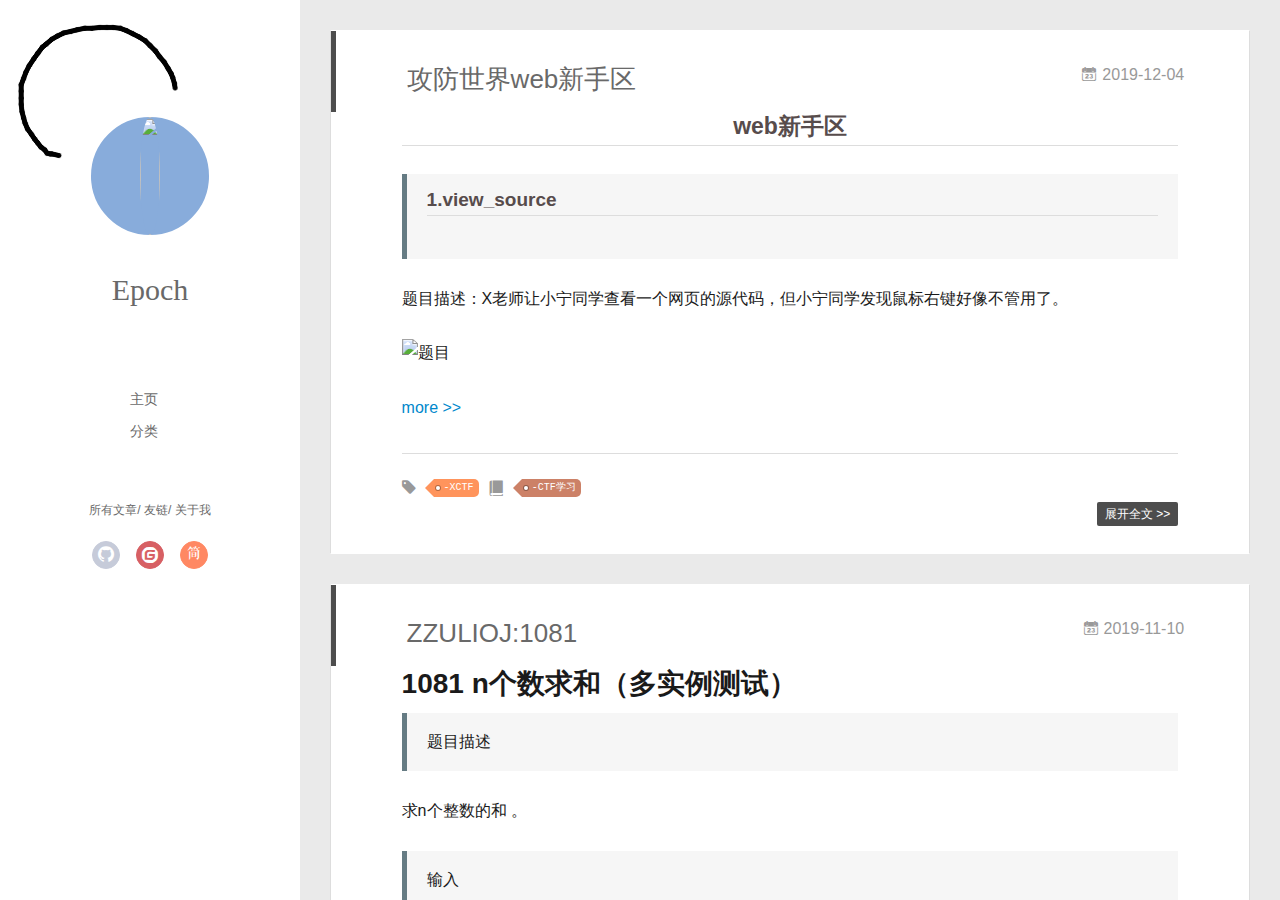
==== index.html @ 7f753401 "Site updated: 2019-12-05 09:41:27" ====
<!DOCTYPE html>
<html>
<head>
  <meta charset="utf-8">
  
  <meta name="renderer" content="webkit">
  <meta http-equiv="X-UA-Compatible" content="IE=edge" >
  <link rel="dns-prefetch" href="http://yoursite.com">
  <title>Epoch&#39;s Blog</title>
  <meta name="generator" content="hexo-theme-yilia-plus">
  <meta name="viewport" content="width=device-width, initial-scale=1, maximum-scale=1">
  
    
    <meta name="keywords" content="">
  
  <meta property="og:type" content="website">
<meta property="og:title" content="Epoch&#39;s Blog">
<meta property="og:url" content="http:&#x2F;&#x2F;yoursite.com&#x2F;index.html">
<meta property="og:site_name" content="Epoch&#39;s Blog">
<meta property="og:locale" content="zh-CN">
<meta name="twitter:card" content="summary">
  
    <link rel="alternative" href="/atom.xml" title="Epoch&#39;s Blog" type="application/atom+xml">
  
  
    <link rel="icon" href="/favicon.ico">
  
  
    <link rel="apple-touch-icon" href="/apple-touch-icon-180x180.png">
  
  <link rel="stylesheet" type="text/css" href="/./main.826e88.css">
  <style type="text/css">
    
    #container.show {
      background: linear-gradient(200deg,#CCFBFF,#EF96C5);
    }
  </style>
  

  

  
    
 	  <script src="/lib/clickLove.js"></script>
  
  


  

</head>

<body>
  <div id="container" q-class="show:isCtnShow">
    <canvas id="anm-canvas" class="anm-canvas"></canvas>
    <div class="left-col" q-class="show:isShow">
      


<div class="overlay" style="background: #4d4d4d;background: url('/img/biubiubiu.gif') no-repeat ;"></div>
<div class="intrude-less">
	<header id="header" class="inner">
		<a href="/" class="profilepic">
			<img src="http://q1xtiiy5g.bkt.clouddn.com/blog/20191204/xQRH72t5L0nK.jpeg" class="js-avatar">
		</a>
		<hgroup>
		  <h1 class="header-author"><a href="/">Epoch</a></h1>
		</hgroup>
		

		<nav class="header-menu">
			<ul>
			
				<li><a href="/" target="_blank">主页</a></li>
	        
				<li><a href="/categories" target="_blank">分类</a></li>
	        
			</ul>
		</nav>
		<nav class="header-smart-menu">
    		
    			
    			<a q-on="click: openSlider(e, 'innerArchive')" href="javascript:void(0)">所有文章</a>
    			
            
    			
    			<a q-on="click: openSlider(e, 'friends')" href="javascript:void(0)">友链</a>
    			
            
    			
    			<a q-on="click: openSlider(e, 'aboutme')" href="javascript:void(0)">关于我</a>
    			
            
		</nav>
		<nav class="header-nav">
			<div class="social">
				
					<a class="github" href="https://github.com/epoch99" title="GitHub" target="_blank"><i class="icon-github"></i></a>
		        
					<a class="gitee" href="#" title="码云" target="_blank"><i class="icon-gitee"></i></a>
		        
					<a class="jianshu" href="#" title="简书" target="_blank"><i class="icon-jianshu"></i></a>
		        
			</div>
		
		</nav>
	</header>		
</div>

    </div>
    <div class="mid-col" q-class="show:isShow,hide:isShow|isFalse">
      
      
<nav id="mobile-nav">
  	<div class="overlay js-overlay" style="background: #4d4d4d"></div>
	<div class="btnctn js-mobile-btnctn">
  		<div class="slider-trigger list" q-on="click: openSlider(e)"><i class="icon icon-sort"></i></div>
	</div>
	<div class="intrude-less">
		<header id="header" class="inner">
			<div class="profilepic">
				<a href="/">
					<img src="http://q1xtiiy5g.bkt.clouddn.com/blog/20191204/xQRH72t5L0nK.jpeg" class="js-avatar">
				</a>
			</div>
			<hgroup>
			  <h1 class="header-author js-header-author">Epoch</h1>
			</hgroup>
			
			
			
				
			
				
			
			
			
			<nav class="header-nav">
				<div class="social">
					
						<a class="github" target="_blank" href="https://github.com/epoch99" title="GitHub"><i class="icon-github"></i></a>
			        
						<a class="gitee" target="_blank" href="#" title="码云"><i class="icon-gitee"></i></a>
			        
						<a class="jianshu" target="_blank" href="#" title="简书"><i class="icon-jianshu"></i></a>
			        
				</div>
			</nav>

			<nav class="header-menu js-header-menu">
				<ul style="width: 50%">
				
				
					<li style="width: 50%"><a href="/">主页</a></li>
		        
					<li style="width: 50%"><a href="/categories">分类</a></li>
		        
				</ul>
			</nav>
		</header>				
	</div>
	<div class="mobile-mask" style="display:none" q-show="isShow"></div>
</nav>

      <div id="wrapper" class="body-wrap">
        <div class="menu-l">
          <div class="canvas-wrap">
            <canvas data-colors="#eaeaea" data-sectionHeight="100" data-contentId="js-content" id="myCanvas1"
              class="anm-canvas"></canvas>
          </div>
          <div id="js-content" class="content-ll">
            

  
    <article id="post-攻防世界web新手区" class="article article-type-post  article-index" itemscope itemprop="blogPost">
  <div class="article-inner">
    
      <header class="article-header">
  
  
    <h1 itemprop="name">
	
	  <a class="article-title" href="/2019/12/04/%E6%94%BB%E9%98%B2%E4%B8%96%E7%95%8Cweb%E6%96%B0%E6%89%8B%E5%8C%BA/" target="_blank">攻防世界web新手区</a>
  
    </h1>
  


  
  
<a href="/2019/12/04/%E6%94%BB%E9%98%B2%E4%B8%96%E7%95%8Cweb%E6%96%B0%E6%89%8B%E5%8C%BA/" class="archive-article-date">
        <time datetime="2019-12-04T06:39:26.000Z" itemprop="datePublished"><i class="icon-calendar icon"></i>2019-12-04</time>
</a>

  
  
    

  
  </header>
  
  <div class="article-entry" itemprop="articleBody">
    
    <h2 id="web新手区"><a href="#web新手区" class="headerlink" title="web新手区"></a><center>web新手区</center></h2><blockquote>
<h3 id="1-view-source"><a href="#1-view-source" class="headerlink" title="1.view_source"></a>1.view_source</h3></blockquote>
<p>题目描述：X老师让小宁同学查看一个网页的源代码，但小宁同学发现鼠标右键好像不管用了。</p>
<p><img src="http://q1xtiiy5g.bkt.clouddn.com/blog/20191204/YorUibTpoCQf.png?imageslim" alt="题目"></p>
    
    <a class="article-more-a" href="/2019/12/04/%E6%94%BB%E9%98%B2%E4%B8%96%E7%95%8Cweb%E6%96%B0%E6%89%8B%E5%8C%BA/#more">more >></a>
    
    

    

    

  </div>
  <div class="article-info article-info-index">
    
    
	<div class="article-tag tagcloud">
		<i class="icon-price-tags icon"></i>
		<ul class="article-tag-list">
			 
        		<li class="article-tag-list-item">
        			<a href="javascript:void(0)" class="js-tag article-tag-list-link color1">-XCTF</a>
        		</li>
      		
		</ul>
	</div>

    
	<div class="article-category tagcloud">
		<i class="icon-book icon"></i>
		<ul class="article-tag-list">
			 
        		<li class="article-tag-list-item">
        			<a href="/categories/CTF学习//" class="article-tag-list-link color2">-CTF学习</a>
        		</li>
      		
		</ul>
	</div>


    
    <p class="article-more-link">
      <a class="article-more-a" href="/2019/12/04/%E6%94%BB%E9%98%B2%E4%B8%96%E7%95%8Cweb%E6%96%B0%E6%89%8B%E5%8C%BA/">展开全文 >></a>
    </p>
    

    
    <div class="clearfix"></div>
  </div>
  </div>
</article>

<aside class="wrap-side-operation">
    <div class="mod-side-operation">
        
        <div class="jump-container" id="js-jump-container" style="display:none;">
            <a href="javascript:void(0)" class="mod-side-operation__jump-to-top">
                <i class="icon-font icon-back"></i>
            </a>
            <div id="js-jump-plan-container" class="jump-plan-container" style="top: -11px;">
                <i class="icon-font icon-plane jump-plane"></i>
            </div>
        </div>
        
        
    </div>
</aside>




  
    <article id="post-ZZULIOJ-1081" class="article article-type-post  article-index" itemscope itemprop="blogPost">
  <div class="article-inner">
    
      <header class="article-header">
  
  
    <h1 itemprop="name">
	
	  <a class="article-title" href="/2019/11/10/ZZULIOJ-1081/" target="_blank">ZZULIOJ:1081</a>
  
    </h1>
  


  
  
<a href="/2019/11/10/ZZULIOJ-1081/" class="archive-article-date">
        <time datetime="2019-11-10T04:19:52.000Z" itemprop="datePublished"><i class="icon-calendar icon"></i>2019-11-10</time>
</a>

  
  
    

  
  </header>
  
  <div class="article-entry" itemprop="articleBody">
    
    <h1 id="1081-n个数求和（多实例测试）"><a href="#1081-n个数求和（多实例测试）" class="headerlink" title="1081 n个数求和（多实例测试）"></a>1081 n个数求和（多实例测试）</h1><blockquote>
<p>题目描述</p>
</blockquote>
<p>   求n个整数的和 。</p>
<blockquote>
<p>输入</p>
</blockquote>
<p>​    输入第一行是一个整数T，表示有T组测试实例；</p>
<p> 每组输入包括两行：<br> 第一行一个数n表示接下来会有n个整数；<br> 第二行空格隔开的n个数。   </p>
<blockquote>
<p>输出</p>
</blockquote>
<p>   对于每组输入，在一行输出n个数的和（保证和不会超出int类型的范围）！</p>
    
    <a class="article-more-a" href="/2019/11/10/ZZULIOJ-1081/#more">more >></a>
    
    

    

    

  </div>
  <div class="article-info article-info-index">
    
    
	<div class="article-tag tagcloud">
		<i class="icon-price-tags icon"></i>
		<ul class="article-tag-list">
			 
        		<li class="article-tag-list-item">
        			<a href="javascript:void(0)" class="js-tag article-tag-list-link color3">ZZULIOJ</a>
        		</li>
      		
		</ul>
	</div>

    
	<div class="article-category tagcloud">
		<i class="icon-book icon"></i>
		<ul class="article-tag-list">
			 
        		<li class="article-tag-list-item">
        			<a href="/categories/c语言学习//" class="article-tag-list-link color1">c语言学习</a>
        		</li>
      		
		</ul>
	</div>


    
    <p class="article-more-link">
      <a class="article-more-a" href="/2019/11/10/ZZULIOJ-1081/">展开全文 >></a>
    </p>
    

    
    <div class="clearfix"></div>
  </div>
  </div>
</article>

<aside class="wrap-side-operation">
    <div class="mod-side-operation">
        
        <div class="jump-container" id="js-jump-container" style="display:none;">
            <a href="javascript:void(0)" class="mod-side-operation__jump-to-top">
                <i class="icon-font icon-back"></i>
            </a>
            <div id="js-jump-plan-container" class="jump-plan-container" style="top: -11px;">
                <i class="icon-font icon-plane jump-plane"></i>
            </div>
        </div>
        
        
    </div>
</aside>




  
    <article id="post-ZZULIOJ-1080" class="article article-type-post  article-index" itemscope itemprop="blogPost">
  <div class="article-inner">
    
      <header class="article-header">
  
  
    <h1 itemprop="name">
	
	  <a class="article-title" href="/2019/11/10/ZZULIOJ-1080/" target="_blank">ZZULIOJ:1080</a>
  
    </h1>
  


  
  
<a href="/2019/11/10/ZZULIOJ-1080/" class="archive-article-date">
        <time datetime="2019-11-10T03:37:32.000Z" itemprop="datePublished"><i class="icon-calendar icon"></i>2019-11-10</time>
</a>

  
  
    

  
  </header>
  
  <div class="article-entry" itemprop="articleBody">
    
    <h1 id="1080-a-b（多实例测试3）"><a href="#1080-a-b（多实例测试3）" class="headerlink" title="1080 a+b（多实例测试3）"></a>1080 a+b（多实例测试3）</h1><blockquote>
<p>题目描述</p>
</blockquote>
<p>  计算A+B </p>
<blockquote>
<p>输入</p>
</blockquote>
<p>​      输入数据有多组。</p>
<p>每组一行，为两个整数A, B。输入0 0表示输入结束，该组输入不用处理。  </p>
<blockquote>
<p>输出</p>
</blockquote>
<p>   对每行输入，输出A+B的值，单独占一行。 </p>
    
    <a class="article-more-a" href="/2019/11/10/ZZULIOJ-1080/#more">more >></a>
    
    

    

    

  </div>
  <div class="article-info article-info-index">
    
    
	<div class="article-tag tagcloud">
		<i class="icon-price-tags icon"></i>
		<ul class="article-tag-list">
			 
        		<li class="article-tag-list-item">
        			<a href="javascript:void(0)" class="js-tag article-tag-list-link color3">ZZULIOJ</a>
        		</li>
      		
		</ul>
	</div>

    
	<div class="article-category tagcloud">
		<i class="icon-book icon"></i>
		<ul class="article-tag-list">
			 
        		<li class="article-tag-list-item">
        			<a href="/categories/c语言学习//" class="article-tag-list-link color1">c语言学习</a>
        		</li>
      		
		</ul>
	</div>


    
    <p class="article-more-link">
      <a class="article-more-a" href="/2019/11/10/ZZULIOJ-1080/">展开全文 >></a>
    </p>
    

    
    <div class="clearfix"></div>
  </div>
  </div>
</article>

<aside class="wrap-side-operation">
    <div class="mod-side-operation">
        
        <div class="jump-container" id="js-jump-container" style="display:none;">
            <a href="javascript:void(0)" class="mod-side-operation__jump-to-top">
                <i class="icon-font icon-back"></i>
            </a>
            <div id="js-jump-plan-container" class="jump-plan-container" style="top: -11px;">
                <i class="icon-font icon-plane jump-plane"></i>
            </div>
        </div>
        
        
    </div>
</aside>




  
  
    <nav id="page-nav">
      <span class="page-number current">1</span><a class="page-number" href="/page/2/">2</a><a class="extend next" rel="next" href="/page/2/">Next &amp;raquo;</a>
    </nav>
  


          </div>
        </div>
      </div>
      <footer id="footer">
  <div class="outer">
    <div id="footer-info">
    	<div class="footer-left">
    		&copy; 2019 Epoch
    	</div>
      	<div class="footer-right">
			
			
      		GitHub:<a href="https://github.com/JoeyBling/hexo-theme-yilia-plus" target="_blank">hexo-theme-yilia-plus</a> by Litten
      	</div>
    </div>
  </div>
  
  
  
</footer>

    </div>
    <script>
	var yiliaConfig = {
		mathjax: false,
		isHome: true,
		isPost: false,
		isArchive: false,
		isTag: false,
		isCategory: false,
		open_in_new: true,
		toc_hide_index: true,
		root: "/",
		innerArchive: true,
		showTags: true
	}
</script>

<script>!function(r){function e(t){if(i[t])return i[t].exports;var n=i[t]={exports:{},id:t,loaded:!1};return r[t].call(n.exports,n,n.exports,e),n.loaded=!0,n.exports}var i={};e.m=r,e.c=i,e.p="./",e(0)}([function(t,n,r){r(208),t.exports=r(205)},function(t,n,r){var d=r(3),y=r(46),g=r(26),b=r(27),x=r(47),m="prototype",S=function(t,n,r){var e,i,o,u,c=t&S.F,f=t&S.G,a=t&S.S,s=t&S.P,l=t&S.B,h=f?d:a?d[n]||(d[n]={}):(d[n]||{})[m],v=f?y:y[n]||(y[n]={}),p=v[m]||(v[m]={});for(e in f&&(r=n),r)o=((i=!c&&h&&void 0!==h[e])?h:r)[e],u=l&&i?x(o,d):s&&"function"==typeof o?x(Function.call,o):o,h&&b(h,e,o,t&S.U),v[e]!=o&&g(v,e,u),s&&p[e]!=o&&(p[e]=o)};d.core=y,S.F=1,S.G=2,S.S=4,S.P=8,S.B=16,S.W=32,S.U=64,S.R=128,t.exports=S},function(t,n,r){var e=r(5);t.exports=function(t){if(!e(t))throw TypeError(t+" is not an object!");return t}},function(t,n){var r=t.exports="undefined"!=typeof window&&window.Math==Math?window:"undefined"!=typeof self&&self.Math==Math?self:Function("return this")();"number"==typeof __g&&(__g=r)},function(t,n){t.exports=function(t){try{return!!t()}catch(t){return!0}}},function(t,n){t.exports=function(t){return"object"==typeof t?null!==t:"function"==typeof t}},function(t,n){var r=t.exports="undefined"!=typeof window&&window.Math==Math?window:"undefined"!=typeof self&&self.Math==Math?self:Function("return this")();"number"==typeof __g&&(__g=r)},function(t,n,r){var e=r(118)("wks"),i=r(79),o=r(3).Symbol,u="function"==typeof o;(t.exports=function(t){return e[t]||(e[t]=u&&o[t]||(u?o:i)("Symbol."+t))}).store=e},function(t,n,r){var e=r(49),i=Math.min;t.exports=function(t){return 0<t?i(e(t),9007199254740991):0}},function(t,n){var r={}.hasOwnProperty;t.exports=function(t,n){return r.call(t,n)}},function(t,n,r){t.exports=!r(4)(function(){return 7!=Object.defineProperty({},"a",{get:function(){return 7}}).a})},function(t,n,r){var e=r(2),i=r(174),o=r(53),u=Object.defineProperty;n.f=r(10)?Object.defineProperty:function(t,n,r){if(e(t),n=o(n,!0),e(r),i)try{return u(t,n,r)}catch(t){}if("get"in r||"set"in r)throw TypeError("Accessors not supported!");return"value"in r&&(t[n]=r.value),t}},function(t,n,r){t.exports=!r(20)(function(){return 7!=Object.defineProperty({},"a",{get:function(){return 7}}).a})},function(t,n,r){var e=r(14),i=r(24);t.exports=r(12)?function(t,n,r){return e.f(t,n,i(1,r))}:function(t,n,r){return t[n]=r,t}},function(t,n,r){var e=r(22),i=r(60),o=r(42),u=Object.defineProperty;n.f=r(12)?Object.defineProperty:function(t,n,r){if(e(t),n=o(n,!0),e(r),i)try{return u(t,n,r)}catch(t){}if("get"in r||"set"in r)throw TypeError("Accessors not supported!");return"value"in r&&(t[n]=r.value),t}},function(t,n,r){var e=r(96),i=r(34);t.exports=function(t){return e(i(t))}},function(t,n,r){var e=r(40)("wks"),i=r(25),o=r(6).Symbol,u="function"==typeof o;(t.exports=function(t){return e[t]||(e[t]=u&&o[t]||(u?o:i)("Symbol."+t))}).store=e},function(t,n,r){var e=r(51);t.exports=function(t){return Object(e(t))}},function(t,n){t.exports=function(t){return"object"==typeof t?null!==t:"function"==typeof t}},function(t,n){var r=t.exports={version:"2.6.9"};"number"==typeof __e&&(__e=r)},function(t,n){t.exports=function(t){try{return!!t()}catch(t){return!0}}},function(t,n){t.exports=function(t){if("function"!=typeof t)throw TypeError(t+" is not a function!");return t}},function(t,n,r){var e=r(18);t.exports=function(t){if(!e(t))throw TypeError(t+" is not an object!");return t}},function(t,n){t.exports=!0},function(t,n){t.exports=function(t,n){return{enumerable:!(1&t),configurable:!(2&t),writable:!(4&t),value:n}}},function(t,n){var r=0,e=Math.random();t.exports=function(t){return"Symbol(".concat(void 0===t?"":t,")_",(++r+e).toString(36))}},function(t,n,r){var e=r(11),i=r(75);t.exports=r(10)?function(t,n,r){return e.f(t,n,i(1,r))}:function(t,n,r){return t[n]=r,t}},function(t,n,r){var o=r(3),u=r(26),c=r(30),f=r(79)("src"),e=r(219),i="toString",a=(""+e).split(i);r(46).inspectSource=function(t){return e.call(t)},(t.exports=function(t,n,r,e){var i="function"==typeof r;i&&(c(r,"name")||u(r,"name",n)),t[n]!==r&&(i&&(c(r,f)||u(r,f,t[n]?""+t[n]:a.join(String(n)))),t===o?t[n]=r:e?t[n]?t[n]=r:u(t,n,r):(delete t[n],u(t,n,r)))})(Function.prototype,i,function(){return"function"==typeof this&&this[f]||e.call(this)})},function(t,n,r){var e=r(1),i=r(4),u=r(51),c=/"/g,o=function(t,n,r,e){var i=String(u(t)),o="<"+n;return""!==r&&(o+=" "+r+'="'+String(e).replace(c,"&quot;")+'"'),o+">"+i+"</"+n+">"};t.exports=function(n,t){var r={};r[n]=t(o),e(e.P+e.F*i(function(){var t=""[n]('"');return t!==t.toLowerCase()||3<t.split('"').length}),"String",r)}},function(t,n,r){var e=r(65),i=r(35);t.exports=Object.keys||function(t){return e(t,i)}},function(t,n){var r={}.hasOwnProperty;t.exports=function(t,n){return r.call(t,n)}},function(t,n,r){var e=r(117),i=r(75),o=r(33),u=r(53),c=r(30),f=r(174),a=Object.getOwnPropertyDescriptor;n.f=r(10)?a:function(t,n){if(t=o(t),n=u(n,!0),f)try{return a(t,n)}catch(t){}if(c(t,n))return i(!e.f.call(t,n),t[n])}},function(t,n,r){var e=r(30),i=r(17),o=r(154)("IE_PROTO"),u=Object.prototype;t.exports=Object.getPrototypeOf||function(t){return t=i(t),e(t,o)?t[o]:"function"==typeof t.constructor&&t instanceof t.constructor?t.constructor.prototype:t instanceof Object?u:null}},function(t,n,r){var e=r(116),i=r(51);t.exports=function(t){return e(i(t))}},function(t,n){t.exports=function(t){if(null==t)throw TypeError("Can't call method on  "+t);return t}},function(t,n){t.exports="constructor,hasOwnProperty,isPrototypeOf,propertyIsEnumerable,toLocaleString,toString,valueOf".split(",")},function(t,n){t.exports={}},function(t,n){n.f={}.propertyIsEnumerable},function(t,n,r){var e=r(14).f,i=r(9),o=r(16)("toStringTag");t.exports=function(t,n,r){t&&!i(t=r?t:t.prototype,o)&&e(t,o,{configurable:!0,value:n})}},function(t,n,r){var e=r(40)("keys"),i=r(25);t.exports=function(t){return e[t]||(e[t]=i(t))}},function(t,n,r){var e=r(19),i=r(6),o="__core-js_shared__",u=i[o]||(i[o]={});(t.exports=function(t,n){return u[t]||(u[t]=void 0!==n?n:{})})("versions",[]).push({version:e.version,mode:r(23)?"pure":"global",copyright:"© 2019 Denis Pushkarev (zloirock.ru)"})},function(t,n){var r=Math.ceil,e=Math.floor;t.exports=function(t){return isNaN(t=+t)?0:(0<t?e:r)(t)}},function(t,n,r){var i=r(18);t.exports=function(t,n){if(!i(t))return t;var r,e;if(n&&"function"==typeof(r=t.toString)&&!i(e=r.call(t)))return e;if("function"==typeof(r=t.valueOf)&&!i(e=r.call(t)))return e;if(!n&&"function"==typeof(r=t.toString)&&!i(e=r.call(t)))return e;throw TypeError("Can't convert object to primitive value")}},function(t,n,r){var e=r(6),i=r(19),o=r(23),u=r(44),c=r(14).f;t.exports=function(t){var n=i.Symbol||(i.Symbol=o?{}:e.Symbol||{});"_"==t.charAt(0)||t in n||c(n,t,{value:u.f(t)})}},function(t,n,r){n.f=r(16)},function(t,n){var r={}.toString;t.exports=function(t){return r.call(t).slice(8,-1)}},function(t,n){var r=t.exports={version:"2.6.9"};"number"==typeof __e&&(__e=r)},function(t,n,r){var o=r(21);t.exports=function(e,i,t){if(o(e),void 0===i)return e;switch(t){case 1:return function(t){return e.call(i,t)};case 2:return function(t,n){return e.call(i,t,n)};case 3:return function(t,n,r){return e.call(i,t,n,r)}}return function(){return e.apply(i,arguments)}}},function(t,n,r){"use strict";var e=r(4);t.exports=function(t,n){return!!t&&e(function(){n?t.call(null,function(){},1):t.call(null)})}},function(t,n){var r=Math.ceil,e=Math.floor;t.exports=function(t){return isNaN(t=+t)?0:(0<t?e:r)(t)}},function(t,n,r){var x=r(47),m=r(116),S=r(17),w=r(8),e=r(138);t.exports=function(l,t){var h=1==l,v=2==l,p=3==l,d=4==l,y=6==l,g=5==l||y,b=t||e;return function(t,n,r){for(var e,i,o=S(t),u=m(o),c=x(n,r,3),f=w(u.length),a=0,s=h?b(t,f):v?b(t,0):void 0;a<f;a++)if((g||a in u)&&(i=c(e=u[a],a,o),l))if(h)s[a]=i;else if(i)switch(l){case 3:return!0;case 5:return e;case 6:return a;case 2:s.push(e)}else if(d)return!1;return y?-1:p||d?d:s}}},function(t,n){t.exports=function(t){if(null==t)throw TypeError("Can't call method on  "+t);return t}},function(t,n,r){var i=r(1),o=r(46),u=r(4);t.exports=function(t,n){var r=(o.Object||{})[t]||Object[t],e={};e[t]=n(r),i(i.S+i.F*u(function(){r(1)}),"Object",e)}},function(t,n,r){var i=r(5);t.exports=function(t,n){if(!i(t))return t;var r,e;if(n&&"function"==typeof(r=t.toString)&&!i(e=r.call(t)))return e;if("function"==typeof(r=t.valueOf)&&!i(e=r.call(t)))return e;if(!n&&"function"==typeof(r=t.toString)&&!i(e=r.call(t)))return e;throw TypeError("Can't convert object to primitive value")}},function(t,n,r){var d=r(6),y=r(19),g=r(93),b=r(13),x=r(9),m="prototype",S=function(t,n,r){var e,i,o,u=t&S.F,c=t&S.G,f=t&S.S,a=t&S.P,s=t&S.B,l=t&S.W,h=c?y:y[n]||(y[n]={}),v=h[m],p=c?d:f?d[n]:(d[n]||{})[m];for(e in c&&(r=n),r)(i=!u&&p&&void 0!==p[e])&&x(h,e)||(o=i?p[e]:r[e],h[e]=c&&"function"!=typeof p[e]?r[e]:s&&i?g(o,d):l&&p[e]==o?function(e){var t=function(t,n,r){if(this instanceof e){switch(arguments.length){case 0:return new e;case 1:return new e(t);case 2:return new e(t,n)}return new e(t,n,r)}return e.apply(this,arguments)};return t[m]=e[m],t}(o):a&&"function"==typeof o?g(Function.call,o):o,a&&((h.virtual||(h.virtual={}))[e]=o,t&S.R&&v&&!v[e]&&b(v,e,o)))};S.F=1,S.G=2,S.S=4,S.P=8,S.B=16,S.W=32,S.U=64,S.R=128,t.exports=S},function(t,n,r){var e=r(34);t.exports=function(t){return Object(e(t))}},function(t,n,r){var o=r(196),e=r(1),i=r(118)("metadata"),u=i.store||(i.store=new(r(200))),c=function(t,n,r){var e=u.get(t);if(!e){if(!r)return;u.set(t,e=new o)}var i=e.get(n);if(!i){if(!r)return;e.set(n,i=new o)}return i};t.exports={store:u,map:c,has:function(t,n,r){var e=c(n,r,!1);return void 0!==e&&e.has(t)},get:function(t,n,r){var e=c(n,r,!1);return void 0===e?void 0:e.get(t)},set:function(t,n,r,e){c(r,e,!0).set(t,n)},keys:function(t,n){var r=c(t,n,!1),e=[];return r&&r.forEach(function(t,n){e.push(n)}),e},key:function(t){return void 0===t||"symbol"==typeof t?t:String(t)},exp:function(t){e(e.S,"Reflect",t)}}},function(t,n,r){"use strict";if(r(10)){var g=r(68),b=r(3),x=r(4),m=r(1),S=r(132),e=r(159),h=r(47),w=r(70),i=r(75),_=r(26),o=r(76),u=r(49),O=r(8),E=r(194),c=r(78),f=r(53),a=r(30),M=r(81),P=r(5),v=r(17),p=r(145),j=r(72),F=r(32),A=r(73).f,d=r(161),s=r(79),l=r(7),y=r(50),I=r(120),L=r(119),N=r(162),T=r(82),k=r(125),R=r(77),C=r(137),D=r(166),G=r(11),W=r(31),U=G.f,V=W.f,B=b.RangeError,q=b.TypeError,z=b.Uint8Array,K="ArrayBuffer",H="Shared"+K,J="BYTES_PER_ELEMENT",$="prototype",Y=Array[$],X=e.ArrayBuffer,Q=e.DataView,Z=y(0),tt=y(2),nt=y(3),rt=y(4),et=y(5),it=y(6),ot=I(!0),ut=I(!1),ct=N.values,ft=N.keys,at=N.entries,st=Y.lastIndexOf,lt=Y.reduce,ht=Y.reduceRight,vt=Y.join,pt=Y.sort,dt=Y.slice,yt=Y.toString,gt=Y.toLocaleString,bt=l("iterator"),xt=l("toStringTag"),mt=s("typed_constructor"),St=s("def_constructor"),wt=S.CONSTR,_t=S.TYPED,Ot=S.VIEW,Et="Wrong length!",Mt=y(1,function(t,n){return It(L(t,t[St]),n)}),Pt=x(function(){return 1===new z(new Uint16Array([1]).buffer)[0]}),jt=!!z&&!!z[$].set&&x(function(){new z(1).set({})}),Ft=function(t,n){var r=u(t);if(r<0||r%n)throw B("Wrong offset!");return r},At=function(t){if(P(t)&&_t in t)return t;throw q(t+" is not a typed array!")},It=function(t,n){if(!(P(t)&&mt in t))throw q("It is not a typed array constructor!");return new t(n)},Lt=function(t,n){return Nt(L(t,t[St]),n)},Nt=function(t,n){for(var r=0,e=n.length,i=It(t,e);r<e;)i[r]=n[r++];return i},Tt=function(t,n,r){U(t,n,{get:function(){return this._d[r]}})},kt=function(t){var n,r,e,i,o,u,c=v(t),f=arguments.length,a=1<f?arguments[1]:void 0,s=void 0!==a,l=d(c);if(null!=l&&!p(l)){for(u=l.call(c),e=[],n=0;!(o=u.next()).done;n++)e.push(o.value);c=e}for(s&&2<f&&(a=h(a,arguments[2],2)),n=0,r=O(c.length),i=It(this,r);n<r;n++)i[n]=s?a(c[n],n):c[n];return i},Rt=function(){for(var t=0,n=arguments.length,r=It(this,n);t<n;)r[t]=arguments[t++];return r},Ct=!!z&&x(function(){gt.call(new z(1))}),Dt=function(){return gt.apply(Ct?dt.call(At(this)):At(this),arguments)},Gt={copyWithin:function(t,n){return D.call(At(this),t,n,2<arguments.length?arguments[2]:void 0)},every:function(t){return rt(At(this),t,1<arguments.length?arguments[1]:void 0)},fill:function(t){return C.apply(At(this),arguments)},filter:function(t){return Lt(this,tt(At(this),t,1<arguments.length?arguments[1]:void 0))},find:function(t){return et(At(this),t,1<arguments.length?arguments[1]:void 0)},findIndex:function(t){return it(At(this),t,1<arguments.length?arguments[1]:void 0)},forEach:function(t){Z(At(this),t,1<arguments.length?arguments[1]:void 0)},indexOf:function(t){return ut(At(this),t,1<arguments.length?arguments[1]:void 0)},includes:function(t){return ot(At(this),t,1<arguments.length?arguments[1]:void 0)},join:function(t){return vt.apply(At(this),arguments)},lastIndexOf:function(t){return st.apply(At(this),arguments)},map:function(t){return Mt(At(this),t,1<arguments.length?arguments[1]:void 0)},reduce:function(t){return lt.apply(At(this),arguments)},reduceRight:function(t){return ht.apply(At(this),arguments)},reverse:function(){for(var t,n=this,r=At(n).length,e=Math.floor(r/2),i=0;i<e;)t=n[i],n[i++]=n[--r],n[r]=t;return n},some:function(t){return nt(At(this),t,1<arguments.length?arguments[1]:void 0)},sort:function(t){return pt.call(At(this),t)},subarray:function(t,n){var r=At(this),e=r.length,i=c(t,e);return new(L(r,r[St]))(r.buffer,r.byteOffset+i*r.BYTES_PER_ELEMENT,O((void 0===n?e:c(n,e))-i))}},Wt=function(t,n){return Lt(this,dt.call(At(this),t,n))},Ut=function(t){At(this);var n=Ft(arguments[1],1),r=this.length,e=v(t),i=O(e.length),o=0;if(r<i+n)throw B(Et);for(;o<i;)this[n+o]=e[o++]},Vt={entries:function(){return at.call(At(this))},keys:function(){return ft.call(At(this))},values:function(){return ct.call(At(this))}},Bt=function(t,n){return P(t)&&t[_t]&&"symbol"!=typeof n&&n in t&&String(+n)==String(n)},qt=function(t,n){return Bt(t,n=f(n,!0))?i(2,t[n]):V(t,n)},zt=function(t,n,r){return!(Bt(t,n=f(n,!0))&&P(r)&&a(r,"value"))||a(r,"get")||a(r,"set")||r.configurable||a(r,"writable")&&!r.writable||a(r,"enumerable")&&!r.enumerable?U(t,n,r):(t[n]=r.value,t)};wt||(W.f=qt,G.f=zt),m(m.S+m.F*!wt,"Object",{getOwnPropertyDescriptor:qt,defineProperty:zt}),x(function(){yt.call({})})&&(yt=gt=function(){return vt.call(this)});var Kt=o({},Gt);o(Kt,Vt),_(Kt,bt,Vt.values),o(Kt,{slice:Wt,set:Ut,constructor:function(){},toString:yt,toLocaleString:Dt}),Tt(Kt,"buffer","b"),Tt(Kt,"byteOffset","o"),Tt(Kt,"byteLength","l"),Tt(Kt,"length","e"),U(Kt,xt,{get:function(){return this[_t]}}),t.exports=function(t,l,n,o){var h=t+((o=!!o)?"Clamped":"")+"Array",r="get"+t,u="set"+t,v=b[h],c=v||{},e=v&&F(v),i=!v||!S.ABV,f={},a=v&&v[$],p=function(t,i){U(t,i,{get:function(){return t=i,(n=this._d).v[r](t*l+n.o,Pt);var t,n},set:function(t){return n=i,r=t,e=this._d,o&&(r=(r=Math.round(r))<0?0:255<r?255:255&r),void e.v[u](n*l+e.o,r,Pt);var n,r,e},enumerable:!0})};i?(v=n(function(t,n,r,e){w(t,v,h,"_d");var i,o,u,c,f=0,a=0;if(P(n)){if(!(n instanceof X||(c=M(n))==K||c==H))return _t in n?Nt(v,n):kt.call(v,n);i=n,a=Ft(r,l);var s=n.byteLength;if(void 0===e){if(s%l)throw B(Et);if((o=s-a)<0)throw B(Et)}else if(s<(o=O(e)*l)+a)throw B(Et);u=o/l}else u=E(n),i=new X(o=u*l);for(_(t,"_d",{b:i,o:a,l:o,e:u,v:new Q(i)});f<u;)p(t,f++)}),a=v[$]=j(Kt),_(a,"constructor",v)):x(function(){v(1)})&&x(function(){new v(-1)})&&k(function(t){new v,new v(null),new v(1.5),new v(t)},!0)||(v=n(function(t,n,r,e){var i;return w(t,v,h),P(n)?n instanceof X||(i=M(n))==K||i==H?void 0!==e?new c(n,Ft(r,l),e):void 0!==r?new c(n,Ft(r,l)):new c(n):_t in n?Nt(v,n):kt.call(v,n):new c(E(n))}),Z(e!==Function.prototype?A(c).concat(A(e)):A(c),function(t){t in v||_(v,t,c[t])}),v[$]=a,g||(a.constructor=v));var s=a[bt],d=!!s&&("values"==s.name||null==s.name),y=Vt.values;_(v,mt,!0),_(a,_t,h),_(a,Ot,!0),_(a,St,v),(o?new v(1)[xt]==h:xt in a)||U(a,xt,{get:function(){return h}}),f[h]=v,m(m.G+m.W+m.F*(v!=c),f),m(m.S,h,{BYTES_PER_ELEMENT:l}),m(m.S+m.F*x(function(){c.of.call(v,1)}),h,{from:kt,of:Rt}),J in a||_(a,J,l),m(m.P,h,Gt),R(h),m(m.P+m.F*jt,h,{set:Ut}),m(m.P+m.F*!d,h,Vt),g||a.toString==yt||(a.toString=yt),m(m.P+m.F*x(function(){new v(1).slice()}),h,{slice:Wt}),m(m.P+m.F*(x(function(){return[1,2].toLocaleString()!=new v([1,2]).toLocaleString()})||!x(function(){a.toLocaleString.call([1,2])})),h,{toLocaleString:Dt}),T[h]=d?s:y,g||d||_(a,bt,y)}}else t.exports=function(){}},function(t,n){var r={}.toString;t.exports=function(t){return r.call(t).slice(8,-1)}},function(t,n,r){var e=r(18),i=r(6).document,o=e(i)&&e(i.createElement);t.exports=function(t){return o?i.createElement(t):{}}},function(t,n,r){t.exports=!r(12)&&!r(20)(function(){return 7!=Object.defineProperty(r(59)("div"),"a",{get:function(){return 7}}).a})},function(t,n,r){"use strict";var x=r(23),m=r(54),S=r(66),w=r(13),_=r(36),O=r(98),E=r(38),M=r(104),P=r(16)("iterator"),j=!([].keys&&"next"in[].keys()),F="values",A=function(){return this};t.exports=function(t,n,r,e,i,o,u){O(r,n,e);var c,f,a,s=function(t){if(!j&&t in p)return p[t];switch(t){case"keys":case F:return function(){return new r(this,t)}}return function(){return new r(this,t)}},l=n+" Iterator",h=i==F,v=!1,p=t.prototype,d=p[P]||p["@@iterator"]||i&&p[i],y=d||s(i),g=i?h?s("entries"):y:void 0,b="Array"==n&&p.entries||d;if(b&&((a=M(b.call(new t)))!==Object.prototype&&a.next&&(E(a,l,!0),x||"function"==typeof a[P]||w(a,P,A))),h&&d&&d.name!==F&&(v=!0,y=function(){return d.call(this)}),x&&!u||!j&&!v&&p[P]||w(p,P,y),_[n]=y,_[l]=A,i)if(c={values:h?y:s(F),keys:o?y:s("keys"),entries:g},u)for(f in c)f in p||S(p,f,c[f]);else m(m.P+m.F*(j||v),n,c);return c}},function(t,n,e){var i=e(22),o=e(101),u=e(35),c=e(39)("IE_PROTO"),f=function(){},a="prototype",s=function(){var t,n=e(59)("iframe"),r=u.length;for(n.style.display="none",e(95).appendChild(n),n.src="javascript:",(t=n.contentWindow.document).open(),t.write("<script>document.F=Object<\/script>"),t.close(),s=t.F;r--;)delete s[a][u[r]];return s()};t.exports=Object.create||function(t,n){var r;return null!==t?(f[a]=i(t),r=new f,f[a]=null,r[c]=t):r=s(),void 0===n?r:o(r,n)}},function(t,n,r){var e=r(65),i=r(35).concat("length","prototype");n.f=Object.getOwnPropertyNames||function(t){return e(t,i)}},function(t,n){n.f=Object.getOwnPropertySymbols},function(t,n,r){var u=r(9),c=r(15),f=r(92)(!1),a=r(39)("IE_PROTO");t.exports=function(t,n){var r,e=c(t),i=0,o=[];for(r in e)r!=a&&u(e,r)&&o.push(r);for(;n.length>i;)u(e,r=n[i++])&&(~f(o,r)||o.push(r));return o}},function(t,n,r){t.exports=r(13)},function(t,n,r){var e=r(7)("unscopables"),i=Array.prototype;null==i[e]&&r(26)(i,e,{}),t.exports=function(t){i[e][t]=!0}},function(t,n){t.exports=!1},function(t,n,r){var e=r(79)("meta"),i=r(5),o=r(30),u=r(11).f,c=0,f=Object.isExtensible||function(){return!0},a=!r(4)(function(){return f(Object.preventExtensions({}))}),s=function(t){u(t,e,{value:{i:"O"+ ++c,w:{}}})},l=t.exports={KEY:e,NEED:!1,fastKey:function(t,n){if(!i(t))return"symbol"==typeof t?t:("string"==typeof t?"S":"P")+t;if(!o(t,e)){if(!f(t))return"F";if(!n)return"E";s(t)}return t[e].i},getWeak:function(t,n){if(!o(t,e)){if(!f(t))return!0;if(!n)return!1;s(t)}return t[e].w},onFreeze:function(t){return a&&l.NEED&&f(t)&&!o(t,e)&&s(t),t}}},function(t,n){t.exports=function(t,n,r,e){if(!(t instanceof n)||void 0!==e&&e in t)throw TypeError(r+": incorrect invocation!");return t}},function(t,n,r){var h=r(47),v=r(177),p=r(145),d=r(2),y=r(8),g=r(161),b={},x={};(n=t.exports=function(t,n,r,e,i){var o,u,c,f,a=i?function(){return t}:g(t),s=h(r,e,n?2:1),l=0;if("function"!=typeof a)throw TypeError(t+" is not iterable!");if(p(a)){for(o=y(t.length);l<o;l++)if((f=n?s(d(u=t[l])[0],u[1]):s(t[l]))===b||f===x)return f}else for(c=a.call(t);!(u=c.next()).done;)if((f=v(c,s,u.value,n))===b||f===x)return f}).BREAK=b,n.RETURN=x},function(t,n,e){var i=e(2),o=e(183),u=e(141),c=e(154)("IE_PROTO"),f=function(){},a="prototype",s=function(){var t,n=e(140)("iframe"),r=u.length;for(n.style.display="none",e(143).appendChild(n),n.src="javascript:",(t=n.contentWindow.document).open(),t.write("<script>document.F=Object<\/script>"),t.close(),s=t.F;r--;)delete s[a][u[r]];return s()};t.exports=Object.create||function(t,n){var r;return null!==t?(f[a]=i(t),r=new f,f[a]=null,r[c]=t):r=s(),void 0===n?r:o(r,n)}},function(t,n,r){var e=r(185),i=r(141).concat("length","prototype");n.f=Object.getOwnPropertyNames||function(t){return e(t,i)}},function(t,n,r){var e=r(185),i=r(141);t.exports=Object.keys||function(t){return e(t,i)}},function(t,n){t.exports=function(t,n){return{enumerable:!(1&t),configurable:!(2&t),writable:!(4&t),value:n}}},function(t,n,r){var i=r(27);t.exports=function(t,n,r){for(var e in n)i(t,e,n[e],r);return t}},function(t,n,r){"use strict";var e=r(3),i=r(11),o=r(10),u=r(7)("species");t.exports=function(t){var n=e[t];o&&n&&!n[u]&&i.f(n,u,{configurable:!0,get:function(){return this}})}},function(t,n,r){var e=r(49),i=Math.max,o=Math.min;t.exports=function(t,n){return(t=e(t))<0?i(t+n,0):o(t,n)}},function(t,n){var r=0,e=Math.random();t.exports=function(t){return"Symbol(".concat(void 0===t?"":t,")_",(++r+e).toString(36))}},function(t,n,r){var e=r(5);t.exports=function(t,n){if(!e(t)||t._t!==n)throw TypeError("Incompatible receiver, "+n+" required!");return t}},function(t,n,r){var i=r(45),o=r(7)("toStringTag"),u="Arguments"==i(function(){return arguments}());t.exports=function(t){var n,r,e;return void 0===t?"Undefined":null===t?"Null":"string"==typeof(r=function(t,n){try{return t[n]}catch(t){}}(n=Object(t),o))?r:u?i(n):"Object"==(e=i(n))&&"function"==typeof n.callee?"Arguments":e}},function(t,n){t.exports={}},function(t,n,r){var e=r(11).f,i=r(30),o=r(7)("toStringTag");t.exports=function(t,n,r){t&&!i(t=r?t:t.prototype,o)&&e(t,o,{configurable:!0,value:n})}},function(t,n,r){var u=r(1),e=r(51),c=r(4),f=r(157),i="["+f+"]",o=RegExp("^"+i+i+"*"),a=RegExp(i+i+"*$"),s=function(t,n,r){var e={},i=c(function(){return!!f[t]()||"​"!="​"[t]()}),o=e[t]=i?n(l):f[t];r&&(e[r]=o),u(u.P+u.F*i,"String",e)},l=s.trim=function(t,n){return t=String(e(t)),1&n&&(t=t.replace(o,"")),2&n&&(t=t.replace(a,"")),t};t.exports=s},function(t,n,r){t.exports={default:r(88),__esModule:!0}},function(t,n,r){t.exports={default:r(89),__esModule:!0}},function(t,n,r){"use strict";function e(t){return t&&t.__esModule?t:{default:t}}n.__esModule=!0;var i=e(r(86)),o=e(r(85)),u="function"==typeof o.default&&"symbol"==typeof i.default?function(t){return typeof t}:function(t){return t&&"function"==typeof o.default&&t.constructor===o.default&&t!==o.default.prototype?"symbol":typeof t};n.default="function"==typeof o.default&&"symbol"===u(i.default)?function(t){return void 0===t?"undefined":u(t)}:function(t){return t&&"function"==typeof o.default&&t.constructor===o.default&&t!==o.default.prototype?"symbol":void 0===t?"undefined":u(t)}},function(t,n,r){r(111),r(109),r(112),r(113),t.exports=r(19).Symbol},function(t,n,r){r(110),r(114),t.exports=r(44).f("iterator")},function(t,n){t.exports=function(t){if("function"!=typeof t)throw TypeError(t+" is not a function!");return t}},function(t,n){t.exports=function(){}},function(t,n,r){var f=r(15),a=r(107),s=r(106);t.exports=function(c){return function(t,n,r){var e,i=f(t),o=a(i.length),u=s(r,o);if(c&&n!=n){for(;u<o;)if((e=i[u++])!=e)return!0}else for(;u<o;u++)if((c||u in i)&&i[u]===n)return c||u||0;return!c&&-1}}},function(t,n,r){var o=r(90);t.exports=function(e,i,t){if(o(e),void 0===i)return e;switch(t){case 1:return function(t){return e.call(i,t)};case 2:return function(t,n){return e.call(i,t,n)};case 3:return function(t,n,r){return e.call(i,t,n,r)}}return function(){return e.apply(i,arguments)}}},function(t,n,r){var c=r(29),f=r(64),a=r(37);t.exports=function(t){var n=c(t),r=f.f;if(r)for(var e,i=r(t),o=a.f,u=0;i.length>u;)o.call(t,e=i[u++])&&n.push(e);return n}},function(t,n,r){var e=r(6).document;t.exports=e&&e.documentElement},function(t,n,r){var e=r(58);t.exports=Object("z").propertyIsEnumerable(0)?Object:function(t){return"String"==e(t)?t.split(""):Object(t)}},function(t,n,r){var e=r(58);t.exports=Array.isArray||function(t){return"Array"==e(t)}},function(t,n,r){"use strict";var e=r(62),i=r(24),o=r(38),u={};r(13)(u,r(16)("iterator"),function(){return this}),t.exports=function(t,n,r){t.prototype=e(u,{next:i(1,r)}),o(t,n+" Iterator")}},function(t,n){t.exports=function(t,n){return{value:n,done:!!t}}},function(t,n,r){var e=r(25)("meta"),i=r(18),o=r(9),u=r(14).f,c=0,f=Object.isExtensible||function(){return!0},a=!r(20)(function(){return f(Object.preventExtensions({}))}),s=function(t){u(t,e,{value:{i:"O"+ ++c,w:{}}})},l=t.exports={KEY:e,NEED:!1,fastKey:function(t,n){if(!i(t))return"symbol"==typeof t?t:("string"==typeof t?"S":"P")+t;if(!o(t,e)){if(!f(t))return"F";if(!n)return"E";s(t)}return t[e].i},getWeak:function(t,n){if(!o(t,e)){if(!f(t))return!0;if(!n)return!1;s(t)}return t[e].w},onFreeze:function(t){return a&&l.NEED&&f(t)&&!o(t,e)&&s(t),t}}},function(t,n,r){var u=r(14),c=r(22),f=r(29);t.exports=r(12)?Object.defineProperties:function(t,n){c(t);for(var r,e=f(n),i=e.length,o=0;o<i;)u.f(t,r=e[o++],n[r]);return t}},function(t,n,r){var e=r(37),i=r(24),o=r(15),u=r(42),c=r(9),f=r(60),a=Object.getOwnPropertyDescriptor;n.f=r(12)?a:function(t,n){if(t=o(t),n=u(n,!0),f)try{return a(t,n)}catch(t){}if(c(t,n))return i(!e.f.call(t,n),t[n])}},function(t,n,r){var e=r(15),i=r(63).f,o={}.toString,u="object"==typeof window&&window&&Object.getOwnPropertyNames?Object.getOwnPropertyNames(window):[];t.exports.f=function(t){return u&&"[object Window]"==o.call(t)?function(t){try{return i(t)}catch(t){return u.slice()}}(t):i(e(t))}},function(t,n,r){var e=r(9),i=r(55),o=r(39)("IE_PROTO"),u=Object.prototype;t.exports=Object.getPrototypeOf||function(t){return t=i(t),e(t,o)?t[o]:"function"==typeof t.constructor&&t instanceof t.constructor?t.constructor.prototype:t instanceof Object?u:null}},function(t,n,r){var f=r(41),a=r(34);t.exports=function(c){return function(t,n){var r,e,i=String(a(t)),o=f(n),u=i.length;return o<0||u<=o?c?"":void 0:(r=i.charCodeAt(o))<55296||56319<r||o+1===u||(e=i.charCodeAt(o+1))<56320||57343<e?c?i.charAt(o):r:c?i.slice(o,o+2):e-56320+(r-55296<<10)+65536}}},function(t,n,r){var e=r(41),i=Math.max,o=Math.min;t.exports=function(t,n){return(t=e(t))<0?i(t+n,0):o(t,n)}},function(t,n,r){var e=r(41),i=Math.min;t.exports=function(t){return 0<t?i(e(t),9007199254740991):0}},function(t,n,r){"use strict";var e=r(91),i=r(99),o=r(36),u=r(15);t.exports=r(61)(Array,"Array",function(t,n){this._t=u(t),this._i=0,this._k=n},function(){var t=this._t,n=this._k,r=this._i++;return!t||r>=t.length?(this._t=void 0,i(1)):i(0,"keys"==n?r:"values"==n?t[r]:[r,t[r]])},"values"),o.Arguments=o.Array,e("keys"),e("values"),e("entries")},function(t,n){},function(t,n,r){"use strict";var e=r(105)(!0);r(61)(String,"String",function(t){this._t=String(t),this._i=0},function(){var t,n=this._t,r=this._i;return r>=n.length?{value:void 0,done:!0}:(t=e(n,r),this._i+=t.length,{value:t,done:!1})})},function(t,n,r){"use strict";var e=r(6),u=r(9),i=r(12),o=r(54),c=r(66),f=r(100).KEY,a=r(20),s=r(40),l=r(38),h=r(25),v=r(16),p=r(44),d=r(43),y=r(94),g=r(97),b=r(22),x=r(18),m=r(55),S=r(15),w=r(42),_=r(24),O=r(62),E=r(103),M=r(102),P=r(64),j=r(14),F=r(29),A=M.f,I=j.f,L=E.f,N=e.Symbol,T=e.JSON,k=T&&T.stringify,R="prototype",C=v("_hidden"),D=v("toPrimitive"),G={}.propertyIsEnumerable,W=s("symbol-registry"),U=s("symbols"),V=s("op-symbols"),B=Object[R],q="function"==typeof N&&!!P.f,z=e.QObject,K=!z||!z[R]||!z[R].findChild,H=i&&a(function(){return 7!=O(I({},"a",{get:function(){return I(this,"a",{value:7}).a}})).a})?function(t,n,r){var e=A(B,n);e&&delete B[n],I(t,n,r),e&&t!==B&&I(B,n,e)}:I,J=function(t){var n=U[t]=O(N[R]);return n._k=t,n},$=q&&"symbol"==typeof N.iterator?function(t){return"symbol"==typeof t}:function(t){return t instanceof N},Y=function(t,n,r){return t===B&&Y(V,n,r),b(t),n=w(n,!0),b(r),u(U,n)?(r.enumerable?(u(t,C)&&t[C][n]&&(t[C][n]=!1),r=O(r,{enumerable:_(0,!1)})):(u(t,C)||I(t,C,_(1,{})),t[C][n]=!0),H(t,n,r)):I(t,n,r)},X=function(t,n){b(t);for(var r,e=y(n=S(n)),i=0,o=e.length;i<o;)Y(t,r=e[i++],n[r]);return t},Q=function(t){var n=G.call(this,t=w(t,!0));return!(this===B&&u(U,t)&&!u(V,t))&&(!(n||!u(this,t)||!u(U,t)||u(this,C)&&this[C][t])||n)},Z=function(t,n){if(t=S(t),n=w(n,!0),t!==B||!u(U,n)||u(V,n)){var r=A(t,n);return!r||!u(U,n)||u(t,C)&&t[C][n]||(r.enumerable=!0),r}},tt=function(t){for(var n,r=L(S(t)),e=[],i=0;r.length>i;)u(U,n=r[i++])||n==C||n==f||e.push(n);return e},nt=function(t){for(var n,r=t===B,e=L(r?V:S(t)),i=[],o=0;e.length>o;)!u(U,n=e[o++])||r&&!u(B,n)||i.push(U[n]);return i};q||(c((N=function(){if(this instanceof N)throw TypeError("Symbol is not a constructor!");var n=h(0<arguments.length?arguments[0]:void 0),r=function(t){this===B&&r.call(V,t),u(this,C)&&u(this[C],n)&&(this[C][n]=!1),H(this,n,_(1,t))};return i&&K&&H(B,n,{configurable:!0,set:r}),J(n)})[R],"toString",function(){return this._k}),M.f=Z,j.f=Y,r(63).f=E.f=tt,r(37).f=Q,P.f=nt,i&&!r(23)&&c(B,"propertyIsEnumerable",Q,!0),p.f=function(t){return J(v(t))}),o(o.G+o.W+o.F*!q,{Symbol:N});for(var rt="hasInstance,isConcatSpreadable,iterator,match,replace,search,species,split,toPrimitive,toStringTag,unscopables".split(","),et=0;rt.length>et;)v(rt[et++]);for(var it=F(v.store),ot=0;it.length>ot;)d(it[ot++]);o(o.S+o.F*!q,"Symbol",{for:function(t){return u(W,t+="")?W[t]:W[t]=N(t)},keyFor:function(t){if(!$(t))throw TypeError(t+" is not a symbol!");for(var n in W)if(W[n]===t)return n},useSetter:function(){K=!0},useSimple:function(){K=!1}}),o(o.S+o.F*!q,"Object",{create:function(t,n){return void 0===n?O(t):X(O(t),n)},defineProperty:Y,defineProperties:X,getOwnPropertyDescriptor:Z,getOwnPropertyNames:tt,getOwnPropertySymbols:nt});var ut=a(function(){P.f(1)});o(o.S+o.F*ut,"Object",{getOwnPropertySymbols:function(t){return P.f(m(t))}}),T&&o(o.S+o.F*(!q||a(function(){var t=N();return"[null]"!=k([t])||"{}"!=k({a:t})||"{}"!=k(Object(t))})),"JSON",{stringify:function(t){for(var n,r,e=[t],i=1;arguments.length>i;)e.push(arguments[i++]);if(r=n=e[1],(x(n)||void 0!==t)&&!$(t))return g(n)||(n=function(t,n){if("function"==typeof r&&(n=r.call(this,t,n)),!$(n))return n}),e[1]=n,k.apply(T,e)}}),N[R][D]||r(13)(N[R],D,N[R].valueOf),l(N,"Symbol"),l(Math,"Math",!0),l(e.JSON,"JSON",!0)},function(t,n,r){r(43)("asyncIterator")},function(t,n,r){r(43)("observable")},function(t,n,r){r(108);for(var e=r(6),i=r(13),o=r(36),u=r(16)("toStringTag"),c="CSSRuleList,CSSStyleDeclaration,CSSValueList,ClientRectList,DOMRectList,DOMStringList,DOMTokenList,DataTransferItemList,FileList,HTMLAllCollection,HTMLCollection,HTMLFormElement,HTMLSelectElement,MediaList,MimeTypeArray,NamedNodeMap,NodeList,PaintRequestList,Plugin,PluginArray,SVGLengthList,SVGNumberList,SVGPathSegList,SVGPointList,SVGStringList,SVGTransformList,SourceBufferList,StyleSheetList,TextTrackCueList,TextTrackList,TouchList".split(","),f=0;f<c.length;f++){var a=c[f],s=e[a],l=s&&s.prototype;l&&!l[u]&&i(l,u,a),o[a]=o.Array}},function(t,n,r){"use strict";var e=r(2);t.exports=function(){var t=e(this),n="";return t.global&&(n+="g"),t.ignoreCase&&(n+="i"),t.multiline&&(n+="m"),t.unicode&&(n+="u"),t.sticky&&(n+="y"),n}},function(t,n,r){var e=r(45);t.exports=Object("z").propertyIsEnumerable(0)?Object:function(t){return"String"==e(t)?t.split(""):Object(t)}},function(t,n){n.f={}.propertyIsEnumerable},function(t,n,r){var e=r(46),i=r(3),o="__core-js_shared__",u=i[o]||(i[o]={});(t.exports=function(t,n){return u[t]||(u[t]=void 0!==n?n:{})})("versions",[]).push({version:e.version,mode:r(68)?"pure":"global",copyright:"© 2019 Denis Pushkarev (zloirock.ru)"})},function(t,n,r){var i=r(2),o=r(21),u=r(7)("species");t.exports=function(t,n){var r,e=i(t).constructor;return void 0===e||null==(r=i(e)[u])?n:o(r)}},function(t,n,r){var f=r(33),a=r(8),s=r(78);t.exports=function(c){return function(t,n,r){var e,i=f(t),o=a(i.length),u=s(r,o);if(c&&n!=n){for(;u<o;)if((e=i[u++])!=e)return!0}else for(;u<o;u++)if((c||u in i)&&i[u]===n)return c||u||0;return!c&&-1}}},function(t,n,r){"use strict";var g=r(3),b=r(1),x=r(27),m=r(76),S=r(69),w=r(71),_=r(70),O=r(5),E=r(4),M=r(125),P=r(83),j=r(144);t.exports=function(e,t,n,r,i,o){var u=g[e],c=u,f=i?"set":"add",a=c&&c.prototype,s={},l=function(t){var r=a[t];x(a,t,"delete"==t?function(t){return!(o&&!O(t))&&r.call(this,0===t?0:t)}:"has"==t?function(t){return!(o&&!O(t))&&r.call(this,0===t?0:t)}:"get"==t?function(t){return o&&!O(t)?void 0:r.call(this,0===t?0:t)}:"add"==t?function(t){return r.call(this,0===t?0:t),this}:function(t,n){return r.call(this,0===t?0:t,n),this})};if("function"==typeof c&&(o||a.forEach&&!E(function(){(new c).entries().next()}))){var h=new c,v=h[f](o?{}:-0,1)!=h,p=E(function(){h.has(1)}),d=M(function(t){new c(t)}),y=!o&&E(function(){for(var t=new c,n=5;n--;)t[f](n,n);return!t.has(-0)});d||(((c=t(function(t,n){_(t,c,e);var r=j(new u,t,c);return null!=n&&w(n,i,r[f],r),r})).prototype=a).constructor=c),(p||y)&&(l("delete"),l("has"),i&&l("get")),(y||v)&&l(f),o&&a.clear&&delete a.clear}else c=r.getConstructor(t,e,i,f),m(c.prototype,n),S.NEED=!0;return P(c,e),s[e]=c,b(b.G+b.W+b.F*(c!=u),s),o||r.setStrong(c,e,i),c}},function(t,n,r){"use strict";r(197);var s=r(27),l=r(26),h=r(4),v=r(51),p=r(7),d=r(152),y=p("species"),g=!h(function(){var t=/./;return t.exec=function(){var t=[];return t.groups={a:"7"},t},"7"!=="".replace(t,"$<a>")}),b=function(){var t=/(?:)/,n=t.exec;t.exec=function(){return n.apply(this,arguments)};var r="ab".split(t);return 2===r.length&&"a"===r[0]&&"b"===r[1]}();t.exports=function(r,t,n){var e=p(r),o=!h(function(){var t={};return t[e]=function(){return 7},7!=""[r](t)}),i=o?!h(function(){var t=!1,n=/a/;return n.exec=function(){return t=!0,null},"split"===r&&(n.constructor={},n.constructor[y]=function(){return n}),n[e](""),!t}):void 0;if(!o||!i||"replace"===r&&!g||"split"===r&&!b){var u=/./[e],c=n(v,e,""[r],function(t,n,r,e,i){return n.exec===d?o&&!i?{done:!0,value:u.call(n,r,e)}:{done:!0,value:t.call(r,n,e)}:{done:!1}}),f=c[0],a=c[1];s(String.prototype,r,f),l(RegExp.prototype,e,2==t?function(t,n){return a.call(t,this,n)}:function(t){return a.call(t,this)})}}},function(t,n,r){var e=r(45);t.exports=Array.isArray||function(t){return"Array"==e(t)}},function(t,n,r){var e=r(5),i=r(45),o=r(7)("match");t.exports=function(t){var n;return e(t)&&(void 0!==(n=t[o])?!!n:"RegExp"==i(t))}},function(t,n,r){var o=r(7)("iterator"),u=!1;try{var e=[7][o]();e.return=function(){u=!0},Array.from(e,function(){throw 2})}catch(t){}t.exports=function(t,n){if(!n&&!u)return!1;var r=!1;try{var e=[7],i=e[o]();i.next=function(){return{done:r=!0}},e[o]=function(){return i},t(e)}catch(t){}return r}},function(t,n,r){"use strict";t.exports=r(68)||!r(4)(function(){var t=Math.random();__defineSetter__.call(null,t,function(){}),delete r(3)[t]})},function(t,n){n.f=Object.getOwnPropertySymbols},function(t,n,r){"use strict";var i=r(81),o=RegExp.prototype.exec;t.exports=function(t,n){var r=t.exec;if("function"==typeof r){var e=r.call(t,n);if("object"!=typeof e)throw new TypeError("RegExp exec method returned something other than an Object or null");return e}if("RegExp"!==i(t))throw new TypeError("RegExp#exec called on incompatible receiver");return o.call(t,n)}},function(t,n,r){"use strict";var e=r(1),u=r(21),c=r(47),f=r(71);t.exports=function(t){e(e.S,t,{from:function(t){var n,r,e,i,o=arguments[1];return u(this),(n=void 0!==o)&&u(o),null==t?new this:(r=[],n?(e=0,i=c(o,arguments[2],2),f(t,!1,function(t){r.push(i(t,e++))})):f(t,!1,r.push,r),new this(r))}})}},function(t,n,r){"use strict";var e=r(1);t.exports=function(t){e(e.S,t,{of:function(){for(var t=arguments.length,n=new Array(t);t--;)n[t]=arguments[t];return new this(n)}})}},function(t,n,r){var f=r(49),a=r(51);t.exports=function(c){return function(t,n){var r,e,i=String(a(t)),o=f(n),u=i.length;return o<0||u<=o?c?"":void 0:(r=i.charCodeAt(o))<55296||56319<r||o+1===u||(e=i.charCodeAt(o+1))<56320||57343<e?c?i.charAt(o):r:c?i.slice(o,o+2):e-56320+(r-55296<<10)+65536}}},function(t,n,r){for(var e,i=r(3),o=r(26),u=r(79),c=u("typed_array"),f=u("view"),a=!(!i.ArrayBuffer||!i.DataView),s=a,l=0,h="Int8Array,Uint8Array,Uint8ClampedArray,Int16Array,Uint16Array,Int32Array,Uint32Array,Float32Array,Float64Array".split(",");l<9;)(e=i[h[l++]])?(o(e.prototype,c,!0),o(e.prototype,f,!0)):s=!1;t.exports={ABV:a,CONSTR:s,TYPED:c,VIEW:f}},function(t,n,r){var e=r(3).navigator;t.exports=e&&e.userAgent||""},function(t,n){"use strict";var r,e={versions:(r=window.navigator.userAgent,{trident:-1<r.indexOf("Trident"),presto:-1<r.indexOf("Presto"),webKit:-1<r.indexOf("AppleWebKit"),gecko:-1<r.indexOf("Gecko")&&-1==r.indexOf("KHTML"),mobile:!!r.match(/AppleWebKit.*Mobile.*/),ios:!!r.match(/\(i[^;]+;( U;)? CPU.+Mac OS X/),android:-1<r.indexOf("Android")||-1<r.indexOf("Linux"),iPhone:-1<r.indexOf("iPhone")||-1<r.indexOf("Mac"),iPad:-1<r.indexOf("iPad"),webApp:-1==r.indexOf("Safari"),weixin:-1==r.indexOf("MicroMessenger")})};t.exports=e},function(t,n,r){"use strict";var e,i=r(87),l=(e=i)&&e.__esModule?e:{default:e},h=function(){function n(t,n,r){return n||r?String.fromCharCode(n||r):o[t]||t}function r(t){return s[t]}var e=/&quot;|&lt;|&gt;|&amp;|&nbsp;|&apos;|&#(\d+);|&#(\d+)/g,i=/['<> "&]/g,o={"&quot;":'"',"&lt;":"<","&gt;":">","&amp;":"&","&nbsp;":" "},u=/\u00a0/g,c=/<br\s*\/?>/gi,f=/\r?\n/g,a=/\s/g,s={};for(var t in o)s[o[t]]=t;return o["&apos;"]="'",s["'"]="&#39;",{encode:function(t){return t?(""+t).replace(i,r).replace(f,"<br/>").replace(a,"&nbsp;"):""},decode:function(t){return t?(""+t).replace(c,"\n").replace(e,n).replace(u," "):""},encodeBase16:function(t){if(!t)return t;for(var n=[],r=0,e=(t+="").length;r<e;r++)n.push(t.charCodeAt(r).toString(16).toUpperCase());return n.join("")},encodeBase16forJSON:function(t){if(!t)return t;for(var n=[],r=0,e=(t=t.replace(/[\u4E00-\u9FBF]/gi,function(t){return escape(t).replace("%u","\\u")})).length;r<e;r++)n.push(t.charCodeAt(r).toString(16).toUpperCase());return n.join("")},decodeBase16:function(t){if(!t)return t;for(var n=[],r=0,e=(t+="").length;r<e;r+=2)n.push(String.fromCharCode("0x"+t.slice(r,r+2)));return n.join("")},encodeObject:function(t){if(t instanceof Array)for(var n=0,r=t.length;n<r;n++)t[n]=h.encodeObject(t[n]);else if("object"==(void 0===t?"undefined":(0,l.default)(t)))for(var e in t)t[e]=h.encodeObject(t[e]);else if("string"==typeof t)return h.encode(t);return t},loadScript:function(t){var n=document.createElement("script");document.getElementsByTagName("body")[0].appendChild(n),n.setAttribute("src",t)},addLoadEvent:function(t){var n=window.onload;"function"!=typeof window.onload?window.onload=t:window.onload=function(){n(),t()}}}}();t.exports=h},function(t,n,r){"use strict";var e=r(131)(!0);t.exports=function(t,n,r){return n+(r?e(t,n).length:1)}},function(t,n,r){"use strict";var c=r(17),f=r(78),a=r(8);t.exports=function(t){for(var n=c(this),r=a(n.length),e=arguments.length,i=f(1<e?arguments[1]:void 0,r),o=2<e?arguments[2]:void 0,u=void 0===o?r:f(o,r);i<u;)n[i++]=t;return n}},function(t,n,r){var e=r(215);t.exports=function(t,n){return new(e(t))(n)}},function(t,n,r){"use strict";var e=r(11),i=r(75);t.exports=function(t,n,r){n in t?e.f(t,n,i(0,r)):t[n]=r}},function(t,n,r){var e=r(5),i=r(3).document,o=e(i)&&e(i.createElement);t.exports=function(t){return o?i.createElement(t):{}}},function(t,n){t.exports="constructor,hasOwnProperty,isPrototypeOf,propertyIsEnumerable,toLocaleString,toString,valueOf".split(",")},function(t,n,r){var e=r(7)("match");t.exports=function(n){var r=/./;try{"/./"[n](r)}catch(t){try{return r[e]=!1,!"/./"[n](r)}catch(n){}}return!0}},function(t,n,r){var e=r(3).document;t.exports=e&&e.documentElement},function(t,n,r){var o=r(5),u=r(153).set;t.exports=function(t,n,r){var e,i=n.constructor;return i!==r&&"function"==typeof i&&(e=i.prototype)!==r.prototype&&o(e)&&u&&u(t,e),t}},function(t,n,r){var e=r(82),i=r(7)("iterator"),o=Array.prototype;t.exports=function(t){return void 0!==t&&(e.Array===t||o[i]===t)}},function(t,n,r){"use strict";var e=r(72),i=r(75),o=r(83),u={};r(26)(u,r(7)("iterator"),function(){return this}),t.exports=function(t,n,r){t.prototype=e(u,{next:i(1,r)}),o(t,n+" Iterator")}},function(t,n,r){"use strict";var x=r(68),m=r(1),S=r(27),w=r(26),_=r(82),O=r(146),E=r(83),M=r(32),P=r(7)("iterator"),j=!([].keys&&"next"in[].keys()),F="values",A=function(){return this};t.exports=function(t,n,r,e,i,o,u){O(r,n,e);var c,f,a,s=function(t){if(!j&&t in p)return p[t];switch(t){case"keys":case F:return function(){return new r(this,t)}}return function(){return new r(this,t)}},l=n+" Iterator",h=i==F,v=!1,p=t.prototype,d=p[P]||p["@@iterator"]||i&&p[i],y=d||s(i),g=i?h?s("entries"):y:void 0,b="Array"==n&&p.entries||d;if(b&&((a=M(b.call(new t)))!==Object.prototype&&a.next&&(E(a,l,!0),x||"function"==typeof a[P]||w(a,P,A))),h&&d&&d.name!==F&&(v=!0,y=function(){return d.call(this)}),x&&!u||!j&&!v&&p[P]||w(p,P,y),_[n]=y,_[l]=A,i)if(c={values:h?y:s(F),keys:o?y:s("keys"),entries:g},u)for(f in c)f in p||S(p,f,c[f]);else m(m.P+m.F*(j||v),n,c);return c}},function(t,n){var r=Math.expm1;t.exports=!r||22025.465794806718<r(10)||r(10)<22025.465794806718||-2e-17!=r(-2e-17)?function(t){return 0==(t=+t)?t:-1e-6<t&&t<1e-6?t+t*t/2:Math.exp(t)-1}:r},function(t,n){t.exports=Math.sign||function(t){return 0==(t=+t)||t!=t?t:t<0?-1:1}},function(t,n,r){var c=r(3),f=r(158).set,a=c.MutationObserver||c.WebKitMutationObserver,s=c.process,l=c.Promise,h="process"==r(45)(s);t.exports=function(){var r,e,i,t=function(){var t,n;for(h&&(t=s.domain)&&t.exit();r;){n=r.fn,r=r.next;try{n()}catch(t){throw r?i():e=void 0,t}}e=void 0,t&&t.enter()};if(h)i=function(){s.nextTick(t)};else if(!a||c.navigator&&c.navigator.standalone)if(l&&l.resolve){var n=l.resolve(void 0);i=function(){n.then(t)}}else i=function(){f.call(c,t)};else{var o=!0,u=document.createTextNode("");new a(t).observe(u,{characterData:!0}),i=function(){u.data=o=!o}}return function(t){var n={fn:t,next:void 0};e&&(e.next=n),r||(r=n,i()),e=n}}},function(t,n,r){"use strict";function e(t){var r,e;this.promise=new t(function(t,n){if(void 0!==r||void 0!==e)throw TypeError("Bad Promise constructor");r=t,e=n}),this.resolve=i(r),this.reject=i(e)}var i=r(21);t.exports.f=function(t){return new e(t)}},function(t,n,r){"use strict";var e,i,u=r(115),c=RegExp.prototype.exec,f=String.prototype.replace,o=c,a="lastIndex",s=(e=/a/,i=/b*/g,c.call(e,"a"),c.call(i,"a"),0!==e[a]||0!==i[a]),l=void 0!==/()??/.exec("")[1];(s||l)&&(o=function(t){var n,r,e,i,o=this;return l&&(r=new RegExp("^"+o.source+"$(?!\\s)",u.call(o))),s&&(n=o[a]),e=c.call(o,t),s&&e&&(o[a]=o.global?e.index+e[0].length:n),l&&e&&1<e.length&&f.call(e[0],r,function(){for(i=1;i<arguments.length-2;i++)void 0===arguments[i]&&(e[i]=void 0)}),e}),t.exports=o},function(t,n,i){var r=i(5),e=i(2),o=function(t,n){if(e(t),!r(n)&&null!==n)throw TypeError(n+": can't set as prototype!")};t.exports={set:Object.setPrototypeOf||("__proto__"in{}?function(t,r,e){try{(e=i(47)(Function.call,i(31).f(Object.prototype,"__proto__").set,2))(t,[]),r=!(t instanceof Array)}catch(t){r=!0}return function(t,n){return o(t,n),r?t.__proto__=n:e(t,n),t}}({},!1):void 0),check:o}},function(t,n,r){var e=r(118)("keys"),i=r(79);t.exports=function(t){return e[t]||(e[t]=i(t))}},function(t,n,r){var e=r(124),i=r(51);t.exports=function(t,n,r){if(e(n))throw TypeError("String#"+r+" doesn't accept regex!");return String(i(t))}},function(t,n,r){"use strict";var i=r(49),o=r(51);t.exports=function(t){var n=String(o(this)),r="",e=i(t);if(e<0||e==1/0)throw RangeError("Count can't be negative");for(;0<e;(e>>>=1)&&(n+=n))1&e&&(r+=n);return r}},function(t,n){t.exports="\t\n\v\f\r   ᠎             　\u2028\u2029\ufeff"},function(t,n,r){var e,i,o,u=r(47),c=r(175),f=r(143),a=r(140),s=r(3),l=s.process,h=s.setImmediate,v=s.clearImmediate,p=s.MessageChannel,d=s.Dispatch,y=0,g={},b="onreadystatechange",x=function(){var t=+this;if(g.hasOwnProperty(t)){var n=g[t];delete g[t],n()}},m=function(t){x.call(t.data)};h&&v||(h=function(t){for(var n=[],r=1;arguments.length>r;)n.push(arguments[r++]);return g[++y]=function(){c("function"==typeof t?t:Function(t),n)},e(y),y},v=function(t){delete g[t]},"process"==r(45)(l)?e=function(t){l.nextTick(u(x,t,1))}:d&&d.now?e=function(t){d.now(u(x,t,1))}:p?(o=(i=new p).port2,i.port1.onmessage=m,e=u(o.postMessage,o,1)):s.addEventListener&&"function"==typeof postMessage&&!s.importScripts?(e=function(t){s.postMessage(t+"","*")},s.addEventListener("message",m,!1)):e=b in a("script")?function(t){f.appendChild(a("script"))[b]=function(){f.removeChild(this),x.call(t)}}:function(t){setTimeout(u(x,t,1),0)}),t.exports={set:h,clear:v}},function(t,n,r){"use strict";function e(t,n,r){var e,i,o,u=new Array(r),c=8*r-n-1,f=(1<<c)-1,a=f>>1,s=23===n?W(2,-24)-W(2,-77):0,l=0,h=t<0||0===t&&1/t<0?1:0;for((t=G(t))!=t||t===C?(i=t!=t?1:0,e=f):(e=U(V(t)/B),t*(o=W(2,-e))<1&&(e--,o*=2),2<=(t+=1<=e+a?s/o:s*W(2,1-a))*o&&(e++,o/=2),f<=e+a?(i=0,e=f):1<=e+a?(i=(t*o-1)*W(2,n),e+=a):(i=t*W(2,a-1)*W(2,n),e=0));8<=n;u[l++]=255&i,i/=256,n-=8);for(e=e<<n|i,c+=n;0<c;u[l++]=255&e,e/=256,c-=8);return u[--l]|=128*h,u}function i(t,n,r){var e,i=8*r-n-1,o=(1<<i)-1,u=o>>1,c=i-7,f=r-1,a=t[f--],s=127&a;for(a>>=7;0<c;s=256*s+t[f],f--,c-=8);for(e=s&(1<<-c)-1,s>>=-c,c+=n;0<c;e=256*e+t[f],f--,c-=8);if(0===s)s=1-u;else{if(s===o)return e?NaN:a?-C:C;e+=W(2,n),s-=u}return(a?-1:1)*e*W(2,s-n)}function o(t){return t[3]<<24|t[2]<<16|t[1]<<8|t[0]}function u(t){return[255&t]}function c(t){return[255&t,t>>8&255]}function f(t){return[255&t,t>>8&255,t>>16&255,t>>24&255]}function a(t){return e(t,52,8)}function s(t){return e(t,23,4)}function l(t,n,r){M(t[I],n,{get:function(){return this[r]}})}function h(t,n,r,e){var i=O(+r);if(i+n>t[H])throw R(L);var o=t[K]._b,u=i+t[J],c=o.slice(u,u+n);return e?c:c.reverse()}function v(t,n,r,e,i,o){var u=O(+r);if(u+n>t[H])throw R(L);for(var c=t[K]._b,f=u+t[J],a=e(+i),s=0;s<n;s++)c[f+s]=a[o?s:n-s-1]}var p=r(3),d=r(10),y=r(68),g=r(132),b=r(26),x=r(76),m=r(4),S=r(70),w=r(49),_=r(8),O=r(194),E=r(73).f,M=r(11).f,P=r(137),j=r(83),F="ArrayBuffer",A="DataView",I="prototype",L="Wrong index!",N=p[F],T=p[A],k=p.Math,R=p.RangeError,C=p.Infinity,D=N,G=k.abs,W=k.pow,U=k.floor,V=k.log,B=k.LN2,q="byteLength",z="byteOffset",K=d?"_b":"buffer",H=d?"_l":q,J=d?"_o":z;if(g.ABV){if(!m(function(){N(1)})||!m(function(){new N(-1)})||m(function(){return new N,new N(1.5),new N(NaN),N.name!=F})){for(var $,Y=(N=function(t){return S(this,N),new D(O(t))})[I]=D[I],X=E(D),Q=0;X.length>Q;)($=X[Q++])in N||b(N,$,D[$]);y||(Y.constructor=N)}var Z=new T(new N(2)),tt=T[I].setInt8;Z.setInt8(0,2147483648),Z.setInt8(1,2147483649),!Z.getInt8(0)&&Z.getInt8(1)||x(T[I],{setInt8:function(t,n){tt.call(this,t,n<<24>>24)},setUint8:function(t,n){tt.call(this,t,n<<24>>24)}},!0)}else N=function(t){S(this,N,F);var n=O(t);this._b=P.call(new Array(n),0),this[H]=n},T=function(t,n,r){S(this,T,A),S(t,N,A);var e=t[H],i=w(n);if(i<0||e<i)throw R("Wrong offset!");if(e<i+(r=void 0===r?e-i:_(r)))throw R("Wrong length!");this[K]=t,this[J]=i,this[H]=r},d&&(l(N,q,"_l"),l(T,"buffer","_b"),l(T,q,"_l"),l(T,z,"_o")),x(T[I],{getInt8:function(t){return h(this,1,t)[0]<<24>>24},getUint8:function(t){return h(this,1,t)[0]},getInt16:function(t){var n=h(this,2,t,arguments[1]);return(n[1]<<8|n[0])<<16>>16},getUint16:function(t){var n=h(this,2,t,arguments[1]);return n[1]<<8|n[0]},getInt32:function(t){return o(h(this,4,t,arguments[1]))},getUint32:function(t){return o(h(this,4,t,arguments[1]))>>>0},getFloat32:function(t){return i(h(this,4,t,arguments[1]),23,4)},getFloat64:function(t){return i(h(this,8,t,arguments[1]),52,8)},setInt8:function(t,n){v(this,1,t,u,n)},setUint8:function(t,n){v(this,1,t,u,n)},setInt16:function(t,n){v(this,2,t,c,n,arguments[2])},setUint16:function(t,n){v(this,2,t,c,n,arguments[2])},setInt32:function(t,n){v(this,4,t,f,n,arguments[2])},setUint32:function(t,n){v(this,4,t,f,n,arguments[2])},setFloat32:function(t,n){v(this,4,t,s,n,arguments[2])},setFloat64:function(t,n){v(this,8,t,a,n,arguments[2])}});j(N,F),j(T,A),b(T[I],g.VIEW,!0),n[F]=N,n[A]=T},function(t,n,r){var e=r(3),i=r(46),o=r(68),u=r(195),c=r(11).f;t.exports=function(t){var n=i.Symbol||(i.Symbol=o?{}:e.Symbol||{});"_"==t.charAt(0)||t in n||c(n,t,{value:u.f(t)})}},function(t,n,r){var e=r(81),i=r(7)("iterator"),o=r(82);t.exports=r(46).getIteratorMethod=function(t){if(null!=t)return t[i]||t["@@iterator"]||o[e(t)]}},function(t,n,r){"use strict";var e=r(67),i=r(178),o=r(82),u=r(33);t.exports=r(147)(Array,"Array",function(t,n){this._t=u(t),this._i=0,this._k=n},function(){var t=this._t,n=this._k,r=this._i++;return!t||r>=t.length?(this._t=void 0,i(1)):i(0,"keys"==n?r:"values"==n?t[r]:[r,t[r]])},"values"),o.Arguments=o.Array,e("keys"),e("values"),e("entries")},function(t,n){t.exports=function(t,n){t.classList?t.classList.add(n):t.className+=" "+n}},function(t,n){t.exports=function(t,n){if(t.classList)t.classList.remove(n);else{var r=new RegExp("(^|\\b)"+n.split(" ").join("|")+"(\\b|$)","gi");t.className=t.className.replace(r," ")}}},function(t,n,r){var e=r(45);t.exports=function(t,n){if("number"!=typeof t&&"Number"!=e(t))throw TypeError(n);return+t}},function(t,n,r){"use strict";var a=r(17),s=r(78),l=r(8);t.exports=[].copyWithin||function(t,n){var r=a(this),e=l(r.length),i=s(t,e),o=s(n,e),u=2<arguments.length?arguments[2]:void 0,c=Math.min((void 0===u?e:s(u,e))-o,e-i),f=1;for(o<i&&i<o+c&&(f=-1,o+=c-1,i+=c-1);0<c--;)o in r?r[i]=r[o]:delete r[i],i+=f,o+=f;return r}},function(t,n,r){var e=r(71);t.exports=function(t,n){var r=[];return e(t,!1,r.push,r,n),r}},function(t,n,r){var s=r(21),l=r(17),h=r(116),v=r(8);t.exports=function(t,n,r,e,i){s(n);var o=l(t),u=h(o),c=v(o.length),f=i?c-1:0,a=i?-1:1;if(r<2)for(;;){if(f in u){e=u[f],f+=a;break}if(f+=a,i?f<0:c<=f)throw TypeError("Reduce of empty array with no initial value")}for(;i?0<=f:f<c;f+=a)f in u&&(e=n(e,u[f],f,o));return e}},function(t,n,r){"use strict";var o=r(21),u=r(5),c=r(175),f=[].slice,a={};t.exports=Function.bind||function(n){var r=o(this),e=f.call(arguments,1),i=function(){var t=e.concat(f.call(arguments));return this instanceof i?function(t,n,r){if(!(n in a)){for(var e=[],i=0;i<n;i++)e[i]="a["+i+"]";a[n]=Function("F,a","return new F("+e.join(",")+")")}return a[n](t,r)}(r,t.length,t):c(r,t,n)};return u(r.prototype)&&(i.prototype=r.prototype),i}},function(t,n,r){"use strict";var u=r(11).f,c=r(72),f=r(76),a=r(47),s=r(70),l=r(71),e=r(147),i=r(178),o=r(77),h=r(10),v=r(69).fastKey,p=r(80),d=h?"_s":"size",y=function(t,n){var r,e=v(n);if("F"!==e)return t._i[e];for(r=t._f;r;r=r.n)if(r.k==n)return r};t.exports={getConstructor:function(t,o,r,e){var i=t(function(t,n){s(t,i,o,"_i"),t._t=o,t._i=c(null),t._f=void 0,t._l=void 0,t[d]=0,null!=n&&l(n,r,t[e],t)});return f(i.prototype,{clear:function(){for(var t=p(this,o),n=t._i,r=t._f;r;r=r.n)r.r=!0,r.p&&(r.p=r.p.n=void 0),delete n[r.i];t._f=t._l=void 0,t[d]=0},delete:function(t){var n=p(this,o),r=y(n,t);if(r){var e=r.n,i=r.p;delete n._i[r.i],r.r=!0,i&&(i.n=e),e&&(e.p=i),n._f==r&&(n._f=e),n._l==r&&(n._l=i),n[d]--}return!!r},forEach:function(t){p(this,o);for(var n,r=a(t,1<arguments.length?arguments[1]:void 0,3);n=n?n.n:this._f;)for(r(n.v,n.k,this);n&&n.r;)n=n.p},has:function(t){return!!y(p(this,o),t)}}),h&&u(i.prototype,"size",{get:function(){return p(this,o)[d]}}),i},def:function(t,n,r){var e,i,o=y(t,n);return o?o.v=r:(t._l=o={i:i=v(n,!0),k:n,v:r,p:e=t._l,n:void 0,r:!1},t._f||(t._f=o),e&&(e.n=o),t[d]++,"F"!==i&&(t._i[i]=o)),t},getEntry:y,setStrong:function(t,r,n){e(t,r,function(t,n){this._t=p(t,r),this._k=n,this._l=void 0},function(){for(var t=this,n=t._k,r=t._l;r&&r.r;)r=r.p;return t._t&&(t._l=r=r?r.n:t._t._f)?i(0,"keys"==n?r.k:"values"==n?r.v:[r.k,r.v]):(t._t=void 0,i(1))},n?"entries":"values",!n,!0),o(r)}}},function(t,n,r){var e=r(81),i=r(167);t.exports=function(t){return function(){if(e(this)!=t)throw TypeError(t+"#toJSON isn't generic");return i(this)}}},function(t,n,r){"use strict";var u=r(76),c=r(69).getWeak,i=r(2),f=r(5),a=r(70),s=r(71),e=r(50),l=r(30),h=r(80),o=e(5),v=e(6),p=0,d=function(t){return t._l||(t._l=new y)},y=function(){this.a=[]},g=function(t,n){return o(t.a,function(t){return t[0]===n})};y.prototype={get:function(t){var n=g(this,t);if(n)return n[1]},has:function(t){return!!g(this,t)},set:function(t,n){var r=g(this,t);r?r[1]=n:this.a.push([t,n])},delete:function(n){var t=v(this.a,function(t){return t[0]===n});return~t&&this.a.splice(t,1),!!~t}},t.exports={getConstructor:function(t,r,e,i){var o=t(function(t,n){a(t,o,r,"_i"),t._t=r,t._i=p++,t._l=void 0,null!=n&&s(n,e,t[i],t)});return u(o.prototype,{delete:function(t){if(!f(t))return!1;var n=c(t);return!0===n?d(h(this,r)).delete(t):n&&l(n,this._i)&&delete n[this._i]},has:function(t){if(!f(t))return!1;var n=c(t);return!0===n?d(h(this,r)).has(t):n&&l(n,this._i)}}),o},def:function(t,n,r){var e=c(i(n),!0);return!0===e?d(t).set(n,r):e[t._i]=r,t},ufstore:d}},function(t,n,r){"use strict";var p=r(123),d=r(5),y=r(8),g=r(47),b=r(7)("isConcatSpreadable");t.exports=function t(n,r,e,i,o,u,c,f){for(var a,s,l=o,h=0,v=!!c&&g(c,f,3);h<i;){if(h in e){if(a=v?v(e[h],h,r):e[h],s=!1,d(a)&&(s=void 0!==(s=a[b])?!!s:p(a)),s&&0<u)l=t(n,r,a,y(a.length),l,u-1)-1;else{if(9007199254740991<=l)throw TypeError();n[l]=a}l++}h++}return l}},function(t,n,r){t.exports=!r(10)&&!r(4)(function(){return 7!=Object.defineProperty(r(140)("div"),"a",{get:function(){return 7}}).a})},function(t,n){t.exports=function(t,n,r){var e=void 0===r;switch(n.length){case 0:return e?t():t.call(r);case 1:return e?t(n[0]):t.call(r,n[0]);case 2:return e?t(n[0],n[1]):t.call(r,n[0],n[1]);case 3:return e?t(n[0],n[1],n[2]):t.call(r,n[0],n[1],n[2]);case 4:return e?t(n[0],n[1],n[2],n[3]):t.call(r,n[0],n[1],n[2],n[3])}return t.apply(r,n)}},function(t,n,r){var e=r(5),i=Math.floor;t.exports=function(t){return!e(t)&&isFinite(t)&&i(t)===t}},function(t,n,r){var o=r(2);t.exports=function(t,n,r,e){try{return e?n(o(r)[0],r[1]):n(r)}catch(n){var i=t.return;throw void 0!==i&&o(i.call(t)),n}}},function(t,n){t.exports=function(t,n){return{value:n,done:!!t}}},function(t,n,r){var o=r(149),e=Math.pow,u=e(2,-52),c=e(2,-23),f=e(2,127)*(2-c),a=e(2,-126);t.exports=Math.fround||function(t){var n,r,e=Math.abs(t),i=o(t);return e<a?i*(e/a/c+1/u-1/u)*a*c:f<(r=(n=(1+c/u)*e)-(n-e))||r!=r?i*(1/0):i*r}},function(t,n){t.exports=Math.log1p||function(t){return-1e-8<(t=+t)&&t<1e-8?t-t*t/2:Math.log(1+t)}},function(t,n){t.exports=Math.scale||function(t,n,r,e,i){return 0===arguments.length||t!=t||n!=n||r!=r||e!=e||i!=i?NaN:t===1/0||t===-1/0?t:(t-n)*(i-e)/(r-n)+e}},function(t,n,r){"use strict";var h=r(10),v=r(74),p=r(127),d=r(117),y=r(17),g=r(116),i=Object.assign;t.exports=!i||r(4)(function(){var t={},n={},r=Symbol(),e="abcdefghijklmnopqrst";return t[r]=7,e.split("").forEach(function(t){n[t]=t}),7!=i({},t)[r]||Object.keys(i({},n)).join("")!=e})?function(t,n){for(var r=y(t),e=arguments.length,i=1,o=p.f,u=d.f;i<e;)for(var c,f=g(arguments[i++]),a=o?v(f).concat(o(f)):v(f),s=a.length,l=0;l<s;)c=a[l++],h&&!u.call(f,c)||(r[c]=f[c]);return r}:i},function(t,n,r){var u=r(11),c=r(2),f=r(74);t.exports=r(10)?Object.defineProperties:function(t,n){c(t);for(var r,e=f(n),i=e.length,o=0;o<i;)u.f(t,r=e[o++],n[r]);return t}},function(t,n,r){var e=r(33),i=r(73).f,o={}.toString,u="object"==typeof window&&window&&Object.getOwnPropertyNames?Object.getOwnPropertyNames(window):[];t.exports.f=function(t){return u&&"[object Window]"==o.call(t)?function(t){try{return i(t)}catch(t){return u.slice()}}(t):i(e(t))}},function(t,n,r){var u=r(30),c=r(33),f=r(120)(!1),a=r(154)("IE_PROTO");t.exports=function(t,n){var r,e=c(t),i=0,o=[];for(r in e)r!=a&&u(e,r)&&o.push(r);for(;n.length>i;)u(e,r=n[i++])&&(~f(o,r)||o.push(r));return o}},function(t,n,r){var f=r(10),a=r(74),s=r(33),l=r(117).f;t.exports=function(c){return function(t){for(var n,r=s(t),e=a(r),i=e.length,o=0,u=[];o<i;)n=e[o++],f&&!l.call(r,n)||u.push(c?[n,r[n]]:r[n]);return u}}},function(t,n,r){var e=r(73),i=r(127),o=r(2),u=r(3).Reflect;t.exports=u&&u.ownKeys||function(t){var n=e.f(o(t)),r=i.f;return r?n.concat(r(t)):n}},function(t,n,r){var e=r(3).parseFloat,i=r(84).trim;t.exports=1/e(r(157)+"-0")!=-1/0?function(t){var n=i(String(t),3),r=e(n);return 0===r&&"-"==n.charAt(0)?-0:r}:e},function(t,n,r){var e=r(3).parseInt,i=r(84).trim,o=r(157),u=/^[-+]?0[xX]/;t.exports=8!==e(o+"08")||22!==e(o+"0x16")?function(t,n){var r=i(String(t),3);return e(r,n>>>0||(u.test(r)?16:10))}:e},function(t,n){t.exports=function(t){try{return{e:!1,v:t()}}catch(t){return{e:!0,v:t}}}},function(t,n,r){var e=r(2),i=r(5),o=r(151);t.exports=function(t,n){if(e(t),i(n)&&n.constructor===t)return n;var r=o.f(t);return(0,r.resolve)(n),r.promise}},function(t,n){t.exports=Object.is||function(t,n){return t===n?0!==t||1/t==1/n:t!=t&&n!=n}},function(t,n,r){var s=r(8),l=r(156),h=r(51);t.exports=function(t,n,r,e){var i=String(h(t)),o=i.length,u=void 0===r?" ":String(r),c=s(n);if(c<=o||""==u)return i;var f=c-o,a=l.call(u,Math.ceil(f/u.length));return a.length>f&&(a=a.slice(0,f)),e?a+i:i+a}},function(t,n,r){var e=r(49),i=r(8);t.exports=function(t){if(void 0===t)return 0;var n=e(t),r=i(n);if(n!==r)throw RangeError("Wrong length!");return r}},function(t,n,r){n.f=r(7)},function(t,n,r){"use strict";var e=r(170),i=r(80);t.exports=r(121)("Map",function(t){return function(){return t(this,0<arguments.length?arguments[0]:void 0)}},{get:function(t){var n=e.getEntry(i(this,"Map"),t);return n&&n.v},set:function(t,n){return e.def(i(this,"Map"),0===t?0:t,n)}},e,!0)},function(t,n,r){"use strict";var e=r(152);r(1)({target:"RegExp",proto:!0,forced:e!==/./.exec},{exec:e})},function(t,n,r){r(10)&&"g"!=/./g.flags&&r(11).f(RegExp.prototype,"flags",{configurable:!0,get:r(115)})},function(t,n,r){"use strict";var e=r(170),i=r(80);t.exports=r(121)("Set",function(t){return function(){return t(this,0<arguments.length?arguments[0]:void 0)}},{add:function(t){return e.def(i(this,"Set"),t=0===t?0:t,t)}},e)},function(t,n,r){"use strict";var o,e=r(3),i=r(50)(0),u=r(27),c=r(69),f=r(182),a=r(172),s=r(5),l=r(80),h=r(80),v=!e.ActiveXObject&&"ActiveXObject"in e,p="WeakMap",d=c.getWeak,y=Object.isExtensible,g=a.ufstore,b=function(t){return function(){return t(this,0<arguments.length?arguments[0]:void 0)}},x={get:function(t){if(s(t)){var n=d(t);return!0===n?g(l(this,p)).get(t):n?n[this._i]:void 0}},set:function(t,n){return a.def(l(this,p),t,n)}},m=t.exports=r(121)(p,b,x,a,!0,!0);h&&v&&(f((o=a.getConstructor(b,p)).prototype,x),c.NEED=!0,i(["delete","has","get","set"],function(e){var t=m.prototype,i=t[e];u(t,e,function(t,n){if(!s(t)||y(t))return i.call(this,t,n);this._f||(this._f=new o);var r=this._f[e](t,n);return"set"==e?this:r})}))},,,,function(t,n){"use strict";t.exports={init:function(){var t=document.querySelector("#page-nav");t&&!document.querySelector("#page-nav .extend.prev")&&(t.innerHTML='<a class="extend prev disabled" rel="prev">&laquo; Prev</a>'+t.innerHTML),t&&!document.querySelector("#page-nav .extend.next")&&(t.innerHTML=t.innerHTML+'<a class="extend next disabled" rel="next">Next &raquo;</a>'),yiliaConfig&&yiliaConfig.open_in_new&&document.querySelectorAll(".article-entry a:not(.article-more-a)").forEach(function(t){var n=t.getAttribute("target");n&&""!==n||t.setAttribute("target","_blank")}),yiliaConfig&&yiliaConfig.toc_hide_index&&document.querySelectorAll(".toc-number").forEach(function(t){t.style.display="none"})}}},function(t,n,r){"use strict";function e(t){return t&&t.__esModule?t:{default:t}}function i(t,n,r,e,i){var o=function(t){for(var n=t.offsetLeft,r=t.offsetParent;null!==r;)n+=r.offsetLeft,r=r.offsetParent;return n}(t),u=function(t){for(var n=t.offsetTop,r=t.offsetParent;null!==r;)n+=r.offsetTop,r=r.offsetParent;return n}(t)-n;if(u-r<=i){var c=t.$newDom;c||(c=t.cloneNode(!0),(0,a.default)(t,c),(t.$newDom=c).style.position="fixed",c.style.top=(r||u)+"px",c.style.left=o+"px",c.style.zIndex=e||2,c.style.width="100%",c.style.color="#fff"),c.style.visibility="visible",t.style.visibility="hidden"}else{t.style.visibility="visible";var f=t.$newDom;f&&(f.style.visibility="hidden")}}function o(){var t=document.querySelector(".js-overlay"),n=document.querySelector(".js-header-menu");i(t,document.body.scrollTop,-63,2,0),i(n,document.body.scrollTop,1,3,0)}var f=e(r(163)),a=e((e(r(164)),r(414))),u=e(r(134)),c=e(r(204)),s=r(135);u.default.versions.mobile&&window.screen.width<800&&(function(){for(var t=document.querySelectorAll(".js-header-menu li a"),n=window.location.pathname,r=0,e=t.length;r<e;r++){var i=t[r];o=n,u=i.getAttribute("href"),c=/\/|index.html/g,o.replace(c,"")===u.replace(c,"")&&(0,f.default)(i,"active")}var o,u,c}(),document.querySelector("#container").addEventListener("scroll",function(t){o()}),window.addEventListener("scroll",function(t){o()}),o()),(0,s.addLoadEvent)(function(){c.default.init()}),t.exports={}},,,function(t,n,r){(function(t){"use strict";function n(t,n,r){t[n]||Object.defineProperty(t,n,{writable:!0,configurable:!0,value:r})}if(r(413),r(209),r(211),t._babelPolyfill)throw new Error("only one instance of babel-polyfill is allowed");t._babelPolyfill=!0;n(String.prototype,"padLeft","".padStart),n(String.prototype,"padRight","".padEnd),"pop,reverse,shift,keys,values,entries,indexOf,every,some,forEach,map,filter,find,findIndex,includes,join,slice,concat,push,splice,unshift,sort,lastIndexOf,reduce,reduceRight,copyWithin,fill".split(",").forEach(function(t){[][t]&&n(Array,t,Function.call.bind([][t]))})}).call(n,function(){return this}())},function(L,t){(function(t){!function(t){"use strict";function o(t,n,r,e){var o,u,c,f,i=n&&n.prototype instanceof h?n:h,a=Object.create(i.prototype),s=new p(e||[]);return a._invoke=(o=t,u=r,c=s,f=_,function(t,n){if(f===E)throw new Error("Generator is already running");if(f===M){if("throw"===t)throw n;return d()}for(c.method=t,c.arg=n;;){var r=c.delegate;if(r){var e=v(r,c);if(e){if(e===P)continue;return e}}if("next"===c.method)c.sent=c._sent=c.arg;else if("throw"===c.method){if(f===_)throw f=M,c.arg;c.dispatchException(c.arg)}else"return"===c.method&&c.abrupt("return",c.arg);f=E;var i=l(o,u,c);if("normal"===i.type){if(f=c.done?M:O,i.arg===P)continue;return{value:i.arg,done:c.done}}"throw"===i.type&&(f=M,c.method="throw",c.arg=i.arg)}}),a}function l(t,n,r){try{return{type:"normal",arg:t.call(n,r)}}catch(t){return{type:"throw",arg:t}}}function h(){}function r(){}function n(){}function e(t){["next","throw","return"].forEach(function(n){t[n]=function(t){return this._invoke(n,t)}})}function u(c){function f(t,n,r,e){var i=l(c[t],c,n);if("throw"!==i.type){var o=i.arg,u=o.value;return u&&"object"==typeof u&&y.call(u,"__await")?Promise.resolve(u.__await).then(function(t){f("next",t,r,e)},function(t){f("throw",t,r,e)}):Promise.resolve(u).then(function(t){o.value=t,r(o)},e)}e(i.arg)}var n;"object"==typeof t.process&&t.process.domain&&(f=t.process.domain.bind(f)),this._invoke=function(r,e){function t(){return new Promise(function(t,n){f(r,e,t,n)})}return n=n?n.then(t,t):t()}}function v(t,n){var r=t.iterator[n.method];if(r===a){if(n.delegate=null,"throw"===n.method){if(t.iterator.return&&(n.method="return",n.arg=a,v(t,n),"throw"===n.method))return P;n.method="throw",n.arg=new TypeError("The iterator does not provide a 'throw' method")}return P}var e=l(r,t.iterator,n.arg);if("throw"===e.type)return n.method="throw",n.arg=e.arg,n.delegate=null,P;var i=e.arg;return i?i.done?(n[t.resultName]=i.value,n.next=t.nextLoc,"return"!==n.method&&(n.method="next",n.arg=a),n.delegate=null,P):i:(n.method="throw",n.arg=new TypeError("iterator result is not an object"),n.delegate=null,P)}function i(t){var n={tryLoc:t[0]};1 in t&&(n.catchLoc=t[1]),2 in t&&(n.finallyLoc=t[2],n.afterLoc=t[3]),this.tryEntries.push(n)}function c(t){var n=t.completion||{};n.type="normal",delete n.arg,t.completion=n}function p(t){this.tryEntries=[{tryLoc:"root"}],t.forEach(i,this),this.reset(!0)}function f(n){if(n){var t=n[b];if(t)return t.call(n);if("function"==typeof n.next)return n;if(!isNaN(n.length)){var r=-1,e=function t(){for(;++r<n.length;)if(y.call(n,r))return t.value=n[r],t.done=!1,t;return t.value=a,t.done=!0,t};return e.next=e}}return{next:d}}function d(){return{value:a,done:!0}}var a,s=Object.prototype,y=s.hasOwnProperty,g="function"==typeof Symbol?Symbol:{},b=g.iterator||"@@iterator",x=g.asyncIterator||"@@asyncIterator",m=g.toStringTag||"@@toStringTag",S="object"==typeof L,w=t.regeneratorRuntime;if(w)S&&(L.exports=w);else{(w=t.regeneratorRuntime=S?L.exports:{}).wrap=o;var _="suspendedStart",O="suspendedYield",E="executing",M="completed",P={},j={};j[b]=function(){return this};var F=Object.getPrototypeOf,A=F&&F(F(f([])));A&&A!==s&&y.call(A,b)&&(j=A);var I=n.prototype=h.prototype=Object.create(j);r.prototype=I.constructor=n,n.constructor=r,n[m]=r.displayName="GeneratorFunction",w.isGeneratorFunction=function(t){var n="function"==typeof t&&t.constructor;return!!n&&(n===r||"GeneratorFunction"===(n.displayName||n.name))},w.mark=function(t){return Object.setPrototypeOf?Object.setPrototypeOf(t,n):(t.__proto__=n,m in t||(t[m]="GeneratorFunction")),t.prototype=Object.create(I),t},w.awrap=function(t){return{__await:t}},e(u.prototype),u.prototype[x]=function(){return this},w.AsyncIterator=u,w.async=function(t,n,r,e){var i=new u(o(t,n,r,e));return w.isGeneratorFunction(n)?i:i.next().then(function(t){return t.done?t.value:i.next()})},e(I),I[m]="Generator",I[b]=function(){return this},I.toString=function(){return"[object Generator]"},w.keys=function(r){var e=[];for(var t in r)e.push(t);return e.reverse(),function t(){for(;e.length;){var n=e.pop();if(n in r)return t.value=n,t.done=!1,t}return t.done=!0,t}},w.values=f,p.prototype={constructor:p,reset:function(t){if(this.prev=0,this.next=0,this.sent=this._sent=a,this.done=!1,this.delegate=null,this.method="next",this.arg=a,this.tryEntries.forEach(c),!t)for(var n in this)"t"===n.charAt(0)&&y.call(this,n)&&!isNaN(+n.slice(1))&&(this[n]=a)},stop:function(){this.done=!0;var t=this.tryEntries[0].completion;if("throw"===t.type)throw t.arg;return this.rval},dispatchException:function(r){function t(t,n){return o.type="throw",o.arg=r,e.next=t,n&&(e.method="next",e.arg=a),!!n}if(this.done)throw r;for(var e=this,n=this.tryEntries.length-1;0<=n;--n){var i=this.tryEntries[n],o=i.completion;if("root"===i.tryLoc)return t("end");if(i.tryLoc<=this.prev){var u=y.call(i,"catchLoc"),c=y.call(i,"finallyLoc");if(u&&c){if(this.prev<i.catchLoc)return t(i.catchLoc,!0);if(this.prev<i.finallyLoc)return t(i.finallyLoc)}else if(u){if(this.prev<i.catchLoc)return t(i.catchLoc,!0)}else{if(!c)throw new Error("try statement without catch or finally");if(this.prev<i.finallyLoc)return t(i.finallyLoc)}}}},abrupt:function(t,n){for(var r=this.tryEntries.length-1;0<=r;--r){var e=this.tryEntries[r];if(e.tryLoc<=this.prev&&y.call(e,"finallyLoc")&&this.prev<e.finallyLoc){var i=e;break}}i&&("break"===t||"continue"===t)&&i.tryLoc<=n&&n<=i.finallyLoc&&(i=null);var o=i?i.completion:{};return o.type=t,o.arg=n,i?(this.method="next",this.next=i.finallyLoc,P):this.complete(o)},complete:function(t,n){if("throw"===t.type)throw t.arg;return"break"===t.type||"continue"===t.type?this.next=t.arg:"return"===t.type?(this.rval=this.arg=t.arg,this.method="return",this.next="end"):"normal"===t.type&&n&&(this.next=n),P},finish:function(t){for(var n=this.tryEntries.length-1;0<=n;--n){var r=this.tryEntries[n];if(r.finallyLoc===t)return this.complete(r.completion,r.afterLoc),c(r),P}},catch:function(t){for(var n=this.tryEntries.length-1;0<=n;--n){var r=this.tryEntries[n];if(r.tryLoc===t){var e=r.completion;if("throw"===e.type){var i=e.arg;c(r)}return i}}throw new Error("illegal catch attempt")},delegateYield:function(t,n,r){return this.delegate={iterator:f(t),resultName:n,nextLoc:r},"next"===this.method&&(this.arg=a),P}}}}("object"==typeof t?t:"object"==typeof window?window:"object"==typeof self?self:this)}).call(t,function(){return this}())},,function(t,n,r){r(221),t.exports=r(46).RegExp.escape},,,,function(t,n,r){var e=r(5),i=r(123),o=r(7)("species");t.exports=function(t){var n;return i(t)&&("function"!=typeof(n=t.constructor)||n!==Array&&!i(n.prototype)||(n=void 0),e(n)&&(null===(n=n[o])&&(n=void 0))),void 0===n?Array:n}},function(t,n,r){"use strict";var e=r(4),i=Date.prototype.getTime,o=Date.prototype.toISOString,u=function(t){return 9<t?t:"0"+t};t.exports=e(function(){return"0385-07-25T07:06:39.999Z"!=o.call(new Date(-5e13-1))})||!e(function(){o.call(new Date(NaN))})?function(){if(!isFinite(i.call(this)))throw RangeError("Invalid time value");var t=this,n=t.getUTCFullYear(),r=t.getUTCMilliseconds(),e=n<0?"-":9999<n?"+":"";return e+("00000"+Math.abs(n)).slice(e?-6:-4)+"-"+u(t.getUTCMonth()+1)+"-"+u(t.getUTCDate())+"T"+u(t.getUTCHours())+":"+u(t.getUTCMinutes())+":"+u(t.getUTCSeconds())+"."+(99<r?r:"0"+u(r))+"Z"}:o},function(t,n,r){"use strict";var e=r(2),i=r(53);t.exports=function(t){if("string"!==t&&"number"!==t&&"default"!==t)throw TypeError("Incorrect hint");return i(e(this),"number"!=t)}},function(t,n,r){var c=r(74),f=r(127),a=r(117);t.exports=function(t){var n=c(t),r=f.f;if(r)for(var e,i=r(t),o=a.f,u=0;i.length>u;)o.call(t,e=i[u++])&&n.push(e);return n}},function(t,n,r){t.exports=r(118)("native-function-to-string",Function.toString)},function(t,n){t.exports=function(n,r){var e=r===Object(r)?function(t){return r[t]}:r;return function(t){return String(t).replace(n,e)}}},function(t,n,r){var e=r(1),i=r(220)(/[\\^$*+?.()|[\]{}]/g,"\\$&");e(e.S,"RegExp",{escape:function(t){return i(t)}})},function(t,n,r){var e=r(1);e(e.P,"Array",{copyWithin:r(166)}),r(67)("copyWithin")},function(t,n,r){"use strict";var e=r(1),i=r(50)(4);e(e.P+e.F*!r(48)([].every,!0),"Array",{every:function(t){return i(this,t,arguments[1])}})},function(t,n,r){var e=r(1);e(e.P,"Array",{fill:r(137)}),r(67)("fill")},function(t,n,r){"use strict";var e=r(1),i=r(50)(2);e(e.P+e.F*!r(48)([].filter,!0),"Array",{filter:function(t){return i(this,t,arguments[1])}})},function(t,n,r){"use strict";var e=r(1),i=r(50)(6),o="findIndex",u=!0;o in[]&&Array(1)[o](function(){u=!1}),e(e.P+e.F*u,"Array",{findIndex:function(t){return i(this,t,1<arguments.length?arguments[1]:void 0)}}),r(67)(o)},function(t,n,r){"use strict";var e=r(1),i=r(50)(5),o="find",u=!0;o in[]&&Array(1)[o](function(){u=!1}),e(e.P+e.F*u,"Array",{find:function(t){return i(this,t,1<arguments.length?arguments[1]:void 0)}}),r(67)(o)},function(t,n,r){"use strict";var e=r(1),i=r(50)(0),o=r(48)([].forEach,!0);e(e.P+e.F*!o,"Array",{forEach:function(t){return i(this,t,arguments[1])}})},function(t,n,r){"use strict";var h=r(47),e=r(1),v=r(17),p=r(177),d=r(145),y=r(8),g=r(139),b=r(161);e(e.S+e.F*!r(125)(function(t){Array.from(t)}),"Array",{from:function(t){var n,r,e,i,o=v(t),u="function"==typeof this?this:Array,c=arguments.length,f=1<c?arguments[1]:void 0,a=void 0!==f,s=0,l=b(o);if(a&&(f=h(f,2<c?arguments[2]:void 0,2)),null==l||u==Array&&d(l))for(r=new u(n=y(o.length));s<n;s++)g(r,s,a?f(o[s],s):o[s]);else for(i=l.call(o),r=new u;!(e=i.next()).done;s++)g(r,s,a?p(i,f,[e.value,s],!0):e.value);return r.length=s,r}})},function(t,n,r){"use strict";var e=r(1),i=r(120)(!1),o=[].indexOf,u=!!o&&1/[1].indexOf(1,-0)<0;e(e.P+e.F*(u||!r(48)(o)),"Array",{indexOf:function(t){return u?o.apply(this,arguments)||0:i(this,t,arguments[1])}})},function(t,n,r){var e=r(1);e(e.S,"Array",{isArray:r(123)})},function(t,n,r){"use strict";var e=r(1),i=r(33),o=[].join;e(e.P+e.F*(r(116)!=Object||!r(48)(o)),"Array",{join:function(t){return o.call(i(this),void 0===t?",":t)}})},function(t,n,r){"use strict";var e=r(1),i=r(33),o=r(49),u=r(8),c=[].lastIndexOf,f=!!c&&1/[1].lastIndexOf(1,-0)<0;e(e.P+e.F*(f||!r(48)(c)),"Array",{lastIndexOf:function(t){if(f)return c.apply(this,arguments)||0;var n=i(this),r=u(n.length),e=r-1;for(1<arguments.length&&(e=Math.min(e,o(arguments[1]))),e<0&&(e=r+e);0<=e;e--)if(e in n&&n[e]===t)return e||0;return-1}})},function(t,n,r){"use strict";var e=r(1),i=r(50)(1);e(e.P+e.F*!r(48)([].map,!0),"Array",{map:function(t){return i(this,t,arguments[1])}})},function(t,n,r){"use strict";var e=r(1),i=r(139);e(e.S+e.F*r(4)(function(){function t(){}return!(Array.of.call(t)instanceof t)}),"Array",{of:function(){for(var t=0,n=arguments.length,r=new("function"==typeof this?this:Array)(n);t<n;)i(r,t,arguments[t++]);return r.length=n,r}})},function(t,n,r){"use strict";var e=r(1),i=r(168);e(e.P+e.F*!r(48)([].reduceRight,!0),"Array",{reduceRight:function(t){return i(this,t,arguments.length,arguments[1],!0)}})},function(t,n,r){"use strict";var e=r(1),i=r(168);e(e.P+e.F*!r(48)([].reduce,!0),"Array",{reduce:function(t){return i(this,t,arguments.length,arguments[1],!1)}})},function(t,n,r){"use strict";var e=r(1),i=r(143),a=r(45),s=r(78),l=r(8),h=[].slice;e(e.P+e.F*r(4)(function(){i&&h.call(i)}),"Array",{slice:function(t,n){var r=l(this.length),e=a(this);if(n=void 0===n?r:n,"Array"==e)return h.call(this,t,n);for(var i=s(t,r),o=s(n,r),u=l(o-i),c=new Array(u),f=0;f<u;f++)c[f]="String"==e?this.charAt(i+f):this[i+f];return c}})},function(t,n,r){"use strict";var e=r(1),i=r(50)(3);e(e.P+e.F*!r(48)([].some,!0),"Array",{some:function(t){return i(this,t,arguments[1])}})},function(t,n,r){"use strict";var e=r(1),i=r(21),o=r(17),u=r(4),c=[].sort,f=[1,2,3];e(e.P+e.F*(u(function(){f.sort(void 0)})||!u(function(){f.sort(null)})||!r(48)(c)),"Array",{sort:function(t){return void 0===t?c.call(o(this)):c.call(o(this),i(t))}})},function(t,n,r){r(77)("Array")},function(t,n,r){var e=r(1);e(e.S,"Date",{now:function(){return(new Date).getTime()}})},function(t,n,r){var e=r(1),i=r(216);e(e.P+e.F*(Date.prototype.toISOString!==i),"Date",{toISOString:i})},function(t,n,r){"use strict";var e=r(1),i=r(17),o=r(53);e(e.P+e.F*r(4)(function(){return null!==new Date(NaN).toJSON()||1!==Date.prototype.toJSON.call({toISOString:function(){return 1}})}),"Date",{toJSON:function(t){var n=i(this),r=o(n);return"number"!=typeof r||isFinite(r)?n.toISOString():null}})},function(t,n,r){var e=r(7)("toPrimitive"),i=Date.prototype;e in i||r(26)(i,e,r(217))},function(t,n,r){var e=Date.prototype,i="Invalid Date",o="toString",u=e[o],c=e.getTime;new Date(NaN)+""!=i&&r(27)(e,o,function(){var t=c.call(this);return t==t?u.call(this):i})},function(t,n,r){var e=r(1);e(e.P,"Function",{bind:r(169)})},function(t,n,r){"use strict";var e=r(5),i=r(32),o=r(7)("hasInstance"),u=Function.prototype;o in u||r(11).f(u,o,{value:function(t){if("function"!=typeof this||!e(t))return!1;if(!e(this.prototype))return t instanceof this;for(;t=i(t);)if(this.prototype===t)return!0;return!1}})},function(t,n,r){var e=r(11).f,i=Function.prototype,o=/^\s*function ([^ (]*)/;"name"in i||r(10)&&e(i,"name",{configurable:!0,get:function(){try{return(""+this).match(o)[1]}catch(t){return""}}})},function(t,n,r){var e=r(1),i=r(180),o=Math.sqrt,u=Math.acosh;e(e.S+e.F*!(u&&710==Math.floor(u(Number.MAX_VALUE))&&u(1/0)==1/0),"Math",{acosh:function(t){return(t=+t)<1?NaN:94906265.62425156<t?Math.log(t)+Math.LN2:i(t-1+o(t-1)*o(t+1))}})},function(t,n,r){var e=r(1),i=Math.asinh;e(e.S+e.F*!(i&&0<1/i(0)),"Math",{asinh:function t(n){return isFinite(n=+n)&&0!=n?n<0?-t(-n):Math.log(n+Math.sqrt(n*n+1)):n}})},function(t,n,r){var e=r(1),i=Math.atanh;e(e.S+e.F*!(i&&1/i(-0)<0),"Math",{atanh:function(t){return 0==(t=+t)?t:Math.log((1+t)/(1-t))/2}})},function(t,n,r){var e=r(1),i=r(149);e(e.S,"Math",{cbrt:function(t){return i(t=+t)*Math.pow(Math.abs(t),1/3)}})},function(t,n,r){var e=r(1);e(e.S,"Math",{clz32:function(t){return(t>>>=0)?31-Math.floor(Math.log(t+.5)*Math.LOG2E):32}})},function(t,n,r){var e=r(1),i=Math.exp;e(e.S,"Math",{cosh:function(t){return(i(t=+t)+i(-t))/2}})},function(t,n,r){var e=r(1),i=r(148);e(e.S+e.F*(i!=Math.expm1),"Math",{expm1:i})},function(t,n,r){var e=r(1);e(e.S,"Math",{fround:r(179)})},function(t,n,r){var e=r(1),f=Math.abs;e(e.S,"Math",{hypot:function(t,n){for(var r,e,i=0,o=0,u=arguments.length,c=0;o<u;)c<(r=f(arguments[o++]))?(i=i*(e=c/r)*e+1,c=r):0<r?i+=(e=r/c)*e:i+=r;return c===1/0?1/0:c*Math.sqrt(i)}})},function(t,n,r){var e=r(1),i=Math.imul;e(e.S+e.F*r(4)(function(){return-5!=i(4294967295,5)||2!=i.length}),"Math",{imul:function(t,n){var r=65535,e=+t,i=+n,o=r&e,u=r&i;return 0|o*u+((r&e>>>16)*u+o*(r&i>>>16)<<16>>>0)}})},function(t,n,r){var e=r(1);e(e.S,"Math",{log10:function(t){return Math.log(t)*Math.LOG10E}})},function(t,n,r){var e=r(1);e(e.S,"Math",{log1p:r(180)})},function(t,n,r){var e=r(1);e(e.S,"Math",{log2:function(t){return Math.log(t)/Math.LN2}})},function(t,n,r){var e=r(1);e(e.S,"Math",{sign:r(149)})},function(t,n,r){var e=r(1),i=r(148),o=Math.exp;e(e.S+e.F*r(4)(function(){return-2e-17!=!Math.sinh(-2e-17)}),"Math",{sinh:function(t){return Math.abs(t=+t)<1?(i(t)-i(-t))/2:(o(t-1)-o(-t-1))*(Math.E/2)}})},function(t,n,r){var e=r(1),i=r(148),o=Math.exp;e(e.S,"Math",{tanh:function(t){var n=i(t=+t),r=i(-t);return n==1/0?1:r==1/0?-1:(n-r)/(o(t)+o(-t))}})},function(t,n,r){var e=r(1);e(e.S,"Math",{trunc:function(t){return(0<t?Math.floor:Math.ceil)(t)}})},function(t,n,r){"use strict";var e=r(3),i=r(30),o=r(45),u=r(144),s=r(53),c=r(4),f=r(73).f,a=r(31).f,l=r(11).f,h=r(84).trim,v="Number",p=e[v],d=p,y=p.prototype,g=o(r(72)(y))==v,b="trim"in String.prototype,x=function(t){var n=s(t,!1);if("string"==typeof n&&2<n.length){var r,e,i,o=(n=b?n.trim():h(n,3)).charCodeAt(0);if(43===o||45===o){if(88===(r=n.charCodeAt(2))||120===r)return NaN}else if(48===o){switch(n.charCodeAt(1)){case 66:case 98:e=2,i=49;break;case 79:case 111:e=8,i=55;break;default:return+n}for(var u,c=n.slice(2),f=0,a=c.length;f<a;f++)if((u=c.charCodeAt(f))<48||i<u)return NaN;return parseInt(c,e)}}return+n};if(!p(" 0o1")||!p("0b1")||p("+0x1")){p=function(t){var n=arguments.length<1?0:t,r=this;return r instanceof p&&(g?c(function(){y.valueOf.call(r)}):o(r)!=v)?u(new d(x(n)),r,p):x(n)};for(var m,S=r(10)?f(d):"MAX_VALUE,MIN_VALUE,NaN,NEGATIVE_INFINITY,POSITIVE_INFINITY,EPSILON,isFinite,isInteger,isNaN,isSafeInteger,MAX_SAFE_INTEGER,MIN_SAFE_INTEGER,parseFloat,parseInt,isInteger".split(","),w=0;S.length>w;w++)i(d,m=S[w])&&!i(p,m)&&l(p,m,a(d,m));(p.prototype=y).constructor=p,r(27)(e,v,p)}},function(t,n,r){var e=r(1);e(e.S,"Number",{EPSILON:Math.pow(2,-52)})},function(t,n,r){var e=r(1),i=r(3).isFinite;e(e.S,"Number",{isFinite:function(t){return"number"==typeof t&&i(t)}})},function(t,n,r){var e=r(1);e(e.S,"Number",{isInteger:r(176)})},function(t,n,r){var e=r(1);e(e.S,"Number",{isNaN:function(t){return t!=t}})},function(t,n,r){var e=r(1),i=r(176),o=Math.abs;e(e.S,"Number",{isSafeInteger:function(t){return i(t)&&o(t)<=9007199254740991}})},function(t,n,r){var e=r(1);e(e.S,"Number",{MAX_SAFE_INTEGER:9007199254740991})},function(t,n,r){var e=r(1);e(e.S,"Number",{MIN_SAFE_INTEGER:-9007199254740991})},function(t,n,r){var e=r(1),i=r(188);e(e.S+e.F*(Number.parseFloat!=i),"Number",{parseFloat:i})},function(t,n,r){var e=r(1),i=r(189);e(e.S+e.F*(Number.parseInt!=i),"Number",{parseInt:i})},function(t,n,r){"use strict";var e=r(1),a=r(49),s=r(165),l=r(156),i=1..toFixed,o=Math.floor,u=[0,0,0,0,0,0],h="Number.toFixed: incorrect invocation!",v=function(t,n){for(var r=-1,e=n;++r<6;)e+=t*u[r],u[r]=e%1e7,e=o(e/1e7)},p=function(t){for(var n=6,r=0;0<=--n;)r+=u[n],u[n]=o(r/t),r=r%t*1e7},d=function(){for(var t=6,n="";0<=--t;)if(""!==n||0===t||0!==u[t]){var r=String(u[t]);n=""===n?r:n+l.call("0",7-r.length)+r}return n},y=function(t,n,r){return 0===n?r:n%2==1?y(t,n-1,r*t):y(t*t,n/2,r)};e(e.P+e.F*(!!i&&("0.000"!==8e-5.toFixed(3)||"1"!==.9.toFixed(0)||"1.25"!==1.255.toFixed(2)||"1000000000000000128"!==(0xde0b6b3a7640080).toFixed(0))||!r(4)(function(){i.call({})})),"Number",{toFixed:function(t){var n,r,e,i,o=s(this,h),u=a(t),c="",f="0";if(u<0||20<u)throw RangeError(h);if(o!=o)return"NaN";if(o<=-1e21||1e21<=o)return String(o);if(o<0&&(c="-",o=-o),1e-21<o)if(r=(n=function(t){for(var n=0,r=t;4096<=r;)n+=12,r/=4096;for(;2<=r;)n+=1,r/=2;return n}(o*y(2,69,1))-69)<0?o*y(2,-n,1):o/y(2,n,1),r*=4503599627370496,0<(n=52-n)){for(v(0,r),e=u;7<=e;)v(1e7,0),e-=7;for(v(y(10,e,1),0),e=n-1;23<=e;)p(1<<23),e-=23;p(1<<e),v(1,1),p(2),f=d()}else v(0,r),v(1<<-n,0),f=d()+l.call("0",u);return f=0<u?c+((i=f.length)<=u?"0."+l.call("0",u-i)+f:f.slice(0,i-u)+"."+f.slice(i-u)):c+f}})},function(t,n,r){"use strict";var e=r(1),i=r(4),o=r(165),u=1..toPrecision;e(e.P+e.F*(i(function(){return"1"!==u.call(1,void 0)})||!i(function(){u.call({})})),"Number",{toPrecision:function(t){var n=o(this,"Number#toPrecision: incorrect invocation!");return void 0===t?u.call(n):u.call(n,t)}})},function(t,n,r){var e=r(1);e(e.S+e.F,"Object",{assign:r(182)})},function(t,n,r){var e=r(1);e(e.S,"Object",{create:r(72)})},function(t,n,r){var e=r(1);e(e.S+e.F*!r(10),"Object",{defineProperties:r(183)})},function(t,n,r){var e=r(1);e(e.S+e.F*!r(10),"Object",{defineProperty:r(11).f})},function(t,n,r){var e=r(5),i=r(69).onFreeze;r(52)("freeze",function(n){return function(t){return n&&e(t)?n(i(t)):t}})},function(t,n,r){var e=r(33),i=r(31).f;r(52)("getOwnPropertyDescriptor",function(){return function(t,n){return i(e(t),n)}})},function(t,n,r){r(52)("getOwnPropertyNames",function(){return r(184).f})},function(t,n,r){var e=r(17),i=r(32);r(52)("getPrototypeOf",function(){return function(t){return i(e(t))}})},function(t,n,r){var e=r(5);r(52)("isExtensible",function(n){return function(t){return!!e(t)&&(!n||n(t))}})},function(t,n,r){var e=r(5);r(52)("isFrozen",function(n){return function(t){return!e(t)||!!n&&n(t)}})},function(t,n,r){var e=r(5);r(52)("isSealed",function(n){return function(t){return!e(t)||!!n&&n(t)}})},function(t,n,r){var e=r(1);e(e.S,"Object",{is:r(192)})},function(t,n,r){var e=r(17),i=r(74);r(52)("keys",function(){return function(t){return i(e(t))}})},function(t,n,r){var e=r(5),i=r(69).onFreeze;r(52)("preventExtensions",function(n){return function(t){return n&&e(t)?n(i(t)):t}})},function(t,n,r){var e=r(5),i=r(69).onFreeze;r(52)("seal",function(n){return function(t){return n&&e(t)?n(i(t)):t}})},function(t,n,r){var e=r(1);e(e.S,"Object",{setPrototypeOf:r(153).set})},function(t,n,r){"use strict";var e=r(81),i={};i[r(7)("toStringTag")]="z",i+""!="[object z]"&&r(27)(Object.prototype,"toString",function(){return"[object "+e(this)+"]"},!0)},function(t,n,r){var e=r(1),i=r(188);e(e.G+e.F*(parseFloat!=i),{parseFloat:i})},function(t,n,r){var e=r(1),i=r(189);e(e.G+e.F*(parseInt!=i),{parseInt:i})},function(t,n,r){"use strict";var e,i,o,u,c=r(68),f=r(3),a=r(47),s=r(81),l=r(1),h=r(5),v=r(21),p=r(70),d=r(71),y=r(119),g=r(158).set,b=r(150)(),x=r(151),m=r(190),S=r(133),w=r(191),_="Promise",O=f.TypeError,E=f.process,M=E&&E.versions,P=M&&M.v8||"",j=f[_],F="process"==s(E),A=function(){},I=i=x.f,L=!!function(){try{var t=j.resolve(1),n=(t.constructor={})[r(7)("species")]=function(t){t(A,A)};return(F||"function"==typeof PromiseRejectionEvent)&&t.then(A)instanceof n&&0!==P.indexOf("6.6")&&-1===S.indexOf("Chrome/66")}catch(t){}}(),N=function(t){var n;return!(!h(t)||"function"!=typeof(n=t.then))&&n},T=function(s,r){if(!s._n){s._n=!0;var e=s._c;b(function(){for(var f=s._v,a=1==s._s,t=0,n=function(t){var n,r,e,i=a?t.ok:t.fail,o=t.resolve,u=t.reject,c=t.domain;try{i?(a||(2==s._h&&C(s),s._h=1),!0===i?n=f:(c&&c.enter(),n=i(f),c&&(c.exit(),e=!0)),n===t.promise?u(O("Promise-chain cycle")):(r=N(n))?r.call(n,o,u):o(n)):u(f)}catch(t){c&&!e&&c.exit(),u(t)}};e.length>t;)n(e[t++]);s._c=[],s._n=!1,r&&!s._h&&k(s)})}},k=function(o){g.call(f,function(){var t,n,r,e=o._v,i=R(o);if(i&&(t=m(function(){F?E.emit("unhandledRejection",e,o):(n=f.onunhandledrejection)?n({promise:o,reason:e}):(r=f.console)&&r.error&&r.error("Unhandled promise rejection",e)}),o._h=F||R(o)?2:1),o._a=void 0,i&&t.e)throw t.v})},R=function(t){return 1!==t._h&&0===(t._a||t._c).length},C=function(n){g.call(f,function(){var t;F?E.emit("rejectionHandled",n):(t=f.onrejectionhandled)&&t({promise:n,reason:n._v})})},D=function(t){var n=this;n._d||(n._d=!0,(n=n._w||n)._v=t,n._s=2,n._a||(n._a=n._c.slice()),T(n,!0))},G=function(t){var r,e=this;if(!e._d){e._d=!0,e=e._w||e;try{if(e===t)throw O("Promise can't be resolved itself");(r=N(t))?b(function(){var n={_w:e,_d:!1};try{r.call(t,a(G,n,1),a(D,n,1))}catch(t){D.call(n,t)}}):(e._v=t,e._s=1,T(e,!1))}catch(t){D.call({_w:e,_d:!1},t)}}};L||(j=function(t){p(this,j,_,"_h"),v(t),e.call(this);try{t(a(G,this,1),a(D,this,1))}catch(t){D.call(this,t)}},(e=function(t){this._c=[],this._a=void 0,this._s=0,this._d=!1,this._v=void 0,this._h=0,this._n=!1}).prototype=r(76)(j.prototype,{then:function(t,n){var r=I(y(this,j));return r.ok="function"!=typeof t||t,r.fail="function"==typeof n&&n,r.domain=F?E.domain:void 0,this._c.push(r),this._a&&this._a.push(r),this._s&&T(this,!1),r.promise},catch:function(t){return this.then(void 0,t)}}),o=function(){var t=new e;this.promise=t,this.resolve=a(G,t,1),this.reject=a(D,t,1)},x.f=I=function(t){return t===j||t===u?new o(t):i(t)}),l(l.G+l.W+l.F*!L,{Promise:j}),r(83)(j,_),r(77)(_),u=r(46)[_],l(l.S+l.F*!L,_,{reject:function(t){var n=I(this);return(0,n.reject)(t),n.promise}}),l(l.S+l.F*(c||!L),_,{resolve:function(t){return w(c&&this===u?j:this,t)}}),l(l.S+l.F*!(L&&r(125)(function(t){j.all(t).catch(A)})),_,{all:function(t){var u=this,n=I(u),c=n.resolve,f=n.reject,r=m(function(){var e=[],i=0,o=1;d(t,!1,function(t){var n=i++,r=!1;e.push(void 0),o++,u.resolve(t).then(function(t){r||(r=!0,e[n]=t,--o||c(e))},f)}),--o||c(e)});return r.e&&f(r.v),n.promise},race:function(t){var n=this,r=I(n),e=r.reject,i=m(function(){d(t,!1,function(t){n.resolve(t).then(r.resolve,e)})});return i.e&&e(i.v),r.promise}})},function(t,n,r){var e=r(1),o=r(21),u=r(2),c=(r(3).Reflect||{}).apply,f=Function.apply;e(e.S+e.F*!r(4)(function(){c(function(){})}),"Reflect",{apply:function(t,n,r){var e=o(t),i=u(r);return c?c(e,n,i):f.call(e,n,i)}})},function(t,n,r){var e=r(1),c=r(72),f=r(21),a=r(2),s=r(5),i=r(4),l=r(169),h=(r(3).Reflect||{}).construct,v=i(function(){function t(){}return!(h(function(){},[],t)instanceof t)}),p=!i(function(){h(function(){})});e(e.S+e.F*(v||p),"Reflect",{construct:function(t,n){f(t),a(n);var r=arguments.length<3?t:f(arguments[2]);if(p&&!v)return h(t,n,r);if(t==r){switch(n.length){case 0:return new t;case 1:return new t(n[0]);case 2:return new t(n[0],n[1]);case 3:return new t(n[0],n[1],n[2]);case 4:return new t(n[0],n[1],n[2],n[3])}var e=[null];return e.push.apply(e,n),new(l.apply(t,e))}var i=r.prototype,o=c(s(i)?i:Object.prototype),u=Function.apply.call(t,o,n);return s(u)?u:o}})},function(t,n,r){var e=r(11),i=r(1),o=r(2),u=r(53);i(i.S+i.F*r(4)(function(){Reflect.defineProperty(e.f({},1,{value:1}),1,{value:2})}),"Reflect",{defineProperty:function(t,n,r){o(t),n=u(n,!0),o(r);try{return e.f(t,n,r),!0}catch(t){return!1}}})},function(t,n,r){var e=r(1),i=r(31).f,o=r(2);e(e.S,"Reflect",{deleteProperty:function(t,n){var r=i(o(t),n);return!(r&&!r.configurable)&&delete t[n]}})},function(t,n,r){"use strict";var e=r(1),i=r(2),o=function(t){this._t=i(t),this._i=0;var n,r=this._k=[];for(n in t)r.push(n)};r(146)(o,"Object",function(){var t,n=this._k;do{if(this._i>=n.length)return{value:void 0,done:!0}}while(!((t=n[this._i++])in this._t));return{value:t,done:!1}}),e(e.S,"Reflect",{enumerate:function(t){return new o(t)}})},function(t,n,r){var e=r(31),i=r(1),o=r(2);i(i.S,"Reflect",{getOwnPropertyDescriptor:function(t,n){return e.f(o(t),n)}})},function(t,n,r){var e=r(1),i=r(32),o=r(2);e(e.S,"Reflect",{getPrototypeOf:function(t){return i(o(t))}})},function(t,n,r){var u=r(31),c=r(32),f=r(30),e=r(1),a=r(5),s=r(2);e(e.S,"Reflect",{get:function t(n,r){var e,i,o=arguments.length<3?n:arguments[2];return s(n)===o?n[r]:(e=u.f(n,r))?f(e,"value")?e.value:void 0!==e.get?e.get.call(o):void 0:a(i=c(n))?t(i,r,o):void 0}})},function(t,n,r){var e=r(1);e(e.S,"Reflect",{has:function(t,n){return n in t}})},function(t,n,r){var e=r(1),i=r(2),o=Object.isExtensible;e(e.S,"Reflect",{isExtensible:function(t){return i(t),!o||o(t)}})},function(t,n,r){var e=r(1);e(e.S,"Reflect",{ownKeys:r(187)})},function(t,n,r){var e=r(1),i=r(2),o=Object.preventExtensions;e(e.S,"Reflect",{preventExtensions:function(t){i(t);try{return o&&o(t),!0}catch(t){return!1}}})},function(t,n,r){var e=r(1),i=r(153);i&&e(e.S,"Reflect",{setPrototypeOf:function(t,n){i.check(t,n);try{return i.set(t,n),!0}catch(t){return!1}}})},function(t,n,r){var f=r(11),a=r(31),s=r(32),l=r(30),e=r(1),h=r(75),v=r(2),p=r(5);e(e.S,"Reflect",{set:function t(n,r,e){var i,o,u=arguments.length<4?n:arguments[3],c=a.f(v(n),r);if(!c){if(p(o=s(n)))return t(o,r,e,u);c=h(0)}if(l(c,"value")){if(!1===c.writable||!p(u))return!1;if(i=a.f(u,r)){if(i.get||i.set||!1===i.writable)return!1;i.value=e,f.f(u,r,i)}else f.f(u,r,h(0,e));return!0}return void 0!==c.set&&(c.set.call(u,e),!0)}})},function(t,n,r){var e=r(3),o=r(144),i=r(11).f,u=r(73).f,c=r(124),f=r(115),a=e.RegExp,s=a,l=a.prototype,h=/a/g,v=/a/g,p=new a(h)!==h;if(r(10)&&(!p||r(4)(function(){return v[r(7)("match")]=!1,a(h)!=h||a(v)==v||"/a/i"!=a(h,"i")}))){a=function(t,n){var r=this instanceof a,e=c(t),i=void 0===n;return!r&&e&&t.constructor===a&&i?t:o(p?new s(e&&!i?t.source:t,n):s((e=t instanceof a)?t.source:t,e&&i?f.call(t):n),r?this:l,a)};for(var d=function(n){n in a||i(a,n,{configurable:!0,get:function(){return s[n]},set:function(t){s[n]=t}})},y=u(s),g=0;y.length>g;)d(y[g++]);(l.constructor=a).prototype=l,r(27)(e,"RegExp",a)}r(77)("RegExp")},function(t,n,r){"use strict";var l=r(2),h=r(8),v=r(136),p=r(128);r(122)("match",1,function(e,i,a,s){return[function(t){var n=e(this),r=null==t?void 0:t[i];return void 0!==r?r.call(t,n):new RegExp(t)[i](String(n))},function(t){var n=s(a,t,this);if(n.done)return n.value;var r=l(t),e=String(this);if(!r.global)return p(r,e);for(var i,o=r.unicode,u=[],c=r.lastIndex=0;null!==(i=p(r,e));){var f=String(i[0]);""===(u[c]=f)&&(r.lastIndex=v(e,h(r.lastIndex),o)),c++}return 0===c?null:u}]})},function(t,n,r){"use strict";var O=r(2),e=r(17),E=r(8),M=r(49),P=r(136),j=r(128),F=Math.max,A=Math.min,h=Math.floor,v=/\$([$&`']|\d\d?|<[^>]*>)/g,p=/\$([$&`']|\d\d?)/g;r(122)("replace",2,function(i,o,S,w){function _(o,u,c,f,a,t){var s=c+o.length,l=f.length,n=p;return void 0!==a&&(a=e(a),n=v),S.call(t,n,function(t,n){var r;switch(n.charAt(0)){case"$":return"$";case"&":return o;case"`":return u.slice(0,c);case"'":return u.slice(s);case"<":r=a[n.slice(1,-1)];break;default:var e=+n;if(0===e)return t;if(l<e){var i=h(e/10);return 0===i?t:i<=l?void 0===f[i-1]?n.charAt(1):f[i-1]+n.charAt(1):t}r=f[e-1]}return void 0===r?"":r})}return[function(t,n){var r=i(this),e=null==t?void 0:t[o];return void 0!==e?e.call(t,r,n):S.call(String(r),t,n)},function(t,n){var r=w(S,t,this,n);if(r.done)return r.value;var e=O(t),i=String(this),o="function"==typeof n;o||(n=String(n));var u,c=e.global;if(c){var f=e.unicode;e.lastIndex=0}for(var a=[];;){var s=j(e,i);if(null===s)break;if(a.push(s),!c)break;""===String(s[0])&&(e.lastIndex=P(i,E(e.lastIndex),f))}for(var l="",h=0,v=0;v<a.length;v++){s=a[v];for(var p=String(s[0]),d=F(A(M(s.index),i.length),0),y=[],g=1;g<s.length;g++)y.push(void 0===(u=s[g])?u:String(u));var b=s.groups;if(o){var x=[p].concat(y,d,i);void 0!==b&&x.push(b);var m=String(n.apply(void 0,x))}else m=_(p,i,d,y,b,n);h<=d&&(l+=i.slice(h,d)+m,h=d+p.length)}return l+i.slice(h)}]})},function(t,n,r){"use strict";var f=r(2),a=r(192),s=r(128);r(122)("search",1,function(e,i,u,c){return[function(t){var n=e(this),r=null==t?void 0:t[i];return void 0!==r?r.call(t,n):new RegExp(t)[i](String(n))},function(t){var n=c(u,t,this);if(n.done)return n.value;var r=f(t),e=String(this),i=r.lastIndex;a(i,0)||(r.lastIndex=0);var o=s(r,e);return a(r.lastIndex,i)||(r.lastIndex=i),null===o?-1:o.index}]})},function(t,n,r){"use strict";var l=r(124),x=r(2),m=r(119),S=r(136),w=r(8),_=r(128),h=r(152),e=r(4),O=Math.min,v=[].push,u="split",p="length",d="lastIndex",E=4294967295,M=!e(function(){RegExp(E,"y")});r(122)("split",2,function(i,o,y,g){var b;return b="c"=="abbc"[u](/(b)*/)[1]||4!="test"[u](/(?:)/,-1)[p]||2!="ab"[u](/(?:ab)*/)[p]||4!="."[u](/(.?)(.?)/)[p]||1<"."[u](/()()/)[p]||""[u](/.?/)[p]?function(t,n){var r=String(this);if(void 0===t&&0===n)return[];if(!l(t))return y.call(r,t,n);for(var e,i,o,u=[],c=(t.ignoreCase?"i":"")+(t.multiline?"m":"")+(t.unicode?"u":"")+(t.sticky?"y":""),f=0,a=void 0===n?E:n>>>0,s=new RegExp(t.source,c+"g");(e=h.call(s,r))&&!(f<(i=s[d])&&(u.push(r.slice(f,e.index)),1<e[p]&&e.index<r[p]&&v.apply(u,e.slice(1)),o=e[0][p],f=i,u[p]>=a));)s[d]===e.index&&s[d]++;return f===r[p]?!o&&s.test("")||u.push(""):u.push(r.slice(f)),u[p]>a?u.slice(0,a):u}:"0"[u](void 0,0)[p]?function(t,n){return void 0===t&&0===n?[]:y.call(this,t,n)}:y,[function(t,n){var r=i(this),e=null==t?void 0:t[o];return void 0!==e?e.call(t,r,n):b.call(String(r),t,n)},function(t,n){var r=g(b,t,this,n,b!==y);if(r.done)return r.value;var e=x(t),i=String(this),o=m(e,RegExp),u=e.unicode,c=(e.ignoreCase?"i":"")+(e.multiline?"m":"")+(e.unicode?"u":"")+(M?"y":"g"),f=new o(M?e:"^(?:"+e.source+")",c),a=void 0===n?E:n>>>0;if(0===a)return[];if(0===i.length)return null===_(f,i)?[i]:[];for(var s=0,l=0,h=[];l<i.length;){f.lastIndex=M?l:0;var v,p=_(f,M?i:i.slice(l));if(null===p||(v=O(w(f.lastIndex+(M?0:l)),i.length))===s)l=S(i,l,u);else{if(h.push(i.slice(s,l)),h.length===a)return h;for(var d=1;d<=p.length-1;d++)if(h.push(p[d]),h.length===a)return h;l=s=v}}return h.push(i.slice(s)),h}]})},function(t,n,r){"use strict";r(198);var e=r(2),i=r(115),o=r(10),u="toString",c=/./[u],f=function(t){r(27)(RegExp.prototype,u,t,!0)};r(4)(function(){return"/a/b"!=c.call({source:"a",flags:"b"})})?f(function(){var t=e(this);return"/".concat(t.source,"/","flags"in t?t.flags:!o&&t instanceof RegExp?i.call(t):void 0)}):c.name!=u&&f(function(){return c.call(this)})},function(t,n,r){"use strict";r(28)("anchor",function(n){return function(t){return n(this,"a","name",t)}})},function(t,n,r){"use strict";r(28)("big",function(t){return function(){return t(this,"big","","")}})},function(t,n,r){"use strict";r(28)("blink",function(t){return function(){return t(this,"blink","","")}})},function(t,n,r){"use strict";r(28)("bold",function(t){return function(){return t(this,"b","","")}})},function(t,n,r){"use strict";var e=r(1),i=r(131)(!1);e(e.P,"String",{codePointAt:function(t){return i(this,t)}})},function(t,n,r){"use strict";var e=r(1),u=r(8),c=r(155),f="endsWith",a=""[f];e(e.P+e.F*r(142)(f),"String",{endsWith:function(t){var n=c(this,t,f),r=1<arguments.length?arguments[1]:void 0,e=u(n.length),i=void 0===r?e:Math.min(u(r),e),o=String(t);return a?a.call(n,o,i):n.slice(i-o.length,i)===o}})},function(t,n,r){"use strict";r(28)("fixed",function(t){return function(){return t(this,"tt","","")}})},function(t,n,r){"use strict";r(28)("fontcolor",function(n){return function(t){return n(this,"font","color",t)}})},function(t,n,r){"use strict";r(28)("fontsize",function(n){return function(t){return n(this,"font","size",t)}})},function(t,n,r){var e=r(1),o=r(78),u=String.fromCharCode,i=String.fromCodePoint;e(e.S+e.F*(!!i&&1!=i.length),"String",{fromCodePoint:function(t){for(var n,r=[],e=arguments.length,i=0;i<e;){if(n=+arguments[i++],o(n,1114111)!==n)throw RangeError(n+" is not a valid code point");r.push(n<65536?u(n):u(55296+((n-=65536)>>10),n%1024+56320))}return r.join("")}})},function(t,n,r){"use strict";var e=r(1),i=r(155);e(e.P+e.F*r(142)("includes"),"String",{includes:function(t){return!!~i(this,t,"includes").indexOf(t,1<arguments.length?arguments[1]:void 0)}})},function(t,n,r){"use strict";r(28)("italics",function(t){return function(){return t(this,"i","","")}})},function(t,n,r){"use strict";var e=r(131)(!0);r(147)(String,"String",function(t){this._t=String(t),this._i=0},function(){var t,n=this._t,r=this._i;return r>=n.length?{value:void 0,done:!0}:(t=e(n,r),this._i+=t.length,{value:t,done:!1})})},function(t,n,r){"use strict";r(28)("link",function(n){return function(t){return n(this,"a","href",t)}})},function(t,n,r){var e=r(1),u=r(33),c=r(8);e(e.S,"String",{raw:function(t){for(var n=u(t.raw),r=c(n.length),e=arguments.length,i=[],o=0;o<r;)i.push(String(n[o++])),o<e&&i.push(String(arguments[o]));return i.join("")}})},function(t,n,r){var e=r(1);e(e.P,"String",{repeat:r(156)})},function(t,n,r){"use strict";r(28)("small",function(t){return function(){return t(this,"small","","")}})},function(t,n,r){"use strict";var e=r(1),i=r(8),o=r(155),u="startsWith",c=""[u];e(e.P+e.F*r(142)(u),"String",{startsWith:function(t){var n=o(this,t,u),r=i(Math.min(1<arguments.length?arguments[1]:void 0,n.length)),e=String(t);return c?c.call(n,e,r):n.slice(r,r+e.length)===e}})},function(t,n,r){"use strict";r(28)("strike",function(t){return function(){return t(this,"strike","","")}})},function(t,n,r){"use strict";r(28)("sub",function(t){return function(){return t(this,"sub","","")}})},function(t,n,r){"use strict";r(28)("sup",function(t){return function(){return t(this,"sup","","")}})},function(t,n,r){"use strict";r(84)("trim",function(t){return function(){return t(this,3)}})},function(t,n,r){"use strict";var e=r(3),u=r(30),i=r(10),o=r(1),c=r(27),f=r(69).KEY,a=r(4),s=r(118),l=r(83),h=r(79),v=r(7),p=r(195),d=r(160),y=r(218),g=r(123),b=r(2),x=r(5),m=r(17),S=r(33),w=r(53),_=r(75),O=r(72),E=r(184),M=r(31),P=r(127),j=r(11),F=r(74),A=M.f,I=j.f,L=E.f,N=e.Symbol,T=e.JSON,k=T&&T.stringify,R="prototype",C=v("_hidden"),D=v("toPrimitive"),G={}.propertyIsEnumerable,W=s("symbol-registry"),U=s("symbols"),V=s("op-symbols"),B=Object[R],q="function"==typeof N&&!!P.f,z=e.QObject,K=!z||!z[R]||!z[R].findChild,H=i&&a(function(){return 7!=O(I({},"a",{get:function(){return I(this,"a",{value:7}).a}})).a})?function(t,n,r){var e=A(B,n);e&&delete B[n],I(t,n,r),e&&t!==B&&I(B,n,e)}:I,J=function(t){var n=U[t]=O(N[R]);return n._k=t,n},$=q&&"symbol"==typeof N.iterator?function(t){return"symbol"==typeof t}:function(t){return t instanceof N},Y=function(t,n,r){return t===B&&Y(V,n,r),b(t),n=w(n,!0),b(r),u(U,n)?(r.enumerable?(u(t,C)&&t[C][n]&&(t[C][n]=!1),r=O(r,{enumerable:_(0,!1)})):(u(t,C)||I(t,C,_(1,{})),t[C][n]=!0),H(t,n,r)):I(t,n,r)},X=function(t,n){b(t);for(var r,e=y(n=S(n)),i=0,o=e.length;i<o;)Y(t,r=e[i++],n[r]);return t},Q=function(t){var n=G.call(this,t=w(t,!0));return!(this===B&&u(U,t)&&!u(V,t))&&(!(n||!u(this,t)||!u(U,t)||u(this,C)&&this[C][t])||n)},Z=function(t,n){if(t=S(t),n=w(n,!0),t!==B||!u(U,n)||u(V,n)){var r=A(t,n);return!r||!u(U,n)||u(t,C)&&t[C][n]||(r.enumerable=!0),r}},tt=function(t){for(var n,r=L(S(t)),e=[],i=0;r.length>i;)u(U,n=r[i++])||n==C||n==f||e.push(n);return e},nt=function(t){for(var n,r=t===B,e=L(r?V:S(t)),i=[],o=0;e.length>o;)!u(U,n=e[o++])||r&&!u(B,n)||i.push(U[n]);return i};q||(c((N=function(){if(this instanceof N)throw TypeError("Symbol is not a constructor!");var n=h(0<arguments.length?arguments[0]:void 0),r=function(t){this===B&&r.call(V,t),u(this,C)&&u(this[C],n)&&(this[C][n]=!1),H(this,n,_(1,t))};return i&&K&&H(B,n,{configurable:!0,set:r}),J(n)})[R],"toString",function(){return this._k}),M.f=Z,j.f=Y,r(73).f=E.f=tt,r(117).f=Q,P.f=nt,i&&!r(68)&&c(B,"propertyIsEnumerable",Q,!0),p.f=function(t){return J(v(t))}),o(o.G+o.W+o.F*!q,{Symbol:N});for(var rt="hasInstance,isConcatSpreadable,iterator,match,replace,search,species,split,toPrimitive,toStringTag,unscopables".split(","),et=0;rt.length>et;)v(rt[et++]);for(var it=F(v.store),ot=0;it.length>ot;)d(it[ot++]);o(o.S+o.F*!q,"Symbol",{for:function(t){return u(W,t+="")?W[t]:W[t]=N(t)},keyFor:function(t){if(!$(t))throw TypeError(t+" is not a symbol!");for(var n in W)if(W[n]===t)return n},useSetter:function(){K=!0},useSimple:function(){K=!1}}),o(o.S+o.F*!q,"Object",{create:function(t,n){return void 0===n?O(t):X(O(t),n)},defineProperty:Y,defineProperties:X,getOwnPropertyDescriptor:Z,getOwnPropertyNames:tt,getOwnPropertySymbols:nt});var ut=a(function(){P.f(1)});o(o.S+o.F*ut,"Object",{getOwnPropertySymbols:function(t){return P.f(m(t))}}),T&&o(o.S+o.F*(!q||a(function(){var t=N();return"[null]"!=k([t])||"{}"!=k({a:t})||"{}"!=k(Object(t))})),"JSON",{stringify:function(t){for(var n,r,e=[t],i=1;arguments.length>i;)e.push(arguments[i++]);if(r=n=e[1],(x(n)||void 0!==t)&&!$(t))return g(n)||(n=function(t,n){if("function"==typeof r&&(n=r.call(this,t,n)),!$(n))return n}),e[1]=n,k.apply(T,e)}}),N[R][D]||r(26)(N[R],D,N[R].valueOf),l(N,"Symbol"),l(Math,"Math",!0),l(e.JSON,"JSON",!0)},function(t,n,r){"use strict";var e=r(1),i=r(132),o=r(159),a=r(2),s=r(78),l=r(8),u=r(5),c=r(3).ArrayBuffer,h=r(119),v=o.ArrayBuffer,p=o.DataView,f=i.ABV&&c.isView,d=v.prototype.slice,y=i.VIEW,g="ArrayBuffer";e(e.G+e.W+e.F*(c!==v),{ArrayBuffer:v}),e(e.S+e.F*!i.CONSTR,g,{isView:function(t){return f&&f(t)||u(t)&&y in t}}),e(e.P+e.U+e.F*r(4)(function(){return!new v(2).slice(1,void 0).byteLength}),g,{slice:function(t,n){if(void 0!==d&&void 0===n)return d.call(a(this),t);for(var r=a(this).byteLength,e=s(t,r),i=s(void 0===n?r:n,r),o=new(h(this,v))(l(i-e)),u=new p(this),c=new p(o),f=0;e<i;)c.setUint8(f++,u.getUint8(e++));return o}}),r(77)(g)},function(t,n,r){var e=r(1);e(e.G+e.W+e.F*!r(132).ABV,{DataView:r(159).DataView})},function(t,n,r){r(57)("Float32",4,function(e){return function(t,n,r){return e(this,t,n,r)}})},function(t,n,r){r(57)("Float64",8,function(e){return function(t,n,r){return e(this,t,n,r)}})},function(t,n,r){r(57)("Int16",2,function(e){return function(t,n,r){return e(this,t,n,r)}})},function(t,n,r){r(57)("Int32",4,function(e){return function(t,n,r){return e(this,t,n,r)}})},function(t,n,r){r(57)("Int8",1,function(e){return function(t,n,r){return e(this,t,n,r)}})},function(t,n,r){r(57)("Uint16",2,function(e){return function(t,n,r){return e(this,t,n,r)}})},function(t,n,r){r(57)("Uint32",4,function(e){return function(t,n,r){return e(this,t,n,r)}})},function(t,n,r){r(57)("Uint8",1,function(e){return function(t,n,r){return e(this,t,n,r)}})},function(t,n,r){r(57)("Uint8",1,function(e){return function(t,n,r){return e(this,t,n,r)}},!0)},function(t,n,r){"use strict";var e=r(172),i=r(80);r(121)("WeakSet",function(t){return function(){return t(this,0<arguments.length?arguments[0]:void 0)}},{add:function(t){return e.def(i(this,"WeakSet"),t,!0)}},e,!1,!0)},function(t,n,r){"use strict";var e=r(1),i=r(173),o=r(17),u=r(8),c=r(21),f=r(138);e(e.P,"Array",{flatMap:function(t){var n,r,e=o(this);return c(t),n=u(e.length),r=f(e,0),i(r,e,e,n,0,1,t,arguments[1]),r}}),r(67)("flatMap")},function(t,n,r){"use strict";var e=r(1),i=r(173),o=r(17),u=r(8),c=r(49),f=r(138);e(e.P,"Array",{flatten:function(){var t=arguments[0],n=o(this),r=u(n.length),e=f(n,0);return i(e,n,n,r,0,void 0===t?1:c(t)),e}}),r(67)("flatten")},function(t,n,r){"use strict";var e=r(1),i=r(120)(!0);e(e.P,"Array",{includes:function(t){return i(this,t,1<arguments.length?arguments[1]:void 0)}}),r(67)("includes")},function(t,n,r){var e=r(1),i=r(150)(),o=r(3).process,u="process"==r(45)(o);e(e.G,{asap:function(t){var n=u&&o.domain;i(n?n.bind(t):t)}})},function(t,n,r){var e=r(1),i=r(45);e(e.S,"Error",{isError:function(t){return"Error"===i(t)}})},function(t,n,r){var e=r(1);e(e.G,{global:r(3)})},function(t,n,r){r(129)("Map")},function(t,n,r){r(130)("Map")},function(t,n,r){var e=r(1);e(e.P+e.R,"Map",{toJSON:r(171)("Map")})},function(t,n,r){var e=r(1);e(e.S,"Math",{clamp:function(t,n,r){return Math.min(r,Math.max(n,t))}})},function(t,n,r){var e=r(1);e(e.S,"Math",{DEG_PER_RAD:Math.PI/180})},function(t,n,r){var e=r(1),i=180/Math.PI;e(e.S,"Math",{degrees:function(t){return t*i}})},function(t,n,r){var e=r(1),o=r(181),u=r(179);e(e.S,"Math",{fscale:function(t,n,r,e,i){return u(o(t,n,r,e,i))}})},function(t,n,r){var e=r(1);e(e.S,"Math",{iaddh:function(t,n,r,e){var i=t>>>0,o=r>>>0;return(n>>>0)+(e>>>0)+((i&o|(i|o)&~(i+o>>>0))>>>31)|0}})},function(t,n,r){var e=r(1);e(e.S,"Math",{imulh:function(t,n){var r=+t,e=+n,i=65535&r,o=65535&e,u=r>>16,c=e>>16,f=(u*o>>>0)+(i*o>>>16);return u*c+(f>>16)+((i*c>>>0)+(65535&f)>>16)}})},function(t,n,r){var e=r(1);e(e.S,"Math",{isubh:function(t,n,r,e){var i=t>>>0,o=r>>>0;return(n>>>0)-(e>>>0)-((~i&o|~(i^o)&i-o>>>0)>>>31)|0}})},function(t,n,r){var e=r(1);e(e.S,"Math",{RAD_PER_DEG:180/Math.PI})},function(t,n,r){var e=r(1),i=Math.PI/180;e(e.S,"Math",{radians:function(t){return t*i}})},function(t,n,r){var e=r(1);e(e.S,"Math",{scale:r(181)})},function(t,n,r){var e=r(1);e(e.S,"Math",{signbit:function(t){return(t=+t)!=t?t:0==t?1/t==1/0:0<t}})},function(t,n,r){var e=r(1);e(e.S,"Math",{umulh:function(t,n){var r=+t,e=+n,i=65535&r,o=65535&e,u=r>>>16,c=e>>>16,f=(u*o>>>0)+(i*o>>>16);return u*c+(f>>>16)+((i*c>>>0)+(65535&f)>>>16)}})},function(t,n,r){"use strict";var e=r(1),i=r(17),o=r(21),u=r(11);r(10)&&e(e.P+r(126),"Object",{__defineGetter__:function(t,n){u.f(i(this),t,{get:o(n),enumerable:!0,configurable:!0})}})},function(t,n,r){"use strict";var e=r(1),i=r(17),o=r(21),u=r(11);r(10)&&e(e.P+r(126),"Object",{__defineSetter__:function(t,n){u.f(i(this),t,{set:o(n),enumerable:!0,configurable:!0})}})},function(t,n,r){var e=r(1),i=r(186)(!0);e(e.S,"Object",{entries:function(t){return i(t)}})},function(t,n,r){var e=r(1),f=r(187),a=r(33),s=r(31),l=r(139);e(e.S,"Object",{getOwnPropertyDescriptors:function(t){for(var n,r,e=a(t),i=s.f,o=f(e),u={},c=0;o.length>c;)void 0!==(r=i(e,n=o[c++]))&&l(u,n,r);return u}})},function(t,n,r){"use strict";var e=r(1),i=r(17),o=r(53),u=r(32),c=r(31).f;r(10)&&e(e.P+r(126),"Object",{__lookupGetter__:function(t){var n,r=i(this),e=o(t,!0);do{if(n=c(r,e))return n.get}while(r=u(r))}})},function(t,n,r){"use strict";var e=r(1),i=r(17),o=r(53),u=r(32),c=r(31).f;r(10)&&e(e.P+r(126),"Object",{__lookupSetter__:function(t){var n,r=i(this),e=o(t,!0);do{if(n=c(r,e))return n.set}while(r=u(r))}})},function(t,n,r){var e=r(1),i=r(186)(!1);e(e.S,"Object",{values:function(t){return i(t)}})},function(t,n,r){"use strict";var e=r(1),o=r(3),u=r(46),i=r(150)(),c=r(7)("observable"),f=r(21),a=r(2),s=r(70),l=r(76),h=r(26),v=r(71),p=v.RETURN,d=function(t){return null==t?void 0:f(t)},y=function(t){var n=t._c;n&&(t._c=void 0,n())},g=function(t){return void 0===t._o},b=function(t){g(t)||(t._o=void 0,y(t))},x=function(t,n){a(t),this._c=void 0,this._o=t,t=new m(this);try{var r=n(t),e=r;null!=r&&("function"==typeof r.unsubscribe?r=function(){e.unsubscribe()}:f(r),this._c=r)}catch(n){return void t.error(n)}g(this)&&y(this)};x.prototype=l({},{unsubscribe:function(){b(this)}});var m=function(t){this._s=t};m.prototype=l({},{next:function(t){var n=this._s;if(!g(n)){var r=n._o;try{var e=d(r.next);if(e)return e.call(r,t)}catch(t){try{b(n)}finally{throw t}}}},error:function(t){var n=this._s;if(g(n))throw t;var r=n._o;n._o=void 0;try{var e=d(r.error);if(!e)throw t;t=e.call(r,t)}catch(t){try{y(n)}finally{throw t}}return y(n),t},complete:function(t){var n=this._s;if(!g(n)){var r=n._o;n._o=void 0;try{var e=d(r.complete);t=e?e.call(r,t):void 0}catch(t){try{y(n)}finally{throw t}}return y(n),t}}});var S=function(t){s(this,S,"Observable","_f")._f=f(t)};l(S.prototype,{subscribe:function(t){return new x(t,this._f)},forEach:function(e){var i=this;return new(u.Promise||o.Promise)(function(t,n){f(e);var r=i.subscribe({next:function(t){try{return e(t)}catch(t){n(t),r.unsubscribe()}},error:n,complete:t})})}}),l(S,{from:function(t){var n="function"==typeof this?this:S,r=d(a(t)[c]);if(r){var e=a(r.call(t));return e.constructor===n?e:new n(function(t){return e.subscribe(t)})}return new n(function(n){var r=!1;return i(function(){if(!r){try{if(v(t,!1,function(t){if(n.next(t),r)return p})===p)return}catch(t){if(r)throw t;return void n.error(t)}n.complete()}}),function(){r=!0}})},of:function(){for(var t=0,n=arguments.length,e=new Array(n);t<n;)e[t]=arguments[t++];return new("function"==typeof this?this:S)(function(n){var r=!1;return i(function(){if(!r){for(var t=0;t<e.length;++t)if(n.next(e[t]),r)return;n.complete()}}),function(){r=!0}})}}),h(S.prototype,c,function(){return this}),e(e.G,{Observable:S}),r(77)("Observable")},function(t,n,r){"use strict";var e=r(1),i=r(46),o=r(3),u=r(119),c=r(191);e(e.P+e.R,"Promise",{finally:function(n){var r=u(this,i.Promise||o.Promise),t="function"==typeof n;return this.then(t?function(t){return c(r,n()).then(function(){return t})}:n,t?function(t){return c(r,n()).then(function(){throw t})}:n)}})},function(t,n,r){"use strict";var e=r(1),i=r(151),o=r(190);e(e.S,"Promise",{try:function(t){var n=i.f(this),r=o(t);return(r.e?n.reject:n.resolve)(r.v),n.promise}})},function(t,n,r){var e=r(56),i=r(2),o=e.key,u=e.set;e.exp({defineMetadata:function(t,n,r,e){u(t,n,i(r),o(e))}})},function(t,n,r){var e=r(56),o=r(2),u=e.key,c=e.map,f=e.store;e.exp({deleteMetadata:function(t,n){var r=arguments.length<3?void 0:u(arguments[2]),e=c(o(n),r,!1);if(void 0===e||!e.delete(t))return!1;if(e.size)return!0;var i=f.get(n);return i.delete(r),!!i.size||f.delete(n)}})},function(t,n,r){var o=r(199),u=r(167),e=r(56),i=r(2),c=r(32),f=e.keys,a=e.key,s=function(t,n){var r=f(t,n),e=c(t);if(null===e)return r;var i=s(e,n);return i.length?r.length?u(new o(r.concat(i))):i:r};e.exp({getMetadataKeys:function(t){return s(i(t),arguments.length<2?void 0:a(arguments[1]))}})},function(t,n,r){var e=r(56),i=r(2),o=r(32),u=e.has,c=e.get,f=e.key,a=function(t,n,r){if(u(t,n,r))return c(t,n,r);var e=o(n);return null!==e?a(t,e,r):void 0};e.exp({getMetadata:function(t,n){return a(t,i(n),arguments.length<3?void 0:f(arguments[2]))}})},function(t,n,r){var e=r(56),i=r(2),o=e.keys,u=e.key;e.exp({getOwnMetadataKeys:function(t){return o(i(t),arguments.length<2?void 0:u(arguments[1]))}})},function(t,n,r){var e=r(56),i=r(2),o=e.get,u=e.key;e.exp({getOwnMetadata:function(t,n){return o(t,i(n),arguments.length<3?void 0:u(arguments[2]))}})},function(t,n,r){var e=r(56),i=r(2),o=r(32),u=e.has,c=e.key,f=function(t,n,r){if(u(t,n,r))return!0;var e=o(n);return null!==e&&f(t,e,r)};e.exp({hasMetadata:function(t,n){return f(t,i(n),arguments.length<3?void 0:c(arguments[2]))}})},function(t,n,r){var e=r(56),i=r(2),o=e.has,u=e.key;e.exp({hasOwnMetadata:function(t,n){return o(t,i(n),arguments.length<3?void 0:u(arguments[2]))}})},function(t,n,r){var e=r(56),i=r(2),o=r(21),u=e.key,c=e.set;e.exp({metadata:function(r,e){return function(t,n){c(r,e,(void 0!==n?i:o)(t),u(n))}}})},function(t,n,r){r(129)("Set")},function(t,n,r){r(130)("Set")},function(t,n,r){var e=r(1);e(e.P+e.R,"Set",{toJSON:r(171)("Set")})},function(t,n,r){"use strict";var e=r(1),i=r(131)(!0);e(e.P,"String",{at:function(t){return i(this,t)}})},function(t,n,r){"use strict";var e=r(1),i=r(51),o=r(8),u=r(124),c=r(115),f=RegExp.prototype,a=function(t,n){this._r=t,this._s=n};r(146)(a,"RegExp String",function(){var t=this._r.exec(this._s);return{value:t,done:null===t}}),e(e.P,"String",{matchAll:function(t){if(i(this),!u(t))throw TypeError(t+" is not a regexp!");var n=String(this),r="flags"in f?String(t.flags):c.call(t),e=new RegExp(t.source,~r.indexOf("g")?r:"g"+r);return e.lastIndex=o(t.lastIndex),new a(e,n)}})},function(t,n,r){"use strict";var e=r(1),i=r(193),o=r(133),u=/Version\/10\.\d+(\.\d+)?( Mobile\/\w+)? Safari\//.test(o);e(e.P+e.F*u,"String",{padEnd:function(t){return i(this,t,1<arguments.length?arguments[1]:void 0,!1)}})},function(t,n,r){"use strict";var e=r(1),i=r(193),o=r(133),u=/Version\/10\.\d+(\.\d+)?( Mobile\/\w+)? Safari\//.test(o);e(e.P+e.F*u,"String",{padStart:function(t){return i(this,t,1<arguments.length?arguments[1]:void 0,!0)}})},function(t,n,r){"use strict";r(84)("trimLeft",function(t){return function(){return t(this,1)}},"trimStart")},function(t,n,r){"use strict";r(84)("trimRight",function(t){return function(){return t(this,2)}},"trimEnd")},function(t,n,r){r(160)("asyncIterator")},function(t,n,r){r(160)("observable")},function(t,n,r){var e=r(1);e(e.S,"System",{global:r(3)})},function(t,n,r){r(129)("WeakMap")},function(t,n,r){r(130)("WeakMap")},function(t,n,r){r(129)("WeakSet")},function(t,n,r){r(130)("WeakSet")},function(t,n,r){for(var e=r(162),i=r(74),o=r(27),u=r(3),c=r(26),f=r(82),a=r(7),s=a("iterator"),l=a("toStringTag"),h=f.Array,v={CSSRuleList:!0,CSSStyleDeclaration:!1,CSSValueList:!1,ClientRectList:!1,DOMRectList:!1,DOMStringList:!1,DOMTokenList:!0,DataTransferItemList:!1,FileList:!1,HTMLAllCollection:!1,HTMLCollection:!1,HTMLFormElement:!1,HTMLSelectElement:!1,MediaList:!0,MimeTypeArray:!1,NamedNodeMap:!1,NodeList:!0,PaintRequestList:!1,Plugin:!1,PluginArray:!1,SVGLengthList:!1,SVGNumberList:!1,SVGPathSegList:!1,SVGPointList:!1,SVGStringList:!1,SVGTransformList:!1,SourceBufferList:!1,StyleSheetList:!0,TextTrackCueList:!1,TextTrackList:!1,TouchList:!1},p=i(v),d=0;d<p.length;d++){var y,g=p[d],b=v[g],x=u[g],m=x&&x.prototype;if(m&&(m[s]||c(m,s,h),m[l]||c(m,l,g),f[g]=h,b))for(y in e)m[y]||o(m,y,e[y],!0)}},function(t,n,r){var e=r(1),i=r(158);e(e.G+e.B,{setImmediate:i.set,clearImmediate:i.clear})},function(t,n,r){var e=r(3),i=r(1),o=r(133),u=[].slice,c=/MSIE .\./.test(o),f=function(i){return function(t,n){var r=2<arguments.length,e=!!r&&u.call(arguments,2);return i(r?function(){("function"==typeof t?t:Function(t)).apply(this,e)}:t,n)}};i(i.G+i.B+i.F*c,{setTimeout:f(e.setTimeout),setInterval:f(e.setInterval)})},function(t,n,r){r(341),r(280),r(282),r(281),r(284),r(286),r(291),r(285),r(283),r(293),r(292),r(288),r(289),r(287),r(279),r(290),r(294),r(295),r(247),r(249),r(248),r(297),r(296),r(267),r(277),r(278),r(268),r(269),r(270),r(271),r(272),r(273),r(274),r(275),r(276),r(250),r(251),r(252),r(253),r(254),r(255),r(256),r(257),r(258),r(259),r(260),r(261),r(262),r(263),r(264),r(265),r(266),r(328),r(333),r(340),r(331),r(323),r(324),r(329),r(334),r(336),r(319),r(320),r(321),r(322),r(325),r(326),r(327),r(330),r(332),r(335),r(337),r(338),r(339),r(242),r(244),r(243),r(246),r(245),r(231),r(229),r(235),r(232),r(238),r(240),r(228),r(234),r(225),r(239),r(223),r(237),r(236),r(230),r(233),r(222),r(224),r(227),r(226),r(241),r(162),r(313),r(197),r(318),r(198),r(314),r(315),r(316),r(317),r(298),r(196),r(199),r(200),r(353),r(342),r(343),r(348),r(351),r(352),r(346),r(349),r(347),r(350),r(344),r(345),r(299),r(300),r(301),r(302),r(303),r(306),r(304),r(305),r(307),r(308),r(309),r(310),r(312),r(311),r(356),r(354),r(355),r(397),r(400),r(399),r(401),r(402),r(398),r(403),r(404),r(378),r(381),r(377),r(375),r(376),r(379),r(380),r(362),r(396),r(361),r(395),r(407),r(409),r(360),r(394),r(406),r(408),r(359),r(405),r(358),r(363),r(364),r(365),r(366),r(367),r(369),r(368),r(370),r(371),r(372),r(374),r(373),r(383),r(384),r(385),r(386),r(388),r(387),r(390),r(389),r(391),r(392),r(393),r(357),r(382),r(412),r(411),r(410),t.exports=r(46)},function(t,n){t.exports=function(t,n){if("string"==typeof n)return t.insertAdjacentHTML("afterend",n);var r=t.nextSibling;return r?t.parentNode.insertBefore(n,r):t.parentNode.appendChild(n)}}])</script><script src="/./main.826e88.js"></script><script>!function(){var e,t;e="/slider.27463f.js",t=document.createElement("script"),document.getElementsByTagName("body")[0].appendChild(t),t.setAttribute("src",e)}()</script>



<!--  -->

<script>
  /* 标签页标题切换 */
  var originTitle = document.title;
  var titleTime;
  document.addEventListener("visibilitychange", function () {
    if (document.hidden) {
      document.title = "(つェ⊂) 我藏好了哦~ " + originTitle;
      clearTimeout(titleTime);
    } else {
      document.title = "(*´∇｀*) 被你发现啦~ " + originTitle;
      titleTime = setTimeout(function () {
        document.title = originTitle;
      }, 2000);
    }
  });
</script>


    
<div class="tools-col" q-class="show:isShow,hide:isShow|isFalse" q-on="click:stop(e)">
  <div class="tools-nav header-menu">
    
    
      
      
      
    
      
      
      
    
      
      
      
    
    

    <ul style="width: 70%">
    
    
      
      <li style="width: 33.333333333333336%" q-on="click: openSlider(e, 'innerArchive')"><a href="javascript:void(0)" q-class="active:innerArchive">所有文章</a></li>
      
        
      
      <li style="width: 33.333333333333336%" q-on="click: openSlider(e, 'friends')"><a href="javascript:void(0)" q-class="active:friends">友链</a></li>
      
        
      
      <li style="width: 33.333333333333336%" q-on="click: openSlider(e, 'aboutme')"><a href="javascript:void(0)" q-class="active:aboutme">关于我</a></li>
      
        
    </ul>
  </div>
  <div class="tools-wrap">
    
    	<section class="tools-section tools-section-all" q-show="innerArchive">
        <div class="search-wrap">
          <input class="search-ipt" q-model="search" type="text" placeholder="find something…">
          <i class="icon-search icon" q-show="search|isEmptyStr"></i>
          <i class="icon-close icon" q-show="search|isNotEmptyStr" q-on="click:clearChose(e)"></i>
        </div>
        <div class="widget tagcloud search-tag">
          <p class="search-tag-wording">tag:</p>
          <label class="search-switch">
            <input type="checkbox" q-on="click:toggleTag(e)" q-attr="checked:showTags">
          </label>
          <ul class="article-tag-list" q-show="showTags">
             
              <li class="article-tag-list-item">
                <a href="javascript:void(0)" class="js-tag color3">ZZULIOJ</a>
              </li>
             
              <li class="article-tag-list-item">
                <a href="javascript:void(0)" class="js-tag color1">-XCTF</a>
              </li>
            
            <div class="clearfix"></div>
          </ul>
        </div>
        <ul class="search-ul">
          <p q-show="jsonFail" style="padding: 20px; font-size: 12px;">
            缺失模块。<br/>1、请确保node版本大于6.2<br/>2、在博客根目录（注意不是yilia-plus根目录）执行以下命令：<br/> npm i hexo-generator-json-content --save<br/><br/>
            3、在根目录_config.yml里添加配置：
<pre style="font-size: 12px;" q-show="jsonFail">
  jsonContent:
    meta: false
    pages: false
    posts:
      title: true
      date: true
      path: true
      text: false
      raw: false
      content: false
      slug: false
      updated: false
      comments: false
      link: false
      permalink: false
      excerpt: false
      categories: false
      tags: true
</pre>
          </p>
          <li class="search-li" q-repeat="items" q-show="isShow">
            <a q-attr="href:path|urlformat" class="search-title"><i class="icon-quo-left icon"></i><span q-text="title"></span></a>
            <p class="search-time">
              <i class="icon-calendar icon"></i>
              <span q-text="date|dateformat"></span>
            </p>
            <p class="search-tag">
              <i class="icon-price-tags icon"></i>
              <span q-repeat="tags" q-on="click:choseTag(e, name)" q-text="name|tagformat"></span>
            </p>
          </li>
        </ul>
    	</section>
    

    
    	<section class="tools-section tools-section-friends" q-show="friends">
  		
        <ul class="search-ul">
          
            <li class="search-li">
              <a href="https://github.com/epoch99" target="_blank" class="search-title" >
                
                  <i class="icon-link icon"></i>
                
                GitHub
              </a>
            </li>
          
        </ul>
  		
    	</section>
    

    
    	<section class="tools-section tools-section-me" q-show="aboutme">
        
          
  	  		<div class="aboutme-wrap" id="aboutme">小白一枚</div>
  	  	
    	</section>
    
  </div>
  
</div>
    <!-- Root element of PhotoSwipe. Must have class pswp. -->
<div class="pswp" tabindex="-1" role="dialog" aria-hidden="true">

    <!-- Background of PhotoSwipe. 
         It's a separate element as animating opacity is faster than rgba(). -->
    <div class="pswp__bg"></div>

    <!-- Slides wrapper with overflow:hidden. -->
    <div class="pswp__scroll-wrap">

        <!-- Container that holds slides. 
            PhotoSwipe keeps only 3 of them in the DOM to save memory.
            Don't modify these 3 pswp__item elements, data is added later on. -->
        <div class="pswp__container">
            <div class="pswp__item"></div>
            <div class="pswp__item"></div>
            <div class="pswp__item"></div>
        </div>

        <!-- Default (PhotoSwipeUI_Default) interface on top of sliding area. Can be changed. -->
        <div class="pswp__ui pswp__ui--hidden">

            <div class="pswp__top-bar">

                <!--  Controls are self-explanatory. Order can be changed. -->

                <div class="pswp__counter"></div>

                <button class="pswp__button pswp__button--close" title="Close (Esc)"></button>

                <button class="pswp__button pswp__button--share" style="display:none" title="Share"></button>

                <button class="pswp__button pswp__button--fs" title="Toggle fullscreen"></button>

                <button class="pswp__button pswp__button--zoom" title="Zoom in/out"></button>

                <!-- Preloader demo http://codepen.io/dimsemenov/pen/yyBWoR -->
                <!-- element will get class pswp__preloader--active when preloader is running -->
                <div class="pswp__preloader">
                    <div class="pswp__preloader__icn">
                      <div class="pswp__preloader__cut">
                        <div class="pswp__preloader__donut"></div>
                      </div>
                    </div>
                </div>
            </div>

            <div class="pswp__share-modal pswp__share-modal--hidden pswp__single-tap">
                <div class="pswp__share-tooltip"></div> 
            </div>

            <button class="pswp__button pswp__button--arrow--left" title="Previous (arrow left)">
            </button>

            <button class="pswp__button pswp__button--arrow--right" title="Next (arrow right)">
            </button>

            <div class="pswp__caption">
                <div class="pswp__caption__center"></div>
            </div>

        </div>

    </div>

</div>
  </div>

  
  
<script type="text/javascript" src="/plugins/activate-power-mode/activate-power-mode.js"></script>
<script>
  POWERMODE.colorful = true; // make power mode colorful
  POWERMODE.shake = false; // turn off shake
  document.body.addEventListener('input', POWERMODE);
</script>

  
  <!-- <script async type="text/javascript" size="90" alpha="0.2" zIndex="0" src="/plugins/ribbon.js/ribbon.min.js"></script> -->
  
  
  
</body>

</html>
---- main.826e88.css ----
.clearfix:after,.clearfix:before{content:"";display:table}.clearfix:after{clear:both}.left-col.show{box-shadow:0 0 6px 0 rgba(0,0,0,.75)}.mid-col,.mid-col.show .article,.tools-col,.tools-col .tools-section .search-tag.tagcloud .article-tag-list,.tools-col .tools-section .search-ul .search-tag span:hover,.tools-col .tools-section .search-ul .search-time span:hover,.tools-col .tools-section .search-ul .search-title:hover,.tools-col .tools-section .search-wrap .icon{transition:all .2s ease-in;-ms-transition:all .2s ease-in}@keyframes leftIn{0%,60%,75%,90%,to{animation-timing-function:cubic-bezier(.215,.61,.355,1)}0%{transform:translateZ(0)}60%{transform:translate3d(358px,0,0)}75%{transform:translate3d(323px,0,0)}90%{transform:translate3d(338px,0,0)}to{transform:translate3d(333px,0,0)}}.mid-col.show{animation-duration:.8s;animation-fill-mode:both;animation-name:leftIn}@keyframes leftOut{0%,60%,75%,90%,to{animation-timing-function:cubic-bezier(.215,.61,.355,1)}0%{transform:translate3d(333px,0,0)}60%{transform:translate3d(-25px,0,0)}75%{transform:translate3d(10px,0,0)}90%{transform:translate3d(-5px,0,0)}to{transform:translateZ(0)}}.mid-col.hide{animation-duration:.8s;animation-name:leftOut}@keyframes smallLeftIn{0%,60%,75%,90%,to{animation-timing-function:cubic-bezier(.215,.61,.355,1)}0%{transform:translateZ(0)}60%{transform:translate3d(325px,0,0)}75%{transform:translate3d(290px,0,0)}90%{transform:translate3d(305px,0,0)}to{transform:translate3d(300px,0,0)}}.tools-col.show{animation-duration:.8s;animation-fill-mode:both;animation-name:smallLeftIn}@keyframes smallleftOut{0%,60%,75%,90%,to{animation-timing-function:cubic-bezier(.215,.61,.355,1)}0%{transform:translate3d(333px,0,0)}60%{transform:translate3d(-25px,0,0)}75%{transform:translate3d(10px,0,0)}90%{transform:translate3d(-5px,0,0)}to{transform:translateZ(0)}}.tools-col.hide{animation-duration:.8s;animation-fill-mode:both;animation-name:smallleftOut}html{-ms-text-size-adjust:100%;-webkit-text-size-adjust:100%;-webkit-tap-highlight-color:transparent;height:100%}body{margin:0;font-size:14px;font-family:Helvetica Neue,Helvetica,STHeiTi,Arial,sans-serif;line-height:1.5;color:#333;background-color:#fff;min-height:100%}article,aside,details,figcaption,figure,footer,header,hgroup,main,menu,nav,section,summary{display:block}audio,canvas,progress,video{display:inline-block}audio:not([controls]){display:none;height:0}progress{vertical-align:baseline}[hidden],template{display:none}a{background:transparent;text-decoration:none;color:#08c}a:active{outline:0}abbr[title]{border-bottom:1px dotted}b,strong{font-weight:700}dfn{font-style:italic}mark{background:#ff0;color:#000}small{font-size:80%}sub,sup{font-size:75%;line-height:0;position:relative;vertical-align:baseline}sup{top:-.5em}sub{bottom:-.25em}img{border:0;vertical-align:middle;max-width:100%}svg:not(:root){overflow:hidden}pre{overflow:auto;white-space:pre;word-wrap:break-word}code,kbd,pre,samp{font-family:monospace,monospace;font-size:1em}button,input,optgroup,select,textarea{color:inherit;font:inherit;margin:0;vertical-align:middle}button,input,select{overflow:visible}button,select{text-transform:none}button,html input[type=button],input[type=reset],input[type=submit]{-webkit-appearance:button;cursor:pointer}[disabled]{cursor:default}button::-moz-focus-inner,input::-moz-focus-inner{border:0;padding:0}input{line-height:normal}input[type=checkbox],input[type=radio]{box-sizing:border-box;padding:0}input[type=number]::-webkit-inner-spin-button,input[type=number]::-webkit-outer-spin-button{height:auto}input[type=search]{-webkit-appearance:textfield;box-sizing:border-box}input[type=search]::-webkit-search-cancel-button,input[type=search]::-webkit-search-decoration{-webkit-appearance:none}fieldset{border:1px solid silver;margin:0 2px;padding:.35em .625em .75em}legend{border:0;padding:0}textarea{overflow:auto;resize:vertical;vertical-align:top}optgroup{font-weight:700}button,input,select,textarea{outline:0}input,textarea{-webkit-user-modify:read-write-plaintext-only}input::-ms-clear,input::-ms-reveal{display:none}input::-moz-placeholder,textarea::-moz-placeholder{color:#999}input:-ms-input-placeholder,textarea:-ms-input-placeholder{color:#999}input::-webkit-input-placeholder,textarea::-webkit-input-placeholder{color:#999}.placeholder{color:#999}table{border-collapse:collapse;border-spacing:0}td,th{padding:0}blockquote,figure,form,h1,h2,h3,h4,h5,h6,p{margin:0}dd,dl,li,ol,ul{margin:0;padding:0}ol,ul{list-style:none outside none}h1,h2,h3{line-height:2;font-weight:400}h1{font-size:18px}h2{font-size:16px}h3{font-size:14px}i{font-style:normal}*{box-sizing:border-box}@font-face{font-family:fonteditor;src:url(./fonts/fonteditor.4d1079.eot);src:url(./fonts/fonteditor.4d1079.eot?#iefix) format("embedded-opentype"),url(./fonts/fonteditor.d8c45c.woff) format("woff"),url(./fonts/fonteditor.f29609.ttf) format("truetype"),url(./fonts/fonteditor.48e0e8.svg#uxfonteditor) format("svg")}[class*=" icon-"],[class^=icon-]{font-family:fonteditor!important;speak:none;font-style:normal;font-weight:400;font-variant:normal;text-transform:none;line-height:1;-webkit-font-smoothing:antialiased;-moz-osx-font-smoothing:grayscale}.icon-x:before{content:"x"}.icon-twitter:before{content:"\E600"}.icon-facebook:before{content:"\E601"}.icon-clock:before{content:"\E602"}.icon-mail:before{content:"\E609"}.icon-link:before{content:"\E6AB"}.icon-search:before{content:"\E65B"}.icon-smile:before{content:"\E64A"}.icon-roundrightfill:before{content:"\E65A"}.icon-list:before{content:"\E682"}.icon-book:before{content:"\E6FE"}.icon-home:before{content:"\E6BB"}.icon-share:before{content:"\E618"}.icon-back:before{content:"\E625"}.icon-qq:before{content:"\E62D"}.icon-weibo:before{content:"\E619"}.icon-segmentfault:before{content:"\E603"}.icon-sort:before{content:"\E700"}.icon-jianshu:before{content:"\E613"}.icon-circle-left:before{content:"\E71F"}.icon-circle-right:before{content:"\E720"}.icon-loading:before{content:"\E614"}.icon-acfun:before{content:"\E604"}.icon-close:before{content:"\E60C"}.icon-tumblr:before{content:"\E6B0"}.icon-calendar:before{content:"\E667"}.icon-rss:before{content:"\E877"}.icon-price-tags:before{content:"\E6F9"}.icon-quo-left:before{content:"\E7F5"}.icon-quo-right:before{content:"\E7F6"}.icon-back1:before{content:"\E64E"}.icon-github:before{content:"\E735"}.icon-film:before{content:"\E7B7"}.icon-weixin:before{content:"\E61F"}.icon-qzone:before{content:"\E680"}.icon-category:before{content:"\E605"}.icon-douban:before{content:"\E64C"}.icon-roundleftfill:before{content:"\E799"}.icon-tuding:before{content:"\E651"}.icon-zhihu:before{content:"\E61B"}.icon-linkedin:before{content:"\E6D4"}.icon-google:before{content:"\E635"}.icon-plane:before{content:"\E62F"}.icon-bilibili:before{content:"\E622"}.icon-psp:before{content:"\E6C7"}.icon-csdn:before{content:"\E879"}.icon-gitee:before{content:"\E87A"}.icon-statistics:before{content:"\E89F"}body,button,input,select,textarea{color:#1a1a1a;font-family:lucida grande,lucida sans unicode,lucida,helvetica,Hiragino Sans GB,Microsoft YaHei,WenQuanYi Micro Hei,sans-serif;font-size:16px;font-size:1rem;line-height:1.75}body{overflow-y:hidden;background:#eaeaea}#container,body,html{height:100%;overflow-x:hidden;overflow-y:auto}#mobile-nav{display:none}#container{position:relative;min-height:100%}#container .anm-canvas{display:none}#container.show .anm-canvas{display:block;position:fixed}.body-wrap{margin-bottom:80px}.mid-col{position:absolute;right:0;min-height:100%;background:#eaeaea;left:300px;width:auto}.mid-col.show{background:none;opacity:.9}.mid-col.show .article{background:hsla(0,0%,100%,.3)}.left-col{background:#fff;width:300px;position:fixed;opacity:1;transition:all .2s ease-in;height:100%;z-index:999;overflow:hidden;overflow-y:auto;margin-bottom:15px}.left-col::-webkit-scrollbar{display:none}.left-col .overlay{width:100%;height:180px;position:absolute}.left-col .intrude-less{width:76%;text-align:center;margin:112px auto 0}.left-col #header{width:100%;height:100%;position:relative;border-bottom:1px solid color-border;overflow:visible}.left-col #header a{color:#696969}.left-col #header a:hover{color:#b0a0aa}.left-col #header .header-subtitle{text-align:center;color:#999;font-size:14px;line-height:25px;overflow:hidden;text-overflow:ellipsis;display:-webkit-box;-webkit-line-clamp:2;/*! autoprefixer: off */-webkit-box-orient:vertical}.left-col #header .header-menu{font-weight:300;line-height:31px;float:none;min-height:150px;margin-left:-12px;text-align:center;display:-webkit-box;-webkit-box-pack:center;-webkit-box-align:center}.left-col #header .header-menu li{cursor:default}.left-col #header .header-menu li a{font-size:14px;min-width:300px}.left-col #header .header-smart-menu{font-size:12px;margin-bottom:10px;margin-top:10px}.left-col #header .header-smart-menu a:after{content:"/"}.left-col #header .header-smart-menu a:last-child:after{content:""}.left-col #header .profilepic{display:block;border:5px solid #fff;border-radius:300px;width:128px;height:128px;margin:0 auto;position:relative;overflow:hidden;background:#88acdb;-webkit-transition:all .2s ease-in;display:-webkit-box;-webkit-box-pack:center;-webkit-box-align:center;text-align:center}.left-col #header .profilepic img{width:100%;height:100%;background:#88acdb;border-radius:50%;border:0;-webkit-transition:-webkit-transform 1s ease-out;-moz-transition:-moz-transform 1s ease-out;-o-transition:-o-transform 1s ease-out;-ms-transition:-ms-transform 1s ease-out}.left-col #header .profilepic img.show{width:100%;height:100%;opacity:1}.left-col #header .profilepic img:hover{transform:rotate(1turn)}.left-col #header .header-author{text-align:center;margin:.67em 0;font-family:Roboto,serif;font-size:30px;transition:.3s}::-webkit-scrollbar{width:10px;height:10px}::-webkit-scrollbar-button{width:0;height:0}::-webkit-scrollbar-button:end:decrement,::-webkit-scrollbar-button:start:increment{display:none}::-webkit-scrollbar-corner{display:block}::-webkit-scrollbar-thumb{border-radius:8px;background-color:rgba(0,0,0,.2)}::-webkit-scrollbar-thumb:hover{border-radius:8px;background-color:rgba(0,0,0,.5)}::-webkit-scrollbar-thumb,::-webkit-scrollbar-track{border-right:1px solid transparent;border-left:1px solid transparent}::-webkit-scrollbar-track:hover{background-color:rgba(0,0,0,.15)}::-webkit-scrollbar-button:start{width:10px;height:10px;background:url(./img/scrollbar_arrow.png) no-repeat 0 0}::-webkit-scrollbar-button:start:hover{background:url(./img/scrollbar_arrow.png) no-repeat -15px 0}::-webkit-scrollbar-button:start:active{background:url(./img/scrollbar_arrow.png) no-repeat -30px 0}::-webkit-scrollbar-button:end{width:10px;height:10px;background:url(./img/scrollbar_arrow.png) no-repeat 0 -18px}::-webkit-scrollbar-button:end:hover{background:url(./img/scrollbar_arrow.png) no-repeat -15px -18px}::-webkit-scrollbar-button:end:active{background:url(./img/scrollbar_arrow.png) no-repeat -30px -18px}.article-entry .highlight,.article-entry pre{background:#1a0139;margin:10px 0;padding:10px;overflow:hidden;overflow-x:auto;color:#fff;font-size:.9em;line-height:22.400000000000002px}.article-entry .highlight::-webkit-scrollbar,.article-entry pre::-webkit-scrollbar{height:10px;width:7px;background:rgba(0,0,0,.1)}.article-entry .highlight::-webkit-scrollbar:hover,.article-entry pre::-webkit-scrollbar:hover{background:rgba(0,0,0,.2)}.article-entry .highlight::-webkit-scrollbar-thumb,.article-entry pre::-webkit-scrollbar-thumb{background:rgba(0,0,0,.3);border-radius:6px}.article-entry .highlight::-webkit-scrollbar-thumb:hover,.article-entry pre::-webkit-scrollbar-thumb:hover{-ms-box-shadow:inset 1px 1px 1px rgba(0,0,0,.25);-o-box-shadow:inset 1px 1px 1px rgba(0,0,0,.25);box-shadow:inset 1px 1px 1px rgba(0,0,0,.25);background-color:rgba(0,0,0,.4)}.article-entry .highlight::-webkit-scrollbar-track,.article-entry pre::-webkit-scrollbar-track{background:#ededed;border-radius:10px}.article-entry .gist .gist-file .gist-data .line-numbers,.article-entry .highlight .gutter pre,.article-entry .highlight .gutter pre .line{color:#fc0000}.article-entry code,.article-entry pre{font-family:Source Code Pro,Consolas,Monaco,Menlo,monospace}.article-entry code{background:#eee;padding:0 .3em;border:none}.article-entry pre code{background:none;text-shadow:none;padding:0;color:#fff}.article-entry .highlight{border-radius:4px}.article-entry .highlight pre{border:none;margin:0;padding:0}.article-entry .highlight table{margin:0;width:auto}.article-entry .highlight td{border:none;padding:0}.article-entry .highlight figcaption{color:highlight-comment;line-height:1em;margin-bottom:1em}.article-entry .highlight figcaption:after,.article-entry .highlight figcaption:before{content:"";display:table}.article-entry .highlight figcaption:after{clear:both}.article-entry .highlight figcaption a{float:right}.article-entry .highlight .gutter pre{text-align:right;padding-right:20px}.article-entry .highlight .gutter pre .line{text-shadow:none}.article-entry .highlight .line{color:#fff;min-height:19px}.article-entry .gist{margin:0 -20px;border-style:solid;border-color:#ddd;border-width:1px 0;background:#272822;padding:15px 20px 15px 0}.article-entry .gist .gist-file{border:none;font-family:Source Code Pro,Consolas,Monaco,Menlo,monospace;margin:0}.article-entry .gist .gist-file .gist-data{background:none;border:none}.article-entry .gist .gist-file .gist-data .line-numbers{background:none;border:none;padding:0 20px 0 0}.article-entry .gist .gist-file .gist-data .line-data{padding:0!important}.article-entry .gist .gist-file .highlight{margin:0;padding:0;border:none}.article-entry .gist .gist-file .gist-meta{background:#272822;color:highlight-comment;font:.85em Helvetica Neue,Helvetica,Arial,sans-serif;text-shadow:0 0;padding:0;margin-top:1em;margin-left:20px}.article-entry .gist .gist-file .gist-meta a{color:#258fb8;font-weight:400}.article-entry .gist .gist-file .gist-meta a:hover{text-decoration:underline}pre .comment{color:#ffd300}pre .class .params,pre .function .keyword,pre .keyword{color:#66d9ef}pre .css .value,pre .doctype,pre .function,pre .params,pre .tag{color:#fff}pre .at_rule,pre .at_rule .keyword,pre .css~* .tag,pre .preprocessor,pre .preprocessor .keyword,pre .title{color:#f92672}pre .attribute,pre .built_in,pre .class,pre .css~* .class,pre .function .title{color:#a6e22e}pre .string,pre .value{color:#e6db74}pre .number{color:#7163d7}pre .css~* .id,pre .id{color:#fd971f}#header .tagcloud a{color:#fff}.tagcloud a{display:inline-block;text-decoration:none;font-weight:400;font-size:10px;color:#fff;height:18px;line-height:18px;float:left;padding:0 5px 0 10px;position:relative;border-radius:0 5px 5px 0;margin:5px 9px 5px 8px;font-family:Menlo,Monaco,Andale Mono,lucida console,Courier New,monospace}.tagcloud a:hover{opacity:.8}.tagcloud a:before{content:" ";width:0;height:0;position:absolute;top:0;left:-18px;border:9px solid transparent}.tagcloud a:after{content:" ";width:4px;height:4px;background-color:#fff;border-radius:4px;box-shadow:0 0 0 1px rgba(0,0,0,.3);position:absolute;top:7px;left:2px}.tagcloud a.color1{background:#ff945c}.tagcloud a.color1:before{border-right-color:#ff945c}.tagcloud a.color2{background:#cc8167}.tagcloud a.color2:before{border-right-color:#cc8167}.tagcloud a.color3{background:#ba8f6c}.tagcloud a.color3:before{border-right-color:#ba8f6c}.tagcloud a.color4{background:#94635c}.tagcloud a.color4:before{border-right-color:#94635c}.tagcloud a.color5{background:#7b5d5f}.tagcloud a.color5:before{border-right-color:#7b5d5f}.article-tag-list .article-tag-list-item{float:left}.article-pop-out .icon-tuding{color:#999;float:left;margin-right:10px;margin-top:6px}.article-category,.article-category .article-tag-list,.article-tag,.article-tag .article-tag-list{float:left}.article-category .icon,.article-tag .icon{color:#999;float:left;margin-right:10px;margin-top:6px}.article-pop-out{float:left}.archive-article-date{color:#999;margin-right:7.6923%;float:right}.archive-article-date .icon{margin:5px 5px 5px 0}.glass{background-color:rgba(54,70,93,.9);z-index:998;transition:opacity .15s;width:100%;height:100%;display:none}.glass,.tagcloud-ctn{left:0;opacity:1;bottom:0;position:fixed;right:0;top:0}.tagcloud-ctn{z-index:90120;background-size:100% 100%}.tagcloud-ctn .tagcloud-global{position:fixed;top:50%;left:50%;margin-top:-115px;margin-left:-315px;width:630px}.tagcloud-ctn .tagcloud-global a{width:80px;height:80px;border-radius:50%;background:#f2992e;color:#fff;display:block;float:left;line-height:80px;text-align:center}.tagcloud-ctn .tagcloud-global .tab-post-types .tab-post-type:first-child .post-type-icon{background:#f2992e}.tagcloud-ctn .tagcloud-global .tab-post-types .tab-post-type:nth-child(2) .post-type-icon{background:#56bc8a}.tagcloud-ctn .tagcloud-global .tab-post-types .tab-post-type:nth-child(3) .post-type-icon{background:#4aa8d8}.tagcloud-ctn .tagcloud-global .tab-post-types .tab-post-type:nth-child(4) .post-type-icon{background:#a77dc2}.tagcloud-ctn .tagcloud-global .tab-post-types .tab-post-type:nth-child(5) .post-type-icon{background:#dd765d}#header .header-nav{width:100%;position:absolute;transition:transform .3s ease-in;padding-bottom:20px}#header .header-nav .social{margin-top:10px;text-align:center;display:-ms-flexbox;display:flex;-ms-flex-wrap:wrap;flex-wrap:wrap;-ms-flex-pack:center;justify-content:center}#header .header-nav .social a{border-radius:50%;display:-moz-inline-stack;display:inline-block;vertical-align:middle;*vertical-align:auto;zoom:1;*display:inline;margin:0 8px 15px;transition:.3s;text-align:center;color:#fff;opacity:.7;width:28px;height:28px;line-height:26px}#header .header-nav .social a:hover{opacity:1}#header .header-nav .social a.weibo{background:#aaf;border:1px solid #aaf}#header .header-nav .social a.weibo:hover{border:1px solid #aaf}#header .header-nav .social a.segmentfault{background:#009a61;border:1px solid #009a61}#header .header-nav .social a.segmentfault:hover{border:1px solid #009a61}#header .header-nav .social a.rss{background:#ef7522;border:1px solid #ef7522}#header .header-nav .social a.rss:hover{border:1px solid #cf5d0f}#header .header-nav .social a.github{background:#afb6ca;border:1px solid #afb6ca}#header .header-nav .social a.github:hover{border:1px solid #909ab6}#header .header-nav .social a.facebook{background:#3b5998;border:1px solid #3b5998}#header .header-nav .social a.facebook:hover{border:1px solid #2d4373}#header .header-nav .social a.google{background:#c83d20;border:1px solid #c83d20}#header .header-nav .social a.google:hover{border:1px solid #9c3019}#header .header-nav .social a.twitter{background:#55cff8;border:1px solid #55cff8}#header .header-nav .social a.twitter:hover{border:1px solid #24c1f6}#header .header-nav .social a.linkedin{background:#005a87;border:1px solid #005a87}#header .header-nav .social a.linkedin:hover{border:1px solid #006b98}#header .header-nav .social a.acfun{background:#fd4c5d;border:1px solid #fd4c5d}#header .header-nav .social a.acfun:hover{border:1px solid #fd4c5d}#header .header-nav .social a.bilibili{background:#e15280;border:1px solid #e15280}#header .header-nav .social a.bilibili:hover{border:1px solid #e15280}#header .header-nav .social a.zhihu{background:#0078d8;border:1px solid #0078d8}#header .header-nav .social a.zhihu:hover{border:1px solid #0078d8}#header .header-nav .social a.douban{background:#06c611;border:1px solid #06c611}#header .header-nav .social a.douban:hover{border:1px solid #06c611}#header .header-nav .social a.mail{background:#005a87;border:1px solid #005a87}#header .header-nav .social a.mail:hover{border:1px solid #006b98}#header .header-nav .social a.jianshu{background:#ff5722;border:1px solid #ff5722}#header .header-nav .social a.jianshu:hover{border:1px solid #ff5722}#header .header-nav .social a.weixin{background:#4caf50;border:1px solid #4caf50}#header .header-nav .social a.weixin:hover{border:1px solid #4caf50}#header .header-nav .social a.qq{background:#34baad;border:1px solid #34baad}#header .header-nav .social a.qq:hover{border:1px solid #34baad}#header .header-nav .social a.csdn{background:#c71d23;border:1px solid #c71d23}#header .header-nav .social a.csdn:hover{border:1px solid #c71d23}#header .header-nav .social a.gitee{background:#c71d23;border:1px solid #c71d23}#header .header-nav .social a.gitee:hover{border:1px solid #c71d23}#header .header-nav .social a.psn{background:#086ef6;border:1px solid #086ef6}#header .header-nav .social a.psn:hover{border:1px solid #086ef6}#page-nav{text-align:center;margin-top:30px}#page-nav .page-number{width:20px;height:25px;background:#4d4d4d;display:inline-block;color:#fff;line-height:25px;font-size:12px;margin:0 5px 30px;border-radius:2px}#page-nav .page-number:hover{background:#5e5e5e}#page-nav .current{background:#88acdb;cursor:default}#page-nav .current:hover{background:#88acdb}#page-nav .extend{color:#4d4d4d;margin:0 27px;opacity:1}#page-nav .extend:hover{color:#5e5e5e}#page-nav:hover .extend{opacity:1}.archives-wrap{position:relative;margin:0 30px;padding-right:60px;border-bottom:1px solid #eee;background:#fff}.archives-wrap:first-child{margin-top:30px}.archives-wrap:last-child{margin-bottom:80px}.archives-wrap .archive-year-wrap{line-height:35px;width:200px;position:absolute;padding-top:15px;font-size:1.8em;z-index:1}.archives-wrap .archive-year-wrap a{color:#666;font-weight:700;padding-left:48px}.archives{position:relative}.archives .article-info{border:none}.archives .archive-article{margin-left:200px;padding:20px 0;border-bottom:1px solid #eee;border-top:1px solid #fff;position:relative}.archives .archive-article:first-child{border-top:none}.archives .archive-article:last-child{border-bottom:none}.archives .archive-article-title{font-size:16px;color:#333;transition:color .3s}.archives .archive-article-title:hover{color:#657b83}.archives .archive-article-title span{display:block;color:#a8a8a8;font-size:12px;line-height:14px;height:7px;padding-left:2px}.archives .archive-article-title span:before{display:inline-block;content:"\201C";font-family:serif;font-size:30px;float:left;margin:4px 4px 0 -12px;color:#c8c8c8}.archive-article-inner .icon-clock{margin-right:5px}.archive-article-inner .archive-article-header{position:relative;min-height:36px}.archive-article-inner .article-meta{position:relative;float:right;margin-top:-10px;color:#555;background:none;text-align:right;width:auto}.archive-article-inner .article-meta .article-date time{color:#aaa}.archive-article-inner .article-meta .archive-article-date,.archive-article-inner .article-meta .article-tag-list{margin-right:30px;display:-moz-inline-stack;display:inline-block;vertical-align:middle;zoom:1;color:#666;font-size:14px}.archive-article-inner .article-meta .archive-article-date{cursor:default;font-size:12px;margin-bottom:5px;margin-top:-10px;margin-right:0}.archive-article-inner .article-meta .article-category:before{float:left;margin-top:1px;left:15px}.archive-article-inner .article-meta .article-category .article-category-link{width:auto;max-width:83px;padding-left:10px}.archive-article-inner .article-meta .article-tag-list{margin-top:0}.archive-article-inner .article-meta .article-tag-list:before{left:15px}.archive-article-inner .article-meta .article-tag-list .article-tag-list-item{display:inline-block;width:auto;max-width:83px;padding-left:8px;font-size:12px}.tools-col{width:300px;height:100%;position:fixed;left:0;top:0;z-index:0;padding:0;opacity:0;-webkit-overflow-scrolling:touch;overflow-scrolling:touch}.tools-col.show{opacity:1}.tools-col.hide{z-index:0}.tools-col .tools-nav{display:none}.tools-col .tools-section,.tools-col .tools-wrap{height:100%;color:#e5e5e5;width:360px;overflow:hidden;overflow-y:auto}.tools-col .tools-section ::-webkit-scrollbar,.tools-col .tools-wrap ::-webkit-scrollbar{display:none}.tools-col .tools-section .search-wrap{width:310px;margin:20px 20px 10px;position:relative}.tools-col .tools-section .search-wrap .search-ipt{width:310px;color:#fff;background:none;border:none;border-bottom:2px solid #fff;font-family:Roboto,serif}.tools-col .tools-section .search-wrap .icon{position:absolute;right:0;top:7px;color:#fff;cursor:pointer}.tools-col .tools-section .search-wrap .icon:hover{transform:scale(1.2)}.tools-col .tools-section .search-wrap ::-webkit-input-placeholder{color:#ededed}.tools-col .tools-section .search-tag.tagcloud{text-align:center;position:relative}.tools-col .tools-section .search-tag.tagcloud .search-tag-wording{font-size:12px;float:right;margin:4px 75px 0 0}.tools-col .tools-section .search-tag.tagcloud .search-switch{width:40px;height:25px;display:block}.tools-col .tools-section .search-tag.tagcloud .search-switch input{width:40px;height:14px;position:absolute;top:0;right:30px;z-index:2;border:0;background:0 0;-webkit-appearance:none;outline:0}.tools-col .tools-section .search-tag.tagcloud .search-switch input:before{content:"";width:40px;height:14px;border:1px solid #bdcabc;background-color:#fdfdfd;border-radius:20px;cursor:pointer;display:inline-block;position:relative;vertical-align:middle;box-sizing:content-box;box-shadow:inset 0 0 0 0 #dfdfdf;transition:border .4s,box-shadow .4s;background-clip:content-box}.tools-col .tools-section .search-tag.tagcloud .search-switch input:checked:before{border-color:#64bd63;box-shadow:inset 0 0 0 .16rem #64bd63;background-color:#64bd63;transition:border .4s,box-shadow .4s,background-color 1.2s}.tools-col .tools-section .search-tag.tagcloud .search-switch input:checked:after{left:27px;background:#fff}.tools-col .tools-section .search-tag.tagcloud .search-switch input:after{content:"";width:14px;height:14px;position:absolute;top:16px;left:2px;-webkit-transform:translateY(-50%);border-radius:100%;background-color:#91c0f1;box-shadow:0 1px 1px rgba(0,0,0,.4);transition:left .2s;cursor:pointer}.tools-col .tools-section .search-tag.tagcloud .article-tag-list{display:none;margin:15px 10px 0;padding:10px;background:hsla(0,0%,100%,.2)}.tools-col .tools-section .search-tag.tagcloud .article-tag-list.show{display:block}.tools-col .tools-section .search-tag.tagcloud .a{float:none}.tools-col .tools-section .search-ul{margin-top:10px;color:rgba(77,77,77,.75);-webkit-overflow-scrolling:touch;overflow-scrolling:touch;overflow-y:auto}.tools-col .tools-section .search-ul .search-li{padding:10px 20px;border-bottom:1px dotted #dcdcdc}.tools-col .tools-section .search-ul .search-li:hover{background:hsla(0,0%,100%,.2)}.tools-col .tools-section .search-ul .search-title{overflow:hidden;white-space:nowrap;text-overflow:ellipsis;display:block;color:#fffff8;text-shadow:1px 1px rgba(77,77,77,.25)}.tools-col .tools-section .search-ul .search-title .icon{margin-right:10px;color:#fffdd8}.tools-col .tools-section .search-ul .search-title:hover{color:#fff}.tools-col .tools-section .search-ul .search-tag,.tools-col .tools-section .search-ul .search-time{font-size:12px;color:#fffdd8;margin-right:10px}.tools-col .tools-section .search-ul .search-tag .icon,.tools-col .tools-section .search-ul .search-time .icon{margin-right:0}.tools-col .tools-section .search-ul .search-tag span,.tools-col .tools-section .search-ul .search-time span{cursor:pointer}.tools-col .tools-section .search-ul .search-tag span:hover,.tools-col .tools-section .search-ul .search-time span:hover{color:#fff}.tools-col .tools-section .search-ul .search-time{float:left}.tools-col .tools-section .search-ul .search-tag span{margin-right:5px}.tools-col .tools-section .search-ul img{width:2em;height:2em;border-radius:50%;border:0;-webkit-transition:-webkit-transform 1s ease-out;-moz-transition:-moz-transform 1s ease-out;-o-transition:-o-transform 1s ease-out;-ms-transition:-ms-transform 1s ease-out}.tools-col .tools-section .search-ul img.show{width:100%;height:100%;opacity:1}.tools-col .tools-section .search-ul img:hover{transform:rotate(1turn)}.tools-col .tools-section-friends{padding-top:30px}.tools-col .aboutme-wrap{display:-ms-flexbox;display:flex;-ms-flex-align:center;align-items:center;-ms-flex-pack:center;justify-content:center;width:100%;height:100%;color:#fffdd8;text-shadow:1px 1px rgba(77,77,77,.45)}.body-wrap>article{position:relative}@keyframes cd-bounce-1{0%{opacity:0;transform:scale(1)}60%{opacity:1;transform:scale(1.01)}to{transform:scale(1)}}.article{margin:30px;position:relative;border:1px solid #ddd;border-top:1px solid #fff;border-bottom:1px solid #fff;background:#fff;transition:all .2s ease-in}.article img{max-width:100%}.article-inner h1.article-title,.article-title{color:#696969;margin-left:0;font-weight:300;line-height:35px;margin-bottom:20px;font-size:26px;transition:color .3s}.article-header{border-left:5px solid #4d4d4d;padding:30px 0 15px 25px;padding-left:7.6923%}.article-meta{width:150px;font-size:14;text-align:right;position:absolute;right:0;top:23px;text-align:center;z-index:1}.article-meta time{color:#aaa}.article-meta time .icon-clock{margin-right:8px;font-size:16px}.article-more-link{margin-top:0;text-align:left;float:right}.article-more-link a{background:#4d4d4d;color:#fff;font-size:12px;padding:5px 8px;line-height:16px;border-radius:2px;transition:background .3s}.article-more-link a:hover{background:#3c3c3c}.article-more-link a.hidden{visibility:hidden}.article-info.info-on-right{margin:10px 0 0;float:right}.article-info-index.article-info{padding-top:20px;margin:30px 7.6923% 0;min-height:72px;border-top:1px solid #ddd}.article-info-post.article-info{padding:0;border:none;margin:-30px 0 20px 7.6923%}.article-inner p{margin:1.6em 0}.article-inner{border-color:#d1d1d1}.article-inner h1{font-size:28px;font-size:1.75rem;line-height:1.25;margin-top:2em;margin-bottom:1em}.article-inner h2{font-size:23px;font-size:1.4375rem;line-height:1.2173913043;margin-top:2.4347826087em;margin-bottom:1.2173913043em}.article-inner h3{font-size:19px;font-size:1.1875rem;line-height:1.1052631579;margin-top:2.9473684211em;margin-bottom:1.4736842105em}.article-inner h4,.article-inner h5,.article-inner h6{font-size:16px;font-size:1rem;line-height:1.3125;margin-top:3.5em;margin-bottom:1.75em}.article-inner h4{letter-spacing:.140625em}.article-inner h6{font-style:italic}.article-inner h1,.article-inner h2,.article-inner h3,.article-inner h4,.article-inner h5,.article-inner h6{font-weight:900}.article-inner h1:first-child,.article-inner h2:first-child,.article-inner h3:first-child,.article-inner h4:first-child,.article-inner h5:first-child,.article-inner h6:first-child{margin-top:0}.article-inner h1:first-child{margin-bottom:10px;display:inline}.article-entry{line-height:1.8em;padding-right:7.6923%;padding-left:7.6923%}.article-entry li code,.article-entry p code{padding:1px 3px;margin:0 3px;background:#ddd;border:1px solid #ccc;font-family:Menlo,Monaco,Andale Mono,lucida console,Courier New,monospace;word-wrap:break-word;font-size:14px}.article-entry blockquote{background:#ddd;border-left:5px solid #ccc;padding:15px 20px;margin-top:10px;border-left:5px solid #657b83;background:#f6f6f6}.article-entry blockquote p{margin-top:0;margin-bottom:0}.article-entry em{font-style:italic}.article-entry ol{counter-reset:item}.article-entry ol li:before{counter-increment:item;margin-right:10px}.article-entry ol{list-style:decimal}.article-entry ol,.article-entry ul{font-size:14px;margin:0 20px;margin-top:1.6em;margin-bottom:1.6em}.article-entry ul{list-style:disc}.article-entry li a{word-wrap:break-word;word-break:normal}.article-entry li ol,.article-entry li ul{margin-left:30px;list-style:disc;margin-top:0;margin-bottom:0}.article-entry li ol li:before,.article-entry li ul li:before{content:"";background:#dedede}.article-entry h1{margin-top:30px}.article-entry h2,.article-entry h3,.article-entry h4,.article-entry h5,.article-entry h6{margin-top:20px;font-weight:700;color:#574c4c;padding-bottom:5px;border-bottom:1px solid #ddd}.article-entry video{max-width:100%}.article-entry strong{font-weight:700}.article-entry .caption{display:block;font-size:.8em;color:#aaa}.article-entry hr{height:0;margin-top:20px;margin-bottom:20px;border-left:0;border-right:0;border-top:1px solid #ddd;border-bottom:1px solid #fff}.article-entry pre{line-height:1.5;margin-top:10px;padding:5px 15px;overflow-x:auto;color:#657b83;border:1px solid #ccc;text-shadow:0 1px #444;font-family:Menlo,Monaco,Andale Mono,lucida console,Courier New,monospace}.article-entry pre code{font-size:14px}.article-entry table{width:100%;border:1px solid #dedede;margin:15px 0;border-collapse:collapse}.article-entry table td,.article-entry table tr{height:35px}.article-entry table thead tr{background:#f8f8f8}.article-entry table tbody tr:hover{background:#efefef}.article-entry table td,.article-entry table th{border:1px solid #dedede;padding:0 10px}.article-entry figure table{border:none;width:auto;margin:0}.article-entry figure table tbody tr:hover{background:none}#article-nav{margin:0 0 20px;padding:0 32px 10px;min-height:30px}#article-nav .article-nav-link-wrap{font-size:14px}#article-nav .article-nav-link-wrap .article-nav-title{display:inline-block;font-size:16px;transition:color .3s}#article-nav .article-nav-link-wrap:hover .article-nav-title,#article-nav .article-nav-link-wrap:hover i{color:#4d4d4d}#article-nav #article-nav-older{float:right}#disqus_thread,#giteement-ctn,#gitment-ctn,#SOHUCS,.cloud-tie-wrapper{padding:0 30px!important;min-height:20px}#SOHUCS #SOHU_MAIN .module-cmt-list .block-cont-gw{border-bottom:1px dashed #c8c8c8!important}.share-wrap{min-height:20px}.share-btn{float:right;position:relative}.share-icons{display:-ms-flexbox;display:flex;-ms-flex-pack:center;justify-content:center;-ms-flex-align:center;align-items:center;-ms-flex-wrap:wrap;flex-wrap:wrap}.share-icons a{border:1px solid #fff;border-radius:50%;display:-moz-inline-stack;display:inline-block;vertical-align:middle;zoom:1;margin:10px;transition:.3s;text-align:center;color:#fff;opacity:.7;width:28px;height:28px;line-height:26px;text-shadow:1px 1px 1px #509eb7}.share-icons a:active{color:#fff}.share-icons a:hover{transform:scale(1.2)}.share-icons a.share-outer{border:none;color:#fff;background:#4d4d4d;text-shadow:none}.page-modal{position:fixed;top:24%;left:50%;z-index:1001;padding:20px;text-align:center;color:#727272;background:#fff;border-radius:4px;box-shadow:0 2px 5px 0 rgba(0,0,0,.16),0 2px 10px 0 rgba(0,0,0,.12);opacity:0;transform:translate(-50%,-200%)}.page-modal p{margin-bottom:10px}.page-modal.ready{visibility:hidden;display:block;transform:translate(-50%,-100%);transition:.3s}.page-modal.in{visibility:visible;opacity:1;transform:translate(-50%)}.page-modal .close{position:absolute;right:15px;top:15px;color:rgba(0,0,0,.2);font-size:16px;line-height:20px}.page-modal .close:active,.page-modal .close:hover{color:rgba(0,0,0,.4)}.mask{visibility:hidden;position:fixed;top:0;left:0;bottom:0;z-index:1000;width:100%;height:100%;background:#000;opacity:0;filter:alpha(opacity=0);pointer-events:none;transition:.3s ease-in-out}.mask.in{visibility:visible;pointer-events:auto;opacity:.3}.page-reward{margin:60px 0;text-align:center}.page-reward .page-reward-btn{position:relative;display:inline-block;width:56px;height:56px;line-height:56px;font-size:20px;color:#fff;background:#f44336;border-radius:50%;box-shadow:0 2px 5px 0 rgba(0,0,0,.16),0 2px 10px 0 rgba(0,0,0,.12);transition:.4s ease-in-out}.page-reward .page-reward-btn:active,.page-reward .page-reward-btn:hover{box-shadow:0 6px 12px rgba(0,0,0,.2),0 4px 15px rgba(0,0,0,.2)}.page-reward .page-reward-btn .tooltip-item{display:block;width:56px;height:56px}.page-reward .reward-box{display:-ms-flexbox;display:flex;-ms-flex-pack:distribute;justify-content:space-around}.page-reward .reward-p{color:#fff;font-weight:700;text-shadow:1px 1px 1px #45b9e0}.page-reward .reward-p .icon{margin:0 10px;color:#ddd}.page-reward .reward-type{font-size:16px;display:block;color:#4d4d4d;margin:20px 0 0}.page-reward .reward-img{width:130px;height:130px;border:6px solid #fff;border-radius:3px}.declare{background-color:#eaeaea;margin-top:.5em;border-left:3px solid #ff1700;padding:.5em 1em}.hover-reveal{position:fixed;width:200px;height:200px;top:0;left:0;pointer-events:none;opacity:0}.hover-reveal__img,.hover-reveal__inner{width:100%;height:100%;min-width:100%;position:relative;background-size:200px 200px;background-position-x:center;background-position-y:center;background-repeat:no-repeat}.wrap-side-operation{position:fixed;right:40px;bottom:50px;z-index:999;font-size:14px}.wrap-side-operation .icon-plane{color:#fff;text-shadow:1px 1px 1px #509eb7;opacity:.7;font-size:52px;line-height:40px;width:40px;text-align:center;display:block}.mod-side-operation{width:40px;text-align:center}.jump-container:hover .icon-back{background:rgba(36,193,246,.9)}.jump-container,.toc-container{position:relative;cursor:pointer;width:40px;height:40px;opacity:.8}.jump-plan-container{position:absolute;top:-11px;left:-4px;width:50px;height:61px;overflow:hidden}.jump-plan-container .jump-plane{display:block;position:absolute;width:42px;height:66px;transform:translateY(68px);left:-2px}.mod-side-operation__jump-to-top .icon-back{transition:.3s;color:#fff;background:#ccc;transform:rotate(90deg);font-size:32px;line-height:40px;width:40px;text-align:center;display:block}.mod-side-operation__jump-to-top .icon-back:hover{background:#24c1f6;color:#24c1f6}.toc-container.tooltip-left{background:#ccc;margin-top:10px;transition:.3s}.toc-container.tooltip-left:hover{background:rgba(36,193,246,.9)}.toc-container.tooltip-left .icon-font{font-size:22px;line-height:40px;color:#fff}.toc-container.tooltip-left .tooltip{width:40px;height:40px;top:0;left:0}.toc-container.tooltip-left .tooltip-east .tooltip-content{min-height:100px;text-align:left;padding:5px 0 5px 20px;right:4.7em;min-width:200px;width:auto;font-size:14px;text-shadow:1px 1px 1px #398199;bottom:-10px;transform-origin:100% 100%;transform:translate3d(0,-10px,0) rotate3d(1,1,1,-30deg)}.toc-container.tooltip-left .tooltip-east .tooltip-content a{color:#fff}.toc-container.tooltip-left .tooltip-east .tooltip-content:after{top:auto;bottom:23px}.toc-container.tooltip-left .tooltip-east .tooltip-content .toc-article{max-height:500px;overflow-x:hidden;overflow-y:auto}.toc-container.tooltip-left .tooltip-east .tooltip-content .toc-article li ol,.toc-container.tooltip-left .tooltip-east .tooltip-content .toc-article li ul{margin-left:30px}.toc-container.tooltip-left .tooltip-east .tooltip-content .toc-article li{white-space:nowrap}.toc-container.tooltip-left .tooltip:hover .tooltip-content{bottom:-10px;transform:translate(0)}.tooltip-left .tooltip{position:absolute;z-index:999;cursor:pointer;width:28px;height:28px;top:-10px;right:10px}.tooltip-left .tooltip:hover a.share-outer{background:#24c1f6}@keyframes pulse{0%{transform:scale3d(.5,.5,1)}to{transform:scaleX(1)}}.tooltip-left .tooltip-content{position:absolute;background:rgba(36,193,246,.9);z-index:9999;width:200px;bottom:50%;margin-bottom:-10px;border-radius:20px;font-size:1.1em;text-align:center;color:#fff;opacity:0;cursor:default;pointer-events:none;-webkit-font-smoothing:antialiased;transition:opacity .3s,transform .3s}.tooltip-left .tooltip-west .tooltip-content{left:3.5em;transform-origin:-2em 50%;transform:translate3d(0,50%,0) rotate3d(1,1,1,30deg)}.tooltip-left .tooltip-east .tooltip-content{right:3.5em;transform-origin:calc(100% + 2em) 50%;transform:translate3d(0,50%,0) rotate3d(1,1,1,-30deg)}.tooltip-left .tooltip:hover .tooltip-content{opacity:1;transform:translate3d(0,50%,0) rotate3d(0,0,0,0);pointer-events:auto}.tooltip-left .tooltip-content:after,.tooltip-left .tooltip-content:before{content:"";position:absolute}.tooltip-left .tooltip-content:before{height:100%;width:3em}.tooltip-left .tooltip-content:after{width:2em;height:2em;top:50%;margin:-1em 0 0;background:url(./fonts/tooltip.4004ff.svg) no-repeat 50%;background-size:100%}.tooltip-left .tooltip-west .tooltip-content:after,.tooltip-left .tooltip-west .tooltip-content:before{right:99%}.tooltip-left .tooltip-east .tooltip-content:after,.tooltip-left .tooltip-east .tooltip-content:before{left:99%}.tooltip-left .tooltip-east .tooltip-content:after{transform:scaleX(-1)}.tooltip-top .tooltip{display:inline;position:relative;z-index:999}.tooltip-top .tooltip:after{content:"";position:absolute;width:100%;height:20px;bottom:100%;left:50%;pointer-events:none;transform:translateX(-50%)}.tooltip-top .tooltip:hover:after{pointer-events:auto}.tooltip-top .tooltip-content{position:absolute;z-index:9999;width:370px;left:50%;bottom:100%;font-size:20px;line-height:1.4;text-align:center;font-weight:400;color:#4d4d4d;background:transparent;opacity:0;margin:0 0 -10px -185px;cursor:default;pointer-events:none;font-family:Satisfy,cursive;-webkit-font-smoothing:antialiased;transition:opacity .3s .3s;padding-bottom:80px}.tooltip-top .tooltip:hover .tooltip-content{opacity:1;pointer-events:auto;transition-delay:0s}.tooltip-top .tooltip-content span{display:block}.tooltip-top .tooltip-text{border-bottom:10px solid #4d4d4d;overflow:hidden;transform:scaleX(0);transition:transform .3s .3s}.tooltip-top .tooltip:hover .tooltip-text{transition-delay:0s;transform:scaleX(1)}.tooltip-top .tooltip-inner{background:rgba(36,193,246,.9);padding:40px;transform:translate3d(0,100%,0);webkit-transition:-webkit-transform .3s;transition:transform .3s}.tooltip-top .tooltip:hover .tooltip-inner{transition-delay:.3s;transform:translateZ(0)}.tooltip-top .tooltip-content:after{content:"";left:50%;border:solid transparent;height:0;width:0;position:absolute;pointer-events:none;border-color:transparent;border-top-color:#4d4d4d;border-width:10px;margin-left:-10px}#footer{font-size:12px;font-family:Menlo,Monaco,Andale Mono,lucida console,Courier New,monospace;text-shadow:0 1px #fff;position:absolute;bottom:30px;opacity:.6;width:100%;text-align:center}#footer .outer{padding:0 30px}.footer-left{float:left}.footer-right{float:right}@media screen and (max-width:800px){#container,body,html{height:auto;overflow-x:hidden;overflow-y:auto}#mobile-nav{display:block}.body-wrap{margin-bottom:0}.left-col{display:none}.mid-col{left:0}#header .header-nav,.mid-col{position:relative}.wrap-side-operation{display:none}.cloud-tie-wrapper{padding:0;min-height:20px}.tools-col{left:-300px;width:300px}.tools-col .tools-wrap{padding-top:48px}.tools-col .tools-section,.tools-col .tools-wrap{width:300px}.tools-col .tools-section .search-wrap,.tools-col .tools-wrap .search-wrap{width:280px}.tools-col .tools-section .search-tag.tagcloud,.tools-col .tools-wrap .search-tag.tagcloud{margin-right:-30px}.tools-col .tools-section .search-ul .search-li,.tools-col .tools-wrap .search-ul .search-li{padding:5px 20px}.tools-col.show .header-menu.tools-nav{display:block}#container .header-author.fixed{position:fixed;top:-29px;width:100%;color:#ddd}.mobile-mask{width:100%;height:100%;position:fixed;top:0;left:0;background:rgba(0,0,0,.85);z-index:999}.btnctn{position:fixed;width:50px;height:50px;top:-5px;z-index:4}.btnctn .slider-trigger{position:absolute;z-index:101;width:42px;height:42px;text-align:center;line-height:50px}.btnctn .slider-trigger.back{top:0;left:0}.btnctn .slider-trigger.list{bottom:0;left:0}.btnctn .slider-trigger:hover{background:#444}.btnctn .slider-trigger .icon{font-size:24px;color:#fff}.article-header{border-left:none;padding:0;border-bottom:1px dotted #ddd}.article-header h1{margin-bottom:10px}.article-header .archive-article-date{float:none}.header-subtitle .icon{margin:0 10px;color:#d0d0d0}.article-info-index.article-info{min-height:40px;padding-top:10px;margin:0;border-top:1px solid #ddd}.article-info-post.article-info{margin:0;padding-top:10px;border:none}#viewer-box .viewer-box-l{font-size:14px}.article-nav-link-wrap{margin:5px 0;display:block;clear:both}.article-nav-link-wrap .icon-circle-right{float:left;margin:6px 4px 0 0}.article{padding:10px;margin:10px 0;border:0;font-size:16px;color:#555}.article .article-more-link{margin:0}.article .article-entry{padding:10px 0 30px}.article .article-inner h1.article-title,.article .article-title{font-size:18px;font-weight:300;display:block;margin:0}.article .article-meta{width:auto;height:30px;margin-top:-5px;position:ralative}.article .article-meta .article-date{font-size:12px;border-radius:0;color:#666;background:none;height:auto;padding:0;margin:0;width:100%;text-align:left;margin-left:10px}.article .article-meta .article-date time{width:auto;float:right;margin-right:10px}.article .article-meta .article-tag-list{margin-top:7px;position:absolute;right:10px;top:0}.article .article-meta .article-tag-list:before{float:left;margin-top:1px;left:0}.article .article-meta .article-tag-list .article-tag-list-item{float:left;padding-left:0;width:auto;max-width:83px}.article .article-meta .article-category{margin-top:7px;position:absolute;right:10px;top:-30px}.article .article-meta .article-category:before{float:left;margin-top:1px;left:15px}.article .article-meta .article-category .article-category-link{max-width:83px;width:auto;padding-left:10px}.article #article-nav-older{float:none;display:block}.share{padding:3px 10px}#disqus_thread{padding:0 13px}#article-nav{margin:0;padding:5px 10px 10px}#article-nav #article-nav-older{float:none}#article-nav .article-nav-link-wrap .article-nav-title{font-size:16px}#page-nav .extend{opacity:1}.instagram .open-ins{left:2px;top:-30px;color:#aaa}.info-on-right{float:none}.archives-wrap{margin:10px 10px 0;padding:10px}.archives-wrap .archive-article-title{font-size:16px}.archives-wrap .archive-year-wrap{position:relative;padding:0}.archives-wrap .archive-year-wrap a{padding:0}.archives-wrap .article-meta .archive-article-date{font-size:12px;margin-right:10px;margin-top:-5px}.archives-wrap .article-meta .article-tag-list-link{font-size:12px}.archives .archive-article{padding:10px 0;margin-left:0}#footer{position:relative;bottom:0}#footer .footer-left,#footer .footer-right{float:none;margin-bottom:10px}#mobile-nav .header-author{margin:0;position:relative;z-index:2;color:#424242}#mobile-nav .overlay{height:110px;position:absolute;width:100%;z-index:2;background:#4d4d4d}#mobile-nav #header{padding:10px 0 0}#mobile-nav #header .profilepic{display:block;position:relative;z-index:100}.header-menu{height:auto;margin:10px 0 20px}.header-menu.tools-nav{display:none;position:fixed;left:0;width:100%;z-index:9999}.header-menu.tools-nav ul{margin-right:28px}.header-menu.tools-nav li,.header-menu.tools-nav ul{border-color:#fff}.header-menu.tools-nav li a,.header-menu.tools-nav ul a{color:#fff}.header-menu.tools-nav li a.active,.header-menu.tools-nav ul a.active{background:#81b5cc}.header-menu ul{text-align:center;cursor:default;display:-ms-flexbox;display:flex;margin:0 auto;-ms-flex-align:center;align-items:center;-ms-flex-pack:distribute;justify-content:space-around;position:relative;z-index:1;border:1px solid #a0a0a0;border-radius:3px}.header-menu li{border-left:1px solid #a0a0a0}.header-menu li:first-child{border-left:0}.header-menu li:last-child{border-right:0}.header-menu li a{font-size:14px;overflow:hidden;text-overflow:ellipsis;white-space:nowrap;display:block;color:#a0a0a0}.header-menu li a.active{color:#eaeaea;background:#a0a0a0}.profilepic{display:block;border:5px solid #fff;border-radius:300px;width:128px;height:128px;margin:0 auto;position:relative;overflow:hidden;background:#88acdb;-webkit-transition:all .2s ease-in;display:-webkit-box;-webkit-box-pack:center;-webkit-box-align:center;text-align:center}.header-author{text-align:center;margin:.67em 0;font-family:Roboto,serif;font-size:30px;transition:.3s}.header-subtitle{text-align:center;color:#999;font-size:14px;line-height:25px;overflow:hidden;text-overflow:ellipsis;display:-webkit-box;-webkit-line-clamp:2;/*! autoprefixer: off */-webkit-box-orient:vertical;padding:0 24px}}@media screen and (max-width:320px){.forkMe{display:none}}/*! PhotoSwipe Default UI CSS by Dmitry Semenov | photoswipe.com | MIT license */.pswp__button{width:44px;height:44px;position:relative;background:none;cursor:pointer;overflow:visible;-webkit-appearance:none;display:block;border:0;padding:0;margin:0;float:right;opacity:.75;transition:opacity .2s;box-shadow:none}.pswp__button:focus,.pswp__button:hover{opacity:1}.pswp__button:active{outline:none;opacity:.9}.pswp__button::-moz-focus-inner{padding:0;border:0}.pswp__ui--over-close .pswp__button--close{opacity:1}.pswp__button,.pswp__button--arrow--left:before,.pswp__button--arrow--right:before{background:url(./img/default-skin.png) 0 0 no-repeat;background-size:264px 88px;width:44px;height:44px}@media (-webkit-min-device-pixel-ratio:1.1),(-webkit-min-device-pixel-ratio:1.09375),(min-resolution:1.1dppx),(min-resolution:105dpi){.pswp--svg .pswp__button,.pswp--svg .pswp__button--arrow--left:before,.pswp--svg .pswp__button--arrow--right:before{background-image:url(./fonts/default-skin.b257fa.svg)}.pswp--svg .pswp__button--arrow--left,.pswp--svg .pswp__button--arrow--right{background:none}}.pswp__button--close{background-position:0 -44px}.pswp__button--share{background-position:-44px -44px}.pswp__button--fs{display:none}.pswp--supports-fs .pswp__button--fs{display:block}.pswp--fs .pswp__button--fs{background-position:-44px 0}.pswp__button--zoom{display:none;background-position:-88px 0}.pswp--zoom-allowed .pswp__button--zoom{display:block}.pswp--zoomed-in .pswp__button--zoom{background-position:-132px 0}.pswp--touch .pswp__button--arrow--left,.pswp--touch .pswp__button--arrow--right{visibility:hidden}.pswp__button--arrow--left,.pswp__button--arrow--right{background:none;top:50%;margin-top:-50px;width:70px;height:100px;position:absolute}.pswp__button--arrow--left{left:0}.pswp__button--arrow--right{right:0}.pswp__button--arrow--left:before,.pswp__button--arrow--right:before{content:"";top:35px;background-color:rgba(0,0,0,.3);height:30px;width:32px;position:absolute}.pswp__button--arrow--left:before{left:6px;background-position:-138px -44px}.pswp__button--arrow--right:before{right:6px;background-position:-94px -44px}.pswp__counter,.pswp__share-modal{-webkit-user-select:none;-moz-user-select:none;-ms-user-select:none;user-select:none}.pswp__share-modal{display:block;background:rgba(0,0,0,.5);width:100%;height:100%;top:0;left:0;padding:10px;position:absolute;z-index:1600;opacity:0;transition:opacity .25s ease-out;-webkit-backface-visibility:hidden;will-change:opacity}.pswp__share-modal--hidden{display:none}.pswp__share-tooltip{z-index:1620;position:absolute;background:#fff;top:56px;border-radius:2px;display:block;width:auto;right:44px;box-shadow:0 2px 5px rgba(0,0,0,.25);transform:translateY(6px);transition:transform .25s;-webkit-backface-visibility:hidden;will-change:transform}.pswp__share-tooltip a{display:block;padding:8px 12px;font-size:14px;line-height:18px}.pswp__share-tooltip a,.pswp__share-tooltip a:hover{color:#000;text-decoration:none}.pswp__share-tooltip a:first-child{border-radius:2px 2px 0 0}.pswp__share-tooltip a:last-child{border-radius:0 0 2px 2px}.pswp__share-modal--fade-in{opacity:1}.pswp__share-modal--fade-in .pswp__share-tooltip{transform:translateY(0)}.pswp--touch .pswp__share-tooltip a{padding:16px 12px}a.pswp__share--facebook:before{content:"";display:block;width:0;height:0;position:absolute;top:-12px;right:15px;border:6px solid transparent;border-bottom-color:#fff;-webkit-pointer-events:none;-moz-pointer-events:none;pointer-events:none}a.pswp__share--facebook:hover{background:#3e5c9a;color:#fff}a.pswp__share--facebook:hover:before{border-bottom-color:#3e5c9a}a.pswp__share--twitter:hover{background:#55acee;color:#fff}a.pswp__share--pinterest:hover{background:#ccc;color:#ce272d}a.pswp__share--download:hover{background:#ddd}.pswp__counter{position:absolute;left:0;top:0;height:44px;font-size:13px;line-height:44px;color:#fff;opacity:.75;padding:0 10px}.pswp__caption{position:absolute;left:0;bottom:0;width:100%;min-height:44px}.pswp__caption small{font-size:11px;color:#bbb}.pswp__caption__center{text-align:left;max-width:420px;margin:0 auto;font-size:13px;padding:10px;line-height:20px;color:#ccc}.pswp__caption--empty{display:none}.pswp__caption--fake{visibility:hidden}.pswp__preloader{width:44px;height:44px;position:absolute;top:0;left:50%;margin-left:-22px;opacity:0;transition:opacity .25s ease-out;will-change:opacity;direction:ltr}.pswp__preloader__icn{width:20px;height:20px;margin:12px}.pswp__preloader--active{opacity:1}.pswp__preloader--active .pswp__preloader__icn{background:url(./img/preloader.gif) 0 0 no-repeat}.pswp--css_animation .pswp__preloader--active{opacity:1}.pswp--css_animation .pswp__preloader--active .pswp__preloader__icn{animation:clockwise .5s linear infinite}.pswp--css_animation .pswp__preloader--active .pswp__preloader__donut{animation:donut-rotate 1s cubic-bezier(.4,0,.22,1) infinite}.pswp--css_animation .pswp__preloader__icn{background:none;opacity:.75;width:14px;height:14px;position:absolute;left:15px;top:15px;margin:0}.pswp--css_animation .pswp__preloader__cut{position:relative;width:7px;height:14px;overflow:hidden}.pswp--css_animation .pswp__preloader__donut{box-sizing:border-box;width:14px;height:14px;border:2px solid #fff;border-radius:50%;border-left-color:transparent;border-bottom-color:transparent;position:absolute;top:0;left:0;background:none;margin:0}@media screen and (max-width:1024px){.pswp__preloader{position:relative;left:auto;top:auto;margin:0;float:right}}@keyframes clockwise{0%{transform:rotate(0deg)}to{transform:rotate(1turn)}}@keyframes donut-rotate{0%{transform:rotate(0)}50%{transform:rotate(-140deg)}to{transform:rotate(0)}}.pswp__ui{-webkit-font-smoothing:auto;visibility:visible;opacity:1;z-index:1550}.pswp__top-bar{position:absolute;left:0;top:0;height:44px;width:100%}.pswp--has_mouse .pswp__button--arrow--left,.pswp--has_mouse .pswp__button--arrow--right,.pswp__caption,.pswp__top-bar{-webkit-backface-visibility:hidden;will-change:opacity;transition:opacity 333ms cubic-bezier(.4,0,.22,1)}.pswp--has_mouse .pswp__button--arrow--left,.pswp--has_mouse .pswp__button--arrow--right{visibility:visible}.pswp__caption,.pswp__top-bar{background-color:rgba(0,0,0,.5)}.pswp__ui--fit .pswp__caption,.pswp__ui--fit .pswp__top-bar{background-color:rgba(0,0,0,.3)}.pswp__ui--idle .pswp__button--arrow--left,.pswp__ui--idle .pswp__button--arrow--right,.pswp__ui--idle .pswp__top-bar{opacity:0}.pswp__ui--hidden .pswp__button--arrow--left,.pswp__ui--hidden .pswp__button--arrow--right,.pswp__ui--hidden .pswp__caption,.pswp__ui--hidden .pswp__top-bar{opacity:.001}.pswp__ui--one-slide .pswp__button--arrow--left,.pswp__ui--one-slide .pswp__button--arrow--right,.pswp__ui--one-slide .pswp__counter{display:none}.pswp__element--disabled{display:none!important}.pswp--minimal--dark .pswp__top-bar{background:none}/*! PhotoSwipe main CSS by Dmitry Semenov | photoswipe.com | MIT license */.pswp{display:none;position:absolute;width:100%;height:100%;left:0;top:0;overflow:hidden;-ms-touch-action:none;touch-action:none;z-index:1500;-webkit-text-size-adjust:100%;-webkit-backface-visibility:hidden;outline:none}.pswp *{box-sizing:border-box}.pswp img{max-width:none}.pswp--animate_opacity{opacity:.001;will-change:opacity;transition:opacity 333ms cubic-bezier(.4,0,.22,1)}.pswp--open{display:block}.pswp--zoom-allowed .pswp__img{cursor:zoom-in}.pswp--zoomed-in .pswp__img{cursor:grab}.pswp--dragging .pswp__img{cursor:grabbing}.pswp__bg{background:#000;opacity:0;transform:translateZ(0);-webkit-backface-visibility:hidden}.pswp__bg,.pswp__scroll-wrap{position:absolute;left:0;top:0;width:100%;height:100%}.pswp__scroll-wrap{overflow:hidden}.pswp__container,.pswp__zoom-wrap{-ms-touch-action:none;touch-action:none;position:absolute;left:0;right:0;top:0;bottom:0}.pswp__container,.pswp__img{-webkit-user-select:none;-moz-user-select:none;-ms-user-select:none;user-select:none;-webkit-tap-highlight-color:transparent;-webkit-touch-callout:none}.pswp__zoom-wrap{position:absolute;width:100%;transform-origin:left top;transition:transform 333ms cubic-bezier(.4,0,.22,1)}.pswp__bg{will-change:opacity;transition:opacity 333ms cubic-bezier(.4,0,.22,1)}.pswp--animated-in .pswp__bg,.pswp--animated-in .pswp__zoom-wrap{transition:none}.pswp__container,.pswp__zoom-wrap{-webkit-backface-visibility:hidden}.pswp__item{right:0;bottom:0;overflow:hidden}.pswp__img,.pswp__item{position:absolute;left:0;top:0}.pswp__img{width:auto;height:auto}.pswp__img--placeholder{-webkit-backface-visibility:hidden}.pswp__img--placeholder--blank{background:#222}.pswp--ie .pswp__img{width:100%!important;height:auto!important;left:0;top:0}.pswp__error-msg{position:absolute;left:0;top:50%;width:100%;text-align:center;font-size:14px;line-height:16px;margin-top:-8px;color:#ccc}.pswp__error-msg a{color:#ccc;text-decoration:underline}
.category-count {
	text-align:center;
	line-height:3;
	font-size:18px;
	font-weight:bold;
}
.category-list {
	text-align:center;
	padding:20px
}
.category-list li.category-list-item {
	display:inline-block;
	margin:0 1em .5em 0;
	padding:4px;
	border:1px solid #aaaaaa;
	font-size:1.2rem
}
.category-list li.category-list-item:hover {
	background:rgba(204,204,204,0.3)
}
.tag-cloud {
	text-align:center;
	padding:20px
}
.tag-cloud a {
	margin:0 20px;
	word-break:keep-all;
	position:relative
}
.tag-cloud a:hover::before {
	width:100%;
	left:0;
	right:auto
}
.tag-cloud a::before {
	content:"";
	position:absolute;
	width:0;
	right:0;
	bottom:0;
	height:2px;
	background:#08c;
	-webkit-transition:width .3s ease;
	transition:width .3s ease
}
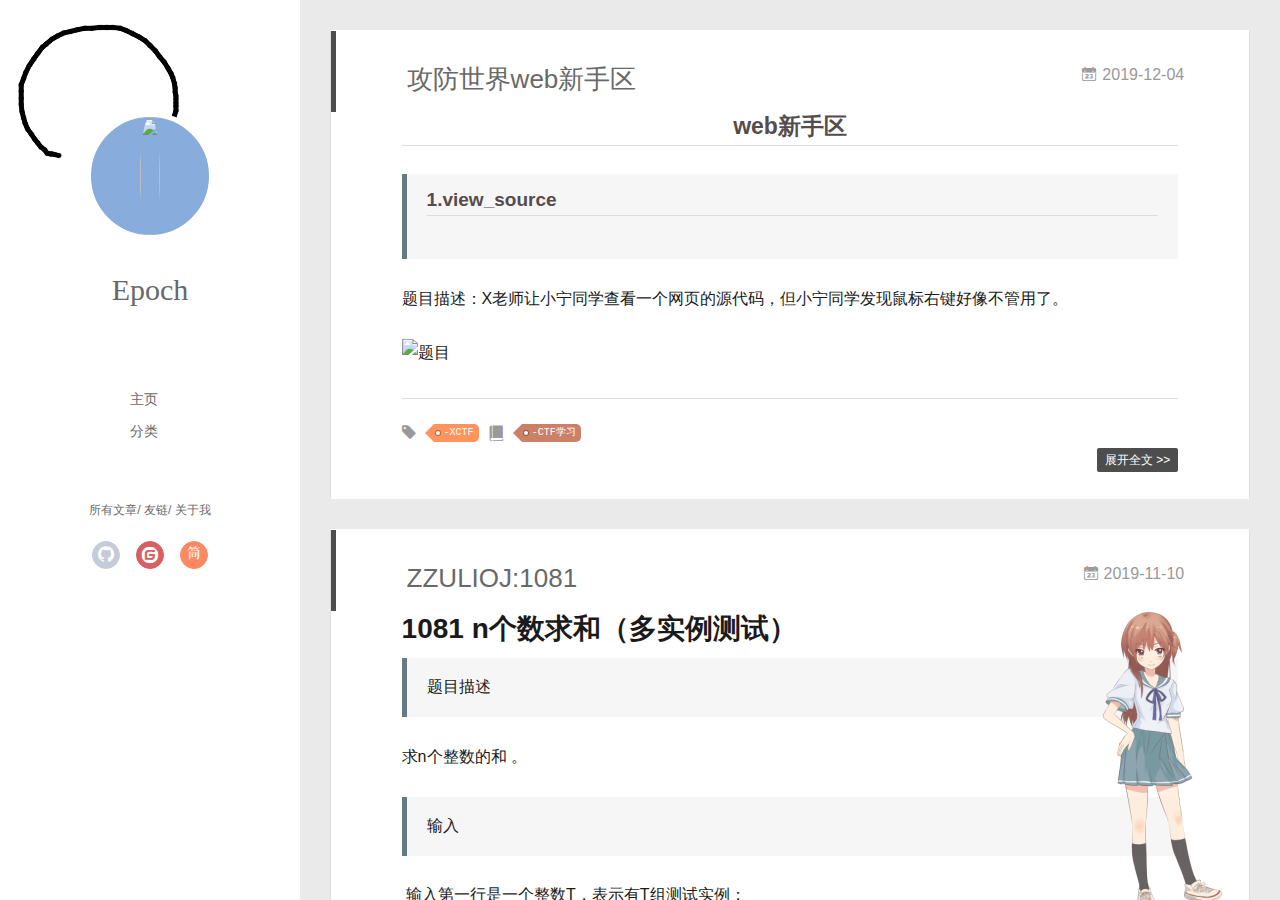
==== commit 3fc3e95d: "Site updated: 2019-12-06 17:48:37" ====
--- a/index.html
+++ b/index.html
@@ -206,8 +206,6 @@
 <p>题目描述：X老师让小宁同学查看一个网页的源代码，但小宁同学发现鼠标右键好像不管用了。</p>
 <p><img src="http://q1xtiiy5g.bkt.clouddn.com/blog/20191204/YorUibTpoCQf.png?imageslim" alt="题目"></p>
     
-    <a class="article-more-a" href="/2019/12/04/%E6%94%BB%E9%98%B2%E4%B8%96%E7%95%8Cweb%E6%96%B0%E6%89%8B%E5%8C%BA/#more">more >></a>
-    
     
 
     
@@ -317,8 +315,6 @@
 </blockquote>
 <p>   对于每组输入，在一行输出n个数的和（保证和不会超出int类型的范围）！</p>
     
-    <a class="article-more-a" href="/2019/11/10/ZZULIOJ-1081/#more">more >></a>
-    
     
 
     
@@ -428,8 +424,6 @@
 </blockquote>
 <p>   对每行输入，输出A+B的值，单独占一行。 </p>
     
-    <a class="article-more-a" href="/2019/11/10/ZZULIOJ-1080/#more">more >></a>
-    
     
 
     
@@ -527,7 +521,7 @@
     </div>
     <script>
 	var yiliaConfig = {
-		mathjax: false,
+		mathjax: true,
 		isHome: true,
 		isPost: false,
 		isArchive: false,
@@ -544,6 +538,27 @@
 <script>!function(r){function e(t){if(i[t])return i[t].exports;var n=i[t]={exports:{},id:t,loaded:!1};return r[t].call(n.exports,n,n.exports,e),n.loaded=!0,n.exports}var i={};e.m=r,e.c=i,e.p="./",e(0)}([function(t,n,r){r(208),t.exports=r(205)},function(t,n,r){var d=r(3),y=r(46),g=r(26),b=r(27),x=r(47),m="prototype",S=function(t,n,r){var e,i,o,u,c=t&S.F,f=t&S.G,a=t&S.S,s=t&S.P,l=t&S.B,h=f?d:a?d[n]||(d[n]={}):(d[n]||{})[m],v=f?y:y[n]||(y[n]={}),p=v[m]||(v[m]={});for(e in f&&(r=n),r)o=((i=!c&&h&&void 0!==h[e])?h:r)[e],u=l&&i?x(o,d):s&&"function"==typeof o?x(Function.call,o):o,h&&b(h,e,o,t&S.U),v[e]!=o&&g(v,e,u),s&&p[e]!=o&&(p[e]=o)};d.core=y,S.F=1,S.G=2,S.S=4,S.P=8,S.B=16,S.W=32,S.U=64,S.R=128,t.exports=S},function(t,n,r){var e=r(5);t.exports=function(t){if(!e(t))throw TypeError(t+" is not an object!");return t}},function(t,n){var r=t.exports="undefined"!=typeof window&&window.Math==Math?window:"undefined"!=typeof self&&self.Math==Math?self:Function("return this")();"number"==typeof __g&&(__g=r)},function(t,n){t.exports=function(t){try{return!!t()}catch(t){return!0}}},function(t,n){t.exports=function(t){return"object"==typeof t?null!==t:"function"==typeof t}},function(t,n){var r=t.exports="undefined"!=typeof window&&window.Math==Math?window:"undefined"!=typeof self&&self.Math==Math?self:Function("return this")();"number"==typeof __g&&(__g=r)},function(t,n,r){var e=r(118)("wks"),i=r(79),o=r(3).Symbol,u="function"==typeof o;(t.exports=function(t){return e[t]||(e[t]=u&&o[t]||(u?o:i)("Symbol."+t))}).store=e},function(t,n,r){var e=r(49),i=Math.min;t.exports=function(t){return 0<t?i(e(t),9007199254740991):0}},function(t,n){var r={}.hasOwnProperty;t.exports=function(t,n){return r.call(t,n)}},function(t,n,r){t.exports=!r(4)(function(){return 7!=Object.defineProperty({},"a",{get:function(){return 7}}).a})},function(t,n,r){var e=r(2),i=r(174),o=r(53),u=Object.defineProperty;n.f=r(10)?Object.defineProperty:function(t,n,r){if(e(t),n=o(n,!0),e(r),i)try{return u(t,n,r)}catch(t){}if("get"in r||"set"in r)throw TypeError("Accessors not supported!");return"value"in r&&(t[n]=r.value),t}},function(t,n,r){t.exports=!r(20)(function(){return 7!=Object.defineProperty({},"a",{get:function(){return 7}}).a})},function(t,n,r){var e=r(14),i=r(24);t.exports=r(12)?function(t,n,r){return e.f(t,n,i(1,r))}:function(t,n,r){return t[n]=r,t}},function(t,n,r){var e=r(22),i=r(60),o=r(42),u=Object.defineProperty;n.f=r(12)?Object.defineProperty:function(t,n,r){if(e(t),n=o(n,!0),e(r),i)try{return u(t,n,r)}catch(t){}if("get"in r||"set"in r)throw TypeError("Accessors not supported!");return"value"in r&&(t[n]=r.value),t}},function(t,n,r){var e=r(96),i=r(34);t.exports=function(t){return e(i(t))}},function(t,n,r){var e=r(40)("wks"),i=r(25),o=r(6).Symbol,u="function"==typeof o;(t.exports=function(t){return e[t]||(e[t]=u&&o[t]||(u?o:i)("Symbol."+t))}).store=e},function(t,n,r){var e=r(51);t.exports=function(t){return Object(e(t))}},function(t,n){t.exports=function(t){return"object"==typeof t?null!==t:"function"==typeof t}},function(t,n){var r=t.exports={version:"2.6.9"};"number"==typeof __e&&(__e=r)},function(t,n){t.exports=function(t){try{return!!t()}catch(t){return!0}}},function(t,n){t.exports=function(t){if("function"!=typeof t)throw TypeError(t+" is not a function!");return t}},function(t,n,r){var e=r(18);t.exports=function(t){if(!e(t))throw TypeError(t+" is not an object!");return t}},function(t,n){t.exports=!0},function(t,n){t.exports=function(t,n){return{enumerable:!(1&t),configurable:!(2&t),writable:!(4&t),value:n}}},function(t,n){var r=0,e=Math.random();t.exports=function(t){return"Symbol(".concat(void 0===t?"":t,")_",(++r+e).toString(36))}},function(t,n,r){var e=r(11),i=r(75);t.exports=r(10)?function(t,n,r){return e.f(t,n,i(1,r))}:function(t,n,r){return t[n]=r,t}},function(t,n,r){var o=r(3),u=r(26),c=r(30),f=r(79)("src"),e=r(219),i="toString",a=(""+e).split(i);r(46).inspectSource=function(t){return e.call(t)},(t.exports=function(t,n,r,e){var i="function"==typeof r;i&&(c(r,"name")||u(r,"name",n)),t[n]!==r&&(i&&(c(r,f)||u(r,f,t[n]?""+t[n]:a.join(String(n)))),t===o?t[n]=r:e?t[n]?t[n]=r:u(t,n,r):(delete t[n],u(t,n,r)))})(Function.prototype,i,function(){return"function"==typeof this&&this[f]||e.call(this)})},function(t,n,r){var e=r(1),i=r(4),u=r(51),c=/"/g,o=function(t,n,r,e){var i=String(u(t)),o="<"+n;return""!==r&&(o+=" "+r+'="'+String(e).replace(c,"&quot;")+'"'),o+">"+i+"</"+n+">"};t.exports=function(n,t){var r={};r[n]=t(o),e(e.P+e.F*i(function(){var t=""[n]('"');return t!==t.toLowerCase()||3<t.split('"').length}),"String",r)}},function(t,n,r){var e=r(65),i=r(35);t.exports=Object.keys||function(t){return e(t,i)}},function(t,n){var r={}.hasOwnProperty;t.exports=function(t,n){return r.call(t,n)}},function(t,n,r){var e=r(117),i=r(75),o=r(33),u=r(53),c=r(30),f=r(174),a=Object.getOwnPropertyDescriptor;n.f=r(10)?a:function(t,n){if(t=o(t),n=u(n,!0),f)try{return a(t,n)}catch(t){}if(c(t,n))return i(!e.f.call(t,n),t[n])}},function(t,n,r){var e=r(30),i=r(17),o=r(154)("IE_PROTO"),u=Object.prototype;t.exports=Object.getPrototypeOf||function(t){return t=i(t),e(t,o)?t[o]:"function"==typeof t.constructor&&t instanceof t.constructor?t.constructor.prototype:t instanceof Object?u:null}},function(t,n,r){var e=r(116),i=r(51);t.exports=function(t){return e(i(t))}},function(t,n){t.exports=function(t){if(null==t)throw TypeError("Can't call method on  "+t);return t}},function(t,n){t.exports="constructor,hasOwnProperty,isPrototypeOf,propertyIsEnumerable,toLocaleString,toString,valueOf".split(",")},function(t,n){t.exports={}},function(t,n){n.f={}.propertyIsEnumerable},function(t,n,r){var e=r(14).f,i=r(9),o=r(16)("toStringTag");t.exports=function(t,n,r){t&&!i(t=r?t:t.prototype,o)&&e(t,o,{configurable:!0,value:n})}},function(t,n,r){var e=r(40)("keys"),i=r(25);t.exports=function(t){return e[t]||(e[t]=i(t))}},function(t,n,r){var e=r(19),i=r(6),o="__core-js_shared__",u=i[o]||(i[o]={});(t.exports=function(t,n){return u[t]||(u[t]=void 0!==n?n:{})})("versions",[]).push({version:e.version,mode:r(23)?"pure":"global",copyright:"© 2019 Denis Pushkarev (zloirock.ru)"})},function(t,n){var r=Math.ceil,e=Math.floor;t.exports=function(t){return isNaN(t=+t)?0:(0<t?e:r)(t)}},function(t,n,r){var i=r(18);t.exports=function(t,n){if(!i(t))return t;var r,e;if(n&&"function"==typeof(r=t.toString)&&!i(e=r.call(t)))return e;if("function"==typeof(r=t.valueOf)&&!i(e=r.call(t)))return e;if(!n&&"function"==typeof(r=t.toString)&&!i(e=r.call(t)))return e;throw TypeError("Can't convert object to primitive value")}},function(t,n,r){var e=r(6),i=r(19),o=r(23),u=r(44),c=r(14).f;t.exports=function(t){var n=i.Symbol||(i.Symbol=o?{}:e.Symbol||{});"_"==t.charAt(0)||t in n||c(n,t,{value:u.f(t)})}},function(t,n,r){n.f=r(16)},function(t,n){var r={}.toString;t.exports=function(t){return r.call(t).slice(8,-1)}},function(t,n){var r=t.exports={version:"2.6.9"};"number"==typeof __e&&(__e=r)},function(t,n,r){var o=r(21);t.exports=function(e,i,t){if(o(e),void 0===i)return e;switch(t){case 1:return function(t){return e.call(i,t)};case 2:return function(t,n){return e.call(i,t,n)};case 3:return function(t,n,r){return e.call(i,t,n,r)}}return function(){return e.apply(i,arguments)}}},function(t,n,r){"use strict";var e=r(4);t.exports=function(t,n){return!!t&&e(function(){n?t.call(null,function(){},1):t.call(null)})}},function(t,n){var r=Math.ceil,e=Math.floor;t.exports=function(t){return isNaN(t=+t)?0:(0<t?e:r)(t)}},function(t,n,r){var x=r(47),m=r(116),S=r(17),w=r(8),e=r(138);t.exports=function(l,t){var h=1==l,v=2==l,p=3==l,d=4==l,y=6==l,g=5==l||y,b=t||e;return function(t,n,r){for(var e,i,o=S(t),u=m(o),c=x(n,r,3),f=w(u.length),a=0,s=h?b(t,f):v?b(t,0):void 0;a<f;a++)if((g||a in u)&&(i=c(e=u[a],a,o),l))if(h)s[a]=i;else if(i)switch(l){case 3:return!0;case 5:return e;case 6:return a;case 2:s.push(e)}else if(d)return!1;return y?-1:p||d?d:s}}},function(t,n){t.exports=function(t){if(null==t)throw TypeError("Can't call method on  "+t);return t}},function(t,n,r){var i=r(1),o=r(46),u=r(4);t.exports=function(t,n){var r=(o.Object||{})[t]||Object[t],e={};e[t]=n(r),i(i.S+i.F*u(function(){r(1)}),"Object",e)}},function(t,n,r){var i=r(5);t.exports=function(t,n){if(!i(t))return t;var r,e;if(n&&"function"==typeof(r=t.toString)&&!i(e=r.call(t)))return e;if("function"==typeof(r=t.valueOf)&&!i(e=r.call(t)))return e;if(!n&&"function"==typeof(r=t.toString)&&!i(e=r.call(t)))return e;throw TypeError("Can't convert object to primitive value")}},function(t,n,r){var d=r(6),y=r(19),g=r(93),b=r(13),x=r(9),m="prototype",S=function(t,n,r){var e,i,o,u=t&S.F,c=t&S.G,f=t&S.S,a=t&S.P,s=t&S.B,l=t&S.W,h=c?y:y[n]||(y[n]={}),v=h[m],p=c?d:f?d[n]:(d[n]||{})[m];for(e in c&&(r=n),r)(i=!u&&p&&void 0!==p[e])&&x(h,e)||(o=i?p[e]:r[e],h[e]=c&&"function"!=typeof p[e]?r[e]:s&&i?g(o,d):l&&p[e]==o?function(e){var t=function(t,n,r){if(this instanceof e){switch(arguments.length){case 0:return new e;case 1:return new e(t);case 2:return new e(t,n)}return new e(t,n,r)}return e.apply(this,arguments)};return t[m]=e[m],t}(o):a&&"function"==typeof o?g(Function.call,o):o,a&&((h.virtual||(h.virtual={}))[e]=o,t&S.R&&v&&!v[e]&&b(v,e,o)))};S.F=1,S.G=2,S.S=4,S.P=8,S.B=16,S.W=32,S.U=64,S.R=128,t.exports=S},function(t,n,r){var e=r(34);t.exports=function(t){return Object(e(t))}},function(t,n,r){var o=r(196),e=r(1),i=r(118)("metadata"),u=i.store||(i.store=new(r(200))),c=function(t,n,r){var e=u.get(t);if(!e){if(!r)return;u.set(t,e=new o)}var i=e.get(n);if(!i){if(!r)return;e.set(n,i=new o)}return i};t.exports={store:u,map:c,has:function(t,n,r){var e=c(n,r,!1);return void 0!==e&&e.has(t)},get:function(t,n,r){var e=c(n,r,!1);return void 0===e?void 0:e.get(t)},set:function(t,n,r,e){c(r,e,!0).set(t,n)},keys:function(t,n){var r=c(t,n,!1),e=[];return r&&r.forEach(function(t,n){e.push(n)}),e},key:function(t){return void 0===t||"symbol"==typeof t?t:String(t)},exp:function(t){e(e.S,"Reflect",t)}}},function(t,n,r){"use strict";if(r(10)){var g=r(68),b=r(3),x=r(4),m=r(1),S=r(132),e=r(159),h=r(47),w=r(70),i=r(75),_=r(26),o=r(76),u=r(49),O=r(8),E=r(194),c=r(78),f=r(53),a=r(30),M=r(81),P=r(5),v=r(17),p=r(145),j=r(72),F=r(32),A=r(73).f,d=r(161),s=r(79),l=r(7),y=r(50),I=r(120),L=r(119),N=r(162),T=r(82),k=r(125),R=r(77),C=r(137),D=r(166),G=r(11),W=r(31),U=G.f,V=W.f,B=b.RangeError,q=b.TypeError,z=b.Uint8Array,K="ArrayBuffer",H="Shared"+K,J="BYTES_PER_ELEMENT",$="prototype",Y=Array[$],X=e.ArrayBuffer,Q=e.DataView,Z=y(0),tt=y(2),nt=y(3),rt=y(4),et=y(5),it=y(6),ot=I(!0),ut=I(!1),ct=N.values,ft=N.keys,at=N.entries,st=Y.lastIndexOf,lt=Y.reduce,ht=Y.reduceRight,vt=Y.join,pt=Y.sort,dt=Y.slice,yt=Y.toString,gt=Y.toLocaleString,bt=l("iterator"),xt=l("toStringTag"),mt=s("typed_constructor"),St=s("def_constructor"),wt=S.CONSTR,_t=S.TYPED,Ot=S.VIEW,Et="Wrong length!",Mt=y(1,function(t,n){return It(L(t,t[St]),n)}),Pt=x(function(){return 1===new z(new Uint16Array([1]).buffer)[0]}),jt=!!z&&!!z[$].set&&x(function(){new z(1).set({})}),Ft=function(t,n){var r=u(t);if(r<0||r%n)throw B("Wrong offset!");return r},At=function(t){if(P(t)&&_t in t)return t;throw q(t+" is not a typed array!")},It=function(t,n){if(!(P(t)&&mt in t))throw q("It is not a typed array constructor!");return new t(n)},Lt=function(t,n){return Nt(L(t,t[St]),n)},Nt=function(t,n){for(var r=0,e=n.length,i=It(t,e);r<e;)i[r]=n[r++];return i},Tt=function(t,n,r){U(t,n,{get:function(){return this._d[r]}})},kt=function(t){var n,r,e,i,o,u,c=v(t),f=arguments.length,a=1<f?arguments[1]:void 0,s=void 0!==a,l=d(c);if(null!=l&&!p(l)){for(u=l.call(c),e=[],n=0;!(o=u.next()).done;n++)e.push(o.value);c=e}for(s&&2<f&&(a=h(a,arguments[2],2)),n=0,r=O(c.length),i=It(this,r);n<r;n++)i[n]=s?a(c[n],n):c[n];return i},Rt=function(){for(var t=0,n=arguments.length,r=It(this,n);t<n;)r[t]=arguments[t++];return r},Ct=!!z&&x(function(){gt.call(new z(1))}),Dt=function(){return gt.apply(Ct?dt.call(At(this)):At(this),arguments)},Gt={copyWithin:function(t,n){return D.call(At(this),t,n,2<arguments.length?arguments[2]:void 0)},every:function(t){return rt(At(this),t,1<arguments.length?arguments[1]:void 0)},fill:function(t){return C.apply(At(this),arguments)},filter:function(t){return Lt(this,tt(At(this),t,1<arguments.length?arguments[1]:void 0))},find:function(t){return et(At(this),t,1<arguments.length?arguments[1]:void 0)},findIndex:function(t){return it(At(this),t,1<arguments.length?arguments[1]:void 0)},forEach:function(t){Z(At(this),t,1<arguments.length?arguments[1]:void 0)},indexOf:function(t){return ut(At(this),t,1<arguments.length?arguments[1]:void 0)},includes:function(t){return ot(At(this),t,1<arguments.length?arguments[1]:void 0)},join:function(t){return vt.apply(At(this),arguments)},lastIndexOf:function(t){return st.apply(At(this),arguments)},map:function(t){return Mt(At(this),t,1<arguments.length?arguments[1]:void 0)},reduce:function(t){return lt.apply(At(this),arguments)},reduceRight:function(t){return ht.apply(At(this),arguments)},reverse:function(){for(var t,n=this,r=At(n).length,e=Math.floor(r/2),i=0;i<e;)t=n[i],n[i++]=n[--r],n[r]=t;return n},some:function(t){return nt(At(this),t,1<arguments.length?arguments[1]:void 0)},sort:function(t){return pt.call(At(this),t)},subarray:function(t,n){var r=At(this),e=r.length,i=c(t,e);return new(L(r,r[St]))(r.buffer,r.byteOffset+i*r.BYTES_PER_ELEMENT,O((void 0===n?e:c(n,e))-i))}},Wt=function(t,n){return Lt(this,dt.call(At(this),t,n))},Ut=function(t){At(this);var n=Ft(arguments[1],1),r=this.length,e=v(t),i=O(e.length),o=0;if(r<i+n)throw B(Et);for(;o<i;)this[n+o]=e[o++]},Vt={entries:function(){return at.call(At(this))},keys:function(){return ft.call(At(this))},values:function(){return ct.call(At(this))}},Bt=function(t,n){return P(t)&&t[_t]&&"symbol"!=typeof n&&n in t&&String(+n)==String(n)},qt=function(t,n){return Bt(t,n=f(n,!0))?i(2,t[n]):V(t,n)},zt=function(t,n,r){return!(Bt(t,n=f(n,!0))&&P(r)&&a(r,"value"))||a(r,"get")||a(r,"set")||r.configurable||a(r,"writable")&&!r.writable||a(r,"enumerable")&&!r.enumerable?U(t,n,r):(t[n]=r.value,t)};wt||(W.f=qt,G.f=zt),m(m.S+m.F*!wt,"Object",{getOwnPropertyDescriptor:qt,defineProperty:zt}),x(function(){yt.call({})})&&(yt=gt=function(){return vt.call(this)});var Kt=o({},Gt);o(Kt,Vt),_(Kt,bt,Vt.values),o(Kt,{slice:Wt,set:Ut,constructor:function(){},toString:yt,toLocaleString:Dt}),Tt(Kt,"buffer","b"),Tt(Kt,"byteOffset","o"),Tt(Kt,"byteLength","l"),Tt(Kt,"length","e"),U(Kt,xt,{get:function(){return this[_t]}}),t.exports=function(t,l,n,o){var h=t+((o=!!o)?"Clamped":"")+"Array",r="get"+t,u="set"+t,v=b[h],c=v||{},e=v&&F(v),i=!v||!S.ABV,f={},a=v&&v[$],p=function(t,i){U(t,i,{get:function(){return t=i,(n=this._d).v[r](t*l+n.o,Pt);var t,n},set:function(t){return n=i,r=t,e=this._d,o&&(r=(r=Math.round(r))<0?0:255<r?255:255&r),void e.v[u](n*l+e.o,r,Pt);var n,r,e},enumerable:!0})};i?(v=n(function(t,n,r,e){w(t,v,h,"_d");var i,o,u,c,f=0,a=0;if(P(n)){if(!(n instanceof X||(c=M(n))==K||c==H))return _t in n?Nt(v,n):kt.call(v,n);i=n,a=Ft(r,l);var s=n.byteLength;if(void 0===e){if(s%l)throw B(Et);if((o=s-a)<0)throw B(Et)}else if(s<(o=O(e)*l)+a)throw B(Et);u=o/l}else u=E(n),i=new X(o=u*l);for(_(t,"_d",{b:i,o:a,l:o,e:u,v:new Q(i)});f<u;)p(t,f++)}),a=v[$]=j(Kt),_(a,"constructor",v)):x(function(){v(1)})&&x(function(){new v(-1)})&&k(function(t){new v,new v(null),new v(1.5),new v(t)},!0)||(v=n(function(t,n,r,e){var i;return w(t,v,h),P(n)?n instanceof X||(i=M(n))==K||i==H?void 0!==e?new c(n,Ft(r,l),e):void 0!==r?new c(n,Ft(r,l)):new c(n):_t in n?Nt(v,n):kt.call(v,n):new c(E(n))}),Z(e!==Function.prototype?A(c).concat(A(e)):A(c),function(t){t in v||_(v,t,c[t])}),v[$]=a,g||(a.constructor=v));var s=a[bt],d=!!s&&("values"==s.name||null==s.name),y=Vt.values;_(v,mt,!0),_(a,_t,h),_(a,Ot,!0),_(a,St,v),(o?new v(1)[xt]==h:xt in a)||U(a,xt,{get:function(){return h}}),f[h]=v,m(m.G+m.W+m.F*(v!=c),f),m(m.S,h,{BYTES_PER_ELEMENT:l}),m(m.S+m.F*x(function(){c.of.call(v,1)}),h,{from:kt,of:Rt}),J in a||_(a,J,l),m(m.P,h,Gt),R(h),m(m.P+m.F*jt,h,{set:Ut}),m(m.P+m.F*!d,h,Vt),g||a.toString==yt||(a.toString=yt),m(m.P+m.F*x(function(){new v(1).slice()}),h,{slice:Wt}),m(m.P+m.F*(x(function(){return[1,2].toLocaleString()!=new v([1,2]).toLocaleString()})||!x(function(){a.toLocaleString.call([1,2])})),h,{toLocaleString:Dt}),T[h]=d?s:y,g||d||_(a,bt,y)}}else t.exports=function(){}},function(t,n){var r={}.toString;t.exports=function(t){return r.call(t).slice(8,-1)}},function(t,n,r){var e=r(18),i=r(6).document,o=e(i)&&e(i.createElement);t.exports=function(t){return o?i.createElement(t):{}}},function(t,n,r){t.exports=!r(12)&&!r(20)(function(){return 7!=Object.defineProperty(r(59)("div"),"a",{get:function(){return 7}}).a})},function(t,n,r){"use strict";var x=r(23),m=r(54),S=r(66),w=r(13),_=r(36),O=r(98),E=r(38),M=r(104),P=r(16)("iterator"),j=!([].keys&&"next"in[].keys()),F="values",A=function(){return this};t.exports=function(t,n,r,e,i,o,u){O(r,n,e);var c,f,a,s=function(t){if(!j&&t in p)return p[t];switch(t){case"keys":case F:return function(){return new r(this,t)}}return function(){return new r(this,t)}},l=n+" Iterator",h=i==F,v=!1,p=t.prototype,d=p[P]||p["@@iterator"]||i&&p[i],y=d||s(i),g=i?h?s("entries"):y:void 0,b="Array"==n&&p.entries||d;if(b&&((a=M(b.call(new t)))!==Object.prototype&&a.next&&(E(a,l,!0),x||"function"==typeof a[P]||w(a,P,A))),h&&d&&d.name!==F&&(v=!0,y=function(){return d.call(this)}),x&&!u||!j&&!v&&p[P]||w(p,P,y),_[n]=y,_[l]=A,i)if(c={values:h?y:s(F),keys:o?y:s("keys"),entries:g},u)for(f in c)f in p||S(p,f,c[f]);else m(m.P+m.F*(j||v),n,c);return c}},function(t,n,e){var i=e(22),o=e(101),u=e(35),c=e(39)("IE_PROTO"),f=function(){},a="prototype",s=function(){var t,n=e(59)("iframe"),r=u.length;for(n.style.display="none",e(95).appendChild(n),n.src="javascript:",(t=n.contentWindow.document).open(),t.write("<script>document.F=Object<\/script>"),t.close(),s=t.F;r--;)delete s[a][u[r]];return s()};t.exports=Object.create||function(t,n){var r;return null!==t?(f[a]=i(t),r=new f,f[a]=null,r[c]=t):r=s(),void 0===n?r:o(r,n)}},function(t,n,r){var e=r(65),i=r(35).concat("length","prototype");n.f=Object.getOwnPropertyNames||function(t){return e(t,i)}},function(t,n){n.f=Object.getOwnPropertySymbols},function(t,n,r){var u=r(9),c=r(15),f=r(92)(!1),a=r(39)("IE_PROTO");t.exports=function(t,n){var r,e=c(t),i=0,o=[];for(r in e)r!=a&&u(e,r)&&o.push(r);for(;n.length>i;)u(e,r=n[i++])&&(~f(o,r)||o.push(r));return o}},function(t,n,r){t.exports=r(13)},function(t,n,r){var e=r(7)("unscopables"),i=Array.prototype;null==i[e]&&r(26)(i,e,{}),t.exports=function(t){i[e][t]=!0}},function(t,n){t.exports=!1},function(t,n,r){var e=r(79)("meta"),i=r(5),o=r(30),u=r(11).f,c=0,f=Object.isExtensible||function(){return!0},a=!r(4)(function(){return f(Object.preventExtensions({}))}),s=function(t){u(t,e,{value:{i:"O"+ ++c,w:{}}})},l=t.exports={KEY:e,NEED:!1,fastKey:function(t,n){if(!i(t))return"symbol"==typeof t?t:("string"==typeof t?"S":"P")+t;if(!o(t,e)){if(!f(t))return"F";if(!n)return"E";s(t)}return t[e].i},getWeak:function(t,n){if(!o(t,e)){if(!f(t))return!0;if(!n)return!1;s(t)}return t[e].w},onFreeze:function(t){return a&&l.NEED&&f(t)&&!o(t,e)&&s(t),t}}},function(t,n){t.exports=function(t,n,r,e){if(!(t instanceof n)||void 0!==e&&e in t)throw TypeError(r+": incorrect invocation!");return t}},function(t,n,r){var h=r(47),v=r(177),p=r(145),d=r(2),y=r(8),g=r(161),b={},x={};(n=t.exports=function(t,n,r,e,i){var o,u,c,f,a=i?function(){return t}:g(t),s=h(r,e,n?2:1),l=0;if("function"!=typeof a)throw TypeError(t+" is not iterable!");if(p(a)){for(o=y(t.length);l<o;l++)if((f=n?s(d(u=t[l])[0],u[1]):s(t[l]))===b||f===x)return f}else for(c=a.call(t);!(u=c.next()).done;)if((f=v(c,s,u.value,n))===b||f===x)return f}).BREAK=b,n.RETURN=x},function(t,n,e){var i=e(2),o=e(183),u=e(141),c=e(154)("IE_PROTO"),f=function(){},a="prototype",s=function(){var t,n=e(140)("iframe"),r=u.length;for(n.style.display="none",e(143).appendChild(n),n.src="javascript:",(t=n.contentWindow.document).open(),t.write("<script>document.F=Object<\/script>"),t.close(),s=t.F;r--;)delete s[a][u[r]];return s()};t.exports=Object.create||function(t,n){var r;return null!==t?(f[a]=i(t),r=new f,f[a]=null,r[c]=t):r=s(),void 0===n?r:o(r,n)}},function(t,n,r){var e=r(185),i=r(141).concat("length","prototype");n.f=Object.getOwnPropertyNames||function(t){return e(t,i)}},function(t,n,r){var e=r(185),i=r(141);t.exports=Object.keys||function(t){return e(t,i)}},function(t,n){t.exports=function(t,n){return{enumerable:!(1&t),configurable:!(2&t),writable:!(4&t),value:n}}},function(t,n,r){var i=r(27);t.exports=function(t,n,r){for(var e in n)i(t,e,n[e],r);return t}},function(t,n,r){"use strict";var e=r(3),i=r(11),o=r(10),u=r(7)("species");t.exports=function(t){var n=e[t];o&&n&&!n[u]&&i.f(n,u,{configurable:!0,get:function(){return this}})}},function(t,n,r){var e=r(49),i=Math.max,o=Math.min;t.exports=function(t,n){return(t=e(t))<0?i(t+n,0):o(t,n)}},function(t,n){var r=0,e=Math.random();t.exports=function(t){return"Symbol(".concat(void 0===t?"":t,")_",(++r+e).toString(36))}},function(t,n,r){var e=r(5);t.exports=function(t,n){if(!e(t)||t._t!==n)throw TypeError("Incompatible receiver, "+n+" required!");return t}},function(t,n,r){var i=r(45),o=r(7)("toStringTag"),u="Arguments"==i(function(){return arguments}());t.exports=function(t){var n,r,e;return void 0===t?"Undefined":null===t?"Null":"string"==typeof(r=function(t,n){try{return t[n]}catch(t){}}(n=Object(t),o))?r:u?i(n):"Object"==(e=i(n))&&"function"==typeof n.callee?"Arguments":e}},function(t,n){t.exports={}},function(t,n,r){var e=r(11).f,i=r(30),o=r(7)("toStringTag");t.exports=function(t,n,r){t&&!i(t=r?t:t.prototype,o)&&e(t,o,{configurable:!0,value:n})}},function(t,n,r){var u=r(1),e=r(51),c=r(4),f=r(157),i="["+f+"]",o=RegExp("^"+i+i+"*"),a=RegExp(i+i+"*$"),s=function(t,n,r){var e={},i=c(function(){return!!f[t]()||"​ "!="​ "[t]()}),o=e[t]=i?n(l):f[t];r&&(e[r]=o),u(u.P+u.F*i,"String",e)},l=s.trim=function(t,n){return t=String(e(t)),1&n&&(t=t.replace(o,"")),2&n&&(t=t.replace(a,"")),t};t.exports=s},function(t,n,r){t.exports={default:r(88),__esModule:!0}},function(t,n,r){t.exports={default:r(89),__esModule:!0}},function(t,n,r){"use strict";function e(t){return t&&t.__esModule?t:{default:t}}n.__esModule=!0;var i=e(r(86)),o=e(r(85)),u="function"==typeof o.default&&"symbol"==typeof i.default?function(t){return typeof t}:function(t){return t&&"function"==typeof o.default&&t.constructor===o.default&&t!==o.default.prototype?"symbol":typeof t};n.default="function"==typeof o.default&&"symbol"===u(i.default)?function(t){return void 0===t?"undefined":u(t)}:function(t){return t&&"function"==typeof o.default&&t.constructor===o.default&&t!==o.default.prototype?"symbol":void 0===t?"undefined":u(t)}},function(t,n,r){r(111),r(109),r(112),r(113),t.exports=r(19).Symbol},function(t,n,r){r(110),r(114),t.exports=r(44).f("iterator")},function(t,n){t.exports=function(t){if("function"!=typeof t)throw TypeError(t+" is not a function!");return t}},function(t,n){t.exports=function(){}},function(t,n,r){var f=r(15),a=r(107),s=r(106);t.exports=function(c){return function(t,n,r){var e,i=f(t),o=a(i.length),u=s(r,o);if(c&&n!=n){for(;u<o;)if((e=i[u++])!=e)return!0}else for(;u<o;u++)if((c||u in i)&&i[u]===n)return c||u||0;return!c&&-1}}},function(t,n,r){var o=r(90);t.exports=function(e,i,t){if(o(e),void 0===i)return e;switch(t){case 1:return function(t){return e.call(i,t)};case 2:return function(t,n){return e.call(i,t,n)};case 3:return function(t,n,r){return e.call(i,t,n,r)}}return function(){return e.apply(i,arguments)}}},function(t,n,r){var c=r(29),f=r(64),a=r(37);t.exports=function(t){var n=c(t),r=f.f;if(r)for(var e,i=r(t),o=a.f,u=0;i.length>u;)o.call(t,e=i[u++])&&n.push(e);return n}},function(t,n,r){var e=r(6).document;t.exports=e&&e.documentElement},function(t,n,r){var e=r(58);t.exports=Object("z").propertyIsEnumerable(0)?Object:function(t){return"String"==e(t)?t.split(""):Object(t)}},function(t,n,r){var e=r(58);t.exports=Array.isArray||function(t){return"Array"==e(t)}},function(t,n,r){"use strict";var e=r(62),i=r(24),o=r(38),u={};r(13)(u,r(16)("iterator"),function(){return this}),t.exports=function(t,n,r){t.prototype=e(u,{next:i(1,r)}),o(t,n+" Iterator")}},function(t,n){t.exports=function(t,n){return{value:n,done:!!t}}},function(t,n,r){var e=r(25)("meta"),i=r(18),o=r(9),u=r(14).f,c=0,f=Object.isExtensible||function(){return!0},a=!r(20)(function(){return f(Object.preventExtensions({}))}),s=function(t){u(t,e,{value:{i:"O"+ ++c,w:{}}})},l=t.exports={KEY:e,NEED:!1,fastKey:function(t,n){if(!i(t))return"symbol"==typeof t?t:("string"==typeof t?"S":"P")+t;if(!o(t,e)){if(!f(t))return"F";if(!n)return"E";s(t)}return t[e].i},getWeak:function(t,n){if(!o(t,e)){if(!f(t))return!0;if(!n)return!1;s(t)}return t[e].w},onFreeze:function(t){return a&&l.NEED&&f(t)&&!o(t,e)&&s(t),t}}},function(t,n,r){var u=r(14),c=r(22),f=r(29);t.exports=r(12)?Object.defineProperties:function(t,n){c(t);for(var r,e=f(n),i=e.length,o=0;o<i;)u.f(t,r=e[o++],n[r]);return t}},function(t,n,r){var e=r(37),i=r(24),o=r(15),u=r(42),c=r(9),f=r(60),a=Object.getOwnPropertyDescriptor;n.f=r(12)?a:function(t,n){if(t=o(t),n=u(n,!0),f)try{return a(t,n)}catch(t){}if(c(t,n))return i(!e.f.call(t,n),t[n])}},function(t,n,r){var e=r(15),i=r(63).f,o={}.toString,u="object"==typeof window&&window&&Object.getOwnPropertyNames?Object.getOwnPropertyNames(window):[];t.exports.f=function(t){return u&&"[object Window]"==o.call(t)?function(t){try{return i(t)}catch(t){return u.slice()}}(t):i(e(t))}},function(t,n,r){var e=r(9),i=r(55),o=r(39)("IE_PROTO"),u=Object.prototype;t.exports=Object.getPrototypeOf||function(t){return t=i(t),e(t,o)?t[o]:"function"==typeof t.constructor&&t instanceof t.constructor?t.constructor.prototype:t instanceof Object?u:null}},function(t,n,r){var f=r(41),a=r(34);t.exports=function(c){return function(t,n){var r,e,i=String(a(t)),o=f(n),u=i.length;return o<0||u<=o?c?"":void 0:(r=i.charCodeAt(o))<55296||56319<r||o+1===u||(e=i.charCodeAt(o+1))<56320||57343<e?c?i.charAt(o):r:c?i.slice(o,o+2):e-56320+(r-55296<<10)+65536}}},function(t,n,r){var e=r(41),i=Math.max,o=Math.min;t.exports=function(t,n){return(t=e(t))<0?i(t+n,0):o(t,n)}},function(t,n,r){var e=r(41),i=Math.min;t.exports=function(t){return 0<t?i(e(t),9007199254740991):0}},function(t,n,r){"use strict";var e=r(91),i=r(99),o=r(36),u=r(15);t.exports=r(61)(Array,"Array",function(t,n){this._t=u(t),this._i=0,this._k=n},function(){var t=this._t,n=this._k,r=this._i++;return!t||r>=t.length?(this._t=void 0,i(1)):i(0,"keys"==n?r:"values"==n?t[r]:[r,t[r]])},"values"),o.Arguments=o.Array,e("keys"),e("values"),e("entries")},function(t,n){},function(t,n,r){"use strict";var e=r(105)(!0);r(61)(String,"String",function(t){this._t=String(t),this._i=0},function(){var t,n=this._t,r=this._i;return r>=n.length?{value:void 0,done:!0}:(t=e(n,r),this._i+=t.length,{value:t,done:!1})})},function(t,n,r){"use strict";var e=r(6),u=r(9),i=r(12),o=r(54),c=r(66),f=r(100).KEY,a=r(20),s=r(40),l=r(38),h=r(25),v=r(16),p=r(44),d=r(43),y=r(94),g=r(97),b=r(22),x=r(18),m=r(55),S=r(15),w=r(42),_=r(24),O=r(62),E=r(103),M=r(102),P=r(64),j=r(14),F=r(29),A=M.f,I=j.f,L=E.f,N=e.Symbol,T=e.JSON,k=T&&T.stringify,R="prototype",C=v("_hidden"),D=v("toPrimitive"),G={}.propertyIsEnumerable,W=s("symbol-registry"),U=s("symbols"),V=s("op-symbols"),B=Object[R],q="function"==typeof N&&!!P.f,z=e.QObject,K=!z||!z[R]||!z[R].findChild,H=i&&a(function(){return 7!=O(I({},"a",{get:function(){return I(this,"a",{value:7}).a}})).a})?function(t,n,r){var e=A(B,n);e&&delete B[n],I(t,n,r),e&&t!==B&&I(B,n,e)}:I,J=function(t){var n=U[t]=O(N[R]);return n._k=t,n},$=q&&"symbol"==typeof N.iterator?function(t){return"symbol"==typeof t}:function(t){return t instanceof N},Y=function(t,n,r){return t===B&&Y(V,n,r),b(t),n=w(n,!0),b(r),u(U,n)?(r.enumerable?(u(t,C)&&t[C][n]&&(t[C][n]=!1),r=O(r,{enumerable:_(0,!1)})):(u(t,C)||I(t,C,_(1,{})),t[C][n]=!0),H(t,n,r)):I(t,n,r)},X=function(t,n){b(t);for(var r,e=y(n=S(n)),i=0,o=e.length;i<o;)Y(t,r=e[i++],n[r]);return t},Q=function(t){var n=G.call(this,t=w(t,!0));return!(this===B&&u(U,t)&&!u(V,t))&&(!(n||!u(this,t)||!u(U,t)||u(this,C)&&this[C][t])||n)},Z=function(t,n){if(t=S(t),n=w(n,!0),t!==B||!u(U,n)||u(V,n)){var r=A(t,n);return!r||!u(U,n)||u(t,C)&&t[C][n]||(r.enumerable=!0),r}},tt=function(t){for(var n,r=L(S(t)),e=[],i=0;r.length>i;)u(U,n=r[i++])||n==C||n==f||e.push(n);return e},nt=function(t){for(var n,r=t===B,e=L(r?V:S(t)),i=[],o=0;e.length>o;)!u(U,n=e[o++])||r&&!u(B,n)||i.push(U[n]);return i};q||(c((N=function(){if(this instanceof N)throw TypeError("Symbol is not a constructor!");var n=h(0<arguments.length?arguments[0]:void 0),r=function(t){this===B&&r.call(V,t),u(this,C)&&u(this[C],n)&&(this[C][n]=!1),H(this,n,_(1,t))};return i&&K&&H(B,n,{configurable:!0,set:r}),J(n)})[R],"toString",function(){return this._k}),M.f=Z,j.f=Y,r(63).f=E.f=tt,r(37).f=Q,P.f=nt,i&&!r(23)&&c(B,"propertyIsEnumerable",Q,!0),p.f=function(t){return J(v(t))}),o(o.G+o.W+o.F*!q,{Symbol:N});for(var rt="hasInstance,isConcatSpreadable,iterator,match,replace,search,species,split,toPrimitive,toStringTag,unscopables".split(","),et=0;rt.length>et;)v(rt[et++]);for(var it=F(v.store),ot=0;it.length>ot;)d(it[ot++]);o(o.S+o.F*!q,"Symbol",{for:function(t){return u(W,t+="")?W[t]:W[t]=N(t)},keyFor:function(t){if(!$(t))throw TypeError(t+" is not a symbol!");for(var n in W)if(W[n]===t)return n},useSetter:function(){K=!0},useSimple:function(){K=!1}}),o(o.S+o.F*!q,"Object",{create:function(t,n){return void 0===n?O(t):X(O(t),n)},defineProperty:Y,defineProperties:X,getOwnPropertyDescriptor:Z,getOwnPropertyNames:tt,getOwnPropertySymbols:nt});var ut=a(function(){P.f(1)});o(o.S+o.F*ut,"Object",{getOwnPropertySymbols:function(t){return P.f(m(t))}}),T&&o(o.S+o.F*(!q||a(function(){var t=N();return"[null]"!=k([t])||"{}"!=k({a:t})||"{}"!=k(Object(t))})),"JSON",{stringify:function(t){for(var n,r,e=[t],i=1;arguments.length>i;)e.push(arguments[i++]);if(r=n=e[1],(x(n)||void 0!==t)&&!$(t))return g(n)||(n=function(t,n){if("function"==typeof r&&(n=r.call(this,t,n)),!$(n))return n}),e[1]=n,k.apply(T,e)}}),N[R][D]||r(13)(N[R],D,N[R].valueOf),l(N,"Symbol"),l(Math,"Math",!0),l(e.JSON,"JSON",!0)},function(t,n,r){r(43)("asyncIterator")},function(t,n,r){r(43)("observable")},function(t,n,r){r(108);for(var e=r(6),i=r(13),o=r(36),u=r(16)("toStringTag"),c="CSSRuleList,CSSStyleDeclaration,CSSValueList,ClientRectList,DOMRectList,DOMStringList,DOMTokenList,DataTransferItemList,FileList,HTMLAllCollection,HTMLCollection,HTMLFormElement,HTMLSelectElement,MediaList,MimeTypeArray,NamedNodeMap,NodeList,PaintRequestList,Plugin,PluginArray,SVGLengthList,SVGNumberList,SVGPathSegList,SVGPointList,SVGStringList,SVGTransformList,SourceBufferList,StyleSheetList,TextTrackCueList,TextTrackList,TouchList".split(","),f=0;f<c.length;f++){var a=c[f],s=e[a],l=s&&s.prototype;l&&!l[u]&&i(l,u,a),o[a]=o.Array}},function(t,n,r){"use strict";var e=r(2);t.exports=function(){var t=e(this),n="";return t.global&&(n+="g"),t.ignoreCase&&(n+="i"),t.multiline&&(n+="m"),t.unicode&&(n+="u"),t.sticky&&(n+="y"),n}},function(t,n,r){var e=r(45);t.exports=Object("z").propertyIsEnumerable(0)?Object:function(t){return"String"==e(t)?t.split(""):Object(t)}},function(t,n){n.f={}.propertyIsEnumerable},function(t,n,r){var e=r(46),i=r(3),o="__core-js_shared__",u=i[o]||(i[o]={});(t.exports=function(t,n){return u[t]||(u[t]=void 0!==n?n:{})})("versions",[]).push({version:e.version,mode:r(68)?"pure":"global",copyright:"© 2019 Denis Pushkarev (zloirock.ru)"})},function(t,n,r){var i=r(2),o=r(21),u=r(7)("species");t.exports=function(t,n){var r,e=i(t).constructor;return void 0===e||null==(r=i(e)[u])?n:o(r)}},function(t,n,r){var f=r(33),a=r(8),s=r(78);t.exports=function(c){return function(t,n,r){var e,i=f(t),o=a(i.length),u=s(r,o);if(c&&n!=n){for(;u<o;)if((e=i[u++])!=e)return!0}else for(;u<o;u++)if((c||u in i)&&i[u]===n)return c||u||0;return!c&&-1}}},function(t,n,r){"use strict";var g=r(3),b=r(1),x=r(27),m=r(76),S=r(69),w=r(71),_=r(70),O=r(5),E=r(4),M=r(125),P=r(83),j=r(144);t.exports=function(e,t,n,r,i,o){var u=g[e],c=u,f=i?"set":"add",a=c&&c.prototype,s={},l=function(t){var r=a[t];x(a,t,"delete"==t?function(t){return!(o&&!O(t))&&r.call(this,0===t?0:t)}:"has"==t?function(t){return!(o&&!O(t))&&r.call(this,0===t?0:t)}:"get"==t?function(t){return o&&!O(t)?void 0:r.call(this,0===t?0:t)}:"add"==t?function(t){return r.call(this,0===t?0:t),this}:function(t,n){return r.call(this,0===t?0:t,n),this})};if("function"==typeof c&&(o||a.forEach&&!E(function(){(new c).entries().next()}))){var h=new c,v=h[f](o?{}:-0,1)!=h,p=E(function(){h.has(1)}),d=M(function(t){new c(t)}),y=!o&&E(function(){for(var t=new c,n=5;n--;)t[f](n,n);return!t.has(-0)});d||(((c=t(function(t,n){_(t,c,e);var r=j(new u,t,c);return null!=n&&w(n,i,r[f],r),r})).prototype=a).constructor=c),(p||y)&&(l("delete"),l("has"),i&&l("get")),(y||v)&&l(f),o&&a.clear&&delete a.clear}else c=r.getConstructor(t,e,i,f),m(c.prototype,n),S.NEED=!0;return P(c,e),s[e]=c,b(b.G+b.W+b.F*(c!=u),s),o||r.setStrong(c,e,i),c}},function(t,n,r){"use strict";r(197);var s=r(27),l=r(26),h=r(4),v=r(51),p=r(7),d=r(152),y=p("species"),g=!h(function(){var t=/./;return t.exec=function(){var t=[];return t.groups={a:"7"},t},"7"!=="".replace(t,"$<a>")}),b=function(){var t=/(?:)/,n=t.exec;t.exec=function(){return n.apply(this,arguments)};var r="ab".split(t);return 2===r.length&&"a"===r[0]&&"b"===r[1]}();t.exports=function(r,t,n){var e=p(r),o=!h(function(){var t={};return t[e]=function(){return 7},7!=""[r](t)}),i=o?!h(function(){var t=!1,n=/a/;return n.exec=function(){return t=!0,null},"split"===r&&(n.constructor={},n.constructor[y]=function(){return n}),n[e](""),!t}):void 0;if(!o||!i||"replace"===r&&!g||"split"===r&&!b){var u=/./[e],c=n(v,e,""[r],function(t,n,r,e,i){return n.exec===d?o&&!i?{done:!0,value:u.call(n,r,e)}:{done:!0,value:t.call(r,n,e)}:{done:!1}}),f=c[0],a=c[1];s(String.prototype,r,f),l(RegExp.prototype,e,2==t?function(t,n){return a.call(t,this,n)}:function(t){return a.call(t,this)})}}},function(t,n,r){var e=r(45);t.exports=Array.isArray||function(t){return"Array"==e(t)}},function(t,n,r){var e=r(5),i=r(45),o=r(7)("match");t.exports=function(t){var n;return e(t)&&(void 0!==(n=t[o])?!!n:"RegExp"==i(t))}},function(t,n,r){var o=r(7)("iterator"),u=!1;try{var e=[7][o]();e.return=function(){u=!0},Array.from(e,function(){throw 2})}catch(t){}t.exports=function(t,n){if(!n&&!u)return!1;var r=!1;try{var e=[7],i=e[o]();i.next=function(){return{done:r=!0}},e[o]=function(){return i},t(e)}catch(t){}return r}},function(t,n,r){"use strict";t.exports=r(68)||!r(4)(function(){var t=Math.random();__defineSetter__.call(null,t,function(){}),delete r(3)[t]})},function(t,n){n.f=Object.getOwnPropertySymbols},function(t,n,r){"use strict";var i=r(81),o=RegExp.prototype.exec;t.exports=function(t,n){var r=t.exec;if("function"==typeof r){var e=r.call(t,n);if("object"!=typeof e)throw new TypeError("RegExp exec method returned something other than an Object or null");return e}if("RegExp"!==i(t))throw new TypeError("RegExp#exec called on incompatible receiver");return o.call(t,n)}},function(t,n,r){"use strict";var e=r(1),u=r(21),c=r(47),f=r(71);t.exports=function(t){e(e.S,t,{from:function(t){var n,r,e,i,o=arguments[1];return u(this),(n=void 0!==o)&&u(o),null==t?new this:(r=[],n?(e=0,i=c(o,arguments[2],2),f(t,!1,function(t){r.push(i(t,e++))})):f(t,!1,r.push,r),new this(r))}})}},function(t,n,r){"use strict";var e=r(1);t.exports=function(t){e(e.S,t,{of:function(){for(var t=arguments.length,n=new Array(t);t--;)n[t]=arguments[t];return new this(n)}})}},function(t,n,r){var f=r(49),a=r(51);t.exports=function(c){return function(t,n){var r,e,i=String(a(t)),o=f(n),u=i.length;return o<0||u<=o?c?"":void 0:(r=i.charCodeAt(o))<55296||56319<r||o+1===u||(e=i.charCodeAt(o+1))<56320||57343<e?c?i.charAt(o):r:c?i.slice(o,o+2):e-56320+(r-55296<<10)+65536}}},function(t,n,r){for(var e,i=r(3),o=r(26),u=r(79),c=u("typed_array"),f=u("view"),a=!(!i.ArrayBuffer||!i.DataView),s=a,l=0,h="Int8Array,Uint8Array,Uint8ClampedArray,Int16Array,Uint16Array,Int32Array,Uint32Array,Float32Array,Float64Array".split(",");l<9;)(e=i[h[l++]])?(o(e.prototype,c,!0),o(e.prototype,f,!0)):s=!1;t.exports={ABV:a,CONSTR:s,TYPED:c,VIEW:f}},function(t,n,r){var e=r(3).navigator;t.exports=e&&e.userAgent||""},function(t,n){"use strict";var r,e={versions:(r=window.navigator.userAgent,{trident:-1<r.indexOf("Trident"),presto:-1<r.indexOf("Presto"),webKit:-1<r.indexOf("AppleWebKit"),gecko:-1<r.indexOf("Gecko")&&-1==r.indexOf("KHTML"),mobile:!!r.match(/AppleWebKit.*Mobile.*/),ios:!!r.match(/\(i[^;]+;( U;)? CPU.+Mac OS X/),android:-1<r.indexOf("Android")||-1<r.indexOf("Linux"),iPhone:-1<r.indexOf("iPhone")||-1<r.indexOf("Mac"),iPad:-1<r.indexOf("iPad"),webApp:-1==r.indexOf("Safari"),weixin:-1==r.indexOf("MicroMessenger")})};t.exports=e},function(t,n,r){"use strict";var e,i=r(87),l=(e=i)&&e.__esModule?e:{default:e},h=function(){function n(t,n,r){return n||r?String.fromCharCode(n||r):o[t]||t}function r(t){return s[t]}var e=/&quot;|&lt;|&gt;|&amp;|&nbsp;|&apos;|&#(\d+);|&#(\d+)/g,i=/['<> "&]/g,o={"&quot;":'"',"&lt;":"<","&gt;":">","&amp;":"&","&nbsp;":" "},u=/\u00a0/g,c=/<br\s*\/?>/gi,f=/\r?\n/g,a=/\s/g,s={};for(var t in o)s[o[t]]=t;return o["&apos;"]="'",s["'"]="&#39;",{encode:function(t){return t?(""+t).replace(i,r).replace(f,"<br/>").replace(a,"&nbsp;"):""},decode:function(t){return t?(""+t).replace(c,"\n").replace(e,n).replace(u," "):""},encodeBase16:function(t){if(!t)return t;for(var n=[],r=0,e=(t+="").length;r<e;r++)n.push(t.charCodeAt(r).toString(16).toUpperCase());return n.join("")},encodeBase16forJSON:function(t){if(!t)return t;for(var n=[],r=0,e=(t=t.replace(/[\u4E00-\u9FBF]/gi,function(t){return escape(t).replace("%u","\\u")})).length;r<e;r++)n.push(t.charCodeAt(r).toString(16).toUpperCase());return n.join("")},decodeBase16:function(t){if(!t)return t;for(var n=[],r=0,e=(t+="").length;r<e;r+=2)n.push(String.fromCharCode("0x"+t.slice(r,r+2)));return n.join("")},encodeObject:function(t){if(t instanceof Array)for(var n=0,r=t.length;n<r;n++)t[n]=h.encodeObject(t[n]);else if("object"==(void 0===t?"undefined":(0,l.default)(t)))for(var e in t)t[e]=h.encodeObject(t[e]);else if("string"==typeof t)return h.encode(t);return t},loadScript:function(t){var n=document.createElement("script");document.getElementsByTagName("body")[0].appendChild(n),n.setAttribute("src",t)},addLoadEvent:function(t){var n=window.onload;"function"!=typeof window.onload?window.onload=t:window.onload=function(){n(),t()}}}}();t.exports=h},function(t,n,r){"use strict";var e=r(131)(!0);t.exports=function(t,n,r){return n+(r?e(t,n).length:1)}},function(t,n,r){"use strict";var c=r(17),f=r(78),a=r(8);t.exports=function(t){for(var n=c(this),r=a(n.length),e=arguments.length,i=f(1<e?arguments[1]:void 0,r),o=2<e?arguments[2]:void 0,u=void 0===o?r:f(o,r);i<u;)n[i++]=t;return n}},function(t,n,r){var e=r(215);t.exports=function(t,n){return new(e(t))(n)}},function(t,n,r){"use strict";var e=r(11),i=r(75);t.exports=function(t,n,r){n in t?e.f(t,n,i(0,r)):t[n]=r}},function(t,n,r){var e=r(5),i=r(3).document,o=e(i)&&e(i.createElement);t.exports=function(t){return o?i.createElement(t):{}}},function(t,n){t.exports="constructor,hasOwnProperty,isPrototypeOf,propertyIsEnumerable,toLocaleString,toString,valueOf".split(",")},function(t,n,r){var e=r(7)("match");t.exports=function(n){var r=/./;try{"/./"[n](r)}catch(t){try{return r[e]=!1,!"/./"[n](r)}catch(n){}}return!0}},function(t,n,r){var e=r(3).document;t.exports=e&&e.documentElement},function(t,n,r){var o=r(5),u=r(153).set;t.exports=function(t,n,r){var e,i=n.constructor;return i!==r&&"function"==typeof i&&(e=i.prototype)!==r.prototype&&o(e)&&u&&u(t,e),t}},function(t,n,r){var e=r(82),i=r(7)("iterator"),o=Array.prototype;t.exports=function(t){return void 0!==t&&(e.Array===t||o[i]===t)}},function(t,n,r){"use strict";var e=r(72),i=r(75),o=r(83),u={};r(26)(u,r(7)("iterator"),function(){return this}),t.exports=function(t,n,r){t.prototype=e(u,{next:i(1,r)}),o(t,n+" Iterator")}},function(t,n,r){"use strict";var x=r(68),m=r(1),S=r(27),w=r(26),_=r(82),O=r(146),E=r(83),M=r(32),P=r(7)("iterator"),j=!([].keys&&"next"in[].keys()),F="values",A=function(){return this};t.exports=function(t,n,r,e,i,o,u){O(r,n,e);var c,f,a,s=function(t){if(!j&&t in p)return p[t];switch(t){case"keys":case F:return function(){return new r(this,t)}}return function(){return new r(this,t)}},l=n+" Iterator",h=i==F,v=!1,p=t.prototype,d=p[P]||p["@@iterator"]||i&&p[i],y=d||s(i),g=i?h?s("entries"):y:void 0,b="Array"==n&&p.entries||d;if(b&&((a=M(b.call(new t)))!==Object.prototype&&a.next&&(E(a,l,!0),x||"function"==typeof a[P]||w(a,P,A))),h&&d&&d.name!==F&&(v=!0,y=function(){return d.call(this)}),x&&!u||!j&&!v&&p[P]||w(p,P,y),_[n]=y,_[l]=A,i)if(c={values:h?y:s(F),keys:o?y:s("keys"),entries:g},u)for(f in c)f in p||S(p,f,c[f]);else m(m.P+m.F*(j||v),n,c);return c}},function(t,n){var r=Math.expm1;t.exports=!r||22025.465794806718<r(10)||r(10)<22025.465794806718||-2e-17!=r(-2e-17)?function(t){return 0==(t=+t)?t:-1e-6<t&&t<1e-6?t+t*t/2:Math.exp(t)-1}:r},function(t,n){t.exports=Math.sign||function(t){return 0==(t=+t)||t!=t?t:t<0?-1:1}},function(t,n,r){var c=r(3),f=r(158).set,a=c.MutationObserver||c.WebKitMutationObserver,s=c.process,l=c.Promise,h="process"==r(45)(s);t.exports=function(){var r,e,i,t=function(){var t,n;for(h&&(t=s.domain)&&t.exit();r;){n=r.fn,r=r.next;try{n()}catch(t){throw r?i():e=void 0,t}}e=void 0,t&&t.enter()};if(h)i=function(){s.nextTick(t)};else if(!a||c.navigator&&c.navigator.standalone)if(l&&l.resolve){var n=l.resolve(void 0);i=function(){n.then(t)}}else i=function(){f.call(c,t)};else{var o=!0,u=document.createTextNode("");new a(t).observe(u,{characterData:!0}),i=function(){u.data=o=!o}}return function(t){var n={fn:t,next:void 0};e&&(e.next=n),r||(r=n,i()),e=n}}},function(t,n,r){"use strict";function e(t){var r,e;this.promise=new t(function(t,n){if(void 0!==r||void 0!==e)throw TypeError("Bad Promise constructor");r=t,e=n}),this.resolve=i(r),this.reject=i(e)}var i=r(21);t.exports.f=function(t){return new e(t)}},function(t,n,r){"use strict";var e,i,u=r(115),c=RegExp.prototype.exec,f=String.prototype.replace,o=c,a="lastIndex",s=(e=/a/,i=/b*/g,c.call(e,"a"),c.call(i,"a"),0!==e[a]||0!==i[a]),l=void 0!==/()??/.exec("")[1];(s||l)&&(o=function(t){var n,r,e,i,o=this;return l&&(r=new RegExp("^"+o.source+"$(?!\\s)",u.call(o))),s&&(n=o[a]),e=c.call(o,t),s&&e&&(o[a]=o.global?e.index+e[0].length:n),l&&e&&1<e.length&&f.call(e[0],r,function(){for(i=1;i<arguments.length-2;i++)void 0===arguments[i]&&(e[i]=void 0)}),e}),t.exports=o},function(t,n,i){var r=i(5),e=i(2),o=function(t,n){if(e(t),!r(n)&&null!==n)throw TypeError(n+": can't set as prototype!")};t.exports={set:Object.setPrototypeOf||("__proto__"in{}?function(t,r,e){try{(e=i(47)(Function.call,i(31).f(Object.prototype,"__proto__").set,2))(t,[]),r=!(t instanceof Array)}catch(t){r=!0}return function(t,n){return o(t,n),r?t.__proto__=n:e(t,n),t}}({},!1):void 0),check:o}},function(t,n,r){var e=r(118)("keys"),i=r(79);t.exports=function(t){return e[t]||(e[t]=i(t))}},function(t,n,r){var e=r(124),i=r(51);t.exports=function(t,n,r){if(e(n))throw TypeError("String#"+r+" doesn't accept regex!");return String(i(t))}},function(t,n,r){"use strict";var i=r(49),o=r(51);t.exports=function(t){var n=String(o(this)),r="",e=i(t);if(e<0||e==1/0)throw RangeError("Count can't be negative");for(;0<e;(e>>>=1)&&(n+=n))1&e&&(r+=n);return r}},function(t,n){t.exports="\t\n\v\f\r   ᠎             　\u2028\u2029\ufeff"},function(t,n,r){var e,i,o,u=r(47),c=r(175),f=r(143),a=r(140),s=r(3),l=s.process,h=s.setImmediate,v=s.clearImmediate,p=s.MessageChannel,d=s.Dispatch,y=0,g={},b="onreadystatechange",x=function(){var t=+this;if(g.hasOwnProperty(t)){var n=g[t];delete g[t],n()}},m=function(t){x.call(t.data)};h&&v||(h=function(t){for(var n=[],r=1;arguments.length>r;)n.push(arguments[r++]);return g[++y]=function(){c("function"==typeof t?t:Function(t),n)},e(y),y},v=function(t){delete g[t]},"process"==r(45)(l)?e=function(t){l.nextTick(u(x,t,1))}:d&&d.now?e=function(t){d.now(u(x,t,1))}:p?(o=(i=new p).port2,i.port1.onmessage=m,e=u(o.postMessage,o,1)):s.addEventListener&&"function"==typeof postMessage&&!s.importScripts?(e=function(t){s.postMessage(t+"","*")},s.addEventListener("message",m,!1)):e=b in a("script")?function(t){f.appendChild(a("script"))[b]=function(){f.removeChild(this),x.call(t)}}:function(t){setTimeout(u(x,t,1),0)}),t.exports={set:h,clear:v}},function(t,n,r){"use strict";function e(t,n,r){var e,i,o,u=new Array(r),c=8*r-n-1,f=(1<<c)-1,a=f>>1,s=23===n?W(2,-24)-W(2,-77):0,l=0,h=t<0||0===t&&1/t<0?1:0;for((t=G(t))!=t||t===C?(i=t!=t?1:0,e=f):(e=U(V(t)/B),t*(o=W(2,-e))<1&&(e--,o*=2),2<=(t+=1<=e+a?s/o:s*W(2,1-a))*o&&(e++,o/=2),f<=e+a?(i=0,e=f):1<=e+a?(i=(t*o-1)*W(2,n),e+=a):(i=t*W(2,a-1)*W(2,n),e=0));8<=n;u[l++]=255&i,i/=256,n-=8);for(e=e<<n|i,c+=n;0<c;u[l++]=255&e,e/=256,c-=8);return u[--l]|=128*h,u}function i(t,n,r){var e,i=8*r-n-1,o=(1<<i)-1,u=o>>1,c=i-7,f=r-1,a=t[f--],s=127&a;for(a>>=7;0<c;s=256*s+t[f],f--,c-=8);for(e=s&(1<<-c)-1,s>>=-c,c+=n;0<c;e=256*e+t[f],f--,c-=8);if(0===s)s=1-u;else{if(s===o)return e?NaN:a?-C:C;e+=W(2,n),s-=u}return(a?-1:1)*e*W(2,s-n)}function o(t){return t[3]<<24|t[2]<<16|t[1]<<8|t[0]}function u(t){return[255&t]}function c(t){return[255&t,t>>8&255]}function f(t){return[255&t,t>>8&255,t>>16&255,t>>24&255]}function a(t){return e(t,52,8)}function s(t){return e(t,23,4)}function l(t,n,r){M(t[I],n,{get:function(){return this[r]}})}function h(t,n,r,e){var i=O(+r);if(i+n>t[H])throw R(L);var o=t[K]._b,u=i+t[J],c=o.slice(u,u+n);return e?c:c.reverse()}function v(t,n,r,e,i,o){var u=O(+r);if(u+n>t[H])throw R(L);for(var c=t[K]._b,f=u+t[J],a=e(+i),s=0;s<n;s++)c[f+s]=a[o?s:n-s-1]}var p=r(3),d=r(10),y=r(68),g=r(132),b=r(26),x=r(76),m=r(4),S=r(70),w=r(49),_=r(8),O=r(194),E=r(73).f,M=r(11).f,P=r(137),j=r(83),F="ArrayBuffer",A="DataView",I="prototype",L="Wrong index!",N=p[F],T=p[A],k=p.Math,R=p.RangeError,C=p.Infinity,D=N,G=k.abs,W=k.pow,U=k.floor,V=k.log,B=k.LN2,q="byteLength",z="byteOffset",K=d?"_b":"buffer",H=d?"_l":q,J=d?"_o":z;if(g.ABV){if(!m(function(){N(1)})||!m(function(){new N(-1)})||m(function(){return new N,new N(1.5),new N(NaN),N.name!=F})){for(var $,Y=(N=function(t){return S(this,N),new D(O(t))})[I]=D[I],X=E(D),Q=0;X.length>Q;)($=X[Q++])in N||b(N,$,D[$]);y||(Y.constructor=N)}var Z=new T(new N(2)),tt=T[I].setInt8;Z.setInt8(0,2147483648),Z.setInt8(1,2147483649),!Z.getInt8(0)&&Z.getInt8(1)||x(T[I],{setInt8:function(t,n){tt.call(this,t,n<<24>>24)},setUint8:function(t,n){tt.call(this,t,n<<24>>24)}},!0)}else N=function(t){S(this,N,F);var n=O(t);this._b=P.call(new Array(n),0),this[H]=n},T=function(t,n,r){S(this,T,A),S(t,N,A);var e=t[H],i=w(n);if(i<0||e<i)throw R("Wrong offset!");if(e<i+(r=void 0===r?e-i:_(r)))throw R("Wrong length!");this[K]=t,this[J]=i,this[H]=r},d&&(l(N,q,"_l"),l(T,"buffer","_b"),l(T,q,"_l"),l(T,z,"_o")),x(T[I],{getInt8:function(t){return h(this,1,t)[0]<<24>>24},getUint8:function(t){return h(this,1,t)[0]},getInt16:function(t){var n=h(this,2,t,arguments[1]);return(n[1]<<8|n[0])<<16>>16},getUint16:function(t){var n=h(this,2,t,arguments[1]);return n[1]<<8|n[0]},getInt32:function(t){return o(h(this,4,t,arguments[1]))},getUint32:function(t){return o(h(this,4,t,arguments[1]))>>>0},getFloat32:function(t){return i(h(this,4,t,arguments[1]),23,4)},getFloat64:function(t){return i(h(this,8,t,arguments[1]),52,8)},setInt8:function(t,n){v(this,1,t,u,n)},setUint8:function(t,n){v(this,1,t,u,n)},setInt16:function(t,n){v(this,2,t,c,n,arguments[2])},setUint16:function(t,n){v(this,2,t,c,n,arguments[2])},setInt32:function(t,n){v(this,4,t,f,n,arguments[2])},setUint32:function(t,n){v(this,4,t,f,n,arguments[2])},setFloat32:function(t,n){v(this,4,t,s,n,arguments[2])},setFloat64:function(t,n){v(this,8,t,a,n,arguments[2])}});j(N,F),j(T,A),b(T[I],g.VIEW,!0),n[F]=N,n[A]=T},function(t,n,r){var e=r(3),i=r(46),o=r(68),u=r(195),c=r(11).f;t.exports=function(t){var n=i.Symbol||(i.Symbol=o?{}:e.Symbol||{});"_"==t.charAt(0)||t in n||c(n,t,{value:u.f(t)})}},function(t,n,r){var e=r(81),i=r(7)("iterator"),o=r(82);t.exports=r(46).getIteratorMethod=function(t){if(null!=t)return t[i]||t["@@iterator"]||o[e(t)]}},function(t,n,r){"use strict";var e=r(67),i=r(178),o=r(82),u=r(33);t.exports=r(147)(Array,"Array",function(t,n){this._t=u(t),this._i=0,this._k=n},function(){var t=this._t,n=this._k,r=this._i++;return!t||r>=t.length?(this._t=void 0,i(1)):i(0,"keys"==n?r:"values"==n?t[r]:[r,t[r]])},"values"),o.Arguments=o.Array,e("keys"),e("values"),e("entries")},function(t,n){t.exports=function(t,n){t.classList?t.classList.add(n):t.className+=" "+n}},function(t,n){t.exports=function(t,n){if(t.classList)t.classList.remove(n);else{var r=new RegExp("(^|\\b)"+n.split(" ").join("|")+"(\\b|$)","gi");t.className=t.className.replace(r," ")}}},function(t,n,r){var e=r(45);t.exports=function(t,n){if("number"!=typeof t&&"Number"!=e(t))throw TypeError(n);return+t}},function(t,n,r){"use strict";var a=r(17),s=r(78),l=r(8);t.exports=[].copyWithin||function(t,n){var r=a(this),e=l(r.length),i=s(t,e),o=s(n,e),u=2<arguments.length?arguments[2]:void 0,c=Math.min((void 0===u?e:s(u,e))-o,e-i),f=1;for(o<i&&i<o+c&&(f=-1,o+=c-1,i+=c-1);0<c--;)o in r?r[i]=r[o]:delete r[i],i+=f,o+=f;return r}},function(t,n,r){var e=r(71);t.exports=function(t,n){var r=[];return e(t,!1,r.push,r,n),r}},function(t,n,r){var s=r(21),l=r(17),h=r(116),v=r(8);t.exports=function(t,n,r,e,i){s(n);var o=l(t),u=h(o),c=v(o.length),f=i?c-1:0,a=i?-1:1;if(r<2)for(;;){if(f in u){e=u[f],f+=a;break}if(f+=a,i?f<0:c<=f)throw TypeError("Reduce of empty array with no initial value")}for(;i?0<=f:f<c;f+=a)f in u&&(e=n(e,u[f],f,o));return e}},function(t,n,r){"use strict";var o=r(21),u=r(5),c=r(175),f=[].slice,a={};t.exports=Function.bind||function(n){var r=o(this),e=f.call(arguments,1),i=function(){var t=e.concat(f.call(arguments));return this instanceof i?function(t,n,r){if(!(n in a)){for(var e=[],i=0;i<n;i++)e[i]="a["+i+"]";a[n]=Function("F,a","return new F("+e.join(",")+")")}return a[n](t,r)}(r,t.length,t):c(r,t,n)};return u(r.prototype)&&(i.prototype=r.prototype),i}},function(t,n,r){"use strict";var u=r(11).f,c=r(72),f=r(76),a=r(47),s=r(70),l=r(71),e=r(147),i=r(178),o=r(77),h=r(10),v=r(69).fastKey,p=r(80),d=h?"_s":"size",y=function(t,n){var r,e=v(n);if("F"!==e)return t._i[e];for(r=t._f;r;r=r.n)if(r.k==n)return r};t.exports={getConstructor:function(t,o,r,e){var i=t(function(t,n){s(t,i,o,"_i"),t._t=o,t._i=c(null),t._f=void 0,t._l=void 0,t[d]=0,null!=n&&l(n,r,t[e],t)});return f(i.prototype,{clear:function(){for(var t=p(this,o),n=t._i,r=t._f;r;r=r.n)r.r=!0,r.p&&(r.p=r.p.n=void 0),delete n[r.i];t._f=t._l=void 0,t[d]=0},delete:function(t){var n=p(this,o),r=y(n,t);if(r){var e=r.n,i=r.p;delete n._i[r.i],r.r=!0,i&&(i.n=e),e&&(e.p=i),n._f==r&&(n._f=e),n._l==r&&(n._l=i),n[d]--}return!!r},forEach:function(t){p(this,o);for(var n,r=a(t,1<arguments.length?arguments[1]:void 0,3);n=n?n.n:this._f;)for(r(n.v,n.k,this);n&&n.r;)n=n.p},has:function(t){return!!y(p(this,o),t)}}),h&&u(i.prototype,"size",{get:function(){return p(this,o)[d]}}),i},def:function(t,n,r){var e,i,o=y(t,n);return o?o.v=r:(t._l=o={i:i=v(n,!0),k:n,v:r,p:e=t._l,n:void 0,r:!1},t._f||(t._f=o),e&&(e.n=o),t[d]++,"F"!==i&&(t._i[i]=o)),t},getEntry:y,setStrong:function(t,r,n){e(t,r,function(t,n){this._t=p(t,r),this._k=n,this._l=void 0},function(){for(var t=this,n=t._k,r=t._l;r&&r.r;)r=r.p;return t._t&&(t._l=r=r?r.n:t._t._f)?i(0,"keys"==n?r.k:"values"==n?r.v:[r.k,r.v]):(t._t=void 0,i(1))},n?"entries":"values",!n,!0),o(r)}}},function(t,n,r){var e=r(81),i=r(167);t.exports=function(t){return function(){if(e(this)!=t)throw TypeError(t+"#toJSON isn't generic");return i(this)}}},function(t,n,r){"use strict";var u=r(76),c=r(69).getWeak,i=r(2),f=r(5),a=r(70),s=r(71),e=r(50),l=r(30),h=r(80),o=e(5),v=e(6),p=0,d=function(t){return t._l||(t._l=new y)},y=function(){this.a=[]},g=function(t,n){return o(t.a,function(t){return t[0]===n})};y.prototype={get:function(t){var n=g(this,t);if(n)return n[1]},has:function(t){return!!g(this,t)},set:function(t,n){var r=g(this,t);r?r[1]=n:this.a.push([t,n])},delete:function(n){var t=v(this.a,function(t){return t[0]===n});return~t&&this.a.splice(t,1),!!~t}},t.exports={getConstructor:function(t,r,e,i){var o=t(function(t,n){a(t,o,r,"_i"),t._t=r,t._i=p++,t._l=void 0,null!=n&&s(n,e,t[i],t)});return u(o.prototype,{delete:function(t){if(!f(t))return!1;var n=c(t);return!0===n?d(h(this,r)).delete(t):n&&l(n,this._i)&&delete n[this._i]},has:function(t){if(!f(t))return!1;var n=c(t);return!0===n?d(h(this,r)).has(t):n&&l(n,this._i)}}),o},def:function(t,n,r){var e=c(i(n),!0);return!0===e?d(t).set(n,r):e[t._i]=r,t},ufstore:d}},function(t,n,r){"use strict";var p=r(123),d=r(5),y=r(8),g=r(47),b=r(7)("isConcatSpreadable");t.exports=function t(n,r,e,i,o,u,c,f){for(var a,s,l=o,h=0,v=!!c&&g(c,f,3);h<i;){if(h in e){if(a=v?v(e[h],h,r):e[h],s=!1,d(a)&&(s=void 0!==(s=a[b])?!!s:p(a)),s&&0<u)l=t(n,r,a,y(a.length),l,u-1)-1;else{if(9007199254740991<=l)throw TypeError();n[l]=a}l++}h++}return l}},function(t,n,r){t.exports=!r(10)&&!r(4)(function(){return 7!=Object.defineProperty(r(140)("div"),"a",{get:function(){return 7}}).a})},function(t,n){t.exports=function(t,n,r){var e=void 0===r;switch(n.length){case 0:return e?t():t.call(r);case 1:return e?t(n[0]):t.call(r,n[0]);case 2:return e?t(n[0],n[1]):t.call(r,n[0],n[1]);case 3:return e?t(n[0],n[1],n[2]):t.call(r,n[0],n[1],n[2]);case 4:return e?t(n[0],n[1],n[2],n[3]):t.call(r,n[0],n[1],n[2],n[3])}return t.apply(r,n)}},function(t,n,r){var e=r(5),i=Math.floor;t.exports=function(t){return!e(t)&&isFinite(t)&&i(t)===t}},function(t,n,r){var o=r(2);t.exports=function(t,n,r,e){try{return e?n(o(r)[0],r[1]):n(r)}catch(n){var i=t.return;throw void 0!==i&&o(i.call(t)),n}}},function(t,n){t.exports=function(t,n){return{value:n,done:!!t}}},function(t,n,r){var o=r(149),e=Math.pow,u=e(2,-52),c=e(2,-23),f=e(2,127)*(2-c),a=e(2,-126);t.exports=Math.fround||function(t){var n,r,e=Math.abs(t),i=o(t);return e<a?i*(e/a/c+1/u-1/u)*a*c:f<(r=(n=(1+c/u)*e)-(n-e))||r!=r?i*(1/0):i*r}},function(t,n){t.exports=Math.log1p||function(t){return-1e-8<(t=+t)&&t<1e-8?t-t*t/2:Math.log(1+t)}},function(t,n){t.exports=Math.scale||function(t,n,r,e,i){return 0===arguments.length||t!=t||n!=n||r!=r||e!=e||i!=i?NaN:t===1/0||t===-1/0?t:(t-n)*(i-e)/(r-n)+e}},function(t,n,r){"use strict";var h=r(10),v=r(74),p=r(127),d=r(117),y=r(17),g=r(116),i=Object.assign;t.exports=!i||r(4)(function(){var t={},n={},r=Symbol(),e="abcdefghijklmnopqrst";return t[r]=7,e.split("").forEach(function(t){n[t]=t}),7!=i({},t)[r]||Object.keys(i({},n)).join("")!=e})?function(t,n){for(var r=y(t),e=arguments.length,i=1,o=p.f,u=d.f;i<e;)for(var c,f=g(arguments[i++]),a=o?v(f).concat(o(f)):v(f),s=a.length,l=0;l<s;)c=a[l++],h&&!u.call(f,c)||(r[c]=f[c]);return r}:i},function(t,n,r){var u=r(11),c=r(2),f=r(74);t.exports=r(10)?Object.defineProperties:function(t,n){c(t);for(var r,e=f(n),i=e.length,o=0;o<i;)u.f(t,r=e[o++],n[r]);return t}},function(t,n,r){var e=r(33),i=r(73).f,o={}.toString,u="object"==typeof window&&window&&Object.getOwnPropertyNames?Object.getOwnPropertyNames(window):[];t.exports.f=function(t){return u&&"[object Window]"==o.call(t)?function(t){try{return i(t)}catch(t){return u.slice()}}(t):i(e(t))}},function(t,n,r){var u=r(30),c=r(33),f=r(120)(!1),a=r(154)("IE_PROTO");t.exports=function(t,n){var r,e=c(t),i=0,o=[];for(r in e)r!=a&&u(e,r)&&o.push(r);for(;n.length>i;)u(e,r=n[i++])&&(~f(o,r)||o.push(r));return o}},function(t,n,r){var f=r(10),a=r(74),s=r(33),l=r(117).f;t.exports=function(c){return function(t){for(var n,r=s(t),e=a(r),i=e.length,o=0,u=[];o<i;)n=e[o++],f&&!l.call(r,n)||u.push(c?[n,r[n]]:r[n]);return u}}},function(t,n,r){var e=r(73),i=r(127),o=r(2),u=r(3).Reflect;t.exports=u&&u.ownKeys||function(t){var n=e.f(o(t)),r=i.f;return r?n.concat(r(t)):n}},function(t,n,r){var e=r(3).parseFloat,i=r(84).trim;t.exports=1/e(r(157)+"-0")!=-1/0?function(t){var n=i(String(t),3),r=e(n);return 0===r&&"-"==n.charAt(0)?-0:r}:e},function(t,n,r){var e=r(3).parseInt,i=r(84).trim,o=r(157),u=/^[-+]?0[xX]/;t.exports=8!==e(o+"08")||22!==e(o+"0x16")?function(t,n){var r=i(String(t),3);return e(r,n>>>0||(u.test(r)?16:10))}:e},function(t,n){t.exports=function(t){try{return{e:!1,v:t()}}catch(t){return{e:!0,v:t}}}},function(t,n,r){var e=r(2),i=r(5),o=r(151);t.exports=function(t,n){if(e(t),i(n)&&n.constructor===t)return n;var r=o.f(t);return(0,r.resolve)(n),r.promise}},function(t,n){t.exports=Object.is||function(t,n){return t===n?0!==t||1/t==1/n:t!=t&&n!=n}},function(t,n,r){var s=r(8),l=r(156),h=r(51);t.exports=function(t,n,r,e){var i=String(h(t)),o=i.length,u=void 0===r?" ":String(r),c=s(n);if(c<=o||""==u)return i;var f=c-o,a=l.call(u,Math.ceil(f/u.length));return a.length>f&&(a=a.slice(0,f)),e?a+i:i+a}},function(t,n,r){var e=r(49),i=r(8);t.exports=function(t){if(void 0===t)return 0;var n=e(t),r=i(n);if(n!==r)throw RangeError("Wrong length!");return r}},function(t,n,r){n.f=r(7)},function(t,n,r){"use strict";var e=r(170),i=r(80);t.exports=r(121)("Map",function(t){return function(){return t(this,0<arguments.length?arguments[0]:void 0)}},{get:function(t){var n=e.getEntry(i(this,"Map"),t);return n&&n.v},set:function(t,n){return e.def(i(this,"Map"),0===t?0:t,n)}},e,!0)},function(t,n,r){"use strict";var e=r(152);r(1)({target:"RegExp",proto:!0,forced:e!==/./.exec},{exec:e})},function(t,n,r){r(10)&&"g"!=/./g.flags&&r(11).f(RegExp.prototype,"flags",{configurable:!0,get:r(115)})},function(t,n,r){"use strict";var e=r(170),i=r(80);t.exports=r(121)("Set",function(t){return function(){return t(this,0<arguments.length?arguments[0]:void 0)}},{add:function(t){return e.def(i(this,"Set"),t=0===t?0:t,t)}},e)},function(t,n,r){"use strict";var o,e=r(3),i=r(50)(0),u=r(27),c=r(69),f=r(182),a=r(172),s=r(5),l=r(80),h=r(80),v=!e.ActiveXObject&&"ActiveXObject"in e,p="WeakMap",d=c.getWeak,y=Object.isExtensible,g=a.ufstore,b=function(t){return function(){return t(this,0<arguments.length?arguments[0]:void 0)}},x={get:function(t){if(s(t)){var n=d(t);return!0===n?g(l(this,p)).get(t):n?n[this._i]:void 0}},set:function(t,n){return a.def(l(this,p),t,n)}},m=t.exports=r(121)(p,b,x,a,!0,!0);h&&v&&(f((o=a.getConstructor(b,p)).prototype,x),c.NEED=!0,i(["delete","has","get","set"],function(e){var t=m.prototype,i=t[e];u(t,e,function(t,n){if(!s(t)||y(t))return i.call(this,t,n);this._f||(this._f=new o);var r=this._f[e](t,n);return"set"==e?this:r})}))},,,,function(t,n){"use strict";t.exports={init:function(){var t=document.querySelector("#page-nav");t&&!document.querySelector("#page-nav .extend.prev")&&(t.innerHTML='<a class="extend prev disabled" rel="prev">&laquo; Prev</a>'+t.innerHTML),t&&!document.querySelector("#page-nav .extend.next")&&(t.innerHTML=t.innerHTML+'<a class="extend next disabled" rel="next">Next &raquo;</a>'),yiliaConfig&&yiliaConfig.open_in_new&&document.querySelectorAll(".article-entry a:not(.article-more-a)").forEach(function(t){var n=t.getAttribute("target");n&&""!==n||t.setAttribute("target","_blank")}),yiliaConfig&&yiliaConfig.toc_hide_index&&document.querySelectorAll(".toc-number").forEach(function(t){t.style.display="none"})}}},function(t,n,r){"use strict";function e(t){return t&&t.__esModule?t:{default:t}}function i(t,n,r,e,i){var o=function(t){for(var n=t.offsetLeft,r=t.offsetParent;null!==r;)n+=r.offsetLeft,r=r.offsetParent;return n}(t),u=function(t){for(var n=t.offsetTop,r=t.offsetParent;null!==r;)n+=r.offsetTop,r=r.offsetParent;return n}(t)-n;if(u-r<=i){var c=t.$newDom;c||(c=t.cloneNode(!0),(0,a.default)(t,c),(t.$newDom=c).style.position="fixed",c.style.top=(r||u)+"px",c.style.left=o+"px",c.style.zIndex=e||2,c.style.width="100%",c.style.color="#fff"),c.style.visibility="visible",t.style.visibility="hidden"}else{t.style.visibility="visible";var f=t.$newDom;f&&(f.style.visibility="hidden")}}function o(){var t=document.querySelector(".js-overlay"),n=document.querySelector(".js-header-menu");i(t,document.body.scrollTop,-63,2,0),i(n,document.body.scrollTop,1,3,0)}var f=e(r(163)),a=e((e(r(164)),r(414))),u=e(r(134)),c=e(r(204)),s=r(135);u.default.versions.mobile&&window.screen.width<800&&(function(){for(var t=document.querySelectorAll(".js-header-menu li a"),n=window.location.pathname,r=0,e=t.length;r<e;r++){var i=t[r];o=n,u=i.getAttribute("href"),c=/\/|index.html/g,o.replace(c,"")===u.replace(c,"")&&(0,f.default)(i,"active")}var o,u,c}(),document.querySelector("#container").addEventListener("scroll",function(t){o()}),window.addEventListener("scroll",function(t){o()}),o()),(0,s.addLoadEvent)(function(){c.default.init()}),t.exports={}},,,function(t,n,r){(function(t){"use strict";function n(t,n,r){t[n]||Object.defineProperty(t,n,{writable:!0,configurable:!0,value:r})}if(r(413),r(209),r(211),t._babelPolyfill)throw new Error("only one instance of babel-polyfill is allowed");t._babelPolyfill=!0;n(String.prototype,"padLeft","".padStart),n(String.prototype,"padRight","".padEnd),"pop,reverse,shift,keys,values,entries,indexOf,every,some,forEach,map,filter,find,findIndex,includes,join,slice,concat,push,splice,unshift,sort,lastIndexOf,reduce,reduceRight,copyWithin,fill".split(",").forEach(function(t){[][t]&&n(Array,t,Function.call.bind([][t]))})}).call(n,function(){return this}())},function(L,t){(function(t){!function(t){"use strict";function o(t,n,r,e){var o,u,c,f,i=n&&n.prototype instanceof h?n:h,a=Object.create(i.prototype),s=new p(e||[]);return a._invoke=(o=t,u=r,c=s,f=_,function(t,n){if(f===E)throw new Error("Generator is already running");if(f===M){if("throw"===t)throw n;return d()}for(c.method=t,c.arg=n;;){var r=c.delegate;if(r){var e=v(r,c);if(e){if(e===P)continue;return e}}if("next"===c.method)c.sent=c._sent=c.arg;else if("throw"===c.method){if(f===_)throw f=M,c.arg;c.dispatchException(c.arg)}else"return"===c.method&&c.abrupt("return",c.arg);f=E;var i=l(o,u,c);if("normal"===i.type){if(f=c.done?M:O,i.arg===P)continue;return{value:i.arg,done:c.done}}"throw"===i.type&&(f=M,c.method="throw",c.arg=i.arg)}}),a}function l(t,n,r){try{return{type:"normal",arg:t.call(n,r)}}catch(t){return{type:"throw",arg:t}}}function h(){}function r(){}function n(){}function e(t){["next","throw","return"].forEach(function(n){t[n]=function(t){return this._invoke(n,t)}})}function u(c){function f(t,n,r,e){var i=l(c[t],c,n);if("throw"!==i.type){var o=i.arg,u=o.value;return u&&"object"==typeof u&&y.call(u,"__await")?Promise.resolve(u.__await).then(function(t){f("next",t,r,e)},function(t){f("throw",t,r,e)}):Promise.resolve(u).then(function(t){o.value=t,r(o)},e)}e(i.arg)}var n;"object"==typeof t.process&&t.process.domain&&(f=t.process.domain.bind(f)),this._invoke=function(r,e){function t(){return new Promise(function(t,n){f(r,e,t,n)})}return n=n?n.then(t,t):t()}}function v(t,n){var r=t.iterator[n.method];if(r===a){if(n.delegate=null,"throw"===n.method){if(t.iterator.return&&(n.method="return",n.arg=a,v(t,n),"throw"===n.method))return P;n.method="throw",n.arg=new TypeError("The iterator does not provide a 'throw' method")}return P}var e=l(r,t.iterator,n.arg);if("throw"===e.type)return n.method="throw",n.arg=e.arg,n.delegate=null,P;var i=e.arg;return i?i.done?(n[t.resultName]=i.value,n.next=t.nextLoc,"return"!==n.method&&(n.method="next",n.arg=a),n.delegate=null,P):i:(n.method="throw",n.arg=new TypeError("iterator result is not an object"),n.delegate=null,P)}function i(t){var n={tryLoc:t[0]};1 in t&&(n.catchLoc=t[1]),2 in t&&(n.finallyLoc=t[2],n.afterLoc=t[3]),this.tryEntries.push(n)}function c(t){var n=t.completion||{};n.type="normal",delete n.arg,t.completion=n}function p(t){this.tryEntries=[{tryLoc:"root"}],t.forEach(i,this),this.reset(!0)}function f(n){if(n){var t=n[b];if(t)return t.call(n);if("function"==typeof n.next)return n;if(!isNaN(n.length)){var r=-1,e=function t(){for(;++r<n.length;)if(y.call(n,r))return t.value=n[r],t.done=!1,t;return t.value=a,t.done=!0,t};return e.next=e}}return{next:d}}function d(){return{value:a,done:!0}}var a,s=Object.prototype,y=s.hasOwnProperty,g="function"==typeof Symbol?Symbol:{},b=g.iterator||"@@iterator",x=g.asyncIterator||"@@asyncIterator",m=g.toStringTag||"@@toStringTag",S="object"==typeof L,w=t.regeneratorRuntime;if(w)S&&(L.exports=w);else{(w=t.regeneratorRuntime=S?L.exports:{}).wrap=o;var _="suspendedStart",O="suspendedYield",E="executing",M="completed",P={},j={};j[b]=function(){return this};var F=Object.getPrototypeOf,A=F&&F(F(f([])));A&&A!==s&&y.call(A,b)&&(j=A);var I=n.prototype=h.prototype=Object.create(j);r.prototype=I.constructor=n,n.constructor=r,n[m]=r.displayName="GeneratorFunction",w.isGeneratorFunction=function(t){var n="function"==typeof t&&t.constructor;return!!n&&(n===r||"GeneratorFunction"===(n.displayName||n.name))},w.mark=function(t){return Object.setPrototypeOf?Object.setPrototypeOf(t,n):(t.__proto__=n,m in t||(t[m]="GeneratorFunction")),t.prototype=Object.create(I),t},w.awrap=function(t){return{__await:t}},e(u.prototype),u.prototype[x]=function(){return this},w.AsyncIterator=u,w.async=function(t,n,r,e){var i=new u(o(t,n,r,e));return w.isGeneratorFunction(n)?i:i.next().then(function(t){return t.done?t.value:i.next()})},e(I),I[m]="Generator",I[b]=function(){return this},I.toString=function(){return"[object Generator]"},w.keys=function(r){var e=[];for(var t in r)e.push(t);return e.reverse(),function t(){for(;e.length;){var n=e.pop();if(n in r)return t.value=n,t.done=!1,t}return t.done=!0,t}},w.values=f,p.prototype={constructor:p,reset:function(t){if(this.prev=0,this.next=0,this.sent=this._sent=a,this.done=!1,this.delegate=null,this.method="next",this.arg=a,this.tryEntries.forEach(c),!t)for(var n in this)"t"===n.charAt(0)&&y.call(this,n)&&!isNaN(+n.slice(1))&&(this[n]=a)},stop:function(){this.done=!0;var t=this.tryEntries[0].completion;if("throw"===t.type)throw t.arg;return this.rval},dispatchException:function(r){function t(t,n){return o.type="throw",o.arg=r,e.next=t,n&&(e.method="next",e.arg=a),!!n}if(this.done)throw r;for(var e=this,n=this.tryEntries.length-1;0<=n;--n){var i=this.tryEntries[n],o=i.completion;if("root"===i.tryLoc)return t("end");if(i.tryLoc<=this.prev){var u=y.call(i,"catchLoc"),c=y.call(i,"finallyLoc");if(u&&c){if(this.prev<i.catchLoc)return t(i.catchLoc,!0);if(this.prev<i.finallyLoc)return t(i.finallyLoc)}else if(u){if(this.prev<i.catchLoc)return t(i.catchLoc,!0)}else{if(!c)throw new Error("try statement without catch or finally");if(this.prev<i.finallyLoc)return t(i.finallyLoc)}}}},abrupt:function(t,n){for(var r=this.tryEntries.length-1;0<=r;--r){var e=this.tryEntries[r];if(e.tryLoc<=this.prev&&y.call(e,"finallyLoc")&&this.prev<e.finallyLoc){var i=e;break}}i&&("break"===t||"continue"===t)&&i.tryLoc<=n&&n<=i.finallyLoc&&(i=null);var o=i?i.completion:{};return o.type=t,o.arg=n,i?(this.method="next",this.next=i.finallyLoc,P):this.complete(o)},complete:function(t,n){if("throw"===t.type)throw t.arg;return"break"===t.type||"continue"===t.type?this.next=t.arg:"return"===t.type?(this.rval=this.arg=t.arg,this.method="return",this.next="end"):"normal"===t.type&&n&&(this.next=n),P},finish:function(t){for(var n=this.tryEntries.length-1;0<=n;--n){var r=this.tryEntries[n];if(r.finallyLoc===t)return this.complete(r.completion,r.afterLoc),c(r),P}},catch:function(t){for(var n=this.tryEntries.length-1;0<=n;--n){var r=this.tryEntries[n];if(r.tryLoc===t){var e=r.completion;if("throw"===e.type){var i=e.arg;c(r)}return i}}throw new Error("illegal catch attempt")},delegateYield:function(t,n,r){return this.delegate={iterator:f(t),resultName:n,nextLoc:r},"next"===this.method&&(this.arg=a),P}}}}("object"==typeof t?t:"object"==typeof window?window:"object"==typeof self?self:this)}).call(t,function(){return this}())},,function(t,n,r){r(221),t.exports=r(46).RegExp.escape},,,,function(t,n,r){var e=r(5),i=r(123),o=r(7)("species");t.exports=function(t){var n;return i(t)&&("function"!=typeof(n=t.constructor)||n!==Array&&!i(n.prototype)||(n=void 0),e(n)&&(null===(n=n[o])&&(n=void 0))),void 0===n?Array:n}},function(t,n,r){"use strict";var e=r(4),i=Date.prototype.getTime,o=Date.prototype.toISOString,u=function(t){return 9<t?t:"0"+t};t.exports=e(function(){return"0385-07-25T07:06:39.999Z"!=o.call(new Date(-5e13-1))})||!e(function(){o.call(new Date(NaN))})?function(){if(!isFinite(i.call(this)))throw RangeError("Invalid time value");var t=this,n=t.getUTCFullYear(),r=t.getUTCMilliseconds(),e=n<0?"-":9999<n?"+":"";return e+("00000"+Math.abs(n)).slice(e?-6:-4)+"-"+u(t.getUTCMonth()+1)+"-"+u(t.getUTCDate())+"T"+u(t.getUTCHours())+":"+u(t.getUTCMinutes())+":"+u(t.getUTCSeconds())+"."+(99<r?r:"0"+u(r))+"Z"}:o},function(t,n,r){"use strict";var e=r(2),i=r(53);t.exports=function(t){if("string"!==t&&"number"!==t&&"default"!==t)throw TypeError("Incorrect hint");return i(e(this),"number"!=t)}},function(t,n,r){var c=r(74),f=r(127),a=r(117);t.exports=function(t){var n=c(t),r=f.f;if(r)for(var e,i=r(t),o=a.f,u=0;i.length>u;)o.call(t,e=i[u++])&&n.push(e);return n}},function(t,n,r){t.exports=r(118)("native-function-to-string",Function.toString)},function(t,n){t.exports=function(n,r){var e=r===Object(r)?function(t){return r[t]}:r;return function(t){return String(t).replace(n,e)}}},function(t,n,r){var e=r(1),i=r(220)(/[\\^$*+?.()|[\]{}]/g,"\\$&");e(e.S,"RegExp",{escape:function(t){return i(t)}})},function(t,n,r){var e=r(1);e(e.P,"Array",{copyWithin:r(166)}),r(67)("copyWithin")},function(t,n,r){"use strict";var e=r(1),i=r(50)(4);e(e.P+e.F*!r(48)([].every,!0),"Array",{every:function(t){return i(this,t,arguments[1])}})},function(t,n,r){var e=r(1);e(e.P,"Array",{fill:r(137)}),r(67)("fill")},function(t,n,r){"use strict";var e=r(1),i=r(50)(2);e(e.P+e.F*!r(48)([].filter,!0),"Array",{filter:function(t){return i(this,t,arguments[1])}})},function(t,n,r){"use strict";var e=r(1),i=r(50)(6),o="findIndex",u=!0;o in[]&&Array(1)[o](function(){u=!1}),e(e.P+e.F*u,"Array",{findIndex:function(t){return i(this,t,1<arguments.length?arguments[1]:void 0)}}),r(67)(o)},function(t,n,r){"use strict";var e=r(1),i=r(50)(5),o="find",u=!0;o in[]&&Array(1)[o](function(){u=!1}),e(e.P+e.F*u,"Array",{find:function(t){return i(this,t,1<arguments.length?arguments[1]:void 0)}}),r(67)(o)},function(t,n,r){"use strict";var e=r(1),i=r(50)(0),o=r(48)([].forEach,!0);e(e.P+e.F*!o,"Array",{forEach:function(t){return i(this,t,arguments[1])}})},function(t,n,r){"use strict";var h=r(47),e=r(1),v=r(17),p=r(177),d=r(145),y=r(8),g=r(139),b=r(161);e(e.S+e.F*!r(125)(function(t){Array.from(t)}),"Array",{from:function(t){var n,r,e,i,o=v(t),u="function"==typeof this?this:Array,c=arguments.length,f=1<c?arguments[1]:void 0,a=void 0!==f,s=0,l=b(o);if(a&&(f=h(f,2<c?arguments[2]:void 0,2)),null==l||u==Array&&d(l))for(r=new u(n=y(o.length));s<n;s++)g(r,s,a?f(o[s],s):o[s]);else for(i=l.call(o),r=new u;!(e=i.next()).done;s++)g(r,s,a?p(i,f,[e.value,s],!0):e.value);return r.length=s,r}})},function(t,n,r){"use strict";var e=r(1),i=r(120)(!1),o=[].indexOf,u=!!o&&1/[1].indexOf(1,-0)<0;e(e.P+e.F*(u||!r(48)(o)),"Array",{indexOf:function(t){return u?o.apply(this,arguments)||0:i(this,t,arguments[1])}})},function(t,n,r){var e=r(1);e(e.S,"Array",{isArray:r(123)})},function(t,n,r){"use strict";var e=r(1),i=r(33),o=[].join;e(e.P+e.F*(r(116)!=Object||!r(48)(o)),"Array",{join:function(t){return o.call(i(this),void 0===t?",":t)}})},function(t,n,r){"use strict";var e=r(1),i=r(33),o=r(49),u=r(8),c=[].lastIndexOf,f=!!c&&1/[1].lastIndexOf(1,-0)<0;e(e.P+e.F*(f||!r(48)(c)),"Array",{lastIndexOf:function(t){if(f)return c.apply(this,arguments)||0;var n=i(this),r=u(n.length),e=r-1;for(1<arguments.length&&(e=Math.min(e,o(arguments[1]))),e<0&&(e=r+e);0<=e;e--)if(e in n&&n[e]===t)return e||0;return-1}})},function(t,n,r){"use strict";var e=r(1),i=r(50)(1);e(e.P+e.F*!r(48)([].map,!0),"Array",{map:function(t){return i(this,t,arguments[1])}})},function(t,n,r){"use strict";var e=r(1),i=r(139);e(e.S+e.F*r(4)(function(){function t(){}return!(Array.of.call(t)instanceof t)}),"Array",{of:function(){for(var t=0,n=arguments.length,r=new("function"==typeof this?this:Array)(n);t<n;)i(r,t,arguments[t++]);return r.length=n,r}})},function(t,n,r){"use strict";var e=r(1),i=r(168);e(e.P+e.F*!r(48)([].reduceRight,!0),"Array",{reduceRight:function(t){return i(this,t,arguments.length,arguments[1],!0)}})},function(t,n,r){"use strict";var e=r(1),i=r(168);e(e.P+e.F*!r(48)([].reduce,!0),"Array",{reduce:function(t){return i(this,t,arguments.length,arguments[1],!1)}})},function(t,n,r){"use strict";var e=r(1),i=r(143),a=r(45),s=r(78),l=r(8),h=[].slice;e(e.P+e.F*r(4)(function(){i&&h.call(i)}),"Array",{slice:function(t,n){var r=l(this.length),e=a(this);if(n=void 0===n?r:n,"Array"==e)return h.call(this,t,n);for(var i=s(t,r),o=s(n,r),u=l(o-i),c=new Array(u),f=0;f<u;f++)c[f]="String"==e?this.charAt(i+f):this[i+f];return c}})},function(t,n,r){"use strict";var e=r(1),i=r(50)(3);e(e.P+e.F*!r(48)([].some,!0),"Array",{some:function(t){return i(this,t,arguments[1])}})},function(t,n,r){"use strict";var e=r(1),i=r(21),o=r(17),u=r(4),c=[].sort,f=[1,2,3];e(e.P+e.F*(u(function(){f.sort(void 0)})||!u(function(){f.sort(null)})||!r(48)(c)),"Array",{sort:function(t){return void 0===t?c.call(o(this)):c.call(o(this),i(t))}})},function(t,n,r){r(77)("Array")},function(t,n,r){var e=r(1);e(e.S,"Date",{now:function(){return(new Date).getTime()}})},function(t,n,r){var e=r(1),i=r(216);e(e.P+e.F*(Date.prototype.toISOString!==i),"Date",{toISOString:i})},function(t,n,r){"use strict";var e=r(1),i=r(17),o=r(53);e(e.P+e.F*r(4)(function(){return null!==new Date(NaN).toJSON()||1!==Date.prototype.toJSON.call({toISOString:function(){return 1}})}),"Date",{toJSON:function(t){var n=i(this),r=o(n);return"number"!=typeof r||isFinite(r)?n.toISOString():null}})},function(t,n,r){var e=r(7)("toPrimitive"),i=Date.prototype;e in i||r(26)(i,e,r(217))},function(t,n,r){var e=Date.prototype,i="Invalid Date",o="toString",u=e[o],c=e.getTime;new Date(NaN)+""!=i&&r(27)(e,o,function(){var t=c.call(this);return t==t?u.call(this):i})},function(t,n,r){var e=r(1);e(e.P,"Function",{bind:r(169)})},function(t,n,r){"use strict";var e=r(5),i=r(32),o=r(7)("hasInstance"),u=Function.prototype;o in u||r(11).f(u,o,{value:function(t){if("function"!=typeof this||!e(t))return!1;if(!e(this.prototype))return t instanceof this;for(;t=i(t);)if(this.prototype===t)return!0;return!1}})},function(t,n,r){var e=r(11).f,i=Function.prototype,o=/^\s*function ([^ (]*)/;"name"in i||r(10)&&e(i,"name",{configurable:!0,get:function(){try{return(""+this).match(o)[1]}catch(t){return""}}})},function(t,n,r){var e=r(1),i=r(180),o=Math.sqrt,u=Math.acosh;e(e.S+e.F*!(u&&710==Math.floor(u(Number.MAX_VALUE))&&u(1/0)==1/0),"Math",{acosh:function(t){return(t=+t)<1?NaN:94906265.62425156<t?Math.log(t)+Math.LN2:i(t-1+o(t-1)*o(t+1))}})},function(t,n,r){var e=r(1),i=Math.asinh;e(e.S+e.F*!(i&&0<1/i(0)),"Math",{asinh:function t(n){return isFinite(n=+n)&&0!=n?n<0?-t(-n):Math.log(n+Math.sqrt(n*n+1)):n}})},function(t,n,r){var e=r(1),i=Math.atanh;e(e.S+e.F*!(i&&1/i(-0)<0),"Math",{atanh:function(t){return 0==(t=+t)?t:Math.log((1+t)/(1-t))/2}})},function(t,n,r){var e=r(1),i=r(149);e(e.S,"Math",{cbrt:function(t){return i(t=+t)*Math.pow(Math.abs(t),1/3)}})},function(t,n,r){var e=r(1);e(e.S,"Math",{clz32:function(t){return(t>>>=0)?31-Math.floor(Math.log(t+.5)*Math.LOG2E):32}})},function(t,n,r){var e=r(1),i=Math.exp;e(e.S,"Math",{cosh:function(t){return(i(t=+t)+i(-t))/2}})},function(t,n,r){var e=r(1),i=r(148);e(e.S+e.F*(i!=Math.expm1),"Math",{expm1:i})},function(t,n,r){var e=r(1);e(e.S,"Math",{fround:r(179)})},function(t,n,r){var e=r(1),f=Math.abs;e(e.S,"Math",{hypot:function(t,n){for(var r,e,i=0,o=0,u=arguments.length,c=0;o<u;)c<(r=f(arguments[o++]))?(i=i*(e=c/r)*e+1,c=r):0<r?i+=(e=r/c)*e:i+=r;return c===1/0?1/0:c*Math.sqrt(i)}})},function(t,n,r){var e=r(1),i=Math.imul;e(e.S+e.F*r(4)(function(){return-5!=i(4294967295,5)||2!=i.length}),"Math",{imul:function(t,n){var r=65535,e=+t,i=+n,o=r&e,u=r&i;return 0|o*u+((r&e>>>16)*u+o*(r&i>>>16)<<16>>>0)}})},function(t,n,r){var e=r(1);e(e.S,"Math",{log10:function(t){return Math.log(t)*Math.LOG10E}})},function(t,n,r){var e=r(1);e(e.S,"Math",{log1p:r(180)})},function(t,n,r){var e=r(1);e(e.S,"Math",{log2:function(t){return Math.log(t)/Math.LN2}})},function(t,n,r){var e=r(1);e(e.S,"Math",{sign:r(149)})},function(t,n,r){var e=r(1),i=r(148),o=Math.exp;e(e.S+e.F*r(4)(function(){return-2e-17!=!Math.sinh(-2e-17)}),"Math",{sinh:function(t){return Math.abs(t=+t)<1?(i(t)-i(-t))/2:(o(t-1)-o(-t-1))*(Math.E/2)}})},function(t,n,r){var e=r(1),i=r(148),o=Math.exp;e(e.S,"Math",{tanh:function(t){var n=i(t=+t),r=i(-t);return n==1/0?1:r==1/0?-1:(n-r)/(o(t)+o(-t))}})},function(t,n,r){var e=r(1);e(e.S,"Math",{trunc:function(t){return(0<t?Math.floor:Math.ceil)(t)}})},function(t,n,r){"use strict";var e=r(3),i=r(30),o=r(45),u=r(144),s=r(53),c=r(4),f=r(73).f,a=r(31).f,l=r(11).f,h=r(84).trim,v="Number",p=e[v],d=p,y=p.prototype,g=o(r(72)(y))==v,b="trim"in String.prototype,x=function(t){var n=s(t,!1);if("string"==typeof n&&2<n.length){var r,e,i,o=(n=b?n.trim():h(n,3)).charCodeAt(0);if(43===o||45===o){if(88===(r=n.charCodeAt(2))||120===r)return NaN}else if(48===o){switch(n.charCodeAt(1)){case 66:case 98:e=2,i=49;break;case 79:case 111:e=8,i=55;break;default:return+n}for(var u,c=n.slice(2),f=0,a=c.length;f<a;f++)if((u=c.charCodeAt(f))<48||i<u)return NaN;return parseInt(c,e)}}return+n};if(!p(" 0o1")||!p("0b1")||p("+0x1")){p=function(t){var n=arguments.length<1?0:t,r=this;return r instanceof p&&(g?c(function(){y.valueOf.call(r)}):o(r)!=v)?u(new d(x(n)),r,p):x(n)};for(var m,S=r(10)?f(d):"MAX_VALUE,MIN_VALUE,NaN,NEGATIVE_INFINITY,POSITIVE_INFINITY,EPSILON,isFinite,isInteger,isNaN,isSafeInteger,MAX_SAFE_INTEGER,MIN_SAFE_INTEGER,parseFloat,parseInt,isInteger".split(","),w=0;S.length>w;w++)i(d,m=S[w])&&!i(p,m)&&l(p,m,a(d,m));(p.prototype=y).constructor=p,r(27)(e,v,p)}},function(t,n,r){var e=r(1);e(e.S,"Number",{EPSILON:Math.pow(2,-52)})},function(t,n,r){var e=r(1),i=r(3).isFinite;e(e.S,"Number",{isFinite:function(t){return"number"==typeof t&&i(t)}})},function(t,n,r){var e=r(1);e(e.S,"Number",{isInteger:r(176)})},function(t,n,r){var e=r(1);e(e.S,"Number",{isNaN:function(t){return t!=t}})},function(t,n,r){var e=r(1),i=r(176),o=Math.abs;e(e.S,"Number",{isSafeInteger:function(t){return i(t)&&o(t)<=9007199254740991}})},function(t,n,r){var e=r(1);e(e.S,"Number",{MAX_SAFE_INTEGER:9007199254740991})},function(t,n,r){var e=r(1);e(e.S,"Number",{MIN_SAFE_INTEGER:-9007199254740991})},function(t,n,r){var e=r(1),i=r(188);e(e.S+e.F*(Number.parseFloat!=i),"Number",{parseFloat:i})},function(t,n,r){var e=r(1),i=r(189);e(e.S+e.F*(Number.parseInt!=i),"Number",{parseInt:i})},function(t,n,r){"use strict";var e=r(1),a=r(49),s=r(165),l=r(156),i=1..toFixed,o=Math.floor,u=[0,0,0,0,0,0],h="Number.toFixed: incorrect invocation!",v=function(t,n){for(var r=-1,e=n;++r<6;)e+=t*u[r],u[r]=e%1e7,e=o(e/1e7)},p=function(t){for(var n=6,r=0;0<=--n;)r+=u[n],u[n]=o(r/t),r=r%t*1e7},d=function(){for(var t=6,n="";0<=--t;)if(""!==n||0===t||0!==u[t]){var r=String(u[t]);n=""===n?r:n+l.call("0",7-r.length)+r}return n},y=function(t,n,r){return 0===n?r:n%2==1?y(t,n-1,r*t):y(t*t,n/2,r)};e(e.P+e.F*(!!i&&("0.000"!==8e-5.toFixed(3)||"1"!==.9.toFixed(0)||"1.25"!==1.255.toFixed(2)||"1000000000000000128"!==(0xde0b6b3a7640080).toFixed(0))||!r(4)(function(){i.call({})})),"Number",{toFixed:function(t){var n,r,e,i,o=s(this,h),u=a(t),c="",f="0";if(u<0||20<u)throw RangeError(h);if(o!=o)return"NaN";if(o<=-1e21||1e21<=o)return String(o);if(o<0&&(c="-",o=-o),1e-21<o)if(r=(n=function(t){for(var n=0,r=t;4096<=r;)n+=12,r/=4096;for(;2<=r;)n+=1,r/=2;return n}(o*y(2,69,1))-69)<0?o*y(2,-n,1):o/y(2,n,1),r*=4503599627370496,0<(n=52-n)){for(v(0,r),e=u;7<=e;)v(1e7,0),e-=7;for(v(y(10,e,1),0),e=n-1;23<=e;)p(1<<23),e-=23;p(1<<e),v(1,1),p(2),f=d()}else v(0,r),v(1<<-n,0),f=d()+l.call("0",u);return f=0<u?c+((i=f.length)<=u?"0."+l.call("0",u-i)+f:f.slice(0,i-u)+"."+f.slice(i-u)):c+f}})},function(t,n,r){"use strict";var e=r(1),i=r(4),o=r(165),u=1..toPrecision;e(e.P+e.F*(i(function(){return"1"!==u.call(1,void 0)})||!i(function(){u.call({})})),"Number",{toPrecision:function(t){var n=o(this,"Number#toPrecision: incorrect invocation!");return void 0===t?u.call(n):u.call(n,t)}})},function(t,n,r){var e=r(1);e(e.S+e.F,"Object",{assign:r(182)})},function(t,n,r){var e=r(1);e(e.S,"Object",{create:r(72)})},function(t,n,r){var e=r(1);e(e.S+e.F*!r(10),"Object",{defineProperties:r(183)})},function(t,n,r){var e=r(1);e(e.S+e.F*!r(10),"Object",{defineProperty:r(11).f})},function(t,n,r){var e=r(5),i=r(69).onFreeze;r(52)("freeze",function(n){return function(t){return n&&e(t)?n(i(t)):t}})},function(t,n,r){var e=r(33),i=r(31).f;r(52)("getOwnPropertyDescriptor",function(){return function(t,n){return i(e(t),n)}})},function(t,n,r){r(52)("getOwnPropertyNames",function(){return r(184).f})},function(t,n,r){var e=r(17),i=r(32);r(52)("getPrototypeOf",function(){return function(t){return i(e(t))}})},function(t,n,r){var e=r(5);r(52)("isExtensible",function(n){return function(t){return!!e(t)&&(!n||n(t))}})},function(t,n,r){var e=r(5);r(52)("isFrozen",function(n){return function(t){return!e(t)||!!n&&n(t)}})},function(t,n,r){var e=r(5);r(52)("isSealed",function(n){return function(t){return!e(t)||!!n&&n(t)}})},function(t,n,r){var e=r(1);e(e.S,"Object",{is:r(192)})},function(t,n,r){var e=r(17),i=r(74);r(52)("keys",function(){return function(t){return i(e(t))}})},function(t,n,r){var e=r(5),i=r(69).onFreeze;r(52)("preventExtensions",function(n){return function(t){return n&&e(t)?n(i(t)):t}})},function(t,n,r){var e=r(5),i=r(69).onFreeze;r(52)("seal",function(n){return function(t){return n&&e(t)?n(i(t)):t}})},function(t,n,r){var e=r(1);e(e.S,"Object",{setPrototypeOf:r(153).set})},function(t,n,r){"use strict";var e=r(81),i={};i[r(7)("toStringTag")]="z",i+""!="[object z]"&&r(27)(Object.prototype,"toString",function(){return"[object "+e(this)+"]"},!0)},function(t,n,r){var e=r(1),i=r(188);e(e.G+e.F*(parseFloat!=i),{parseFloat:i})},function(t,n,r){var e=r(1),i=r(189);e(e.G+e.F*(parseInt!=i),{parseInt:i})},function(t,n,r){"use strict";var e,i,o,u,c=r(68),f=r(3),a=r(47),s=r(81),l=r(1),h=r(5),v=r(21),p=r(70),d=r(71),y=r(119),g=r(158).set,b=r(150)(),x=r(151),m=r(190),S=r(133),w=r(191),_="Promise",O=f.TypeError,E=f.process,M=E&&E.versions,P=M&&M.v8||"",j=f[_],F="process"==s(E),A=function(){},I=i=x.f,L=!!function(){try{var t=j.resolve(1),n=(t.constructor={})[r(7)("species")]=function(t){t(A,A)};return(F||"function"==typeof PromiseRejectionEvent)&&t.then(A)instanceof n&&0!==P.indexOf("6.6")&&-1===S.indexOf("Chrome/66")}catch(t){}}(),N=function(t){var n;return!(!h(t)||"function"!=typeof(n=t.then))&&n},T=function(s,r){if(!s._n){s._n=!0;var e=s._c;b(function(){for(var f=s._v,a=1==s._s,t=0,n=function(t){var n,r,e,i=a?t.ok:t.fail,o=t.resolve,u=t.reject,c=t.domain;try{i?(a||(2==s._h&&C(s),s._h=1),!0===i?n=f:(c&&c.enter(),n=i(f),c&&(c.exit(),e=!0)),n===t.promise?u(O("Promise-chain cycle")):(r=N(n))?r.call(n,o,u):o(n)):u(f)}catch(t){c&&!e&&c.exit(),u(t)}};e.length>t;)n(e[t++]);s._c=[],s._n=!1,r&&!s._h&&k(s)})}},k=function(o){g.call(f,function(){var t,n,r,e=o._v,i=R(o);if(i&&(t=m(function(){F?E.emit("unhandledRejection",e,o):(n=f.onunhandledrejection)?n({promise:o,reason:e}):(r=f.console)&&r.error&&r.error("Unhandled promise rejection",e)}),o._h=F||R(o)?2:1),o._a=void 0,i&&t.e)throw t.v})},R=function(t){return 1!==t._h&&0===(t._a||t._c).length},C=function(n){g.call(f,function(){var t;F?E.emit("rejectionHandled",n):(t=f.onrejectionhandled)&&t({promise:n,reason:n._v})})},D=function(t){var n=this;n._d||(n._d=!0,(n=n._w||n)._v=t,n._s=2,n._a||(n._a=n._c.slice()),T(n,!0))},G=function(t){var r,e=this;if(!e._d){e._d=!0,e=e._w||e;try{if(e===t)throw O("Promise can't be resolved itself");(r=N(t))?b(function(){var n={_w:e,_d:!1};try{r.call(t,a(G,n,1),a(D,n,1))}catch(t){D.call(n,t)}}):(e._v=t,e._s=1,T(e,!1))}catch(t){D.call({_w:e,_d:!1},t)}}};L||(j=function(t){p(this,j,_,"_h"),v(t),e.call(this);try{t(a(G,this,1),a(D,this,1))}catch(t){D.call(this,t)}},(e=function(t){this._c=[],this._a=void 0,this._s=0,this._d=!1,this._v=void 0,this._h=0,this._n=!1}).prototype=r(76)(j.prototype,{then:function(t,n){var r=I(y(this,j));return r.ok="function"!=typeof t||t,r.fail="function"==typeof n&&n,r.domain=F?E.domain:void 0,this._c.push(r),this._a&&this._a.push(r),this._s&&T(this,!1),r.promise},catch:function(t){return this.then(void 0,t)}}),o=function(){var t=new e;this.promise=t,this.resolve=a(G,t,1),this.reject=a(D,t,1)},x.f=I=function(t){return t===j||t===u?new o(t):i(t)}),l(l.G+l.W+l.F*!L,{Promise:j}),r(83)(j,_),r(77)(_),u=r(46)[_],l(l.S+l.F*!L,_,{reject:function(t){var n=I(this);return(0,n.reject)(t),n.promise}}),l(l.S+l.F*(c||!L),_,{resolve:function(t){return w(c&&this===u?j:this,t)}}),l(l.S+l.F*!(L&&r(125)(function(t){j.all(t).catch(A)})),_,{all:function(t){var u=this,n=I(u),c=n.resolve,f=n.reject,r=m(function(){var e=[],i=0,o=1;d(t,!1,function(t){var n=i++,r=!1;e.push(void 0),o++,u.resolve(t).then(function(t){r||(r=!0,e[n]=t,--o||c(e))},f)}),--o||c(e)});return r.e&&f(r.v),n.promise},race:function(t){var n=this,r=I(n),e=r.reject,i=m(function(){d(t,!1,function(t){n.resolve(t).then(r.resolve,e)})});return i.e&&e(i.v),r.promise}})},function(t,n,r){var e=r(1),o=r(21),u=r(2),c=(r(3).Reflect||{}).apply,f=Function.apply;e(e.S+e.F*!r(4)(function(){c(function(){})}),"Reflect",{apply:function(t,n,r){var e=o(t),i=u(r);return c?c(e,n,i):f.call(e,n,i)}})},function(t,n,r){var e=r(1),c=r(72),f=r(21),a=r(2),s=r(5),i=r(4),l=r(169),h=(r(3).Reflect||{}).construct,v=i(function(){function t(){}return!(h(function(){},[],t)instanceof t)}),p=!i(function(){h(function(){})});e(e.S+e.F*(v||p),"Reflect",{construct:function(t,n){f(t),a(n);var r=arguments.length<3?t:f(arguments[2]);if(p&&!v)return h(t,n,r);if(t==r){switch(n.length){case 0:return new t;case 1:return new t(n[0]);case 2:return new t(n[0],n[1]);case 3:return new t(n[0],n[1],n[2]);case 4:return new t(n[0],n[1],n[2],n[3])}var e=[null];return e.push.apply(e,n),new(l.apply(t,e))}var i=r.prototype,o=c(s(i)?i:Object.prototype),u=Function.apply.call(t,o,n);return s(u)?u:o}})},function(t,n,r){var e=r(11),i=r(1),o=r(2),u=r(53);i(i.S+i.F*r(4)(function(){Reflect.defineProperty(e.f({},1,{value:1}),1,{value:2})}),"Reflect",{defineProperty:function(t,n,r){o(t),n=u(n,!0),o(r);try{return e.f(t,n,r),!0}catch(t){return!1}}})},function(t,n,r){var e=r(1),i=r(31).f,o=r(2);e(e.S,"Reflect",{deleteProperty:function(t,n){var r=i(o(t),n);return!(r&&!r.configurable)&&delete t[n]}})},function(t,n,r){"use strict";var e=r(1),i=r(2),o=function(t){this._t=i(t),this._i=0;var n,r=this._k=[];for(n in t)r.push(n)};r(146)(o,"Object",function(){var t,n=this._k;do{if(this._i>=n.length)return{value:void 0,done:!0}}while(!((t=n[this._i++])in this._t));return{value:t,done:!1}}),e(e.S,"Reflect",{enumerate:function(t){return new o(t)}})},function(t,n,r){var e=r(31),i=r(1),o=r(2);i(i.S,"Reflect",{getOwnPropertyDescriptor:function(t,n){return e.f(o(t),n)}})},function(t,n,r){var e=r(1),i=r(32),o=r(2);e(e.S,"Reflect",{getPrototypeOf:function(t){return i(o(t))}})},function(t,n,r){var u=r(31),c=r(32),f=r(30),e=r(1),a=r(5),s=r(2);e(e.S,"Reflect",{get:function t(n,r){var e,i,o=arguments.length<3?n:arguments[2];return s(n)===o?n[r]:(e=u.f(n,r))?f(e,"value")?e.value:void 0!==e.get?e.get.call(o):void 0:a(i=c(n))?t(i,r,o):void 0}})},function(t,n,r){var e=r(1);e(e.S,"Reflect",{has:function(t,n){return n in t}})},function(t,n,r){var e=r(1),i=r(2),o=Object.isExtensible;e(e.S,"Reflect",{isExtensible:function(t){return i(t),!o||o(t)}})},function(t,n,r){var e=r(1);e(e.S,"Reflect",{ownKeys:r(187)})},function(t,n,r){var e=r(1),i=r(2),o=Object.preventExtensions;e(e.S,"Reflect",{preventExtensions:function(t){i(t);try{return o&&o(t),!0}catch(t){return!1}}})},function(t,n,r){var e=r(1),i=r(153);i&&e(e.S,"Reflect",{setPrototypeOf:function(t,n){i.check(t,n);try{return i.set(t,n),!0}catch(t){return!1}}})},function(t,n,r){var f=r(11),a=r(31),s=r(32),l=r(30),e=r(1),h=r(75),v=r(2),p=r(5);e(e.S,"Reflect",{set:function t(n,r,e){var i,o,u=arguments.length<4?n:arguments[3],c=a.f(v(n),r);if(!c){if(p(o=s(n)))return t(o,r,e,u);c=h(0)}if(l(c,"value")){if(!1===c.writable||!p(u))return!1;if(i=a.f(u,r)){if(i.get||i.set||!1===i.writable)return!1;i.value=e,f.f(u,r,i)}else f.f(u,r,h(0,e));return!0}return void 0!==c.set&&(c.set.call(u,e),!0)}})},function(t,n,r){var e=r(3),o=r(144),i=r(11).f,u=r(73).f,c=r(124),f=r(115),a=e.RegExp,s=a,l=a.prototype,h=/a/g,v=/a/g,p=new a(h)!==h;if(r(10)&&(!p||r(4)(function(){return v[r(7)("match")]=!1,a(h)!=h||a(v)==v||"/a/i"!=a(h,"i")}))){a=function(t,n){var r=this instanceof a,e=c(t),i=void 0===n;return!r&&e&&t.constructor===a&&i?t:o(p?new s(e&&!i?t.source:t,n):s((e=t instanceof a)?t.source:t,e&&i?f.call(t):n),r?this:l,a)};for(var d=function(n){n in a||i(a,n,{configurable:!0,get:function(){return s[n]},set:function(t){s[n]=t}})},y=u(s),g=0;y.length>g;)d(y[g++]);(l.constructor=a).prototype=l,r(27)(e,"RegExp",a)}r(77)("RegExp")},function(t,n,r){"use strict";var l=r(2),h=r(8),v=r(136),p=r(128);r(122)("match",1,function(e,i,a,s){return[function(t){var n=e(this),r=null==t?void 0:t[i];return void 0!==r?r.call(t,n):new RegExp(t)[i](String(n))},function(t){var n=s(a,t,this);if(n.done)return n.value;var r=l(t),e=String(this);if(!r.global)return p(r,e);for(var i,o=r.unicode,u=[],c=r.lastIndex=0;null!==(i=p(r,e));){var f=String(i[0]);""===(u[c]=f)&&(r.lastIndex=v(e,h(r.lastIndex),o)),c++}return 0===c?null:u}]})},function(t,n,r){"use strict";var O=r(2),e=r(17),E=r(8),M=r(49),P=r(136),j=r(128),F=Math.max,A=Math.min,h=Math.floor,v=/\$([$&`']|\d\d?|<[^>]*>)/g,p=/\$([$&`']|\d\d?)/g;r(122)("replace",2,function(i,o,S,w){function _(o,u,c,f,a,t){var s=c+o.length,l=f.length,n=p;return void 0!==a&&(a=e(a),n=v),S.call(t,n,function(t,n){var r;switch(n.charAt(0)){case"$":return"$";case"&":return o;case"`":return u.slice(0,c);case"'":return u.slice(s);case"<":r=a[n.slice(1,-1)];break;default:var e=+n;if(0===e)return t;if(l<e){var i=h(e/10);return 0===i?t:i<=l?void 0===f[i-1]?n.charAt(1):f[i-1]+n.charAt(1):t}r=f[e-1]}return void 0===r?"":r})}return[function(t,n){var r=i(this),e=null==t?void 0:t[o];return void 0!==e?e.call(t,r,n):S.call(String(r),t,n)},function(t,n){var r=w(S,t,this,n);if(r.done)return r.value;var e=O(t),i=String(this),o="function"==typeof n;o||(n=String(n));var u,c=e.global;if(c){var f=e.unicode;e.lastIndex=0}for(var a=[];;){var s=j(e,i);if(null===s)break;if(a.push(s),!c)break;""===String(s[0])&&(e.lastIndex=P(i,E(e.lastIndex),f))}for(var l="",h=0,v=0;v<a.length;v++){s=a[v];for(var p=String(s[0]),d=F(A(M(s.index),i.length),0),y=[],g=1;g<s.length;g++)y.push(void 0===(u=s[g])?u:String(u));var b=s.groups;if(o){var x=[p].concat(y,d,i);void 0!==b&&x.push(b);var m=String(n.apply(void 0,x))}else m=_(p,i,d,y,b,n);h<=d&&(l+=i.slice(h,d)+m,h=d+p.length)}return l+i.slice(h)}]})},function(t,n,r){"use strict";var f=r(2),a=r(192),s=r(128);r(122)("search",1,function(e,i,u,c){return[function(t){var n=e(this),r=null==t?void 0:t[i];return void 0!==r?r.call(t,n):new RegExp(t)[i](String(n))},function(t){var n=c(u,t,this);if(n.done)return n.value;var r=f(t),e=String(this),i=r.lastIndex;a(i,0)||(r.lastIndex=0);var o=s(r,e);return a(r.lastIndex,i)||(r.lastIndex=i),null===o?-1:o.index}]})},function(t,n,r){"use strict";var l=r(124),x=r(2),m=r(119),S=r(136),w=r(8),_=r(128),h=r(152),e=r(4),O=Math.min,v=[].push,u="split",p="length",d="lastIndex",E=4294967295,M=!e(function(){RegExp(E,"y")});r(122)("split",2,function(i,o,y,g){var b;return b="c"=="abbc"[u](/(b)*/)[1]||4!="test"[u](/(?:)/,-1)[p]||2!="ab"[u](/(?:ab)*/)[p]||4!="."[u](/(.?)(.?)/)[p]||1<"."[u](/()()/)[p]||""[u](/.?/)[p]?function(t,n){var r=String(this);if(void 0===t&&0===n)return[];if(!l(t))return y.call(r,t,n);for(var e,i,o,u=[],c=(t.ignoreCase?"i":"")+(t.multiline?"m":"")+(t.unicode?"u":"")+(t.sticky?"y":""),f=0,a=void 0===n?E:n>>>0,s=new RegExp(t.source,c+"g");(e=h.call(s,r))&&!(f<(i=s[d])&&(u.push(r.slice(f,e.index)),1<e[p]&&e.index<r[p]&&v.apply(u,e.slice(1)),o=e[0][p],f=i,u[p]>=a));)s[d]===e.index&&s[d]++;return f===r[p]?!o&&s.test("")||u.push(""):u.push(r.slice(f)),u[p]>a?u.slice(0,a):u}:"0"[u](void 0,0)[p]?function(t,n){return void 0===t&&0===n?[]:y.call(this,t,n)}:y,[function(t,n){var r=i(this),e=null==t?void 0:t[o];return void 0!==e?e.call(t,r,n):b.call(String(r),t,n)},function(t,n){var r=g(b,t,this,n,b!==y);if(r.done)return r.value;var e=x(t),i=String(this),o=m(e,RegExp),u=e.unicode,c=(e.ignoreCase?"i":"")+(e.multiline?"m":"")+(e.unicode?"u":"")+(M?"y":"g"),f=new o(M?e:"^(?:"+e.source+")",c),a=void 0===n?E:n>>>0;if(0===a)return[];if(0===i.length)return null===_(f,i)?[i]:[];for(var s=0,l=0,h=[];l<i.length;){f.lastIndex=M?l:0;var v,p=_(f,M?i:i.slice(l));if(null===p||(v=O(w(f.lastIndex+(M?0:l)),i.length))===s)l=S(i,l,u);else{if(h.push(i.slice(s,l)),h.length===a)return h;for(var d=1;d<=p.length-1;d++)if(h.push(p[d]),h.length===a)return h;l=s=v}}return h.push(i.slice(s)),h}]})},function(t,n,r){"use strict";r(198);var e=r(2),i=r(115),o=r(10),u="toString",c=/./[u],f=function(t){r(27)(RegExp.prototype,u,t,!0)};r(4)(function(){return"/a/b"!=c.call({source:"a",flags:"b"})})?f(function(){var t=e(this);return"/".concat(t.source,"/","flags"in t?t.flags:!o&&t instanceof RegExp?i.call(t):void 0)}):c.name!=u&&f(function(){return c.call(this)})},function(t,n,r){"use strict";r(28)("anchor",function(n){return function(t){return n(this,"a","name",t)}})},function(t,n,r){"use strict";r(28)("big",function(t){return function(){return t(this,"big","","")}})},function(t,n,r){"use strict";r(28)("blink",function(t){return function(){return t(this,"blink","","")}})},function(t,n,r){"use strict";r(28)("bold",function(t){return function(){return t(this,"b","","")}})},function(t,n,r){"use strict";var e=r(1),i=r(131)(!1);e(e.P,"String",{codePointAt:function(t){return i(this,t)}})},function(t,n,r){"use strict";var e=r(1),u=r(8),c=r(155),f="endsWith",a=""[f];e(e.P+e.F*r(142)(f),"String",{endsWith:function(t){var n=c(this,t,f),r=1<arguments.length?arguments[1]:void 0,e=u(n.length),i=void 0===r?e:Math.min(u(r),e),o=String(t);return a?a.call(n,o,i):n.slice(i-o.length,i)===o}})},function(t,n,r){"use strict";r(28)("fixed",function(t){return function(){return t(this,"tt","","")}})},function(t,n,r){"use strict";r(28)("fontcolor",function(n){return function(t){return n(this,"font","color",t)}})},function(t,n,r){"use strict";r(28)("fontsize",function(n){return function(t){return n(this,"font","size",t)}})},function(t,n,r){var e=r(1),o=r(78),u=String.fromCharCode,i=String.fromCodePoint;e(e.S+e.F*(!!i&&1!=i.length),"String",{fromCodePoint:function(t){for(var n,r=[],e=arguments.length,i=0;i<e;){if(n=+arguments[i++],o(n,1114111)!==n)throw RangeError(n+" is not a valid code point");r.push(n<65536?u(n):u(55296+((n-=65536)>>10),n%1024+56320))}return r.join("")}})},function(t,n,r){"use strict";var e=r(1),i=r(155);e(e.P+e.F*r(142)("includes"),"String",{includes:function(t){return!!~i(this,t,"includes").indexOf(t,1<arguments.length?arguments[1]:void 0)}})},function(t,n,r){"use strict";r(28)("italics",function(t){return function(){return t(this,"i","","")}})},function(t,n,r){"use strict";var e=r(131)(!0);r(147)(String,"String",function(t){this._t=String(t),this._i=0},function(){var t,n=this._t,r=this._i;return r>=n.length?{value:void 0,done:!0}:(t=e(n,r),this._i+=t.length,{value:t,done:!1})})},function(t,n,r){"use strict";r(28)("link",function(n){return function(t){return n(this,"a","href",t)}})},function(t,n,r){var e=r(1),u=r(33),c=r(8);e(e.S,"String",{raw:function(t){for(var n=u(t.raw),r=c(n.length),e=arguments.length,i=[],o=0;o<r;)i.push(String(n[o++])),o<e&&i.push(String(arguments[o]));return i.join("")}})},function(t,n,r){var e=r(1);e(e.P,"String",{repeat:r(156)})},function(t,n,r){"use strict";r(28)("small",function(t){return function(){return t(this,"small","","")}})},function(t,n,r){"use strict";var e=r(1),i=r(8),o=r(155),u="startsWith",c=""[u];e(e.P+e.F*r(142)(u),"String",{startsWith:function(t){var n=o(this,t,u),r=i(Math.min(1<arguments.length?arguments[1]:void 0,n.length)),e=String(t);return c?c.call(n,e,r):n.slice(r,r+e.length)===e}})},function(t,n,r){"use strict";r(28)("strike",function(t){return function(){return t(this,"strike","","")}})},function(t,n,r){"use strict";r(28)("sub",function(t){return function(){return t(this,"sub","","")}})},function(t,n,r){"use strict";r(28)("sup",function(t){return function(){return t(this,"sup","","")}})},function(t,n,r){"use strict";r(84)("trim",function(t){return function(){return t(this,3)}})},function(t,n,r){"use strict";var e=r(3),u=r(30),i=r(10),o=r(1),c=r(27),f=r(69).KEY,a=r(4),s=r(118),l=r(83),h=r(79),v=r(7),p=r(195),d=r(160),y=r(218),g=r(123),b=r(2),x=r(5),m=r(17),S=r(33),w=r(53),_=r(75),O=r(72),E=r(184),M=r(31),P=r(127),j=r(11),F=r(74),A=M.f,I=j.f,L=E.f,N=e.Symbol,T=e.JSON,k=T&&T.stringify,R="prototype",C=v("_hidden"),D=v("toPrimitive"),G={}.propertyIsEnumerable,W=s("symbol-registry"),U=s("symbols"),V=s("op-symbols"),B=Object[R],q="function"==typeof N&&!!P.f,z=e.QObject,K=!z||!z[R]||!z[R].findChild,H=i&&a(function(){return 7!=O(I({},"a",{get:function(){return I(this,"a",{value:7}).a}})).a})?function(t,n,r){var e=A(B,n);e&&delete B[n],I(t,n,r),e&&t!==B&&I(B,n,e)}:I,J=function(t){var n=U[t]=O(N[R]);return n._k=t,n},$=q&&"symbol"==typeof N.iterator?function(t){return"symbol"==typeof t}:function(t){return t instanceof N},Y=function(t,n,r){return t===B&&Y(V,n,r),b(t),n=w(n,!0),b(r),u(U,n)?(r.enumerable?(u(t,C)&&t[C][n]&&(t[C][n]=!1),r=O(r,{enumerable:_(0,!1)})):(u(t,C)||I(t,C,_(1,{})),t[C][n]=!0),H(t,n,r)):I(t,n,r)},X=function(t,n){b(t);for(var r,e=y(n=S(n)),i=0,o=e.length;i<o;)Y(t,r=e[i++],n[r]);return t},Q=function(t){var n=G.call(this,t=w(t,!0));return!(this===B&&u(U,t)&&!u(V,t))&&(!(n||!u(this,t)||!u(U,t)||u(this,C)&&this[C][t])||n)},Z=function(t,n){if(t=S(t),n=w(n,!0),t!==B||!u(U,n)||u(V,n)){var r=A(t,n);return!r||!u(U,n)||u(t,C)&&t[C][n]||(r.enumerable=!0),r}},tt=function(t){for(var n,r=L(S(t)),e=[],i=0;r.length>i;)u(U,n=r[i++])||n==C||n==f||e.push(n);return e},nt=function(t){for(var n,r=t===B,e=L(r?V:S(t)),i=[],o=0;e.length>o;)!u(U,n=e[o++])||r&&!u(B,n)||i.push(U[n]);return i};q||(c((N=function(){if(this instanceof N)throw TypeError("Symbol is not a constructor!");var n=h(0<arguments.length?arguments[0]:void 0),r=function(t){this===B&&r.call(V,t),u(this,C)&&u(this[C],n)&&(this[C][n]=!1),H(this,n,_(1,t))};return i&&K&&H(B,n,{configurable:!0,set:r}),J(n)})[R],"toString",function(){return this._k}),M.f=Z,j.f=Y,r(73).f=E.f=tt,r(117).f=Q,P.f=nt,i&&!r(68)&&c(B,"propertyIsEnumerable",Q,!0),p.f=function(t){return J(v(t))}),o(o.G+o.W+o.F*!q,{Symbol:N});for(var rt="hasInstance,isConcatSpreadable,iterator,match,replace,search,species,split,toPrimitive,toStringTag,unscopables".split(","),et=0;rt.length>et;)v(rt[et++]);for(var it=F(v.store),ot=0;it.length>ot;)d(it[ot++]);o(o.S+o.F*!q,"Symbol",{for:function(t){return u(W,t+="")?W[t]:W[t]=N(t)},keyFor:function(t){if(!$(t))throw TypeError(t+" is not a symbol!");for(var n in W)if(W[n]===t)return n},useSetter:function(){K=!0},useSimple:function(){K=!1}}),o(o.S+o.F*!q,"Object",{create:function(t,n){return void 0===n?O(t):X(O(t),n)},defineProperty:Y,defineProperties:X,getOwnPropertyDescriptor:Z,getOwnPropertyNames:tt,getOwnPropertySymbols:nt});var ut=a(function(){P.f(1)});o(o.S+o.F*ut,"Object",{getOwnPropertySymbols:function(t){return P.f(m(t))}}),T&&o(o.S+o.F*(!q||a(function(){var t=N();return"[null]"!=k([t])||"{}"!=k({a:t})||"{}"!=k(Object(t))})),"JSON",{stringify:function(t){for(var n,r,e=[t],i=1;arguments.length>i;)e.push(arguments[i++]);if(r=n=e[1],(x(n)||void 0!==t)&&!$(t))return g(n)||(n=function(t,n){if("function"==typeof r&&(n=r.call(this,t,n)),!$(n))return n}),e[1]=n,k.apply(T,e)}}),N[R][D]||r(26)(N[R],D,N[R].valueOf),l(N,"Symbol"),l(Math,"Math",!0),l(e.JSON,"JSON",!0)},function(t,n,r){"use strict";var e=r(1),i=r(132),o=r(159),a=r(2),s=r(78),l=r(8),u=r(5),c=r(3).ArrayBuffer,h=r(119),v=o.ArrayBuffer,p=o.DataView,f=i.ABV&&c.isView,d=v.prototype.slice,y=i.VIEW,g="ArrayBuffer";e(e.G+e.W+e.F*(c!==v),{ArrayBuffer:v}),e(e.S+e.F*!i.CONSTR,g,{isView:function(t){return f&&f(t)||u(t)&&y in t}}),e(e.P+e.U+e.F*r(4)(function(){return!new v(2).slice(1,void 0).byteLength}),g,{slice:function(t,n){if(void 0!==d&&void 0===n)return d.call(a(this),t);for(var r=a(this).byteLength,e=s(t,r),i=s(void 0===n?r:n,r),o=new(h(this,v))(l(i-e)),u=new p(this),c=new p(o),f=0;e<i;)c.setUint8(f++,u.getUint8(e++));return o}}),r(77)(g)},function(t,n,r){var e=r(1);e(e.G+e.W+e.F*!r(132).ABV,{DataView:r(159).DataView})},function(t,n,r){r(57)("Float32",4,function(e){return function(t,n,r){return e(this,t,n,r)}})},function(t,n,r){r(57)("Float64",8,function(e){return function(t,n,r){return e(this,t,n,r)}})},function(t,n,r){r(57)("Int16",2,function(e){return function(t,n,r){return e(this,t,n,r)}})},function(t,n,r){r(57)("Int32",4,function(e){return function(t,n,r){return e(this,t,n,r)}})},function(t,n,r){r(57)("Int8",1,function(e){return function(t,n,r){return e(this,t,n,r)}})},function(t,n,r){r(57)("Uint16",2,function(e){return function(t,n,r){return e(this,t,n,r)}})},function(t,n,r){r(57)("Uint32",4,function(e){return function(t,n,r){return e(this,t,n,r)}})},function(t,n,r){r(57)("Uint8",1,function(e){return function(t,n,r){return e(this,t,n,r)}})},function(t,n,r){r(57)("Uint8",1,function(e){return function(t,n,r){return e(this,t,n,r)}},!0)},function(t,n,r){"use strict";var e=r(172),i=r(80);r(121)("WeakSet",function(t){return function(){return t(this,0<arguments.length?arguments[0]:void 0)}},{add:function(t){return e.def(i(this,"WeakSet"),t,!0)}},e,!1,!0)},function(t,n,r){"use strict";var e=r(1),i=r(173),o=r(17),u=r(8),c=r(21),f=r(138);e(e.P,"Array",{flatMap:function(t){var n,r,e=o(this);return c(t),n=u(e.length),r=f(e,0),i(r,e,e,n,0,1,t,arguments[1]),r}}),r(67)("flatMap")},function(t,n,r){"use strict";var e=r(1),i=r(173),o=r(17),u=r(8),c=r(49),f=r(138);e(e.P,"Array",{flatten:function(){var t=arguments[0],n=o(this),r=u(n.length),e=f(n,0);return i(e,n,n,r,0,void 0===t?1:c(t)),e}}),r(67)("flatten")},function(t,n,r){"use strict";var e=r(1),i=r(120)(!0);e(e.P,"Array",{includes:function(t){return i(this,t,1<arguments.length?arguments[1]:void 0)}}),r(67)("includes")},function(t,n,r){var e=r(1),i=r(150)(),o=r(3).process,u="process"==r(45)(o);e(e.G,{asap:function(t){var n=u&&o.domain;i(n?n.bind(t):t)}})},function(t,n,r){var e=r(1),i=r(45);e(e.S,"Error",{isError:function(t){return"Error"===i(t)}})},function(t,n,r){var e=r(1);e(e.G,{global:r(3)})},function(t,n,r){r(129)("Map")},function(t,n,r){r(130)("Map")},function(t,n,r){var e=r(1);e(e.P+e.R,"Map",{toJSON:r(171)("Map")})},function(t,n,r){var e=r(1);e(e.S,"Math",{clamp:function(t,n,r){return Math.min(r,Math.max(n,t))}})},function(t,n,r){var e=r(1);e(e.S,"Math",{DEG_PER_RAD:Math.PI/180})},function(t,n,r){var e=r(1),i=180/Math.PI;e(e.S,"Math",{degrees:function(t){return t*i}})},function(t,n,r){var e=r(1),o=r(181),u=r(179);e(e.S,"Math",{fscale:function(t,n,r,e,i){return u(o(t,n,r,e,i))}})},function(t,n,r){var e=r(1);e(e.S,"Math",{iaddh:function(t,n,r,e){var i=t>>>0,o=r>>>0;return(n>>>0)+(e>>>0)+((i&o|(i|o)&~(i+o>>>0))>>>31)|0}})},function(t,n,r){var e=r(1);e(e.S,"Math",{imulh:function(t,n){var r=+t,e=+n,i=65535&r,o=65535&e,u=r>>16,c=e>>16,f=(u*o>>>0)+(i*o>>>16);return u*c+(f>>16)+((i*c>>>0)+(65535&f)>>16)}})},function(t,n,r){var e=r(1);e(e.S,"Math",{isubh:function(t,n,r,e){var i=t>>>0,o=r>>>0;return(n>>>0)-(e>>>0)-((~i&o|~(i^o)&i-o>>>0)>>>31)|0}})},function(t,n,r){var e=r(1);e(e.S,"Math",{RAD_PER_DEG:180/Math.PI})},function(t,n,r){var e=r(1),i=Math.PI/180;e(e.S,"Math",{radians:function(t){return t*i}})},function(t,n,r){var e=r(1);e(e.S,"Math",{scale:r(181)})},function(t,n,r){var e=r(1);e(e.S,"Math",{signbit:function(t){return(t=+t)!=t?t:0==t?1/t==1/0:0<t}})},function(t,n,r){var e=r(1);e(e.S,"Math",{umulh:function(t,n){var r=+t,e=+n,i=65535&r,o=65535&e,u=r>>>16,c=e>>>16,f=(u*o>>>0)+(i*o>>>16);return u*c+(f>>>16)+((i*c>>>0)+(65535&f)>>>16)}})},function(t,n,r){"use strict";var e=r(1),i=r(17),o=r(21),u=r(11);r(10)&&e(e.P+r(126),"Object",{__defineGetter__:function(t,n){u.f(i(this),t,{get:o(n),enumerable:!0,configurable:!0})}})},function(t,n,r){"use strict";var e=r(1),i=r(17),o=r(21),u=r(11);r(10)&&e(e.P+r(126),"Object",{__defineSetter__:function(t,n){u.f(i(this),t,{set:o(n),enumerable:!0,configurable:!0})}})},function(t,n,r){var e=r(1),i=r(186)(!0);e(e.S,"Object",{entries:function(t){return i(t)}})},function(t,n,r){var e=r(1),f=r(187),a=r(33),s=r(31),l=r(139);e(e.S,"Object",{getOwnPropertyDescriptors:function(t){for(var n,r,e=a(t),i=s.f,o=f(e),u={},c=0;o.length>c;)void 0!==(r=i(e,n=o[c++]))&&l(u,n,r);return u}})},function(t,n,r){"use strict";var e=r(1),i=r(17),o=r(53),u=r(32),c=r(31).f;r(10)&&e(e.P+r(126),"Object",{__lookupGetter__:function(t){var n,r=i(this),e=o(t,!0);do{if(n=c(r,e))return n.get}while(r=u(r))}})},function(t,n,r){"use strict";var e=r(1),i=r(17),o=r(53),u=r(32),c=r(31).f;r(10)&&e(e.P+r(126),"Object",{__lookupSetter__:function(t){var n,r=i(this),e=o(t,!0);do{if(n=c(r,e))return n.set}while(r=u(r))}})},function(t,n,r){var e=r(1),i=r(186)(!1);e(e.S,"Object",{values:function(t){return i(t)}})},function(t,n,r){"use strict";var e=r(1),o=r(3),u=r(46),i=r(150)(),c=r(7)("observable"),f=r(21),a=r(2),s=r(70),l=r(76),h=r(26),v=r(71),p=v.RETURN,d=function(t){return null==t?void 0:f(t)},y=function(t){var n=t._c;n&&(t._c=void 0,n())},g=function(t){return void 0===t._o},b=function(t){g(t)||(t._o=void 0,y(t))},x=function(t,n){a(t),this._c=void 0,this._o=t,t=new m(this);try{var r=n(t),e=r;null!=r&&("function"==typeof r.unsubscribe?r=function(){e.unsubscribe()}:f(r),this._c=r)}catch(n){return void t.error(n)}g(this)&&y(this)};x.prototype=l({},{unsubscribe:function(){b(this)}});var m=function(t){this._s=t};m.prototype=l({},{next:function(t){var n=this._s;if(!g(n)){var r=n._o;try{var e=d(r.next);if(e)return e.call(r,t)}catch(t){try{b(n)}finally{throw t}}}},error:function(t){var n=this._s;if(g(n))throw t;var r=n._o;n._o=void 0;try{var e=d(r.error);if(!e)throw t;t=e.call(r,t)}catch(t){try{y(n)}finally{throw t}}return y(n),t},complete:function(t){var n=this._s;if(!g(n)){var r=n._o;n._o=void 0;try{var e=d(r.complete);t=e?e.call(r,t):void 0}catch(t){try{y(n)}finally{throw t}}return y(n),t}}});var S=function(t){s(this,S,"Observable","_f")._f=f(t)};l(S.prototype,{subscribe:function(t){return new x(t,this._f)},forEach:function(e){var i=this;return new(u.Promise||o.Promise)(function(t,n){f(e);var r=i.subscribe({next:function(t){try{return e(t)}catch(t){n(t),r.unsubscribe()}},error:n,complete:t})})}}),l(S,{from:function(t){var n="function"==typeof this?this:S,r=d(a(t)[c]);if(r){var e=a(r.call(t));return e.constructor===n?e:new n(function(t){return e.subscribe(t)})}return new n(function(n){var r=!1;return i(function(){if(!r){try{if(v(t,!1,function(t){if(n.next(t),r)return p})===p)return}catch(t){if(r)throw t;return void n.error(t)}n.complete()}}),function(){r=!0}})},of:function(){for(var t=0,n=arguments.length,e=new Array(n);t<n;)e[t]=arguments[t++];return new("function"==typeof this?this:S)(function(n){var r=!1;return i(function(){if(!r){for(var t=0;t<e.length;++t)if(n.next(e[t]),r)return;n.complete()}}),function(){r=!0}})}}),h(S.prototype,c,function(){return this}),e(e.G,{Observable:S}),r(77)("Observable")},function(t,n,r){"use strict";var e=r(1),i=r(46),o=r(3),u=r(119),c=r(191);e(e.P+e.R,"Promise",{finally:function(n){var r=u(this,i.Promise||o.Promise),t="function"==typeof n;return this.then(t?function(t){return c(r,n()).then(function(){return t})}:n,t?function(t){return c(r,n()).then(function(){throw t})}:n)}})},function(t,n,r){"use strict";var e=r(1),i=r(151),o=r(190);e(e.S,"Promise",{try:function(t){var n=i.f(this),r=o(t);return(r.e?n.reject:n.resolve)(r.v),n.promise}})},function(t,n,r){var e=r(56),i=r(2),o=e.key,u=e.set;e.exp({defineMetadata:function(t,n,r,e){u(t,n,i(r),o(e))}})},function(t,n,r){var e=r(56),o=r(2),u=e.key,c=e.map,f=e.store;e.exp({deleteMetadata:function(t,n){var r=arguments.length<3?void 0:u(arguments[2]),e=c(o(n),r,!1);if(void 0===e||!e.delete(t))return!1;if(e.size)return!0;var i=f.get(n);return i.delete(r),!!i.size||f.delete(n)}})},function(t,n,r){var o=r(199),u=r(167),e=r(56),i=r(2),c=r(32),f=e.keys,a=e.key,s=function(t,n){var r=f(t,n),e=c(t);if(null===e)return r;var i=s(e,n);return i.length?r.length?u(new o(r.concat(i))):i:r};e.exp({getMetadataKeys:function(t){return s(i(t),arguments.length<2?void 0:a(arguments[1]))}})},function(t,n,r){var e=r(56),i=r(2),o=r(32),u=e.has,c=e.get,f=e.key,a=function(t,n,r){if(u(t,n,r))return c(t,n,r);var e=o(n);return null!==e?a(t,e,r):void 0};e.exp({getMetadata:function(t,n){return a(t,i(n),arguments.length<3?void 0:f(arguments[2]))}})},function(t,n,r){var e=r(56),i=r(2),o=e.keys,u=e.key;e.exp({getOwnMetadataKeys:function(t){return o(i(t),arguments.length<2?void 0:u(arguments[1]))}})},function(t,n,r){var e=r(56),i=r(2),o=e.get,u=e.key;e.exp({getOwnMetadata:function(t,n){return o(t,i(n),arguments.length<3?void 0:u(arguments[2]))}})},function(t,n,r){var e=r(56),i=r(2),o=r(32),u=e.has,c=e.key,f=function(t,n,r){if(u(t,n,r))return!0;var e=o(n);return null!==e&&f(t,e,r)};e.exp({hasMetadata:function(t,n){return f(t,i(n),arguments.length<3?void 0:c(arguments[2]))}})},function(t,n,r){var e=r(56),i=r(2),o=e.has,u=e.key;e.exp({hasOwnMetadata:function(t,n){return o(t,i(n),arguments.length<3?void 0:u(arguments[2]))}})},function(t,n,r){var e=r(56),i=r(2),o=r(21),u=e.key,c=e.set;e.exp({metadata:function(r,e){return function(t,n){c(r,e,(void 0!==n?i:o)(t),u(n))}}})},function(t,n,r){r(129)("Set")},function(t,n,r){r(130)("Set")},function(t,n,r){var e=r(1);e(e.P+e.R,"Set",{toJSON:r(171)("Set")})},function(t,n,r){"use strict";var e=r(1),i=r(131)(!0);e(e.P,"String",{at:function(t){return i(this,t)}})},function(t,n,r){"use strict";var e=r(1),i=r(51),o=r(8),u=r(124),c=r(115),f=RegExp.prototype,a=function(t,n){this._r=t,this._s=n};r(146)(a,"RegExp String",function(){var t=this._r.exec(this._s);return{value:t,done:null===t}}),e(e.P,"String",{matchAll:function(t){if(i(this),!u(t))throw TypeError(t+" is not a regexp!");var n=String(this),r="flags"in f?String(t.flags):c.call(t),e=new RegExp(t.source,~r.indexOf("g")?r:"g"+r);return e.lastIndex=o(t.lastIndex),new a(e,n)}})},function(t,n,r){"use strict";var e=r(1),i=r(193),o=r(133),u=/Version\/10\.\d+(\.\d+)?( Mobile\/\w+)? Safari\//.test(o);e(e.P+e.F*u,"String",{padEnd:function(t){return i(this,t,1<arguments.length?arguments[1]:void 0,!1)}})},function(t,n,r){"use strict";var e=r(1),i=r(193),o=r(133),u=/Version\/10\.\d+(\.\d+)?( Mobile\/\w+)? Safari\//.test(o);e(e.P+e.F*u,"String",{padStart:function(t){return i(this,t,1<arguments.length?arguments[1]:void 0,!0)}})},function(t,n,r){"use strict";r(84)("trimLeft",function(t){return function(){return t(this,1)}},"trimStart")},function(t,n,r){"use strict";r(84)("trimRight",function(t){return function(){return t(this,2)}},"trimEnd")},function(t,n,r){r(160)("asyncIterator")},function(t,n,r){r(160)("observable")},function(t,n,r){var e=r(1);e(e.S,"System",{global:r(3)})},function(t,n,r){r(129)("WeakMap")},function(t,n,r){r(130)("WeakMap")},function(t,n,r){r(129)("WeakSet")},function(t,n,r){r(130)("WeakSet")},function(t,n,r){for(var e=r(162),i=r(74),o=r(27),u=r(3),c=r(26),f=r(82),a=r(7),s=a("iterator"),l=a("toStringTag"),h=f.Array,v={CSSRuleList:!0,CSSStyleDeclaration:!1,CSSValueList:!1,ClientRectList:!1,DOMRectList:!1,DOMStringList:!1,DOMTokenList:!0,DataTransferItemList:!1,FileList:!1,HTMLAllCollection:!1,HTMLCollection:!1,HTMLFormElement:!1,HTMLSelectElement:!1,MediaList:!0,MimeTypeArray:!1,NamedNodeMap:!1,NodeList:!0,PaintRequestList:!1,Plugin:!1,PluginArray:!1,SVGLengthList:!1,SVGNumberList:!1,SVGPathSegList:!1,SVGPointList:!1,SVGStringList:!1,SVGTransformList:!1,SourceBufferList:!1,StyleSheetList:!0,TextTrackCueList:!1,TextTrackList:!1,TouchList:!1},p=i(v),d=0;d<p.length;d++){var y,g=p[d],b=v[g],x=u[g],m=x&&x.prototype;if(m&&(m[s]||c(m,s,h),m[l]||c(m,l,g),f[g]=h,b))for(y in e)m[y]||o(m,y,e[y],!0)}},function(t,n,r){var e=r(1),i=r(158);e(e.G+e.B,{setImmediate:i.set,clearImmediate:i.clear})},function(t,n,r){var e=r(3),i=r(1),o=r(133),u=[].slice,c=/MSIE .\./.test(o),f=function(i){return function(t,n){var r=2<arguments.length,e=!!r&&u.call(arguments,2);return i(r?function(){("function"==typeof t?t:Function(t)).apply(this,e)}:t,n)}};i(i.G+i.B+i.F*c,{setTimeout:f(e.setTimeout),setInterval:f(e.setInterval)})},function(t,n,r){r(341),r(280),r(282),r(281),r(284),r(286),r(291),r(285),r(283),r(293),r(292),r(288),r(289),r(287),r(279),r(290),r(294),r(295),r(247),r(249),r(248),r(297),r(296),r(267),r(277),r(278),r(268),r(269),r(270),r(271),r(272),r(273),r(274),r(275),r(276),r(250),r(251),r(252),r(253),r(254),r(255),r(256),r(257),r(258),r(259),r(260),r(261),r(262),r(263),r(264),r(265),r(266),r(328),r(333),r(340),r(331),r(323),r(324),r(329),r(334),r(336),r(319),r(320),r(321),r(322),r(325),r(326),r(327),r(330),r(332),r(335),r(337),r(338),r(339),r(242),r(244),r(243),r(246),r(245),r(231),r(229),r(235),r(232),r(238),r(240),r(228),r(234),r(225),r(239),r(223),r(237),r(236),r(230),r(233),r(222),r(224),r(227),r(226),r(241),r(162),r(313),r(197),r(318),r(198),r(314),r(315),r(316),r(317),r(298),r(196),r(199),r(200),r(353),r(342),r(343),r(348),r(351),r(352),r(346),r(349),r(347),r(350),r(344),r(345),r(299),r(300),r(301),r(302),r(303),r(306),r(304),r(305),r(307),r(308),r(309),r(310),r(312),r(311),r(356),r(354),r(355),r(397),r(400),r(399),r(401),r(402),r(398),r(403),r(404),r(378),r(381),r(377),r(375),r(376),r(379),r(380),r(362),r(396),r(361),r(395),r(407),r(409),r(360),r(394),r(406),r(408),r(359),r(405),r(358),r(363),r(364),r(365),r(366),r(367),r(369),r(368),r(370),r(371),r(372),r(374),r(373),r(383),r(384),r(385),r(386),r(388),r(387),r(390),r(389),r(391),r(392),r(393),r(357),r(382),r(412),r(411),r(410),t.exports=r(46)},function(t,n){t.exports=function(t,n){if("string"==typeof n)return t.insertAdjacentHTML("afterend",n);var r=t.nextSibling;return r?t.parentNode.insertBefore(n,r):t.parentNode.appendChild(n)}}])</script><script src="/./main.826e88.js"></script><script>!function(){var e,t;e="/slider.27463f.js",t=document.createElement("script"),document.getElementsByTagName("body")[0].appendChild(t),t.setAttribute("src",e)}()</script>
+
+
+<script type="text/x-mathjax-config">
+  MathJax.Hub.Config({
+      tex2jax: {
+          inlineMath: [ ['$','$'], ["\\(","\\)"]  ],
+          processEscapes: true,
+          skipTags: ['script', 'noscript', 'style', 'textarea', 'pre', 'code']
+      }
+  });
+
+  MathJax.Hub.Queue(function() {
+      var all = MathJax.Hub.getAllJax(), i;
+      for(i=0; i < all.length; i += 1) {
+          all[i].SourceElement().parentNode.className += ' has-jax';
+      }
+  });
+</script>
+
+<script src="//cdn.mathjax.org/mathjax/latest/MathJax.js?config=TeX-AMS-MML_HTMLorMML">
+</script>
 
 
 
@@ -768,6 +783,35 @@
   </div>
 
   
+<script type="text/javascript" src="/plugins/TweenMax/TweenMax.min.js"></script>
+<script type="text/javascript" src="/plugins/TweenMax/HoverImg.js"></script>
+
+<script>
+
+
+  var hoverEffect = {
+    "subNav": ".left-col .social a"
+  }
+
+
+  for (var x in hoverEffect) {
+    // 初始化data-img属性值
+    let $em = document.querySelectorAll(hoverEffect[x]);
+    $em.forEach(($a) => {
+      //console.log($a.href);
+      if (isImageType($a.href)) {
+        $a.setAttribute("data-img", $a.href)
+      }
+    })
+    // 实现悬停元素预览图片效果
+    let $a = document.querySelectorAll(hoverEffect[x] + "[data-img]");
+    $a.forEach(($em) => {
+      new HoverImgFx1($em)
+    })
+  }
+
+</script>
+
   
 <script type="text/javascript" src="/plugins/activate-power-mode/activate-power-mode.js"></script>
 <script>
@@ -780,6 +824,56 @@
   <!-- <script async type="text/javascript" size="90" alpha="0.2" zIndex="0" src="/plugins/ribbon.js/ribbon.min.js"></script> -->
   
   
+    <script type="text/javascript" src="/plugins/live2d-widget.js/L2Dwidget.min.js"></script>
+<script type="text/javascript">
+  /**
+   * 完整配置请参考：https://l2dwidget.js.org/docs/class/src/index.js~L2Dwidget.html#instance-method-init
+   */
+  var pluginModelPath = "assets/", // 模型的文件路径，无需更改
+    pluginRootPath = "/live2d_models/"; // 插件的路径，无需更改
+  //特定的模型json文件名称
+  var modelPathJson = {
+    "epsilon2_1": "Epsilon2.1",
+    "gf": "Gantzert_Felixander",
+    "haru/01": "haru01",
+    "haru/02": "haru02",
+    "nietzsche": "nietzche"
+  }
+
+  
+    var modelName = "hibiki";
+  
+
+  var modelJsonPath = "";
+  if (modelPathJson[modelName]) {
+    modelJsonPath = pluginRootPath + modelName + "/" + pluginModelPath + modelPathJson[modelName] +
+      ".model.json";
+  } else {
+    modelJsonPath = pluginRootPath + modelName + "/" + pluginModelPath + modelName + ".model.json";
+  }
+  L2Dwidget.init({
+    model: {
+      jsonPath: modelJsonPath
+    },
+    display: {
+       position: "right", 
+       width: 145, 
+       height: 315, 
+       hOffset: 50, 
+      
+    },
+    mobile: {
+      
+       scale: 0.6 
+    },
+    react: {
+       opacity: 0.8 
+    }
+  })
+
+</script>
+
+  
   
 </body>
 
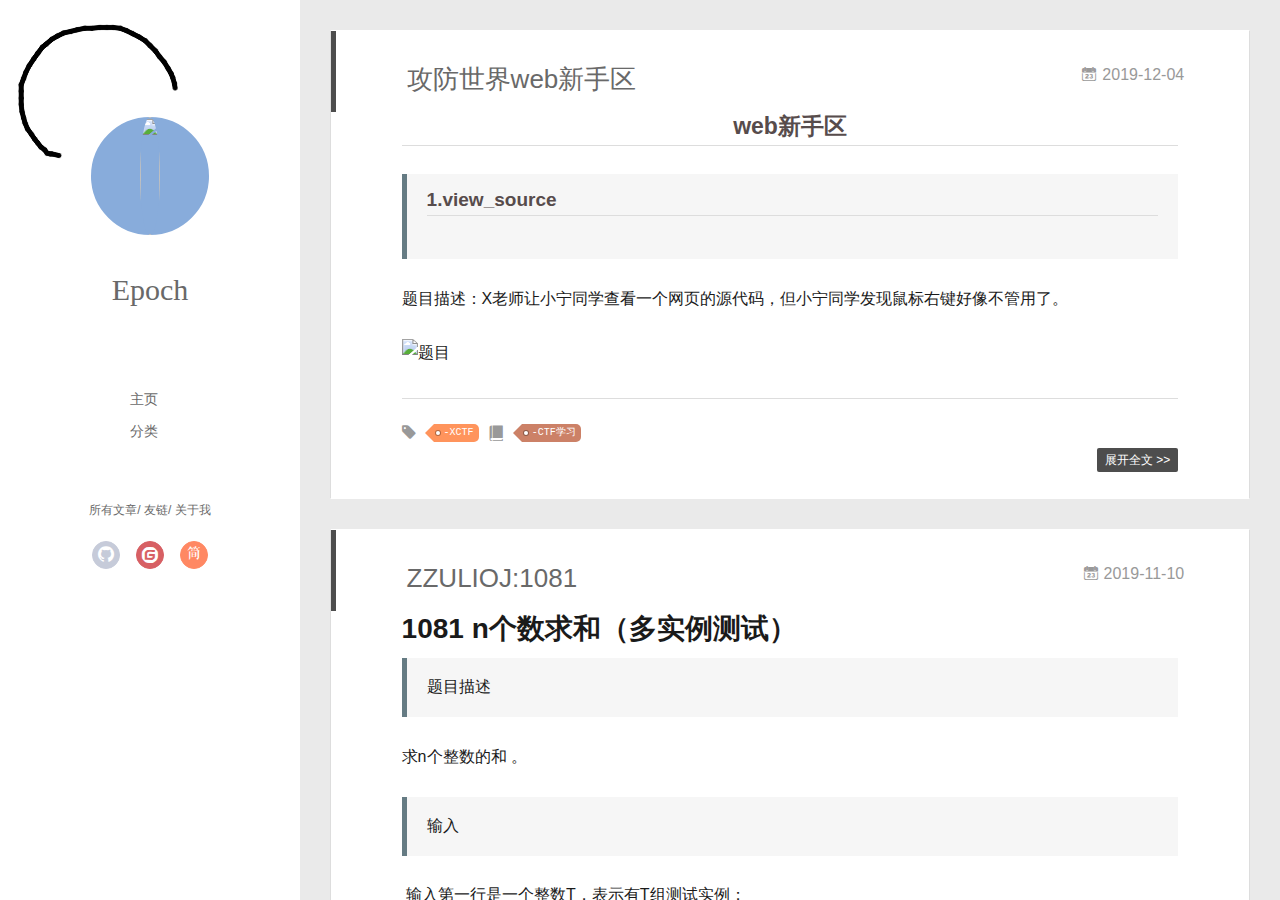
==== commit 5d05efd0: "Site updated: 2019-12-06 17:56:28" ====
--- a/index.html
+++ b/index.html
@@ -824,56 +824,6 @@
   <!-- <script async type="text/javascript" size="90" alpha="0.2" zIndex="0" src="/plugins/ribbon.js/ribbon.min.js"></script> -->
   
   
-    <script type="text/javascript" src="/plugins/live2d-widget.js/L2Dwidget.min.js"></script>
-<script type="text/javascript">
-  /**
-   * 完整配置请参考：https://l2dwidget.js.org/docs/class/src/index.js~L2Dwidget.html#instance-method-init
-   */
-  var pluginModelPath = "assets/", // 模型的文件路径，无需更改
-    pluginRootPath = "/live2d_models/"; // 插件的路径，无需更改
-  //特定的模型json文件名称
-  var modelPathJson = {
-    "epsilon2_1": "Epsilon2.1",
-    "gf": "Gantzert_Felixander",
-    "haru/01": "haru01",
-    "haru/02": "haru02",
-    "nietzsche": "nietzche"
-  }
-
-  
-    var modelName = "hibiki";
-  
-
-  var modelJsonPath = "";
-  if (modelPathJson[modelName]) {
-    modelJsonPath = pluginRootPath + modelName + "/" + pluginModelPath + modelPathJson[modelName] +
-      ".model.json";
-  } else {
-    modelJsonPath = pluginRootPath + modelName + "/" + pluginModelPath + modelName + ".model.json";
-  }
-  L2Dwidget.init({
-    model: {
-      jsonPath: modelJsonPath
-    },
-    display: {
-       position: "right", 
-       width: 145, 
-       height: 315, 
-       hOffset: 50, 
-      
-    },
-    mobile: {
-      
-       scale: 0.6 
-    },
-    react: {
-       opacity: 0.8 
-    }
-  })
-
-</script>
-
-  
   
 </body>
 
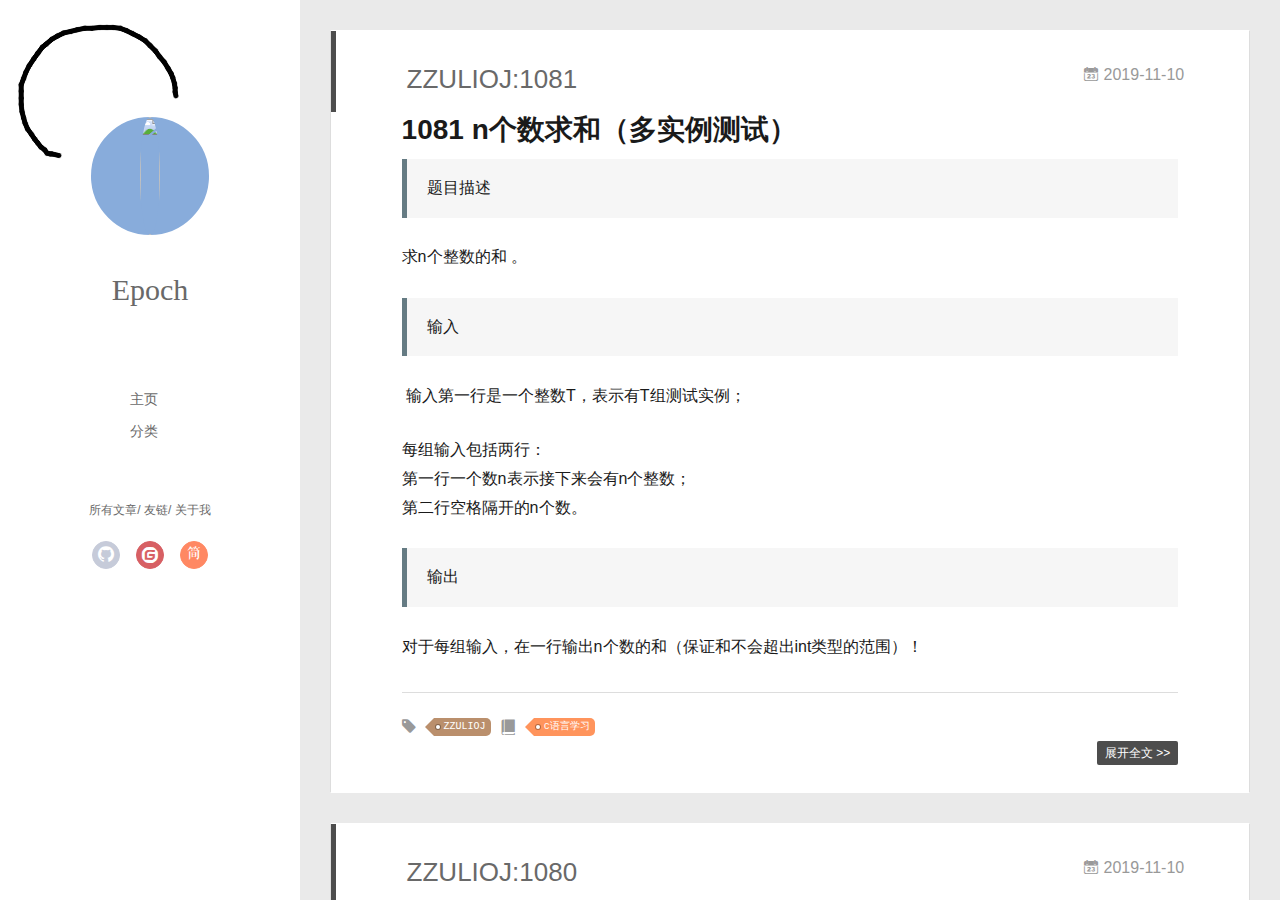
==== commit 7b78680f: "Site updated: 2020-02-29 21:33:51" ====
--- a/index.html
+++ b/index.html
@@ -172,106 +172,6 @@
             
 
   
-    <article id="post-攻防世界web新手区" class="article article-type-post  article-index" itemscope itemprop="blogPost">
-  <div class="article-inner">
-    
-      <header class="article-header">
-  
-  
-    <h1 itemprop="name">
-	
-	  <a class="article-title" href="/2019/12/04/%E6%94%BB%E9%98%B2%E4%B8%96%E7%95%8Cweb%E6%96%B0%E6%89%8B%E5%8C%BA/" target="_blank">攻防世界web新手区</a>
-  
-    </h1>
-  
-
-
-  
-  
-<a href="/2019/12/04/%E6%94%BB%E9%98%B2%E4%B8%96%E7%95%8Cweb%E6%96%B0%E6%89%8B%E5%8C%BA/" class="archive-article-date">
-        <time datetime="2019-12-04T06:39:26.000Z" itemprop="datePublished"><i class="icon-calendar icon"></i>2019-12-04</time>
-</a>
-
-  
-  
-    
-
-  
-  </header>
-  
-  <div class="article-entry" itemprop="articleBody">
-    
-    <h2 id="web新手区"><a href="#web新手区" class="headerlink" title="web新手区"></a><center>web新手区</center></h2><blockquote>
-<h3 id="1-view-source"><a href="#1-view-source" class="headerlink" title="1.view_source"></a>1.view_source</h3></blockquote>
-<p>题目描述：X老师让小宁同学查看一个网页的源代码，但小宁同学发现鼠标右键好像不管用了。</p>
-<p><img src="http://q1xtiiy5g.bkt.clouddn.com/blog/20191204/YorUibTpoCQf.png?imageslim" alt="题目"></p>
-    
-    
-
-    
-
-    
-
-  </div>
-  <div class="article-info article-info-index">
-    
-    
-	<div class="article-tag tagcloud">
-		<i class="icon-price-tags icon"></i>
-		<ul class="article-tag-list">
-			 
-        		<li class="article-tag-list-item">
-        			<a href="javascript:void(0)" class="js-tag article-tag-list-link color1">-XCTF</a>
-        		</li>
-      		
-		</ul>
-	</div>
-
-    
-	<div class="article-category tagcloud">
-		<i class="icon-book icon"></i>
-		<ul class="article-tag-list">
-			 
-        		<li class="article-tag-list-item">
-        			<a href="/categories/CTF学习//" class="article-tag-list-link color2">-CTF学习</a>
-        		</li>
-      		
-		</ul>
-	</div>
-
-
-    
-    <p class="article-more-link">
-      <a class="article-more-a" href="/2019/12/04/%E6%94%BB%E9%98%B2%E4%B8%96%E7%95%8Cweb%E6%96%B0%E6%89%8B%E5%8C%BA/">展开全文 >></a>
-    </p>
-    
-
-    
-    <div class="clearfix"></div>
-  </div>
-  </div>
-</article>
-
-<aside class="wrap-side-operation">
-    <div class="mod-side-operation">
-        
-        <div class="jump-container" id="js-jump-container" style="display:none;">
-            <a href="javascript:void(0)" class="mod-side-operation__jump-to-top">
-                <i class="icon-font icon-back"></i>
-            </a>
-            <div id="js-jump-plan-container" class="jump-plan-container" style="top: -11px;">
-                <i class="icon-font icon-plane jump-plane"></i>
-            </div>
-        </div>
-        
-        
-    </div>
-</aside>
-
-
-
-
-  
     <article id="post-ZZULIOJ-1081" class="article article-type-post  article-index" itemscope itemprop="blogPost">
   <div class="article-inner">
     
@@ -490,10 +390,114 @@
 
 
   
-  
-    <nav id="page-nav">
-      <span class="page-number current">1</span><a class="page-number" href="/page/2/">2</a><a class="extend next" rel="next" href="/page/2/">Next &amp;raquo;</a>
-    </nav>
+    <article id="post-ZZULIOJ-1079" class="article article-type-post  article-index" itemscope itemprop="blogPost">
+  <div class="article-inner">
+    
+      <header class="article-header">
+  
+  
+    <h1 itemprop="name">
+	
+	  <a class="article-title" href="/2019/11/10/ZZULIOJ-1079/" target="_blank">ZZULIOJ:1079</a>
+  
+    </h1>
+  
+
+
+  
+  
+<a href="/2019/11/10/ZZULIOJ-1079/" class="archive-article-date">
+        <time datetime="2019-11-10T03:04:11.000Z" itemprop="datePublished"><i class="icon-calendar icon"></i>2019-11-10</time>
+</a>
+
+  
+  
+    
+
+  
+  </header>
+  
+  <div class="article-entry" itemprop="articleBody">
+    
+    <h1 id="1079-a-b（多实例测试2）"><a href="#1079-a-b（多实例测试2）" class="headerlink" title="1079: a+b（多实例测试2）"></a>1079: a+b（多实例测试2）</h1><blockquote>
+<p>题目描述</p>
+</blockquote>
+<p>  计算A+B </p>
+<blockquote>
+<p>输入</p>
+</blockquote>
+<p>​    输入数据有多组。<br>  每组一行，为整数A, B。 </p>
+<blockquote>
+<p>输出</p>
+</blockquote>
+<p>   对每行输入，输出A+B的值，单独占一行。 </p>
+    
+    
+
+    
+
+    
+
+  </div>
+  <div class="article-info article-info-index">
+    
+    
+	<div class="article-tag tagcloud">
+		<i class="icon-price-tags icon"></i>
+		<ul class="article-tag-list">
+			 
+        		<li class="article-tag-list-item">
+        			<a href="javascript:void(0)" class="js-tag article-tag-list-link color3">ZZULIOJ</a>
+        		</li>
+      		
+		</ul>
+	</div>
+
+    
+	<div class="article-category tagcloud">
+		<i class="icon-book icon"></i>
+		<ul class="article-tag-list">
+			 
+        		<li class="article-tag-list-item">
+        			<a href="/categories/c语言学习//" class="article-tag-list-link color1">c语言学习</a>
+        		</li>
+      		
+		</ul>
+	</div>
+
+
+    
+    <p class="article-more-link">
+      <a class="article-more-a" href="/2019/11/10/ZZULIOJ-1079/">展开全文 >></a>
+    </p>
+    
+
+    
+    <div class="clearfix"></div>
+  </div>
+  </div>
+</article>
+
+<aside class="wrap-side-operation">
+    <div class="mod-side-operation">
+        
+        <div class="jump-container" id="js-jump-container" style="display:none;">
+            <a href="javascript:void(0)" class="mod-side-operation__jump-to-top">
+                <i class="icon-font icon-back"></i>
+            </a>
+            <div id="js-jump-plan-container" class="jump-plan-container" style="top: -11px;">
+                <i class="icon-font icon-plane jump-plane"></i>
+            </div>
+        </div>
+        
+        
+    </div>
+</aside>
+
+
+
+
+  
   
 
 
@@ -504,7 +508,7 @@
   <div class="outer">
     <div id="footer-info">
     	<div class="footer-left">
-    		&copy; 2019 Epoch
+    		&copy; 2019-2020 Epoch
     	</div>
       	<div class="footer-right">
 			
@@ -635,10 +639,6 @@
              
               <li class="article-tag-list-item">
                 <a href="javascript:void(0)" class="js-tag color3">ZZULIOJ</a>
-              </li>
-             
-              <li class="article-tag-list-item">
-                <a href="javascript:void(0)" class="js-tag color1">-XCTF</a>
               </li>
             
             <div class="clearfix"></div>
